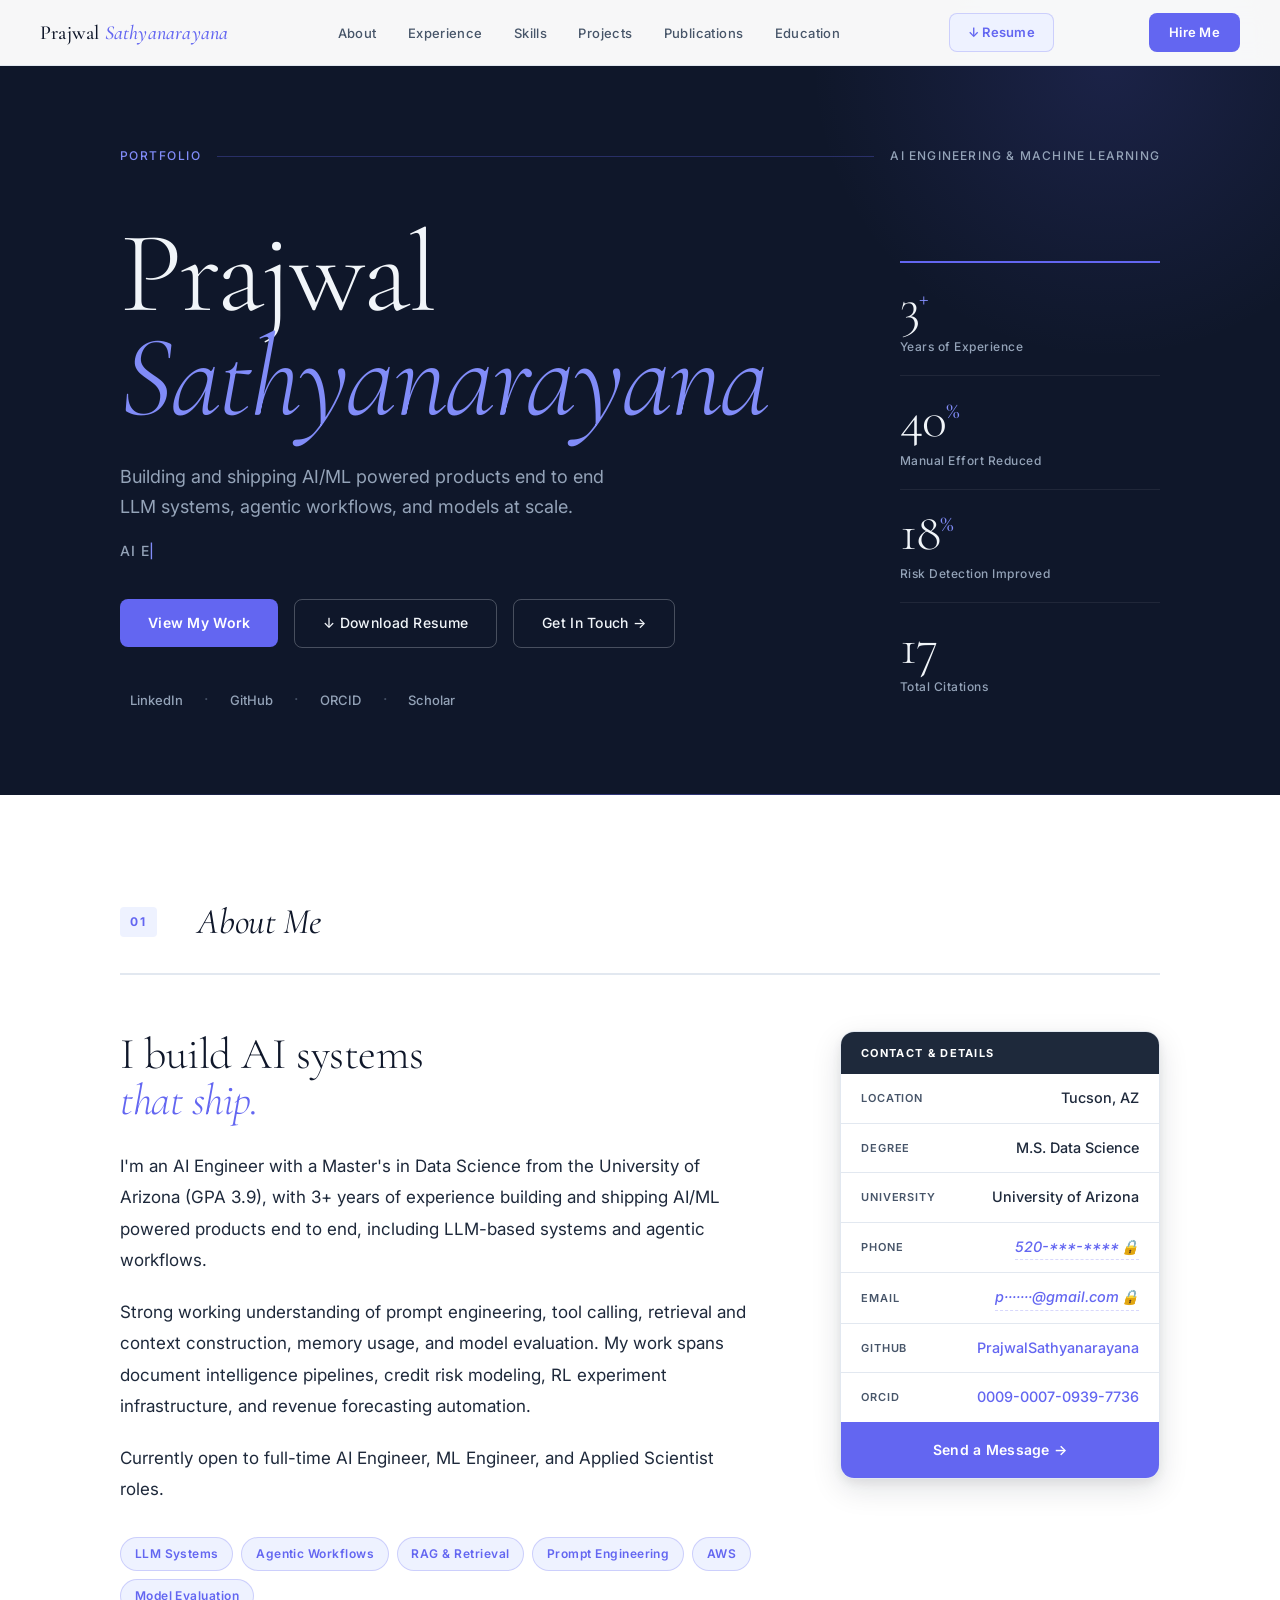
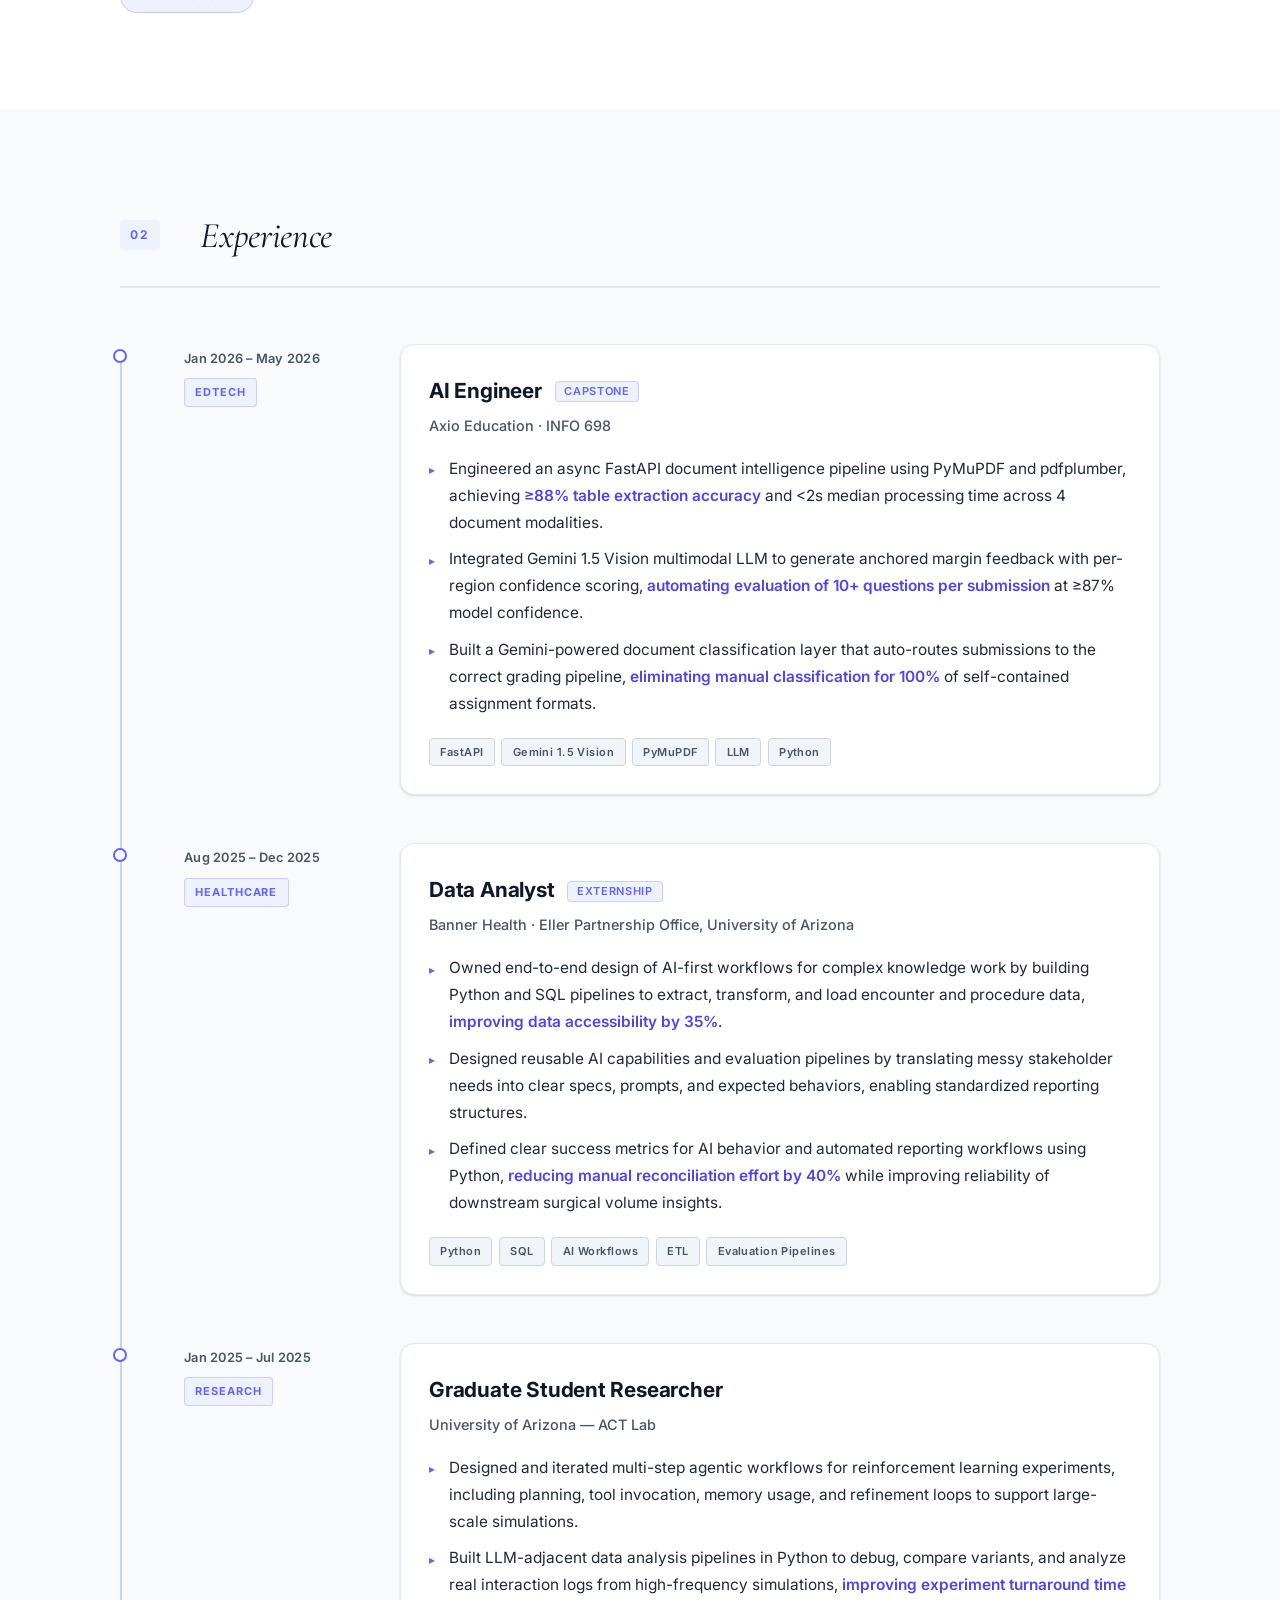
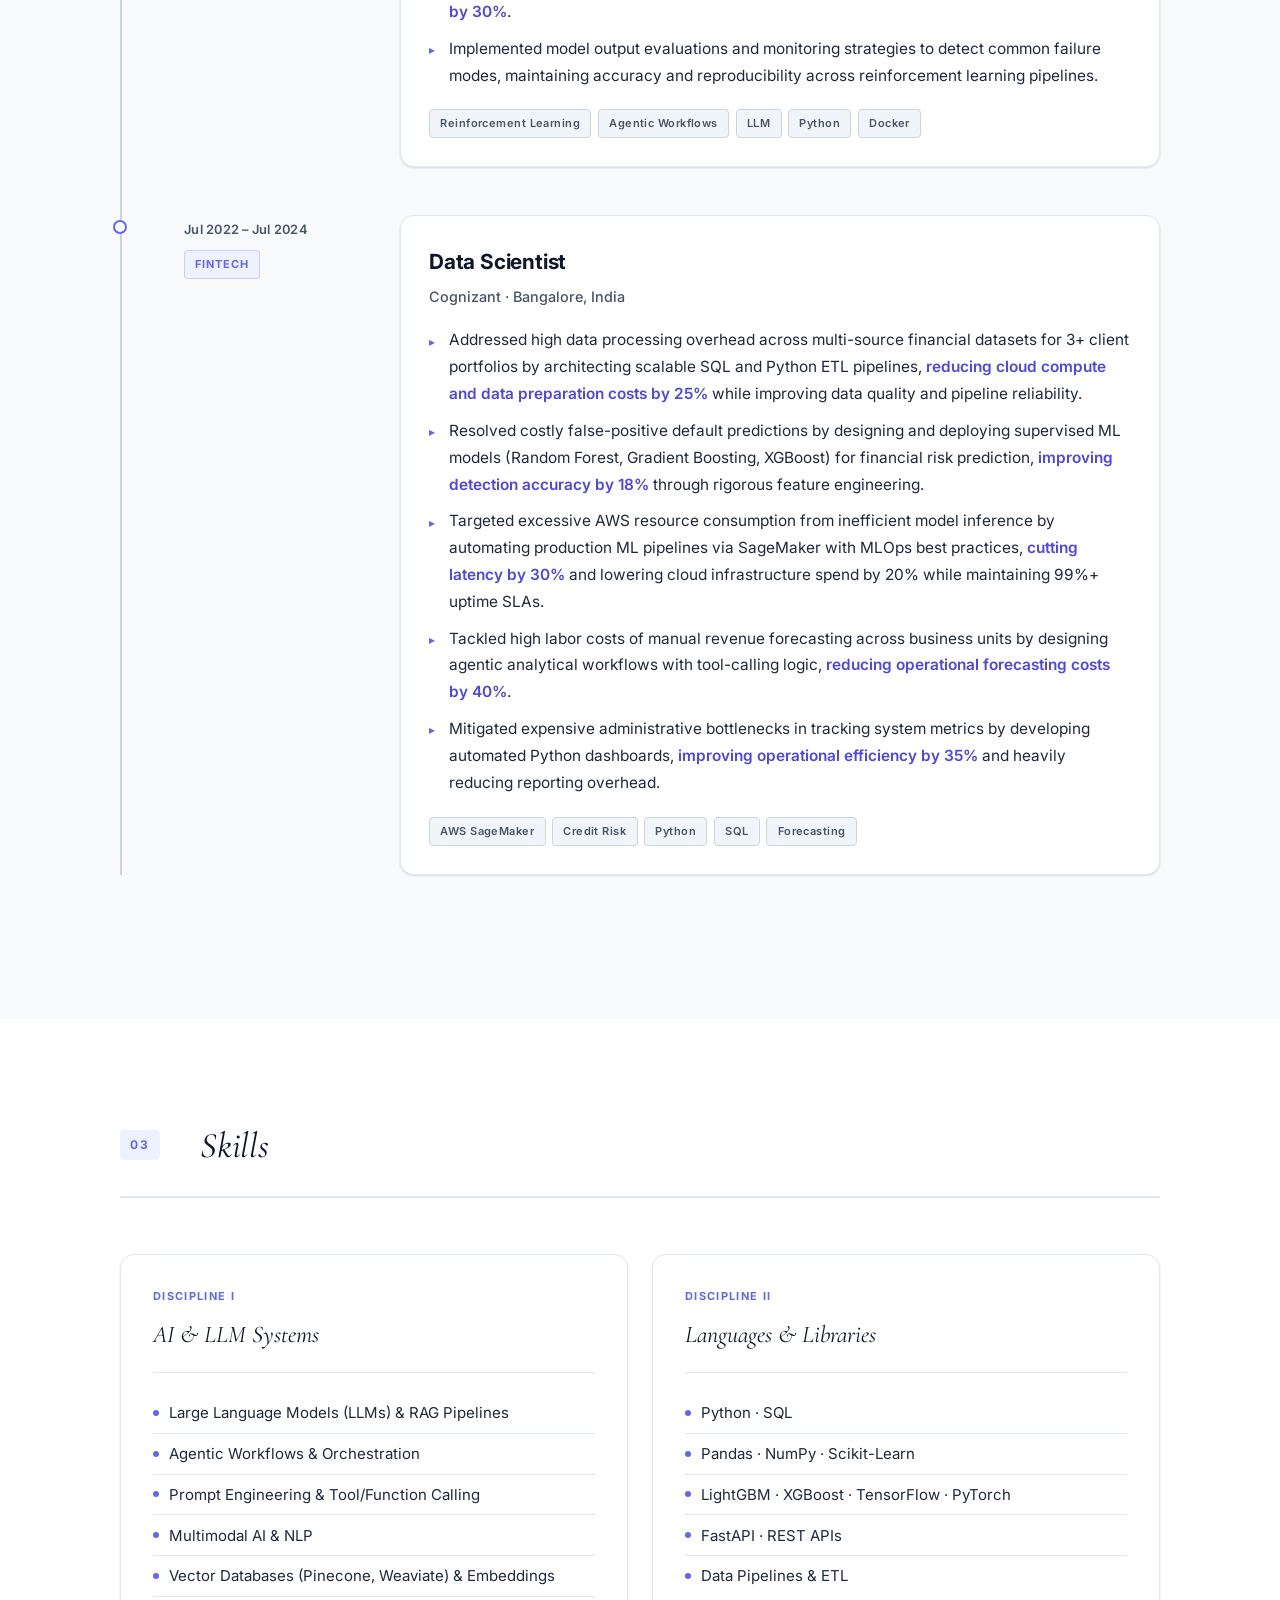
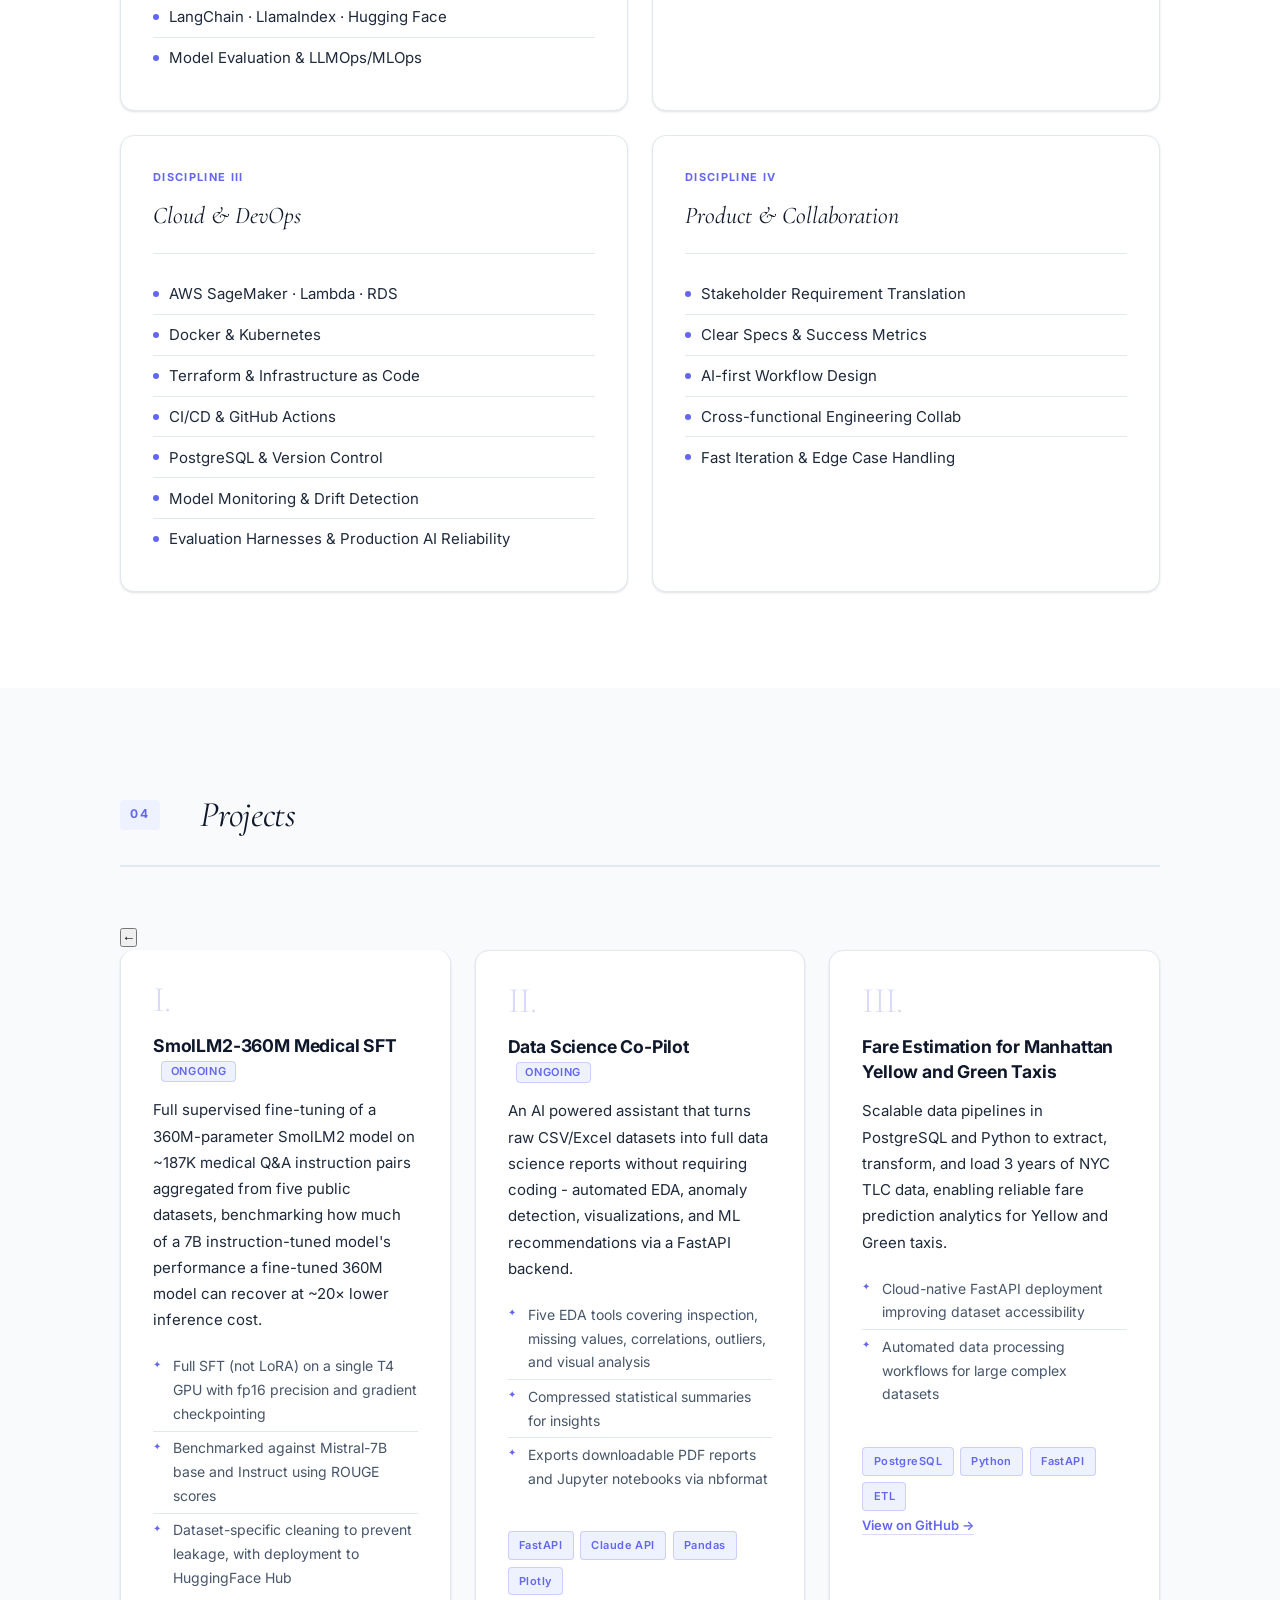
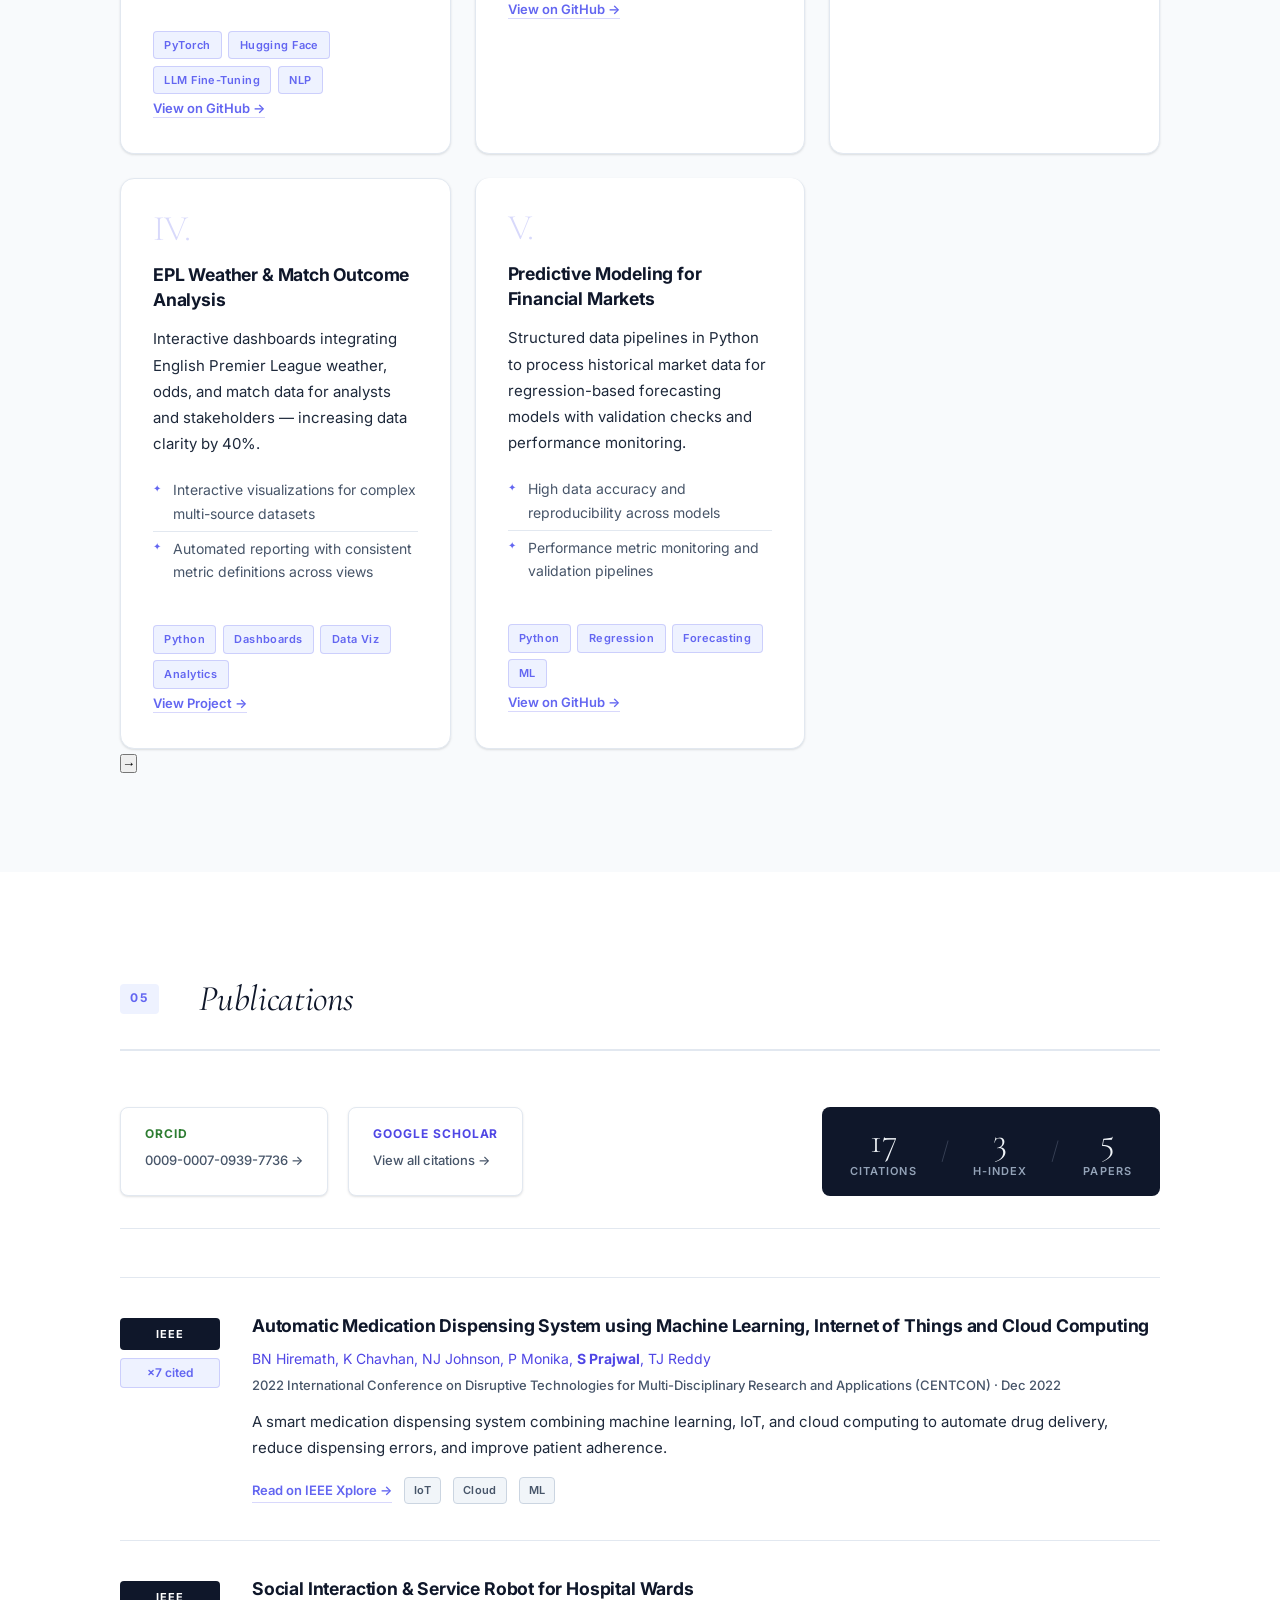
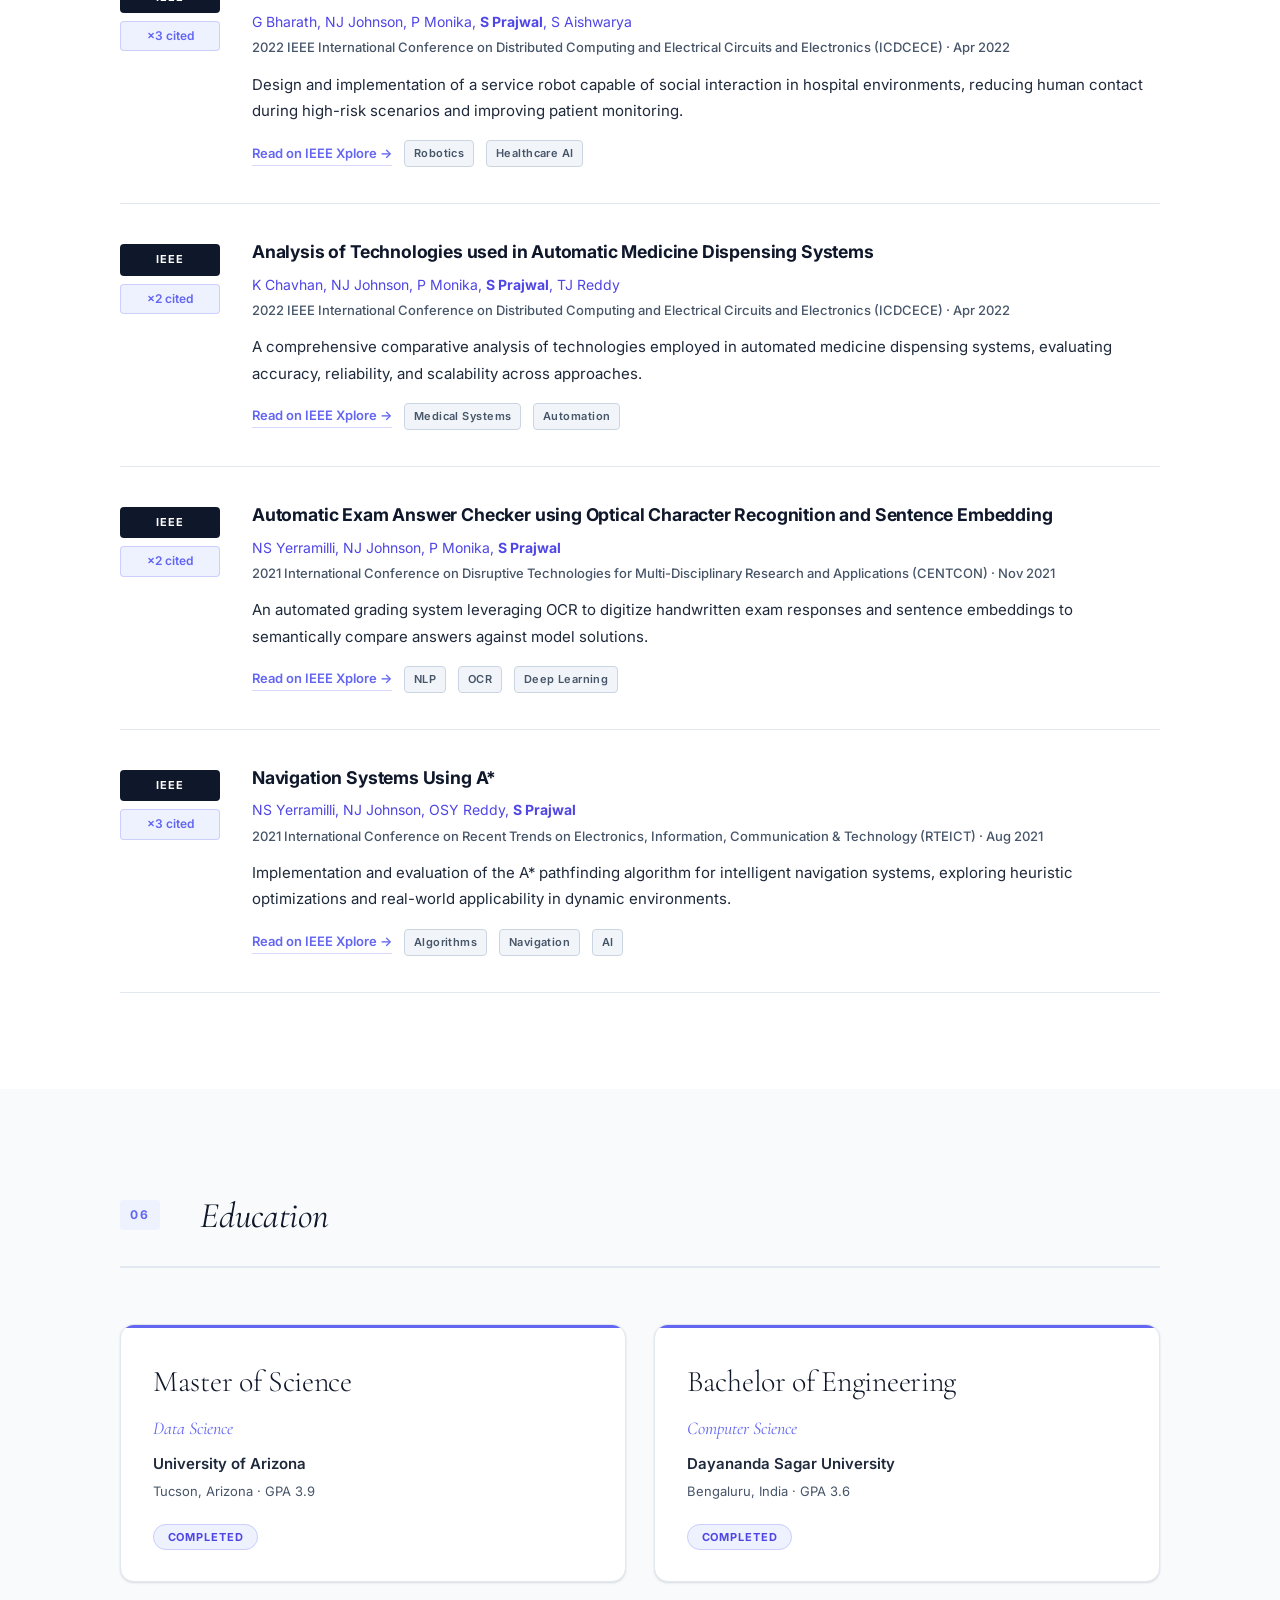
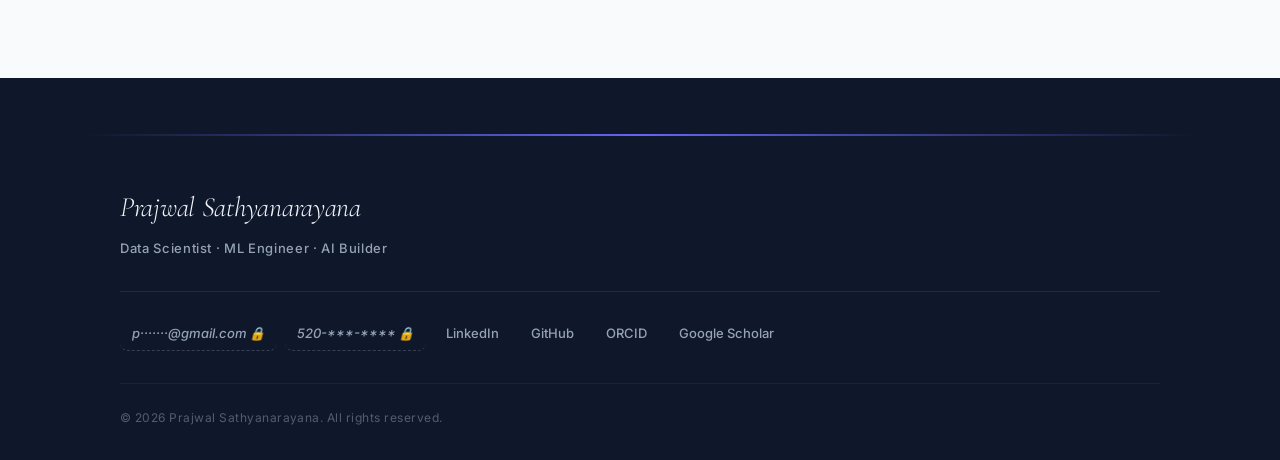
==== index.html @ 0179b4fe "Refactor portfolio details" ====
<!DOCTYPE html>
<html lang="en">
<head>
  <meta charset="UTF-8" />
  <meta name="viewport" content="width=device-width, initial-scale=1.0"/>
  <title>Prajwal Sathyanarayana — AI Engineer</title>
  <link rel="stylesheet" href="style.css" />
  <link href="https://fonts.googleapis.com/css2?family=Inter:wght@400;500;600;700&family=Cormorant+Garamond:ital,wght@0,300;0,400;0,500;0,600;1,300;1,400;1,500;1,600&display=swap" rel="stylesheet"/>
</head>
<body>

  <div class="paper-texture"></div>

  <!-- NAV -->
  <nav id="navbar">
    <div class="nav-logo" onclick="window.scrollTo({top:0,behavior:'smooth'})">
      <span class="nav-wordmark">Prajwal <em>Sathyanarayana</em></span>
    </div>
    <ul class="nav-links">
      <li><a href="#about"        class="nav-link">About</a></li>
      <li><a href="#experience"  class="nav-link">Experience</a></li>
      <li><a href="#skills"      class="nav-link">Skills</a></li>
      <li><a href="#projects"    class="nav-link">Projects</a></li>
      <li><a href="#publications" class="nav-link">Publications</a></li>
      <li><a href="#education"   class="nav-link">Education</a></li>
    </ul>
    <a href="Prajwal Sathyanarayana Resume.pdf" download class="nav-resume" id="navResume">&#8595; Resume</a>
    <a href="mailto:prajwalsathyanarayana21@gmail.com" class="nav-cta">Hire Me</a>
    <button class="hamburger" id="hamburger" aria-label="Toggle menu">
      <span></span><span></span><span></span>
    </button>
  </nav>

  <div class="mobile-menu" id="mobileMenu">
    <ul>
      <li><a href="#about"        class="mob-link">About</a></li>
      <li><a href="#experience"  class="mob-link">Experience</a></li>
      <li><a href="#skills"      class="mob-link">Skills</a></li>
      <li><a href="#projects"    class="mob-link">Projects</a></li>
      <li><a href="#publications" class="mob-link">Publications</a></li>
      <li><a href="#education"   class="mob-link">Education</a></li>
      <li><a href="Prajwal Sathyanarayana Resume.pdf" download class="mob-link mob-resume">&#8595; Download Resume</a></li>
    </ul>
  </div>

  <!-- HERO -->
  <section id="hero">
    <div class="hero-inner">
      <div class="hero-meta reveal">
        <span class="issue-label">Portfolio</span>
        <span class="issue-rule"></span>
        <span class="issue-tag">AI Engineering &amp; Machine Learning</span>
      </div>
      <div class="hero-grid">
        <div class="hero-main">
          <h1 class="hero-name reveal">
            <span class="name-first">Prajwal</span>
            <em class="name-last">Sathyanarayana</em>
          </h1>
          <p class="hero-deck reveal">
            Building and shipping AI/ML powered products end to end<br/>
            LLM systems, agentic workflows, and models at scale.
          </p>
          <div class="hero-byline reveal">
            <span class="typed-text"></span><span class="cursor">|</span>
          </div>
          <div class="hero-actions reveal">
            <a href="#experience" class="btn-primary">View My Work</a>
            <a href="Prajwal Sathyanarayana Resume.pdf" download class="btn-ghost">&#8595; Download Resume</a>
            <a href="mailto:prajwalsathyanarayana21@gmail.com" class="btn-ghost">Get In Touch &rarr;</a>
          </div>
          <div class="hero-socials reveal">
            <a href="https://linkedin.com/in/prajwalsathyanarayana" target="_blank" class="social-link">LinkedIn</a>
            <span class="social-sep">&middot;</span>
            <a href="https://github.com/PrajwalSathyanarayana" target="_blank" class="social-link">GitHub</a>
            <span class="social-sep">&middot;</span>
            <a href="https://orcid.org/0009-0007-0939-7736" target="_blank" class="social-link">ORCID</a>
            <span class="social-sep">&middot;</span>
            <a href="https://scholar.google.com/citations?user=8vROA_4AAAAJ&hl=en" target="_blank" class="social-link">Scholar</a>
          </div>
        </div>
        <aside class="hero-aside reveal">
          <div class="aside-stat">
            <span class="aside-num">3<sup>+</sup></span>
            <span class="aside-label">Years of Experience</span>
          </div>
          <div class="aside-rule"></div>
          <div class="aside-stat">
            <span class="aside-num">40<sup>%</sup></span>
            <span class="aside-label">Manual Effort Reduced</span>
          </div>
          <div class="aside-rule"></div>
          <div class="aside-stat">
            <span class="aside-num">18<sup>%</sup></span>
            <span class="aside-label">Risk Detection Improved</span>
          </div>
          <div class="aside-rule"></div>
          <div class="aside-stat">
            <span class="aside-num">17</span>
            <span class="aside-label">Total Citations</span>
          </div>
        </aside>
      </div>
    </div>
    <div class="hero-footer-rule"></div>
  </section>

  <!-- ABOUT -->
  <section id="about">
    <div class="container">
      <div class="section-header reveal">
        <span class="section-num">01</span>
        <span class="section-rule"></span>
        <h2 class="section-title">About Me</h2>
      </div>
      <div class="about-grid">
        <div class="about-text reveal">
          <h3 class="about-lede">I build AI systems<br/><em>that ship.</em></h3>
          <p>I'm an AI Engineer with a Master's in Data Science from the University of Arizona (GPA 3.9), with 3+ years of experience building and shipping AI/ML powered products end to end, including LLM-based systems and agentic workflows.</p>
          <p>Strong working understanding of prompt engineering, tool calling, retrieval and context construction, memory usage, and model evaluation. My work spans document intelligence pipelines, credit risk modeling, RL experiment infrastructure, and revenue forecasting automation.</p>
          <p>Currently open to full-time AI Engineer, ML Engineer, and Applied Scientist roles.</p>
          <div class="about-tags">
            <span class="tag-item">LLM Systems</span>
            <span class="tag-item">Agentic Workflows</span>
            <span class="tag-item">RAG &amp; Retrieval</span>
            <span class="tag-item">Prompt Engineering</span>
            <span class="tag-item">AWS</span>
            <span class="tag-item">Model Evaluation</span>
          </div>
        </div>
        <div class="about-card reveal">
          <div class="card-masthead">Contact &amp; Details</div>
          <div class="card-body">
            <div class="card-row"><span class="card-label">Location</span><span class="card-val">Tucson, AZ</span></div>
            <div class="card-row"><span class="card-label">Degree</span><span class="card-val">M.S. Data Science</span></div>
            <div class="card-row"><span class="card-label">University</span><span class="card-val">University of Arizona</span></div>
            <div class="card-row"><span class="card-label">Phone</span><span class="card-val masked-contact" data-value="520-609-6114" data-type="tel" title="Click to reveal">520-***-****&thinsp;&#128274;</span></div>
            <div class="card-row"><span class="card-label">Email</span><span class="card-val masked-contact" data-value="prajwalsathyanarayana21@gmail.com" data-type="email" title="Click to reveal">p·······@gmail.com&thinsp;&#128274;</span></div>
            <div class="card-row"><span class="card-label">GitHub</span><span class="card-val"><a href="https://github.com/PrajwalSathyanarayana" target="_blank">PrajwalSathyanarayana</a></span></div>
            <div class="card-row"><span class="card-label">ORCID</span><span class="card-val"><a href="https://orcid.org/0009-0007-0939-7736" target="_blank">0009-0007-0939-7736</a></span></div>
          </div>
          <a href="mailto:prajwalsathyanarayana21@gmail.com" class="card-cta">Send a Message &rarr;</a>
        </div>
      </div>
    </div>
  </section>

  <!-- EXPERIENCE -->
  <section id="experience" class="section-tinted">
    <div class="container">
      <div class="section-header reveal">
        <span class="section-num">02</span>
        <span class="section-rule"></span>
        <h2 class="section-title">Experience</h2>
      </div>
      <div class="timeline">

        <div class="tl-item reveal">
          <div class="tl-meta">
            <span class="tl-date">Jan 2026 &ndash; May 2026</span>
            <span class="tl-category">EdTech</span>
          </div>
          <div class="tl-card">
            <div class="tl-card-top">
              <div>
                <h3 class="tl-role">AI Engineer <span class="tl-badge">Capstone</span></h3>
                <p class="tl-org"><a href="https://axio.ai/" target="_blank">Axio Education</a> &middot; INFO 698</p>
              </div>
            </div>
            <ul class="tl-bullets">
              <li>Engineered an async FastAPI document intelligence pipeline using PyMuPDF and pdfplumber, achieving <strong>&ge;88% table extraction accuracy</strong> and &lt;2s median processing time across 4 document modalities.</li>
              <li>Integrated Gemini 1.5 Vision multimodal LLM to generate anchored margin feedback with per-region confidence scoring, <strong>automating evaluation of 10+ questions per submission</strong> at &ge;87% model confidence.</li>
              <li>Built a Gemini-powered document classification layer that auto-routes submissions to the correct grading pipeline, <strong>eliminating manual classification for 100%</strong> of self-contained assignment formats.</li>
            </ul>
            <div class="tl-tags"><span>FastAPI</span><span>Gemini 1.5 Vision</span><span>PyMuPDF</span><span>LLM</span><span>Python</span></div>
          </div>
        </div>

        <div class="tl-item reveal">
          <div class="tl-meta">
            <span class="tl-date">Aug 2025 &ndash; Dec 2025</span>
            <span class="tl-category">Healthcare</span>
          </div>
          <div class="tl-card">
            <div class="tl-card-top">
              <div>
                <h3 class="tl-role">Data Analyst <span class="tl-badge">Externship</span></h3>
                <p class="tl-org"><a href="https://www.bannerhealth.com/" target="_blank">Banner Health</a> &middot; Eller Partnership Office, University of Arizona</p>
              </div>
            </div>
            <ul class="tl-bullets">
              <li>Owned end-to-end design of AI-first workflows for complex knowledge work by building Python and SQL pipelines to extract, transform, and load encounter and procedure data, <strong>improving data accessibility by 35%</strong>.</li>
              <li>Designed reusable AI capabilities and evaluation pipelines by translating messy stakeholder needs into clear specs, prompts, and expected behaviors, enabling standardized reporting structures.</li>
              <li>Defined clear success metrics for AI behavior and automated reporting workflows using Python, <strong>reducing manual reconciliation effort by 40%</strong> while improving reliability of downstream surgical volume insights.</li>
            </ul>
            <div class="tl-tags"><span>Python</span><span>SQL</span><span>AI Workflows</span><span>ETL</span><span>Evaluation Pipelines</span></div>
          </div>
        </div>

        <div class="tl-item reveal">
          <div class="tl-meta">
            <span class="tl-date">Jan 2025 &ndash; Jul 2025</span>
            <span class="tl-category">Research</span>
          </div>
          <div class="tl-card">
            <div class="tl-card-top">
              <div>
                <h3 class="tl-role">Graduate Student Researcher</h3>
                <p class="tl-org">University of Arizona &mdash; ACT Lab</p>
              </div>
            </div>
            <ul class="tl-bullets">
              <li>Designed and iterated multi-step agentic workflows for reinforcement learning experiments, including planning, tool invocation, memory usage, and refinement loops to support large-scale simulations.</li>
              <li>Built LLM-adjacent data analysis pipelines in Python to debug, compare variants, and analyze real interaction logs from high-frequency simulations, <strong>improving experiment turnaround time by 30%</strong>.</li>
              <li>Implemented model output evaluations and monitoring strategies to detect common failure modes, maintaining accuracy and reproducibility across reinforcement learning pipelines.</li>
            </ul>
            <div class="tl-tags"><span>Reinforcement Learning</span><span>Agentic Workflows</span><span>LLM</span><span>Python</span><span>Docker</span></div>
          </div>
        </div>

        <div class="tl-item reveal">
          <div class="tl-meta">
            <span class="tl-date">Jul 2022 &ndash; Jul 2024</span>
            <span class="tl-category">FinTech</span>
          </div>
          <div class="tl-card">
            <div class="tl-card-top">
              <div>
                <h3 class="tl-role">Data Scientist</h3>
                <p class="tl-org"><a href="https://www.cognizant.com/us/en" target="_blank">Cognizant</a> &middot; Bangalore, India</p>
              </div>
            </div>
            <ul class="tl-bullets">
              <li>Addressed high data processing overhead across multi-source financial datasets for 3+ client portfolios by architecting scalable SQL and Python ETL pipelines, <strong>reducing cloud compute and data preparation costs by 25%</strong> while improving data quality and pipeline reliability.</li>
              <li>Resolved costly false-positive default predictions by designing and deploying supervised ML models (Random Forest, Gradient Boosting, XGBoost) for financial risk prediction, <strong>improving detection accuracy by 18%</strong> through rigorous feature engineering.</li>
              <li>Targeted excessive AWS resource consumption from inefficient model inference by automating production ML pipelines via SageMaker with MLOps best practices, <strong>cutting latency by 30%</strong> and lowering cloud infrastructure spend by 20% while maintaining 99%+ uptime SLAs.</li>
              <li>Tackled high labor costs of manual revenue forecasting across business units by designing agentic analytical workflows with tool-calling logic, <strong>reducing operational forecasting costs by 40%</strong>.</li>
              <li>Mitigated expensive administrative bottlenecks in tracking system metrics by developing automated Python dashboards, <strong>improving operational efficiency by 35%</strong> and heavily reducing reporting overhead.</li>
            </ul>
            <div class="tl-tags"><span>AWS SageMaker</span><span>Credit Risk</span><span>Python</span><span>SQL</span><span>Forecasting</span></div>
          </div>
        </div>

      </div>
    </div>
  </section>

  <!-- SKILLS -->
  <section id="skills">
    <div class="container">
      <div class="section-header reveal">
        <span class="section-num">03</span>
        <span class="section-rule"></span>
        <h2 class="section-title">Skills</h2>
      </div>
      <div class="skills-grid">

        <div class="skill-card reveal">
          <div class="skill-kicker">Discipline I</div>
          <h3>AI &amp; LLM Systems</h3>
          <ul>
            <li>Large Language Models (LLMs) &amp; RAG Pipelines</li>
            <li>Agentic Workflows &amp; Orchestration</li>
            <li>Prompt Engineering &amp; Tool/Function Calling</li>
            <li>Multimodal AI &amp; NLP</li>
            <li>Vector Databases (Pinecone, Weaviate) &amp; Embeddings</li>
            <li>LangChain &middot; LlamaIndex &middot; Hugging Face</li>
            <li>Model Evaluation &amp; LLMOps/MLOps</li>
          </ul>
        </div>

        <div class="skill-card reveal">
          <div class="skill-kicker">Discipline II</div>
          <h3>Languages &amp; Libraries</h3>
          <ul>
            <li>Python &middot; SQL</li>
            <li>Pandas &middot; NumPy &middot; Scikit-Learn</li>
            <li>LightGBM &middot; XGBoost &middot; TensorFlow &middot; PyTorch</li>
            <li>FastAPI &middot; REST APIs</li>
            <li>Data Pipelines &amp; ETL</li>
          </ul>
        </div>

        <div class="skill-card reveal">
          <div class="skill-kicker">Discipline III</div>
          <h3>Cloud &amp; DevOps</h3>
          <ul>
            <li>AWS SageMaker &middot; Lambda &middot; RDS</li>
            <li>Docker &amp; Kubernetes</li>
            <li>Terraform &amp; Infrastructure as Code</li>
            <li>CI/CD &amp; GitHub Actions</li>
            <li>PostgreSQL &amp; Version Control</li>
            <li>Model Monitoring &amp; Drift Detection</li>
            <li>Evaluation Harnesses &amp; Production AI Reliability</li>
          </ul>
        </div>

        <div class="skill-card reveal">
          <div class="skill-kicker">Discipline IV</div>
          <h3>Product &amp; Collaboration</h3>
          <ul>
            <li>Stakeholder Requirement Translation</li>
            <li>Clear Specs &amp; Success Metrics</li>
            <li>AI-first Workflow Design</li>
            <li>Cross-functional Engineering Collab</li>
            <li>Fast Iteration &amp; Edge Case Handling</li>
          </ul>
        </div>

      </div>
    </div>
  </section>

  <!-- PROJECTS -->
  <section id="projects" class="section-tinted">
    <div class="container">
      <div class="section-header reveal">
        <span class="section-num">04</span>
        <span class="section-rule"></span>
        <h2 class="section-title">Projects</h2>
      </div>
      <div class="projects-scroller">
        <button type="button" class="proj-arrow proj-arrow-left" aria-label="Scroll projects left">&larr;</button>
        <div class="projects-list">

        <div class="project-item reveal">
          <div class="project-num">I.</div>
          <div class="project-body">
            <h3>SmolLM2-360M Medical SFT <span class="tl-badge">Ongoing</span></h3>
            <p>Full supervised fine-tuning of a 360M-parameter SmolLM2 model on ~187K medical Q&amp;A instruction pairs aggregated from five public datasets, benchmarking how much of a 7B instruction-tuned model's performance a fine-tuned 360M model can recover at ~20&times; lower inference cost.</p>
            <ul class="project-points">
              <li>Full SFT (not LoRA) on a single T4 GPU with fp16 precision and gradient checkpointing</li>
              <li>Benchmarked against Mistral-7B base and Instruct using ROUGE scores</li>
              <li>Dataset-specific cleaning to prevent leakage, with deployment to HuggingFace Hub</li>
            </ul>
            <div class="project-tags"><span>PyTorch</span><span>Hugging Face</span><span>LLM Fine-Tuning</span><span>NLP</span></div>
            <a href="https://github.com/PrajwalSathyanarayana/smollm2-medical-sft" target="_blank" class="pub-link">View on GitHub &rarr;</a>
          </div>
        </div>

        <div class="project-item reveal">
          <div class="project-num">II.</div>
          <div class="project-body">
            <h3>Data Science Co-Pilot <span class="tl-badge">Ongoing</span></h3>
            <p>An AI powered assistant that turns raw CSV/Excel datasets into full data science reports without requiring coding - automated EDA, anomaly detection, visualizations, and ML recommendations via a FastAPI backend.</p>
            <ul class="project-points">
              <li>Five EDA tools covering inspection, missing values, correlations, outliers, and visual analysis</li>
              <li>Compressed statistical summaries for insights</li>
              <li>Exports downloadable PDF reports and Jupyter notebooks via nbformat</li>
            </ul>
            <div class="project-tags"><span>FastAPI</span><span>Claude API</span><span>Pandas</span><span>Plotly</span></div>
            <a href="https://github.com/PrajwalSathyanarayana/Data-Science-CoPilot" target="_blank" class="pub-link">View on GitHub &rarr;</a>
          </div>
        </div>

        <div class="project-item reveal">
          <div class="project-num">III.</div>
          <div class="project-body">
            <h3>Fare Estimation for Manhattan Yellow and Green Taxis</h3>
            <p>Scalable data pipelines in PostgreSQL and Python to extract, transform, and load 3 years of NYC TLC data, enabling reliable fare prediction analytics for Yellow and Green taxis.</p>
            <ul class="project-points">
              <li>Cloud-native FastAPI deployment improving dataset accessibility</li>
              <li>Automated data processing workflows for large complex datasets</li>
            </ul>
            <div class="project-tags"><span>PostgreSQL</span><span>Python</span><span>FastAPI</span><span>ETL</span></div>
            <a href="https://github.com/PrajwalSathyanarayana/Fare-Estimation-Pipeline-Manhattan-NYC-TLC-Data" target="_blank" class="pub-link">View on GitHub &rarr;</a>
          </div>
        </div>

        <div class="project-item reveal">
          <div class="project-num">IV.</div>
          <div class="project-body">
            <h3>EPL Weather &amp; Match Outcome Analysis</h3>
            <p>Interactive dashboards integrating English Premier League weather, odds, and match data for analysts and stakeholders &mdash; increasing data clarity by 40%.</p>
            <ul class="project-points">
              <li>Interactive visualizations for complex multi-source datasets</li>
              <li>Automated reporting with consistent metric definitions across views</li>
            </ul>
            <div class="project-tags"><span>Python</span><span>Dashboards</span><span>Data Viz</span><span>Analytics</span></div>
            <a href="https://info-526-f24.github.io/project-01-MildCats/" target="_blank" class="pub-link">View Project &rarr;</a>
          </div>
        </div>

        <div class="project-item reveal">
          <div class="project-num">V.</div>
          <div class="project-body">
            <h3>Predictive Modeling for Financial Markets</h3>
            <p>Structured data pipelines in Python to process historical market data for regression-based forecasting models with validation checks and performance monitoring.</p>
            <ul class="project-points">
              <li>High data accuracy and reproducibility across models</li>
              <li>Performance metric monitoring and validation pipelines</li>
            </ul>
            <div class="project-tags"><span>Python</span><span>Regression</span><span>Forecasting</span><span>ML</span></div>
            <a href="https://github.com/PrajwalSathyanarayana/Predictive-Modeling-for-Financial-Markets" target="_blank" class="pub-link">View on GitHub &rarr;</a>
          </div>
        </div>

        </div>
        <button type="button" class="proj-arrow proj-arrow-right" aria-label="Scroll projects right">&rarr;</button>
      </div>
    </div>
  </section>

  <!-- PUBLICATIONS -->
  <section id="publications">
    <div class="container">
      <div class="section-header reveal">
        <span class="section-num">05</span>
        <span class="section-rule"></span>
        <h2 class="section-title">Publications</h2>
      </div>

      <div class="pub-profiles reveal">
        <a href="https://orcid.org/0009-0007-0939-7736" target="_blank" class="pub-profile-link orcid">
          <span class="ppl-label">ORCID</span>
          <span class="ppl-id">0009-0007-0939-7736 &rarr;</span>
        </a>
        <a href="https://scholar.google.com/citations?user=8vROA_4AAAAJ&hl=en" target="_blank" class="pub-profile-link scholar">
          <span class="ppl-label">Google Scholar</span>
          <span class="ppl-id">View all citations &rarr;</span>
        </a>
        <div class="pub-metrics">
          <div class="pm-item"><span class="pm-val">17</span><span class="pm-label">Citations</span></div>
          <span class="pm-sep">/</span>
          <div class="pm-item"><span class="pm-val">3</span><span class="pm-label">h-index</span></div>
          <span class="pm-sep">/</span>
          <div class="pm-item"><span class="pm-val">5</span><span class="pm-label">Papers</span></div>
        </div>
      </div>

      <div class="pub-list">

        <div class="pub-entry reveal">
          <div class="pub-left">
            <div class="pub-badge">IEEE</div>
            <div class="pub-cited">&times;7 cited</div>
          </div>
          <div class="pub-right">
            <h3 class="pub-title">Automatic Medication Dispensing System using Machine Learning, Internet of Things and Cloud Computing</h3>
            <p class="pub-authors">BN Hiremath, K Chavhan, NJ Johnson, P Monika, <em>S Prajwal</em>, TJ Reddy</p>
            <p class="pub-venue">2022 International Conference on Disruptive Technologies for Multi-Disciplinary Research and Applications (CENTCON) &middot; Dec 2022</p>
            <p class="pub-abstract">A smart medication dispensing system combining machine learning, IoT, and cloud computing to automate drug delivery, reduce dispensing errors, and improve patient adherence.</p>
            <div class="pub-footer">
              <a href="https://doi.org/10.1109/CENTCON56610.2022.10051452" target="_blank" class="pub-link">Read on IEEE Xplore &rarr;</a>
              <span class="pub-kw">IoT</span><span class="pub-kw">Cloud</span><span class="pub-kw">ML</span>
            </div>
          </div>
        </div>

        <div class="pub-entry reveal">
          <div class="pub-left">
            <div class="pub-badge">IEEE</div>
            <div class="pub-cited">&times;3 cited</div>
          </div>
          <div class="pub-right">
            <h3 class="pub-title">Social Interaction &amp; Service Robot for Hospital Wards</h3>
            <p class="pub-authors">G Bharath, NJ Johnson, P Monika, <em>S Prajwal</em>, S Aishwarya</p>
            <p class="pub-venue">2022 IEEE International Conference on Distributed Computing and Electrical Circuits and Electronics (ICDCECE) &middot; Apr 2022</p>
            <p class="pub-abstract">Design and implementation of a service robot capable of social interaction in hospital environments, reducing human contact during high-risk scenarios and improving patient monitoring.</p>
            <div class="pub-footer">
              <a href="https://doi.org/10.1109/ICDCECE53908.2022.9792798" target="_blank" class="pub-link">Read on IEEE Xplore &rarr;</a>
              <span class="pub-kw">Robotics</span><span class="pub-kw">Healthcare AI</span>
            </div>
          </div>
        </div>

        <div class="pub-entry reveal">
          <div class="pub-left">
            <div class="pub-badge">IEEE</div>
            <div class="pub-cited">&times;2 cited</div>
          </div>
          <div class="pub-right">
            <h3 class="pub-title">Analysis of Technologies used in Automatic Medicine Dispensing Systems</h3>
            <p class="pub-authors">K Chavhan, NJ Johnson, P Monika, <em>S Prajwal</em>, TJ Reddy</p>
            <p class="pub-venue">2022 IEEE International Conference on Distributed Computing and Electrical Circuits and Electronics (ICDCECE) &middot; Apr 2022</p>
            <p class="pub-abstract">A comprehensive comparative analysis of technologies employed in automated medicine dispensing systems, evaluating accuracy, reliability, and scalability across approaches.</p>
            <div class="pub-footer">
              <a href="https://doi.org/10.1109/ICDCECE53908.2022.9792921" target="_blank" class="pub-link">Read on IEEE Xplore &rarr;</a>
              <span class="pub-kw">Medical Systems</span><span class="pub-kw">Automation</span>
            </div>
          </div>
        </div>

        <div class="pub-entry reveal">
          <div class="pub-left">
            <div class="pub-badge">IEEE</div>
            <div class="pub-cited">&times;2 cited</div>
          </div>
          <div class="pub-right">
            <h3 class="pub-title">Automatic Exam Answer Checker using Optical Character Recognition and Sentence Embedding</h3>
            <p class="pub-authors">NS Yerramilli, NJ Johnson, P Monika, <em>S Prajwal</em></p>
            <p class="pub-venue">2021 International Conference on Disruptive Technologies for Multi-Disciplinary Research and Applications (CENTCON) &middot; Nov 2021</p>
            <p class="pub-abstract">An automated grading system leveraging OCR to digitize handwritten exam responses and sentence embeddings to semantically compare answers against model solutions.</p>
            <div class="pub-footer">
              <a href="https://doi.org/10.1109/CENTCON52345.2021.9688008" target="_blank" class="pub-link">Read on IEEE Xplore &rarr;</a>
              <span class="pub-kw">NLP</span><span class="pub-kw">OCR</span><span class="pub-kw">Deep Learning</span>
            </div>
          </div>
        </div>

        <div class="pub-entry reveal">
          <div class="pub-left">
            <div class="pub-badge">IEEE</div>
            <div class="pub-cited">&times;3 cited</div>
          </div>
          <div class="pub-right">
            <h3 class="pub-title">Navigation Systems Using A*</h3>
            <p class="pub-authors">NS Yerramilli, NJ Johnson, OSY Reddy, <em>S Prajwal</em></p>
            <p class="pub-venue">2021 International Conference on Recent Trends on Electronics, Information, Communication &amp; Technology (RTEICT) &middot; Aug 2021</p>
            <p class="pub-abstract">Implementation and evaluation of the A* pathfinding algorithm for intelligent navigation systems, exploring heuristic optimizations and real-world applicability in dynamic environments.</p>
            <div class="pub-footer">
              <a href="https://doi.org/10.1109/RTEICT52294.2021.9573801" target="_blank" class="pub-link">Read on IEEE Xplore &rarr;</a>
              <span class="pub-kw">Algorithms</span><span class="pub-kw">Navigation</span><span class="pub-kw">AI</span>
            </div>
          </div>
        </div>

      </div>
    </div>
  </section>

  <!-- EDUCATION -->
  <section id="education" class="section-tinted">
    <div class="container">
      <div class="section-header reveal">
        <span class="section-num">06</span>
        <span class="section-rule"></span>
        <h2 class="section-title">Education</h2>
      </div>
      <div class="edu-grid">

        <div class="edu-card reveal">
          <div class="edu-top-rule"></div>
          <h3>Master of Science</h3>
          <p class="edu-major">Data Science</p>
          <p class="edu-school">University of Arizona</p>
          <p class="edu-location">Tucson, Arizona &middot; GPA 3.9</p>
          <span class="edu-status done">Completed</span>
        </div>

        <div class="edu-card reveal">
          <div class="edu-top-rule"></div>
          <h3>Bachelor of Engineering</h3>
          <p class="edu-major">Computer Science</p>
          <p class="edu-school">Dayananda Sagar University</p>
          <p class="edu-location">Bengaluru, India &middot; GPA 3.6</p>
          <span class="edu-status done">Completed</span>
        </div>

      </div>
    </div>
  </section>

  <!-- FOOTER -->
  <footer id="footer">
    <div class="footer-rule"></div>
    <div class="footer-inner">
      <div class="footer-brand">
        <p class="footer-name">Prajwal Sathyanarayana</p>
        <p class="footer-tagline">Data Scientist &middot; ML Engineer &middot; AI Builder</p>
      </div>
      <div class="footer-links">
        <a href="#" class="masked-contact" data-value="prajwalsathyanarayana21@gmail.com" data-href="mailto:prajwalsathyanarayana21@gmail.com" data-type="email" title="Click to reveal">p·······@gmail.com&thinsp;&#128274;</a>
        <a href="#" class="masked-contact" data-value="520-609-6114" data-href="tel:5206096114" data-type="tel" title="Click to reveal">520-***-****&thinsp;&#128274;</a>
        <a href="https://linkedin.com/in/prajwalsathyanarayana" target="_blank">LinkedIn</a>
        <a href="https://github.com/PrajwalSathyanarayana" target="_blank">GitHub</a>
        <a href="https://orcid.org/0009-0007-0939-7736" target="_blank">ORCID</a>
        <a href="https://scholar.google.com/citations?user=8vROA_4AAAAJ&hl=en" target="_blank">Google Scholar</a>
      </div>
      <p class="footer-copy">&copy; 2026 Prajwal Sathyanarayana. All rights reserved.</p>
    </div>
  </footer>

  <script src="script.js"></script>
</body>
</html>
---- style.css ----
/* ═══════════════════════════════════════════════════
   PRAJWAL SATHYANARAYANA — Modern Portfolio
   Fonts:   Inter · Cormorant Garamond
   Palette: Navy · Indigo accent · Clean white/slate
════════════════════════════════════════════════════ */

:root {
  /* Backgrounds */
  --white:       #ffffff;
  --bg:          #f8fafc;
  --bg-alt:      #f1f5f9;

  /* Dark surfaces */
  --dark:        #0f172a;
  --dark-2:      #1e293b;
  --dark-3:      #334155;

  /* Text — all WCAG AA+ on their respective backgrounds */
  --text:        #0f172a;   /* 19.6:1 on white */
  --text-2:      #1e293b;   /* 15.9:1 on white */
  --text-3:      #475569;   /*  5.9:1 on white ✓ */
  --text-inv:    #f1f5f9;   /* on dark bg */
  --text-inv-2:  #94a3b8;   /*  4.7:1 on dark ✓ */

  /* Accent — indigo */
  --accent:      #6366f1;
  --accent-dark: #4f46e5;
  --accent-dim:  #818cf8;
  --accent-bg:   #eef2ff;
  --accent-border: rgba(99,102,241,0.25);

  /* UI */
  --border:      #e2e8f0;
  --border-2:    #cbd5e1;
  --success:     #059669;
  --success-bg:  #ecfdf5;
  --shadow-sm:   0 1px 3px rgba(15,23,42,0.08), 0 1px 2px rgba(15,23,42,0.06);
  --shadow:      0 4px 12px rgba(15,23,42,0.08), 0 2px 6px rgba(15,23,42,0.05);
  --shadow-lg:   0 10px 30px rgba(15,23,42,0.12), 0 4px 12px rgba(15,23,42,0.07);

  --font-display: 'Cormorant Garamond', Georgia, serif;
  --font-body:    'Inter', -apple-system, BlinkMacSystemFont, 'Segoe UI', sans-serif;

  --radius:     8px;
  --radius-lg:  14px;
  --nav-h:      66px;
  --transition: 0.22s ease;
}

/* ── Reset ── */
*, *::before, *::after { box-sizing: border-box; margin: 0; padding: 0; }
html { scroll-behavior: smooth; font-size: 16px; }
body {
  background: var(--white);
  color: var(--text);
  font-family: var(--font-body);
  font-weight: 400;
  line-height: 1.7;
  overflow-x: hidden;
}
a { text-decoration: none; color: inherit; }
ul { list-style: none; }

.paper-texture { display: none; }

.container {
  max-width: 1120px;
  margin: 0 auto;
  padding: 0 2.5rem;
  position: relative;
  z-index: 1;
}

/* ══════════════ NAVIGATION ══════════════ */
#navbar {
  position: fixed; top: 0; left: 0; right: 0; z-index: 100;
  height: var(--nav-h);
  display: flex; align-items: center; justify-content: space-between;
  padding: 0 2.5rem;
  background: rgba(255,255,255,0.97);
  backdrop-filter: blur(12px);
  border-bottom: 1px solid var(--border);
  transition: box-shadow var(--transition);
}
#navbar.scrolled {
  box-shadow: var(--shadow);
}
.nav-logo { cursor: pointer; }
.nav-wordmark {
  font-family: var(--font-display);
  font-size: 1.25rem;
  font-weight: 500;
  color: var(--text);
  letter-spacing: 0.01em;
}
.nav-wordmark em {
  font-style: italic;
  color: var(--accent);
}
.nav-links {
  display: flex;
  align-items: center;
  gap: 0.25rem;
}
.nav-link {
  font-size: 0.8125rem;
  font-weight: 500;
  letter-spacing: 0.03em;
  color: var(--text-3);
  padding: 0.4rem 0.85rem;
  border-radius: var(--radius);
  transition: color var(--transition), background var(--transition);
}
.nav-link:hover {
  color: var(--accent);
  background: var(--accent-bg);
}
.nav-link.active {
  color: var(--accent);
  background: var(--accent-bg);
}
.nav-resume {
  font-size: 0.8125rem;
  font-weight: 600;
  letter-spacing: 0.02em;
  color: var(--accent);
  background: var(--accent-bg);
  border: 1.5px solid var(--accent-border);
  padding: 0.45rem 1.1rem;
  border-radius: var(--radius);
  transition: background var(--transition), border-color var(--transition), color var(--transition);
}
.nav-resume:hover {
  background: var(--accent);
  border-color: var(--accent);
  color: var(--white);
}
.nav-cta {
  font-size: 0.8125rem;
  font-weight: 600;
  letter-spacing: 0.02em;
  color: var(--white);
  background: var(--accent);
  padding: 0.5rem 1.25rem;
  border-radius: var(--radius);
  transition: background var(--transition), box-shadow var(--transition);
}
.nav-cta:hover {
  background: var(--accent-dark);
  box-shadow: 0 4px 12px rgba(99,102,241,0.35);
}
.mob-resume {
  color: var(--accent) !important;
  font-weight: 600;
}
.hamburger {
  display: none;
  flex-direction: column;
  gap: 5px;
  background: none;
  border: none;
  cursor: pointer;
  padding: 6px;
  border-radius: var(--radius);
}
.hamburger span {
  display: block;
  width: 22px;
  height: 2px;
  background: var(--text);
  border-radius: 2px;
  transition: all var(--transition);
}
.hamburger.open span:nth-child(1) { transform: translateY(7px) rotate(45deg); }
.hamburger.open span:nth-child(2) { opacity: 0; }
.hamburger.open span:nth-child(3) { transform: translateY(-7px) rotate(-45deg); }

.mobile-menu {
  display: none;
  position: fixed;
  top: var(--nav-h);
  left: 0; right: 0;
  background: var(--white);
  border-bottom: 1px solid var(--border);
  z-index: 99;
  padding: 1.25rem 1.5rem;
  opacity: 0;
  transform: translateY(-8px);
  pointer-events: none;
  transition: all var(--transition);
  box-shadow: var(--shadow);
}
.mobile-menu.open {
  opacity: 1;
  transform: translateY(0);
  pointer-events: all;
}
.mob-link {
  display: block;
  font-size: 0.9375rem;
  font-weight: 500;
  color: var(--text-2);
  padding: 0.75rem 0;
  border-bottom: 1px solid var(--border);
  transition: color var(--transition);
}
.mob-link:hover { color: var(--accent); }

/* ══════════════ HERO ══════════════ */
#hero {
  background: var(--dark);
  padding-top: calc(var(--nav-h) + 5rem);
  padding-bottom: 5rem;
  position: relative;
  overflow: hidden;
}
#hero::before {
  content: '';
  position: absolute;
  top: -30%;
  right: -10%;
  width: 600px;
  height: 600px;
  background: radial-gradient(circle, rgba(99,102,241,0.15) 0%, transparent 70%);
  pointer-events: none;
}
#hero::after {
  content: '';
  position: absolute;
  bottom: 0;
  left: 0;
  right: 0;
  height: 1px;
  background: linear-gradient(90deg, transparent, rgba(99,102,241,0.4), transparent);
}
.hero-inner {
  max-width: 1120px;
  margin: 0 auto;
  padding: 0 2.5rem;
  position: relative;
  z-index: 1;
}
.hero-meta {
  display: flex;
  align-items: center;
  gap: 1rem;
  margin-bottom: 3.5rem;
}
.issue-label {
  font-size: 0.75rem;
  font-weight: 500;
  letter-spacing: 0.12em;
  text-transform: uppercase;
  color: var(--accent-dim);
}
.issue-rule {
  flex: 1;
  height: 1px;
  background: rgba(99,102,241,0.3);
}
.issue-tag {
  font-size: 0.75rem;
  font-weight: 500;
  letter-spacing: 0.1em;
  text-transform: uppercase;
  color: var(--text-inv-2);
}
.hero-grid {
  display: grid;
  grid-template-columns: 1fr 260px;
  gap: 5rem;
  align-items: end;
}
.hero-name {
  font-family: var(--font-display);
  font-size: clamp(3.75rem, 9vw, 7.5rem);
  font-weight: 300;
  line-height: 0.9;
  letter-spacing: -0.02em;
  color: var(--text-inv);
  margin-bottom: 2rem;
}
.name-first { display: block; }
.name-last {
  display: block;
  font-style: italic;
  color: var(--accent-dim);
}
.hero-deck {
  font-size: 1.125rem;
  font-weight: 400;
  color: var(--text-inv-2);
  line-height: 1.7;
  margin-bottom: 1rem;
  max-width: 540px;
}
.hero-byline {
  font-size: 0.875rem;
  font-weight: 500;
  letter-spacing: 0.06em;
  text-transform: uppercase;
  color: var(--text-inv-2);
  margin-bottom: 2.25rem;
  min-height: 1.5rem;
}
.cursor {
  color: var(--accent-dim);
  animation: blink 1s infinite;
}
@keyframes blink {
  0%,50%  { opacity: 1; }
  51%,100%{ opacity: 0; }
}
.hero-actions {
  display: flex;
  gap: 1rem;
  flex-wrap: wrap;
  margin-bottom: 2.25rem;
  align-items: center;
}
.btn-primary {
  font-size: 0.875rem;
  font-weight: 600;
  letter-spacing: 0.02em;
  background: var(--accent);
  color: var(--white);
  padding: 0.75rem 1.75rem;
  border-radius: var(--radius);
  transition: background var(--transition), box-shadow var(--transition), transform var(--transition);
}
.btn-primary:hover {
  background: var(--accent-dark);
  box-shadow: 0 6px 20px rgba(99,102,241,0.4);
  transform: translateY(-1px);
}
.btn-ghost {
  font-size: 0.875rem;
  font-weight: 500;
  letter-spacing: 0.02em;
  color: var(--text-inv);
  border: 1.5px solid rgba(241,245,249,0.25);
  padding: 0.72rem 1.75rem;
  border-radius: var(--radius);
  transition: border-color var(--transition), color var(--transition), background var(--transition);
}
.btn-ghost:hover {
  border-color: var(--accent-dim);
  color: var(--accent-dim);
  background: rgba(99,102,241,0.08);
}
.hero-socials {
  display: flex;
  align-items: center;
  gap: 0.75rem;
  flex-wrap: wrap;
}
.social-link {
  font-size: 0.8125rem;
  font-weight: 500;
  color: var(--text-inv-2);
  padding: 0.3rem 0.6rem;
  border-radius: var(--radius);
  transition: color var(--transition), background var(--transition);
}
.social-link:hover {
  color: var(--accent-dim);
  background: rgba(99,102,241,0.1);
}
.social-sep { color: rgba(148,163,184,0.4); }

/* Hero aside stats */
.hero-aside {
  border-top: 2px solid var(--accent);
}
.aside-stat {
  padding: 1.1rem 0;
  border-bottom: 1px solid rgba(255,255,255,0.07);
}
.aside-stat:last-child { border-bottom: none; }
.aside-num {
  display: block;
  font-family: var(--font-display);
  font-size: 3.25rem;
  font-weight: 300;
  color: var(--text-inv);
  line-height: 1;
  letter-spacing: -0.02em;
}
.aside-num sup {
  font-size: 1.5rem;
  font-weight: 400;
  vertical-align: super;
  color: var(--accent-dim);
}
.aside-label {
  display: block;
  font-size: 0.75rem;
  font-weight: 500;
  letter-spacing: 0.04em;
  color: var(--text-inv-2);
  margin-top: 0.3rem;
}
.aside-rule {}

.hero-footer-rule {
  max-width: 1120px;
  margin: 0 auto;
  height: 0;
}

/* ══════════════ SECTIONS ══════════════ */
section { padding: 6rem 0; position: relative; z-index: 1; }
.section-tinted { background: var(--bg); }

.section-header {
  display: flex;
  align-items: center;
  gap: 1.25rem;
  margin-bottom: 3.5rem;
  padding-bottom: 1.25rem;
  border-bottom: 2px solid var(--border);
}
.section-num {
  font-size: 0.75rem;
  font-weight: 700;
  letter-spacing: 0.15em;
  text-transform: uppercase;
  color: var(--accent);
  background: var(--accent-bg);
  padding: 0.3rem 0.65rem;
  border-radius: 4px;
}
.section-rule { flex: 0; width: 0; }
.section-title {
  font-family: var(--font-display);
  font-size: 2.25rem;
  font-weight: 400;
  font-style: italic;
  letter-spacing: -0.01em;
  color: var(--text);
}

/* ══════════════ ABOUT ══════════════ */
.about-grid {
  display: grid;
  grid-template-columns: 1fr 320px;
  gap: 5rem;
  align-items: start;
}
.about-lede {
  font-family: var(--font-display);
  font-size: 2.75rem;
  font-weight: 300;
  line-height: 1.05;
  letter-spacing: -0.01em;
  color: var(--text);
  margin-bottom: 1.75rem;
}
.about-lede em { font-style: italic; color: var(--accent); }
.about-text p {
  font-size: 1.0625rem;
  color: var(--text-2);
  line-height: 1.85;
  margin-bottom: 1.25rem;
}
.about-tags {
  display: flex;
  flex-wrap: wrap;
  gap: 0.5rem;
  margin-top: 2rem;
}
.tag-item {
  font-size: 0.75rem;
  font-weight: 600;
  letter-spacing: 0.04em;
  color: var(--accent);
  background: var(--accent-bg);
  border: 1px solid var(--accent-border);
  padding: 0.35rem 0.85rem;
  border-radius: 20px;
}

/* About card */
.about-card {
  position: sticky;
  top: calc(var(--nav-h) + 2rem);
  background: var(--white);
  border-radius: var(--radius-lg);
  box-shadow: var(--shadow-lg);
  overflow: hidden;
  border: 1px solid var(--border);
}
.card-masthead {
  font-size: 0.6875rem;
  font-weight: 700;
  letter-spacing: 0.12em;
  text-transform: uppercase;
  color: var(--white);
  background: var(--dark-2);
  padding: 0.75rem 1.25rem;
}
.card-body {}
.card-row {
  display: flex;
  justify-content: space-between;
  align-items: center;
  padding: 0.75rem 1.25rem;
  border-bottom: 1px solid var(--border);
  gap: 1rem;
}
.card-row:last-child { border-bottom: none; }
.card-label {
  font-size: 0.6875rem;
  font-weight: 600;
  letter-spacing: 0.08em;
  text-transform: uppercase;
  color: var(--text-3);
  flex-shrink: 0;
}
.card-val {
  font-size: 0.9rem;
  color: var(--text-2);
  font-weight: 500;
  text-align: right;
}
.card-val a { color: var(--accent); }
.card-val a:hover { text-decoration: underline; }
.card-val.available {
  color: var(--success);
  font-weight: 600;
  background: var(--success-bg);
  padding: 0.2rem 0.65rem;
  border-radius: 20px;
  font-size: 0.75rem;
  letter-spacing: 0.04em;
}
.card-cta {
  display: block;
  text-align: center;
  font-size: 0.875rem;
  font-weight: 600;
  letter-spacing: 0.02em;
  background: var(--accent);
  color: var(--white);
  padding: 1rem;
  transition: background var(--transition);
}
.card-cta:hover { background: var(--accent-dark); }

/* ══════════════ EXPERIENCE ══════════════ */
.timeline {
  display: flex;
  flex-direction: column;
  gap: 0;
  padding-left: 2.5rem;
  position: relative;
}
.timeline::before {
  content: '';
  position: absolute;
  left: 0;
  top: 8px;
  bottom: 3rem;
  width: 2px;
  background: var(--border-2);
}
.tl-item {
  display: grid;
  grid-template-columns: 200px 1fr;
  gap: 2.5rem;
  padding: 0 0 3rem 0;
  position: relative;
}
.tl-item::before {
  content: '';
  position: absolute;
  left: -2.5rem;
  top: 5px;
  width: 14px;
  height: 14px;
  border-radius: 50%;
  background: var(--white);
  border: 2.5px solid var(--accent);
  transform: translateX(-50%);
  z-index: 1;
}
.tl-meta {
  padding-top: 0.25rem;
  padding-left: 1.5rem;
}
.tl-date {
  display: block;
  font-size: 0.8rem;
  font-weight: 600;
  color: var(--text-3);
  margin-bottom: 0.5rem;
  letter-spacing: 0.02em;
}
.tl-category {
  display: inline-block;
  font-size: 0.6875rem;
  font-weight: 700;
  letter-spacing: 0.08em;
  text-transform: uppercase;
  color: var(--accent);
  background: var(--accent-bg);
  border: 1px solid var(--accent-border);
  padding: 0.25rem 0.65rem;
  border-radius: 4px;
}
.tl-card {
  background: var(--white);
  border: 1px solid var(--border);
  border-radius: var(--radius-lg);
  padding: 1.75rem;
  box-shadow: var(--shadow-sm);
  transition: box-shadow var(--transition), transform var(--transition);
}
.tl-card:hover {
  box-shadow: var(--shadow-lg);
  transform: translateY(-2px);
}
.tl-card-top { margin-bottom: 1.1rem; }
.tl-role {
  font-size: 1.3rem;
  font-weight: 700;
  color: var(--text);
  margin-bottom: 0.35rem;
  letter-spacing: -0.01em;
  font-family: var(--font-body);
}
.tl-badge {
  font-size: 0.6875rem;
  font-weight: 600;
  letter-spacing: 0.06em;
  text-transform: uppercase;
  color: var(--accent);
  background: var(--accent-bg);
  border: 1px solid var(--accent-border);
  padding: 0.15rem 0.55rem;
  border-radius: 4px;
  vertical-align: middle;
  margin-left: 0.5rem;
  font-style: normal;
}
.tl-org {
  font-size: 0.9rem;
  font-weight: 500;
  color: var(--text-3);
}
.tl-bullets { margin-bottom: 1.25rem; }
.tl-bullets li {
  font-size: 0.9625rem;
  color: var(--text-2);
  line-height: 1.75;
  padding-left: 1.25rem;
  position: relative;
  margin-bottom: 0.6rem;
}
.tl-bullets li::before {
  content: '▸';
  position: absolute;
  left: 0;
  color: var(--accent);
  font-size: 0.75rem;
  top: 0.22rem;
}
.tl-bullets strong { color: var(--accent-dark); font-weight: 600; }
.tl-tags { display: flex; flex-wrap: wrap; gap: 0.4rem; }
.tl-tags span {
  font-size: 0.6875rem;
  font-weight: 600;
  letter-spacing: 0.04em;
  color: var(--text-3);
  background: var(--bg-alt);
  border: 1px solid var(--border-2);
  padding: 0.25rem 0.65rem;
  border-radius: 4px;
}

/* ══════════════ SKILLS ══════════════ */
.skills-grid {
  display: grid;
  grid-template-columns: repeat(2, 1fr);
  gap: 1.5rem;
}
.skill-card {
  background: var(--white);
  border: 1px solid var(--border);
  border-radius: var(--radius-lg);
  padding: 2rem;
  box-shadow: var(--shadow-sm);
  transition: box-shadow var(--transition), transform var(--transition), border-color var(--transition);
}
.skill-card:hover {
  box-shadow: var(--shadow-lg);
  transform: translateY(-2px);
  border-color: var(--accent-border);
}
.skill-kicker {
  font-size: 0.6875rem;
  font-weight: 700;
  letter-spacing: 0.12em;
  text-transform: uppercase;
  color: var(--accent);
  margin-bottom: 0.6rem;
  display: block;
}
.skill-card h3 {
  font-family: var(--font-display);
  font-size: 1.5rem;
  font-weight: 400;
  font-style: italic;
  color: var(--text);
  margin-bottom: 1.25rem;
  padding-bottom: 1rem;
  border-bottom: 1.5px solid var(--border);
}
.skill-card ul li {
  font-size: 0.9375rem;
  font-weight: 400;
  color: var(--text-2);
  padding: 0.45rem 0;
  border-bottom: 1px solid var(--border);
  display: flex;
  align-items: center;
  gap: 0.65rem;
}
.skill-card ul li:last-child { border-bottom: none; }
.skill-card ul li::before {
  content: '';
  width: 6px;
  height: 6px;
  border-radius: 50%;
  background: var(--accent);
  flex-shrink: 0;
}

/* ══════════════ PROJECTS ══════════════ */
.projects-list {
  display: grid;
  grid-template-columns: repeat(3, 1fr);
  gap: 1.5rem;
}
.project-item {
  background: var(--white);
  border: 1px solid var(--border);
  border-radius: var(--radius-lg);
  padding: 2rem;
  box-shadow: var(--shadow-sm);
  display: flex;
  flex-direction: column;
  gap: 0;
  transition: box-shadow var(--transition), transform var(--transition), border-color var(--transition);
}
.project-item:hover {
  box-shadow: var(--shadow-lg);
  transform: translateY(-3px);
  border-color: var(--accent-border);
}
.project-item:first-child,
.project-item:last-child { border-top: none; }
.project-num {
  font-family: var(--font-display);
  font-size: 2.25rem;
  font-weight: 300;
  color: var(--accent-border);
  letter-spacing: -0.02em;
  line-height: 1;
  margin-bottom: 1rem;
}
.project-body h3 {
  font-size: 1.1rem;
  font-weight: 700;
  color: var(--text);
  margin-bottom: 0.85rem;
  letter-spacing: -0.01em;
  line-height: 1.4;
}
.project-body > p {
  font-size: 0.9375rem;
  color: var(--text-2);
  line-height: 1.75;
  margin-bottom: 1rem;
}
.project-points { margin-bottom: 1.25rem; }
.project-points li {
  font-size: 0.875rem;
  color: var(--text-3);
  padding: 0.3rem 0 0.3rem 1.25rem;
  position: relative;
  border-bottom: 1px solid var(--border);
}
.project-points li:last-child { border-bottom: none; }
.project-points li::before {
  content: '✦';
  position: absolute;
  left: 0;
  color: var(--accent);
  font-size: 0.6rem;
  top: 0.45rem;
}
.project-tags {
  display: flex;
  flex-wrap: wrap;
  gap: 0.4rem;
  margin-top: auto;
  padding-top: 1rem;
}
.project-tags span {
  font-size: 0.6875rem;
  font-weight: 600;
  letter-spacing: 0.04em;
  color: var(--accent);
  background: var(--accent-bg);
  border: 1px solid var(--accent-border);
  padding: 0.25rem 0.65rem;
  border-radius: 4px;
}

/* ══════════════ PUBLICATIONS ══════════════ */
.pub-profiles {
  display: flex;
  align-items: stretch;
  gap: 1.25rem;
  flex-wrap: wrap;
  margin-bottom: 3rem;
  padding-bottom: 2rem;
  border-bottom: 1px solid var(--border);
}
.pub-profile-link {
  display: flex;
  flex-direction: column;
  gap: 0.25rem;
  padding: 1rem 1.5rem;
  background: var(--white);
  border: 1px solid var(--border);
  border-radius: var(--radius);
  box-shadow: var(--shadow-sm);
  transition: border-color var(--transition), box-shadow var(--transition);
}
.pub-profile-link:hover {
  border-color: var(--accent);
  box-shadow: var(--shadow);
}
.pub-profile-link.orcid .ppl-label { color: #2e7d32; }
.pub-profile-link.scholar .ppl-label { color: var(--accent-dark); }
.ppl-label {
  font-size: 0.75rem;
  font-weight: 700;
  letter-spacing: 0.08em;
  text-transform: uppercase;
}
.ppl-id {
  font-size: 0.8125rem;
  font-weight: 500;
  color: var(--text-3);
}
.pub-metrics {
  margin-left: auto;
  display: flex;
  align-items: center;
  gap: 1.5rem;
  background: var(--dark);
  padding: 1rem 1.75rem;
  border-radius: var(--radius);
}
.pm-item {
  display: flex;
  flex-direction: column;
  align-items: center;
  gap: 0.15rem;
}
.pm-val {
  font-family: var(--font-display);
  font-size: 2.25rem;
  font-weight: 300;
  color: var(--text-inv);
  line-height: 1;
}
.pm-label {
  font-size: 0.6875rem;
  font-weight: 600;
  letter-spacing: 0.1em;
  text-transform: uppercase;
  color: var(--text-inv-2);
}
.pm-sep {
  font-family: var(--font-display);
  font-size: 1.5rem;
  color: rgba(148,163,184,0.3);
  font-weight: 300;
  align-self: center;
}
.pub-list { display: flex; flex-direction: column; gap: 0; }
.pub-entry {
  display: grid;
  grid-template-columns: 100px 1fr;
  gap: 2rem;
  padding: 2.25rem 0;
  border-bottom: 1px solid var(--border);
}
.pub-entry:first-child { border-top: 1px solid var(--border); }
.pub-left {
  display: flex;
  flex-direction: column;
  align-items: center;
  gap: 0.5rem;
  padding-top: 0.25rem;
}
.pub-badge {
  font-size: 0.6875rem;
  font-weight: 700;
  letter-spacing: 0.1em;
  text-transform: uppercase;
  background: var(--dark);
  color: var(--white);
  padding: 0.4rem 0.75rem;
  border-radius: 4px;
  text-align: center;
  width: 100%;
}
.pub-cited {
  font-size: 0.75rem;
  font-weight: 600;
  color: var(--accent);
  text-align: center;
  background: var(--accent-bg);
  border: 1px solid var(--accent-border);
  padding: 0.25rem 0.5rem;
  border-radius: 4px;
  width: 100%;
}
.pub-title {
  font-size: 1.1rem;
  font-weight: 700;
  color: var(--text);
  margin-bottom: 0.5rem;
  line-height: 1.4;
  letter-spacing: -0.01em;
}
.pub-authors {
  font-size: 0.875rem;
  font-weight: 400;
  color: var(--accent-dark);
  margin-bottom: 0.3rem;
}
.pub-authors em { font-style: normal; font-weight: 700; }
.pub-venue {
  font-size: 0.8125rem;
  font-weight: 500;
  color: var(--text-3);
  margin-bottom: 0.85rem;
  line-height: 1.5;
}
.pub-abstract {
  font-size: 0.9375rem;
  color: var(--text-2);
  line-height: 1.75;
  margin-bottom: 1rem;
}
.pub-footer {
  display: flex;
  align-items: center;
  gap: 0.75rem;
  flex-wrap: wrap;
}
.pub-link {
  font-size: 0.8125rem;
  font-weight: 600;
  color: var(--accent);
  border-bottom: 1.5px solid var(--accent-border);
  padding-bottom: 1px;
  transition: color var(--transition), border-color var(--transition);
}
.pub-link:hover {
  color: var(--accent-dark);
  border-color: var(--accent-dark);
}
.pub-kw {
  font-size: 0.6875rem;
  font-weight: 600;
  letter-spacing: 0.04em;
  color: var(--text-3);
  background: var(--bg-alt);
  border: 1px solid var(--border-2);
  padding: 0.2rem 0.55rem;
  border-radius: 4px;
}

/* ══════════════ EDUCATION ══════════════ */
.edu-grid {
  display: grid;
  grid-template-columns: repeat(2, 1fr);
  gap: 1.75rem;
}
.edu-card {
  background: var(--white);
  border: 1px solid var(--border);
  border-radius: var(--radius-lg);
  padding: 2rem;
  box-shadow: var(--shadow-sm);
  position: relative;
  overflow: hidden;
  transition: box-shadow var(--transition), transform var(--transition);
}
.edu-card:hover {
  box-shadow: var(--shadow-lg);
  transform: translateY(-2px);
}
.edu-top-rule {
  height: 3px;
  background: var(--accent);
  margin: -2rem -2rem 1.75rem;
  transition: background var(--transition);
}
.edu-card:hover .edu-top-rule { background: var(--accent-dark); }
.edu-period {
  display: block;
  font-size: 0.8rem;
  font-weight: 600;
  letter-spacing: 0.04em;
  color: var(--text-3);
  margin-bottom: 0.85rem;
}
.edu-card h3 {
  font-family: var(--font-display);
  font-size: 1.875rem;
  font-weight: 300;
  color: var(--text);
  letter-spacing: -0.01em;
  margin-bottom: 0.35rem;
}
.edu-major {
  font-family: var(--font-display);
  font-size: 1.125rem;
  font-style: italic;
  color: var(--accent);
  margin-bottom: 0.5rem;
}
.edu-school {
  font-size: 0.9375rem;
  font-weight: 600;
  color: var(--text-2);
  margin-bottom: 0.2rem;
}
.edu-location {
  font-size: 0.8125rem;
  font-weight: 400;
  color: var(--text-3);
  margin-bottom: 1.25rem;
}
.edu-status {
  font-size: 0.6875rem;
  font-weight: 700;
  letter-spacing: 0.08em;
  text-transform: uppercase;
  padding: 0.3rem 0.85rem;
  border-radius: 20px;
}
.edu-status.current {
  background: var(--success-bg);
  color: var(--success);
  border: 1px solid rgba(5,150,105,0.2);
}
.edu-status.done {
  background: var(--accent-bg);
  color: var(--accent-dark);
  border: 1px solid var(--accent-border);
}

/* ══════════════ FOOTER ══════════════ */
#footer {
  background: var(--dark);
  padding: 3.5rem 0 2rem;
  position: relative;
  z-index: 1;
}
.footer-rule {
  height: 2px;
  background: linear-gradient(90deg, transparent, var(--accent), transparent);
  max-width: 1120px;
  margin: 0 auto 3rem;
}
.footer-inner {
  max-width: 1120px;
  margin: 0 auto;
  padding: 0 2.5rem;
  display: flex;
  flex-direction: column;
  gap: 2rem;
}
.footer-brand {}
.footer-name {
  font-family: var(--font-display);
  font-size: 1.75rem;
  font-weight: 300;
  font-style: italic;
  color: var(--text-inv);
  letter-spacing: -0.01em;
  margin-bottom: 0.35rem;
}
.footer-tagline {
  font-size: 0.8125rem;
  font-weight: 500;
  letter-spacing: 0.05em;
  color: var(--text-inv-2);
}
.footer-links {
  display: flex;
  gap: 0.5rem;
  flex-wrap: wrap;
  padding-top: 1.5rem;
  border-top: 1px solid rgba(255,255,255,0.08);
}
.footer-links a {
  font-size: 0.8125rem;
  font-weight: 500;
  color: var(--text-inv-2);
  padding: 0.35rem 0.75rem;
  border-radius: var(--radius);
  transition: color var(--transition), background var(--transition);
}
.footer-links a:hover {
  color: var(--text-inv);
  background: rgba(255,255,255,0.07);
}
.footer-copy {
  font-size: 0.75rem;
  font-weight: 400;
  letter-spacing: 0.04em;
  color: rgba(148,163,184,0.5);
  border-top: 1px solid rgba(255,255,255,0.05);
  padding-top: 1.5rem;
}

/* ══════════════ SCROLL REVEAL ══════════════ */
.reveal {
  opacity: 0;
  transform: translateY(20px);
  transition: opacity 0.6s ease, transform 0.6s ease;
}
.reveal.visible {
  opacity: 1;
  transform: translateY(0);
}

/* ══════════════ RESPONSIVE ══════════════ */
@media (max-width: 1024px) {
  .projects-list { grid-template-columns: 1fr; }
  .project-item { flex-direction: row; gap: 1.5rem; align-items: flex-start; }
  .project-num { min-width: 3rem; }
}
@media (max-width: 960px) {
  .hero-grid { grid-template-columns: 1fr; gap: 3rem; }
  .hero-aside {
    display: flex;
    flex-direction: row;
    flex-wrap: wrap;
    gap: 0;
    border-top: 1px solid rgba(99,102,241,0.3);
  }
  .aside-stat {
    flex: 1;
    min-width: 120px;
    padding: 1rem;
    border-right: 1px solid rgba(255,255,255,0.07);
    border-bottom: none;
  }
  .aside-stat:last-child { border-right: none; }
  .about-grid { grid-template-columns: 1fr; }
  .about-card { position: relative; top: 0; }
  .tl-item { grid-template-columns: 1fr; gap: 0.75rem; }
  .tl-meta { display: flex; gap: 1rem; align-items: center; }
  .skills-grid { grid-template-columns: 1fr; }
  .edu-grid { grid-template-columns: 1fr; gap: 1.25rem; }
  .pub-entry { grid-template-columns: 80px 1fr; gap: 1.5rem; }
}
@media (max-width: 768px) {
  #navbar { padding: 0 1.25rem; }
  .nav-links, .nav-cta, .nav-resume { display: none; }
  .hamburger { display: flex; }
  .mobile-menu { display: block; }
  .hero-inner { padding: 0 1.25rem; }
  .hero-name { font-size: clamp(3rem, 12vw, 4.5rem); }
  section { padding: 4rem 0; }
  .container { padding: 0 1.25rem; }
  .pub-metrics { margin-left: 0; width: 100%; justify-content: center; }
  .pub-profiles { flex-direction: column; align-items: stretch; }
  .footer-rule { margin: 0 1.25rem 2.5rem; }
  .footer-inner { padding: 0 1.25rem; }
}
@media (max-width: 580px) {
  .hero-name { font-size: 2.75rem; }
  .aside-stat { min-width: 100%; border-right: none; border-bottom: 1px solid rgba(255,255,255,0.07); }
  .pub-entry { grid-template-columns: 1fr; }
  .pub-left { flex-direction: row; }
  .projects-list { grid-template-columns: 1fr; }
  .project-item { flex-direction: column; }
  .timeline { padding-left: 0; }
  .timeline::before { display: none; }
  .tl-item::before { display: none; }
}

/* ══════════════ MASKED CONTACT ══════════════ */
.masked-contact {
  cursor: pointer;
  color: var(--accent);
  border-bottom: 1.5px dashed var(--accent-border);
  transition: color var(--transition), border-color var(--transition);
  user-select: none;
  font-style: italic;
}
.masked-contact:hover {
  color: var(--accent-dark);
  border-color: var(--accent-dark);
}
.masked-contact.revealed {
  color: var(--text-2);
  border-bottom: none;
  font-style: normal;
  user-select: text;
}
.footer-links .masked-contact {
  color: var(--text-inv-2);
  border-bottom-color: rgba(148,163,184,0.3);
}
.footer-links .masked-contact:hover {
  color: var(--accent-dim);
  border-bottom-color: var(--accent-dim);
}
.footer-links .masked-contact.revealed {
  border-bottom: none;
  color: var(--text-inv-2);
}
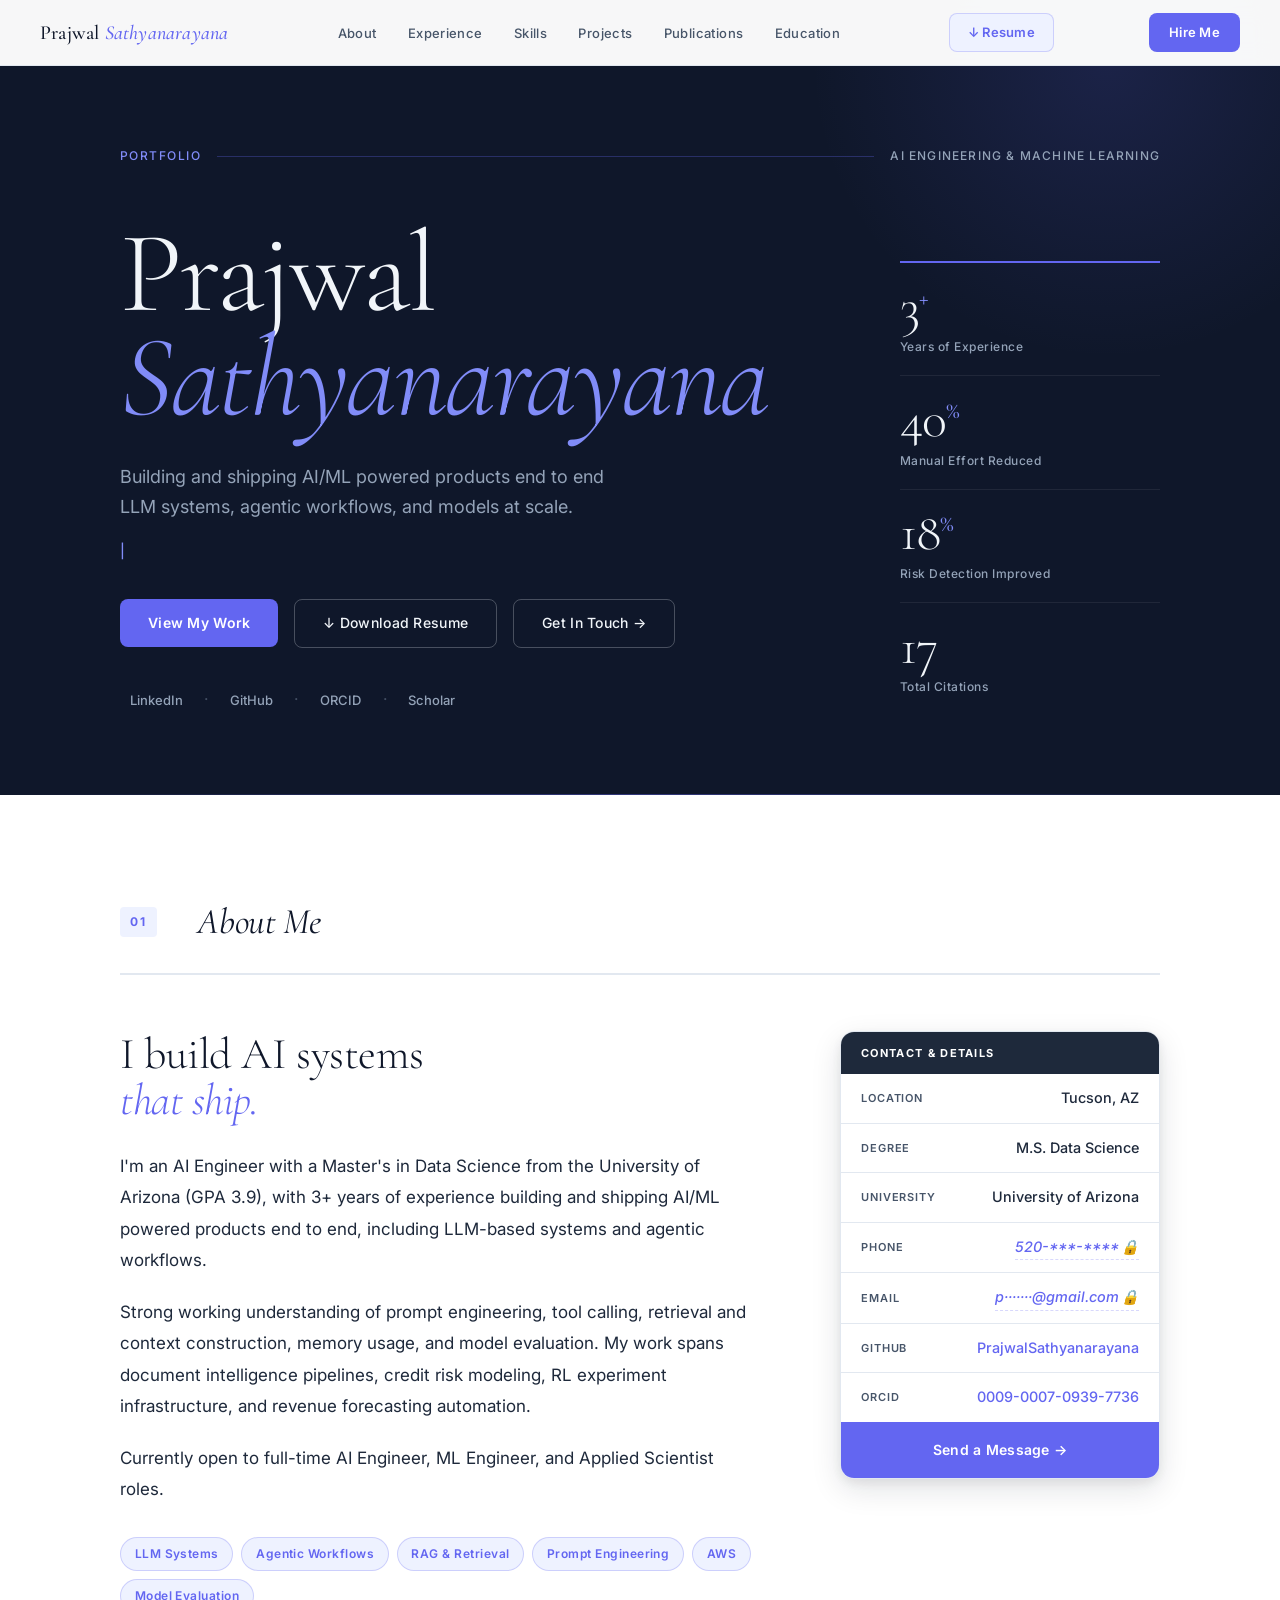
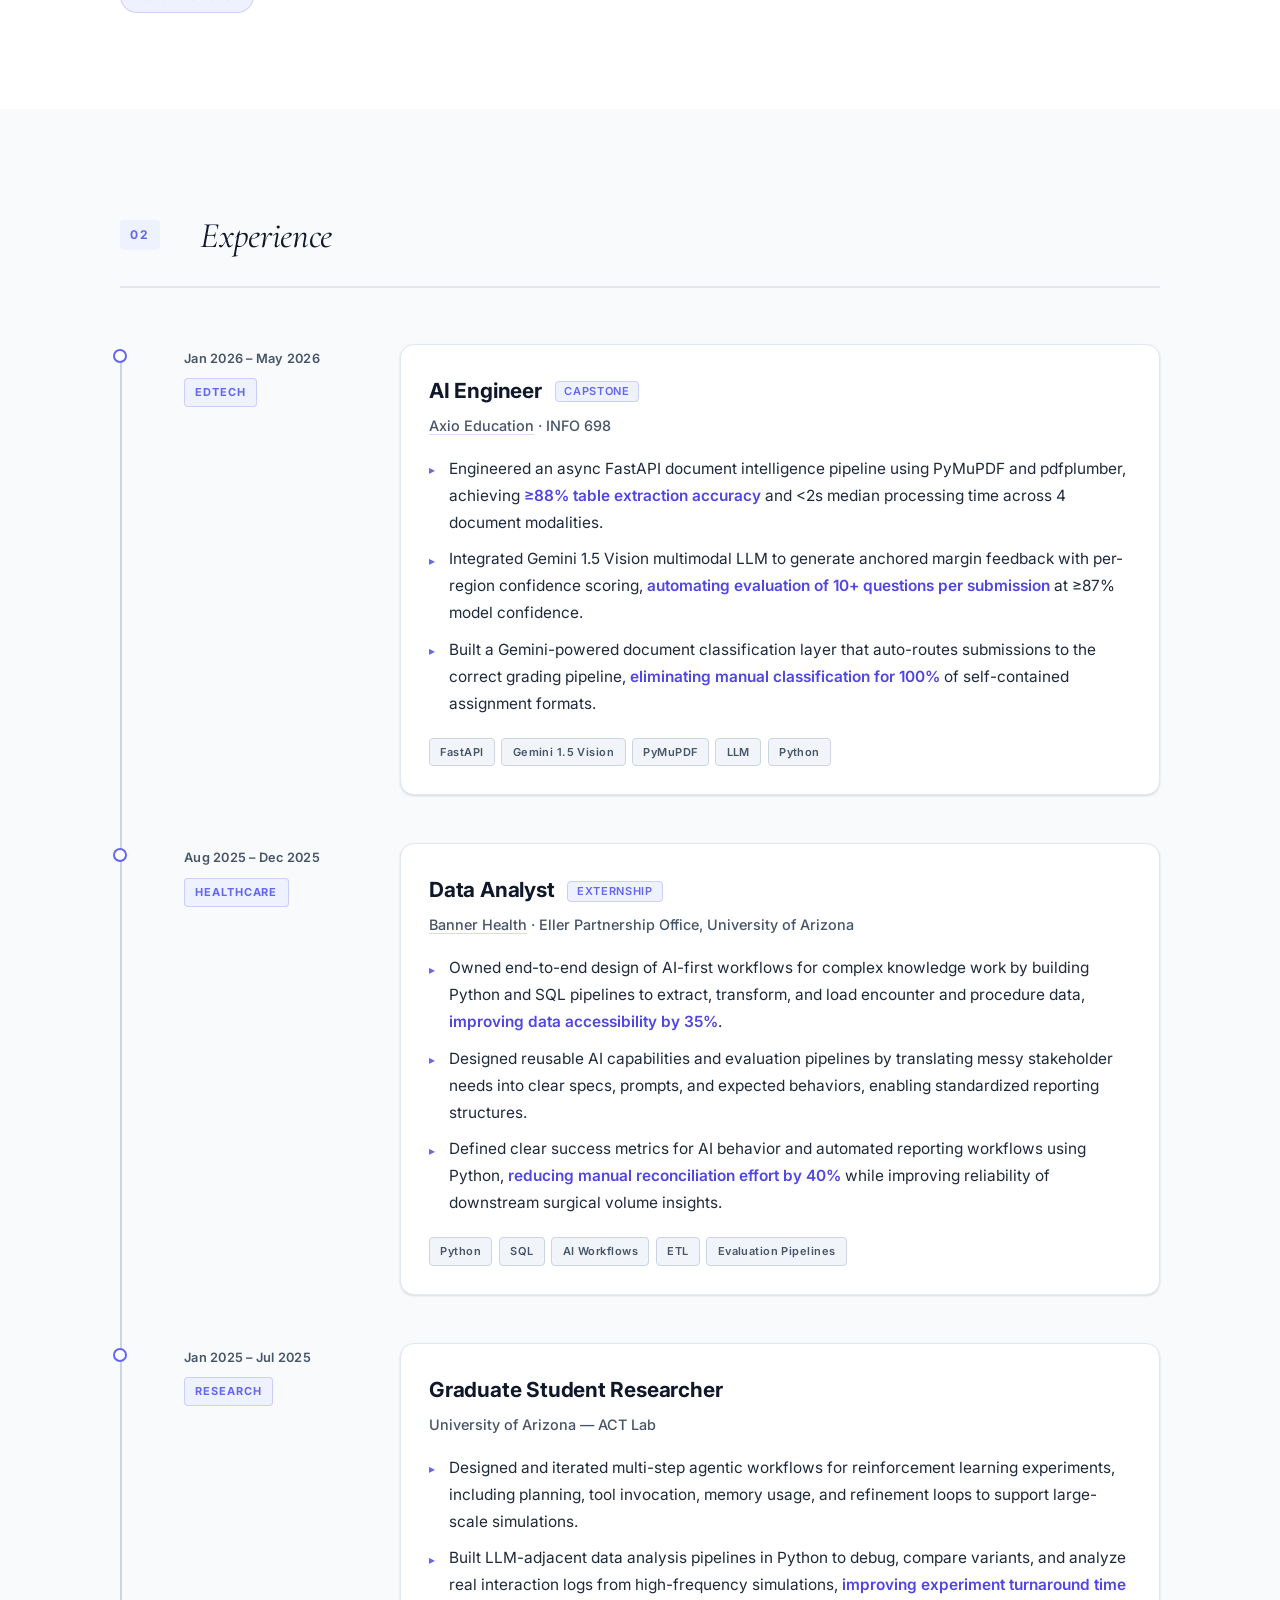
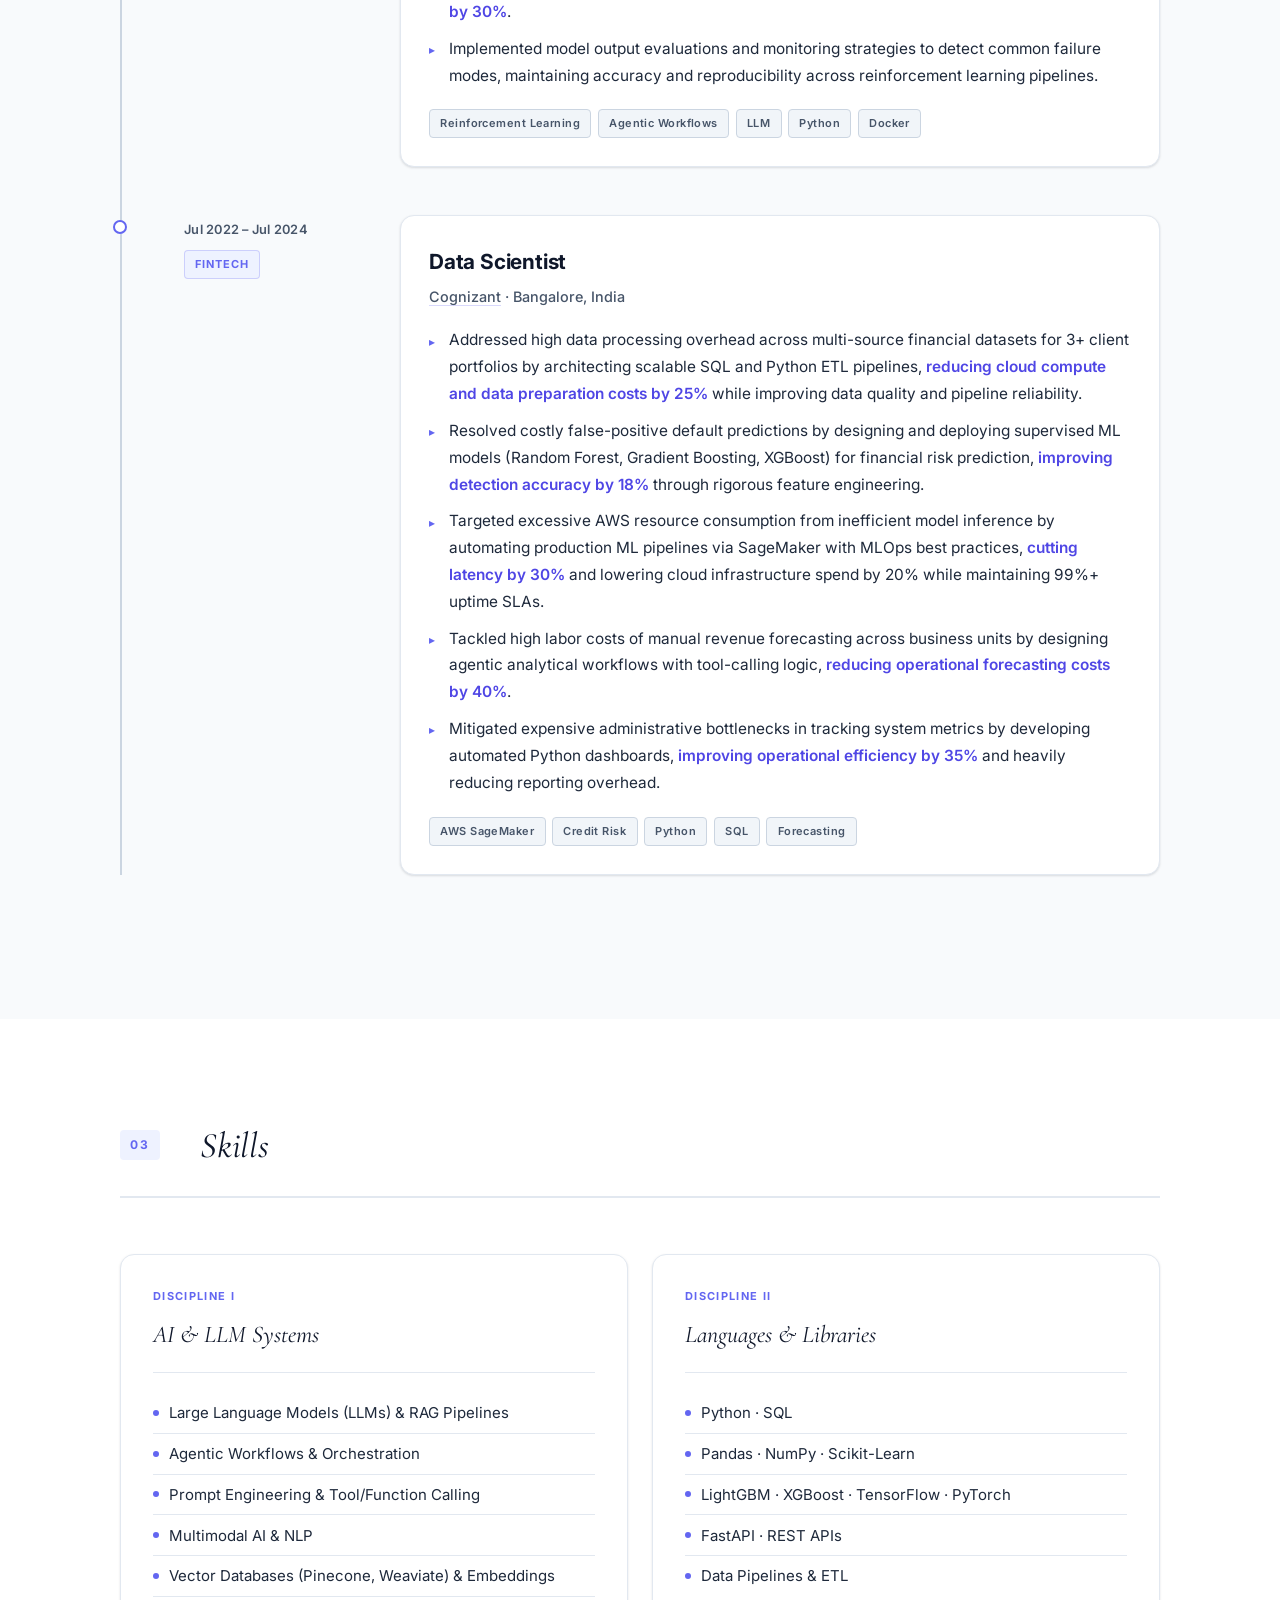
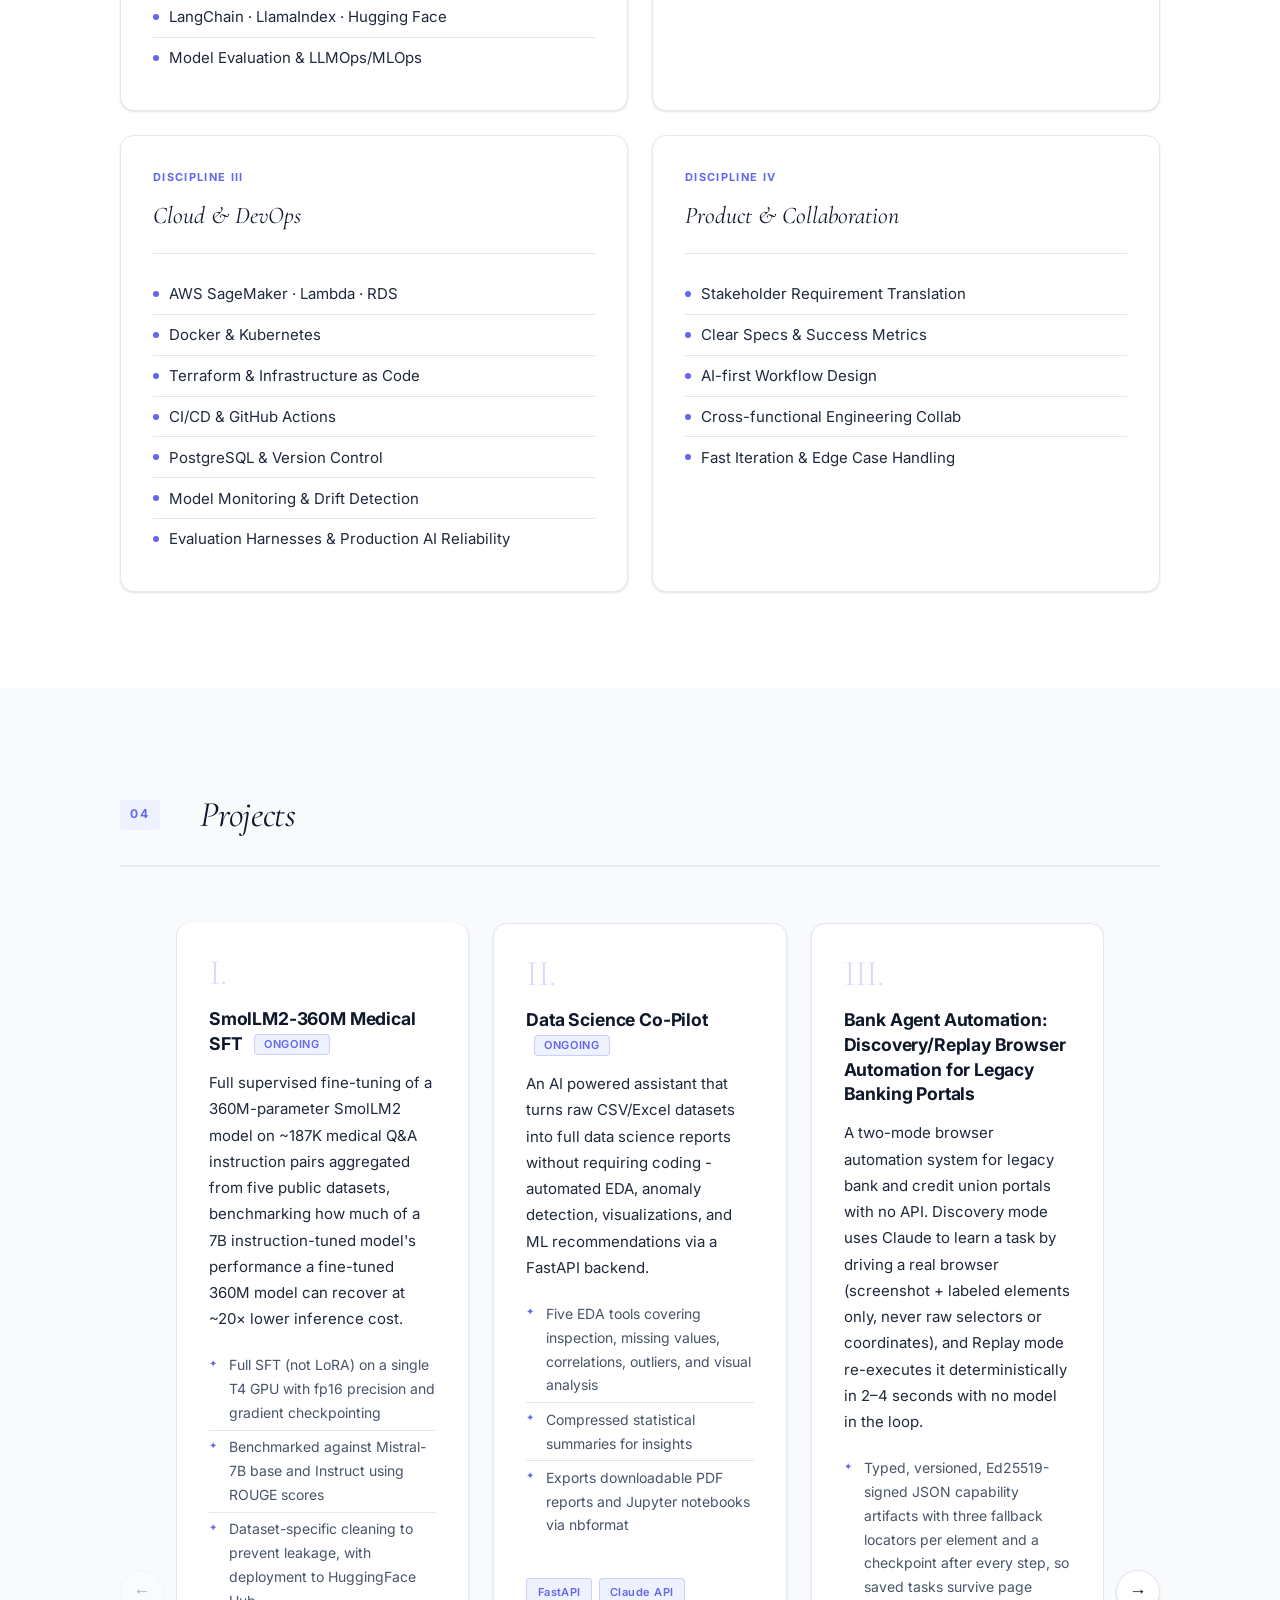
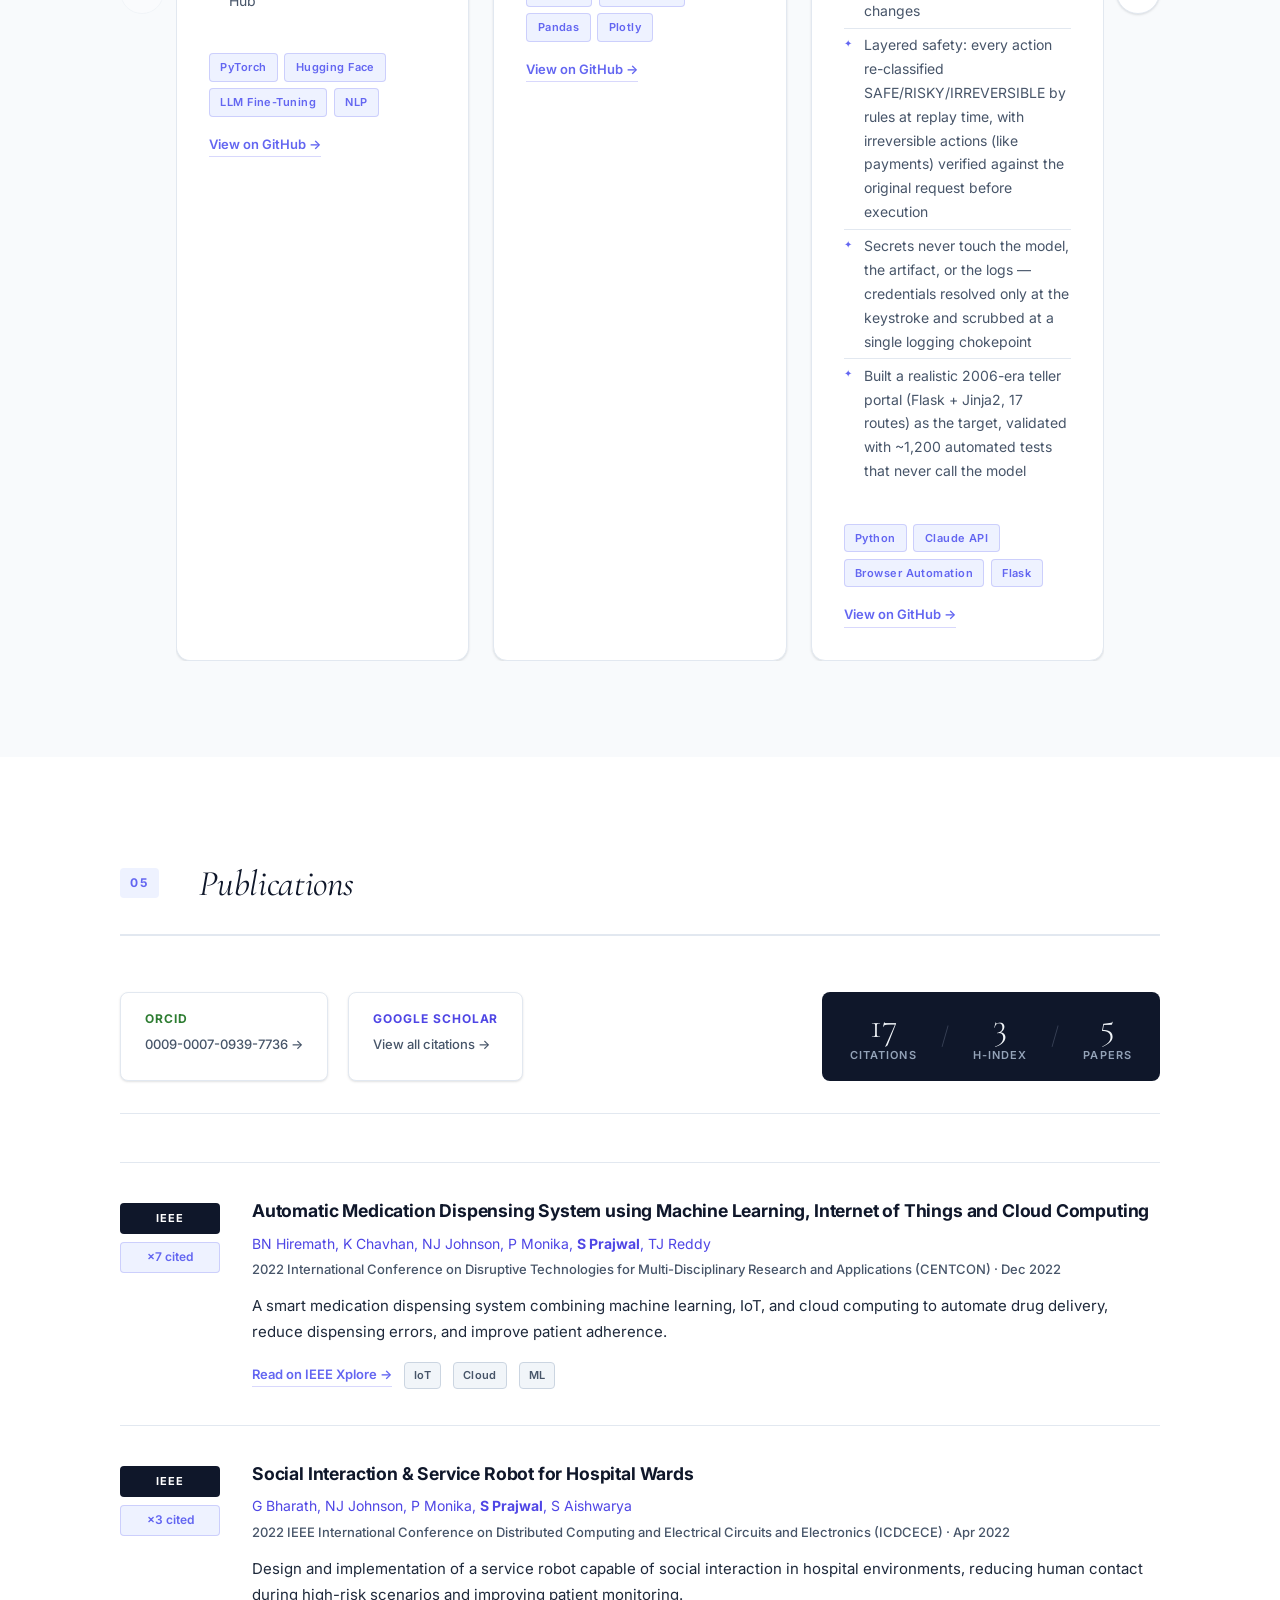
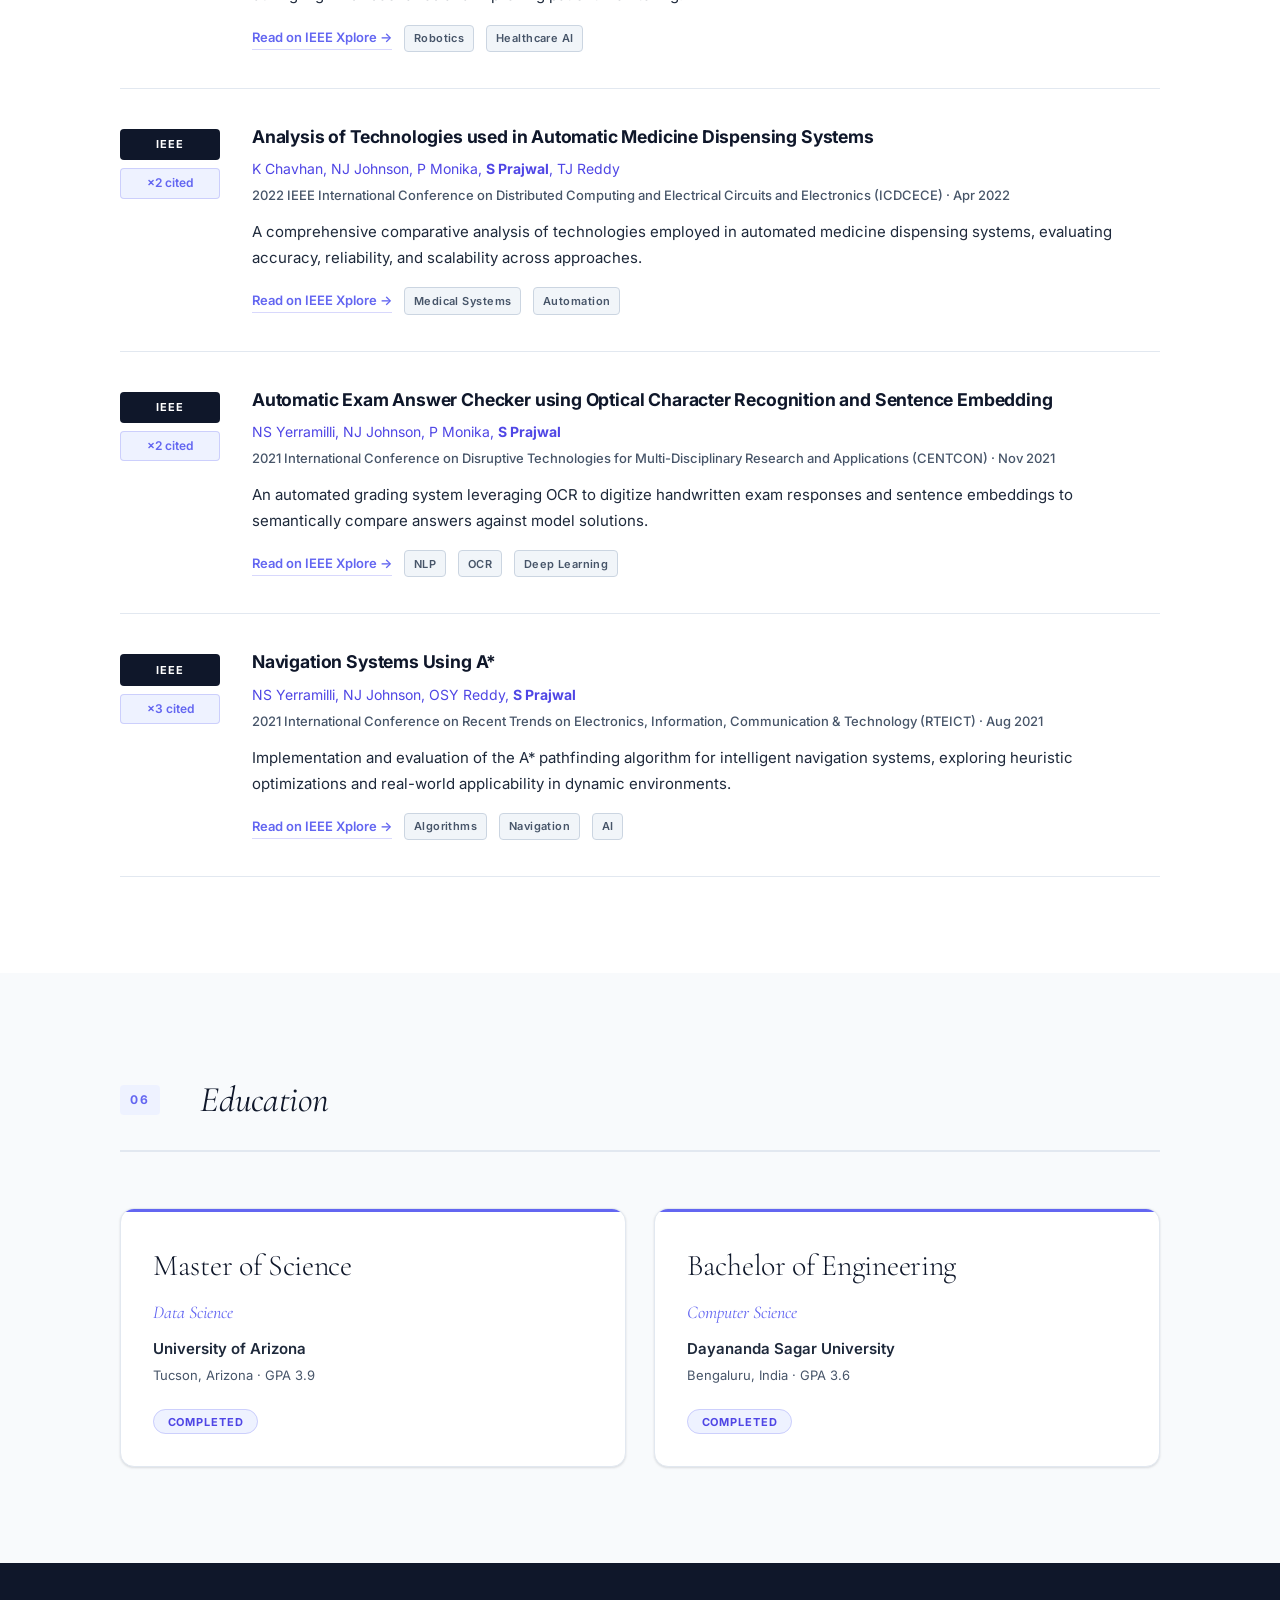
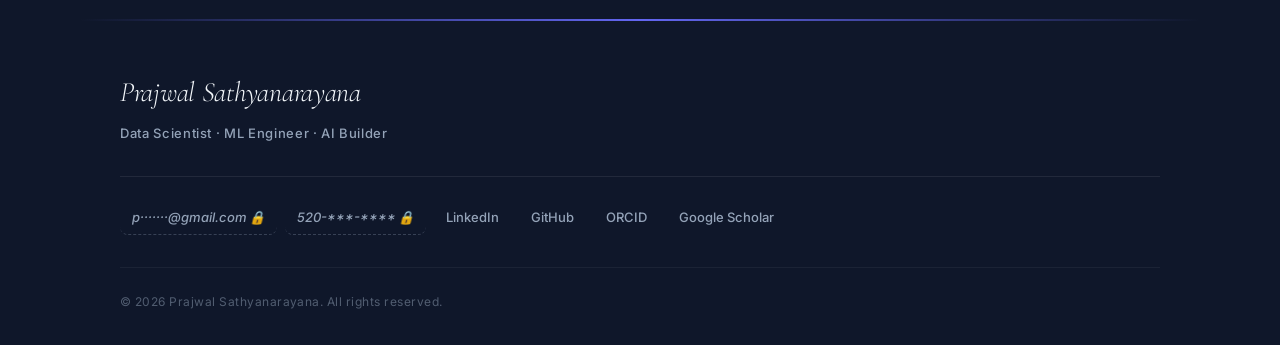
==== commit 762b91a1: "Add new project: Bank Agent Automation and update project numbering" ====
--- a/index.html
+++ b/index.html
@@ -356,6 +356,22 @@
         <div class="project-item reveal">
           <div class="project-num">III.</div>
           <div class="project-body">
+            <h3>Bank Agent Automation: Discovery/Replay Browser Automation for Legacy Banking Portals</h3>
+            <p>A two-mode browser automation system for legacy bank and credit union portals with no API. Discovery mode uses Claude to learn a task by driving a real browser (screenshot + labeled elements only, never raw selectors or coordinates), and Replay mode re-executes it deterministically in 2&ndash;4 seconds with no model in the loop.</p>
+            <ul class="project-points">
+              <li>Typed, versioned, Ed25519-signed JSON capability artifacts with three fallback locators per element and a checkpoint after every step, so saved tasks survive page changes</li>
+              <li>Layered safety: every action re-classified SAFE/RISKY/IRREVERSIBLE by rules at replay time, with irreversible actions (like payments) verified against the original request before execution</li>
+              <li>Secrets never touch the model, the artifact, or the logs &mdash; credentials resolved only at the keystroke and scrubbed at a single logging chokepoint</li>
+              <li>Built a realistic 2006-era teller portal (Flask + Jinja2, 17 routes) as the target, validated with ~1,200 automated tests that never call the model</li>
+            </ul>
+            <div class="project-tags"><span>Python</span><span>Claude API</span><span>Browser Automation</span><span>Flask</span></div>
+            <a href="https://github.com/PrajwalSathyanarayana/bank-agent-automation" target="_blank" class="pub-link">View on GitHub &rarr;</a>
+          </div>
+        </div>
+
+        <div class="project-item reveal">
+          <div class="project-num">IV.</div>
+          <div class="project-body">
             <h3>Fare Estimation for Manhattan Yellow and Green Taxis</h3>
             <p>Scalable data pipelines in PostgreSQL and Python to extract, transform, and load 3 years of NYC TLC data, enabling reliable fare prediction analytics for Yellow and Green taxis.</p>
             <ul class="project-points">
@@ -368,7 +384,7 @@
         </div>
 
         <div class="project-item reveal">
-          <div class="project-num">IV.</div>
+          <div class="project-num">V.</div>
           <div class="project-body">
             <h3>EPL Weather &amp; Match Outcome Analysis</h3>
             <p>Interactive dashboards integrating English Premier League weather, odds, and match data for analysts and stakeholders &mdash; increasing data clarity by 40%.</p>
@@ -382,7 +398,7 @@
         </div>
 
         <div class="project-item reveal">
-          <div class="project-num">V.</div>
+          <div class="project-num">VI.</div>
           <div class="project-body">
             <h3>Predictive Modeling for Financial Markets</h3>
             <p>Structured data pipelines in Python to process historical market data for regression-based forecasting models with validation checks and performance monitoring.</p>
--- a/style.css
+++ b/style.css
@@ -7,8 +7,10 @@
 :root {
   /* Backgrounds */
   --white:       #ffffff;
+  --surface:     #ffffff;
   --bg:          #f8fafc;
   --bg-alt:      #f1f5f9;
+  --nav-bg:      rgba(255,255,255,0.97);
 
   /* Dark surfaces */
   --dark:        #0f172a;
@@ -51,7 +53,7 @@
 *, *::before, *::after { box-sizing: border-box; margin: 0; padding: 0; }
 html { scroll-behavior: smooth; font-size: 16px; }
 body {
-  background: var(--white);
+  background: var(--surface);
   color: var(--text);
   font-family: var(--font-body);
   font-weight: 400;
@@ -77,7 +79,7 @@
   height: var(--nav-h);
   display: flex; align-items: center; justify-content: space-between;
   padding: 0 2.5rem;
-  background: rgba(255,255,255,0.97);
+  background: var(--nav-bg);
   backdrop-filter: blur(12px);
   border-bottom: 1px solid var(--border);
   transition: box-shadow var(--transition);
@@ -180,7 +182,7 @@
   position: fixed;
   top: var(--nav-h);
   left: 0; right: 0;
-  background: var(--white);
+  background: var(--surface);
   border-bottom: 1px solid var(--border);
   z-index: 99;
   padding: 1.25rem 1.5rem;
@@ -484,7 +486,7 @@
 .about-card {
   position: sticky;
   top: calc(var(--nav-h) + 2rem);
-  background: var(--white);
+  background: var(--surface);
   border-radius: var(--radius-lg);
   box-shadow: var(--shadow-lg);
   overflow: hidden;
@@ -579,7 +581,7 @@
   width: 14px;
   height: 14px;
   border-radius: 50%;
-  background: var(--white);
+  background: var(--surface);
   border: 2.5px solid var(--accent);
   transform: translateX(-50%);
   z-index: 1;
@@ -609,7 +611,7 @@
   border-radius: 4px;
 }
 .tl-card {
-  background: var(--white);
+  background: var(--surface);
   border: 1px solid var(--border);
   border-radius: var(--radius-lg);
   padding: 1.75rem;
@@ -648,6 +650,15 @@
   font-weight: 500;
   color: var(--text-3);
 }
+.tl-org a {
+  color: inherit;
+  border-bottom: 1px solid var(--accent-border);
+  transition: color var(--transition), border-color var(--transition);
+}
+.tl-org a:hover {
+  color: var(--accent);
+  border-color: var(--accent);
+}
 .tl-bullets { margin-bottom: 1.25rem; }
 .tl-bullets li {
   font-size: 0.9625rem;
@@ -685,7 +696,7 @@
   gap: 1.5rem;
 }
 .skill-card {
-  background: var(--white);
+  background: var(--surface);
   border: 1px solid var(--border);
   border-radius: var(--radius-lg);
   padding: 2rem;
@@ -737,13 +748,52 @@
 }
 
 /* ══════════════ PROJECTS ══════════════ */
+.projects-scroller {
+  position: relative;
+  display: flex;
+  align-items: center;
+  gap: 0.75rem;
+}
 .projects-list {
-  display: grid;
-  grid-template-columns: repeat(3, 1fr);
+  display: flex;
   gap: 1.5rem;
+  overflow-x: auto;
+  scroll-snap-type: x mandatory;
+  -webkit-overflow-scrolling: touch;
+  scrollbar-width: none;
+  -ms-overflow-style: none;
+  flex: 1 1 auto;
+  min-width: 0;
+}
+.projects-list::-webkit-scrollbar { display: none; }
+.proj-arrow {
+  flex: 0 0 auto;
+  width: 2.75rem;
+  height: 2.75rem;
+  border-radius: 50%;
+  border: 1px solid var(--border);
+  background: var(--surface);
+  color: var(--text);
+  font-size: 1.1rem;
+  cursor: pointer;
+  display: flex;
+  align-items: center;
+  justify-content: center;
+  box-shadow: var(--shadow-sm);
+  transition: box-shadow var(--transition), border-color var(--transition), color var(--transition);
+}
+.proj-arrow:hover {
+  box-shadow: var(--shadow-lg);
+  border-color: var(--accent-border);
+  color: var(--accent);
+}
+.proj-arrow:disabled {
+  opacity: 0.35;
+  cursor: default;
+  box-shadow: none;
 }
 .project-item {
-  background: var(--white);
+  background: var(--surface);
   border: 1px solid var(--border);
   border-radius: var(--radius-lg);
   padding: 2rem;
@@ -751,6 +801,8 @@
   display: flex;
   flex-direction: column;
   gap: 0;
+  flex: 0 0 calc((100% - 2 * 1.5rem) / 3);
+  scroll-snap-align: start;
   transition: box-shadow var(--transition), transform var(--transition), border-color var(--transition);
 }
 .project-item:hover {
@@ -817,6 +869,10 @@
   padding: 0.25rem 0.65rem;
   border-radius: 4px;
 }
+.project-body > .pub-link {
+  display: inline-block;
+  margin-top: 1rem;
+}
 
 /* ══════════════ PUBLICATIONS ══════════════ */
 .pub-profiles {
@@ -833,7 +889,7 @@
   flex-direction: column;
   gap: 0.25rem;
   padding: 1rem 1.5rem;
-  background: var(--white);
+  background: var(--surface);
   border: 1px solid var(--border);
   border-radius: var(--radius);
   box-shadow: var(--shadow-sm);
@@ -995,7 +1051,7 @@
   gap: 1.75rem;
 }
 .edu-card {
-  background: var(--white);
+  background: var(--surface);
   border: 1px solid var(--border);
   border-radius: var(--radius-lg);
   padding: 2rem;
@@ -1147,7 +1203,7 @@
 
 /* ══════════════ RESPONSIVE ══════════════ */
 @media (max-width: 1024px) {
-  .projects-list { grid-template-columns: 1fr; }
+  .project-item { flex-basis: calc((100% - 1.5rem) / 2); }
   .project-item { flex-direction: row; gap: 1.5rem; align-items: flex-start; }
   .project-num { min-width: 3rem; }
 }
@@ -1195,8 +1251,7 @@
   .aside-stat { min-width: 100%; border-right: none; border-bottom: 1px solid rgba(255,255,255,0.07); }
   .pub-entry { grid-template-columns: 1fr; }
   .pub-left { flex-direction: row; }
-  .projects-list { grid-template-columns: 1fr; }
-  .project-item { flex-direction: column; }
+  .project-item { flex-basis: 85%; flex-direction: column; }
   .timeline { padding-left: 0; }
   .timeline::before { display: none; }
   .tl-item::before { display: none; }
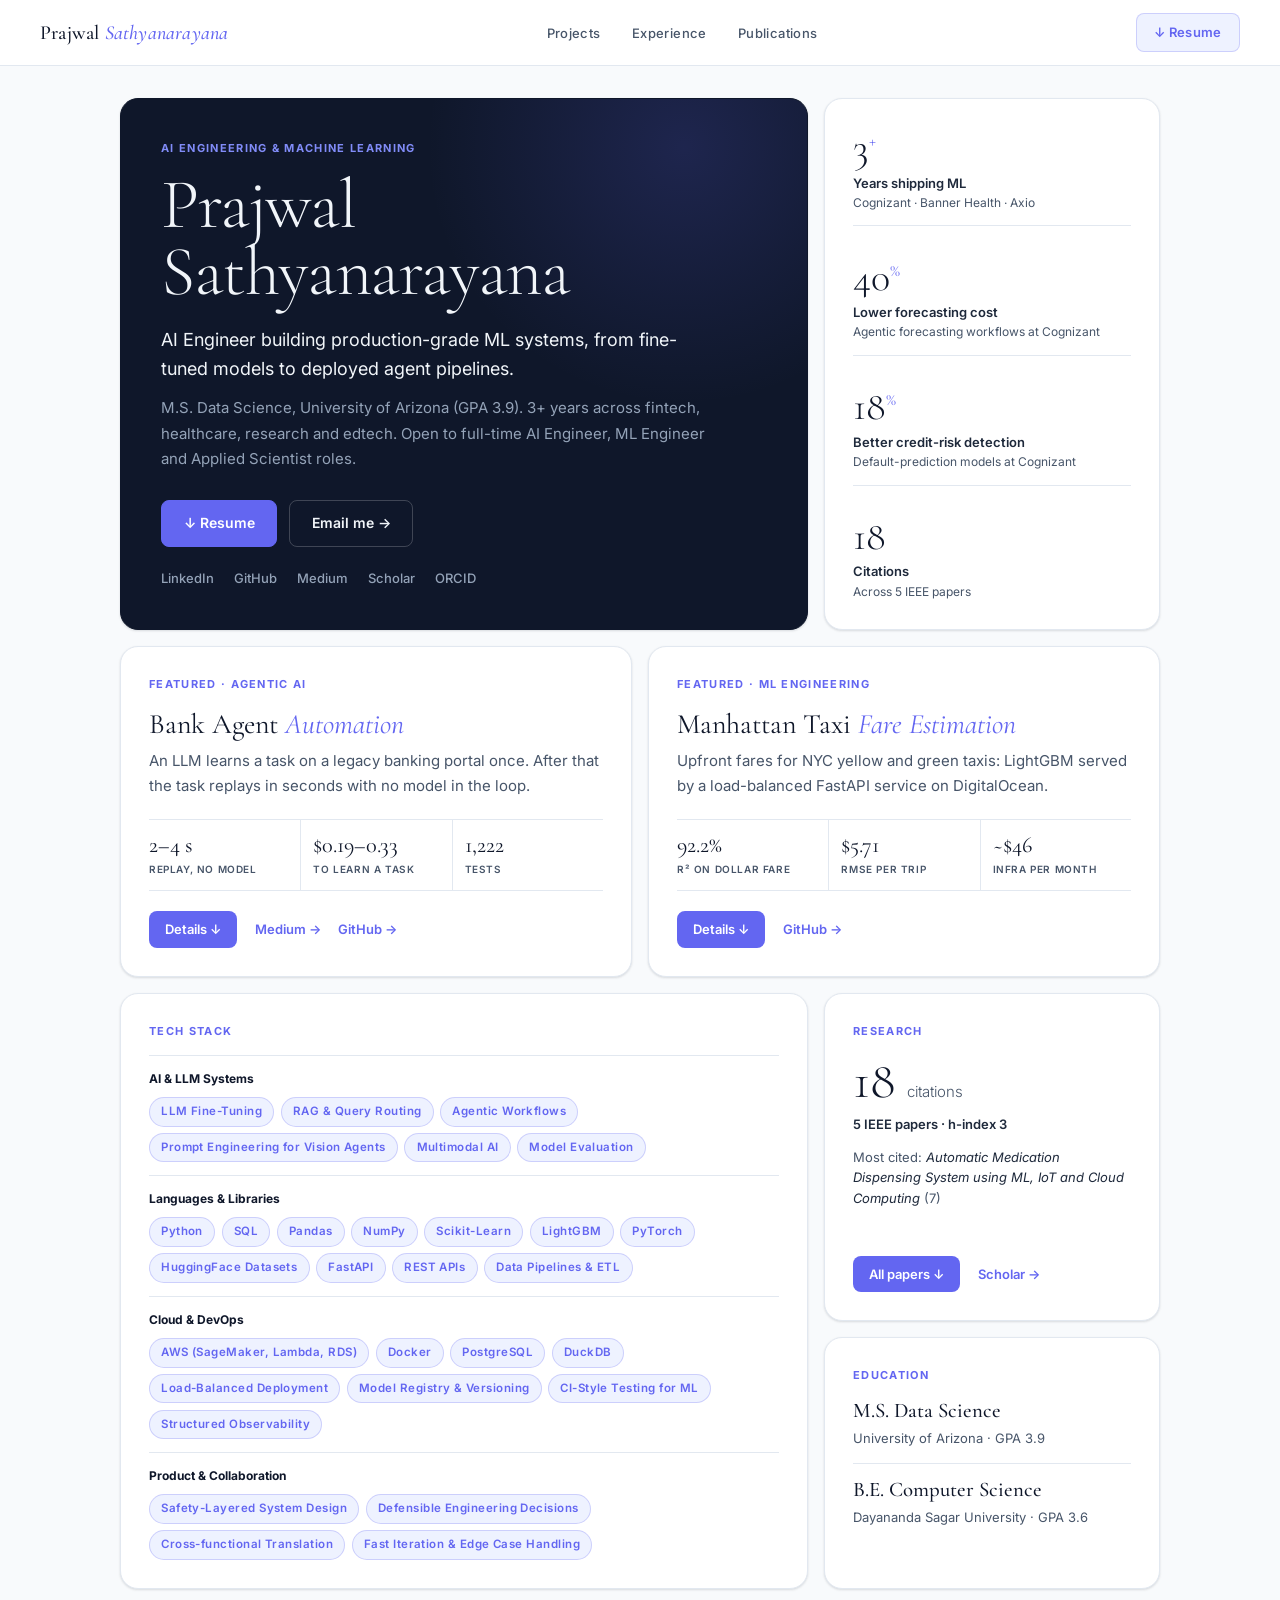
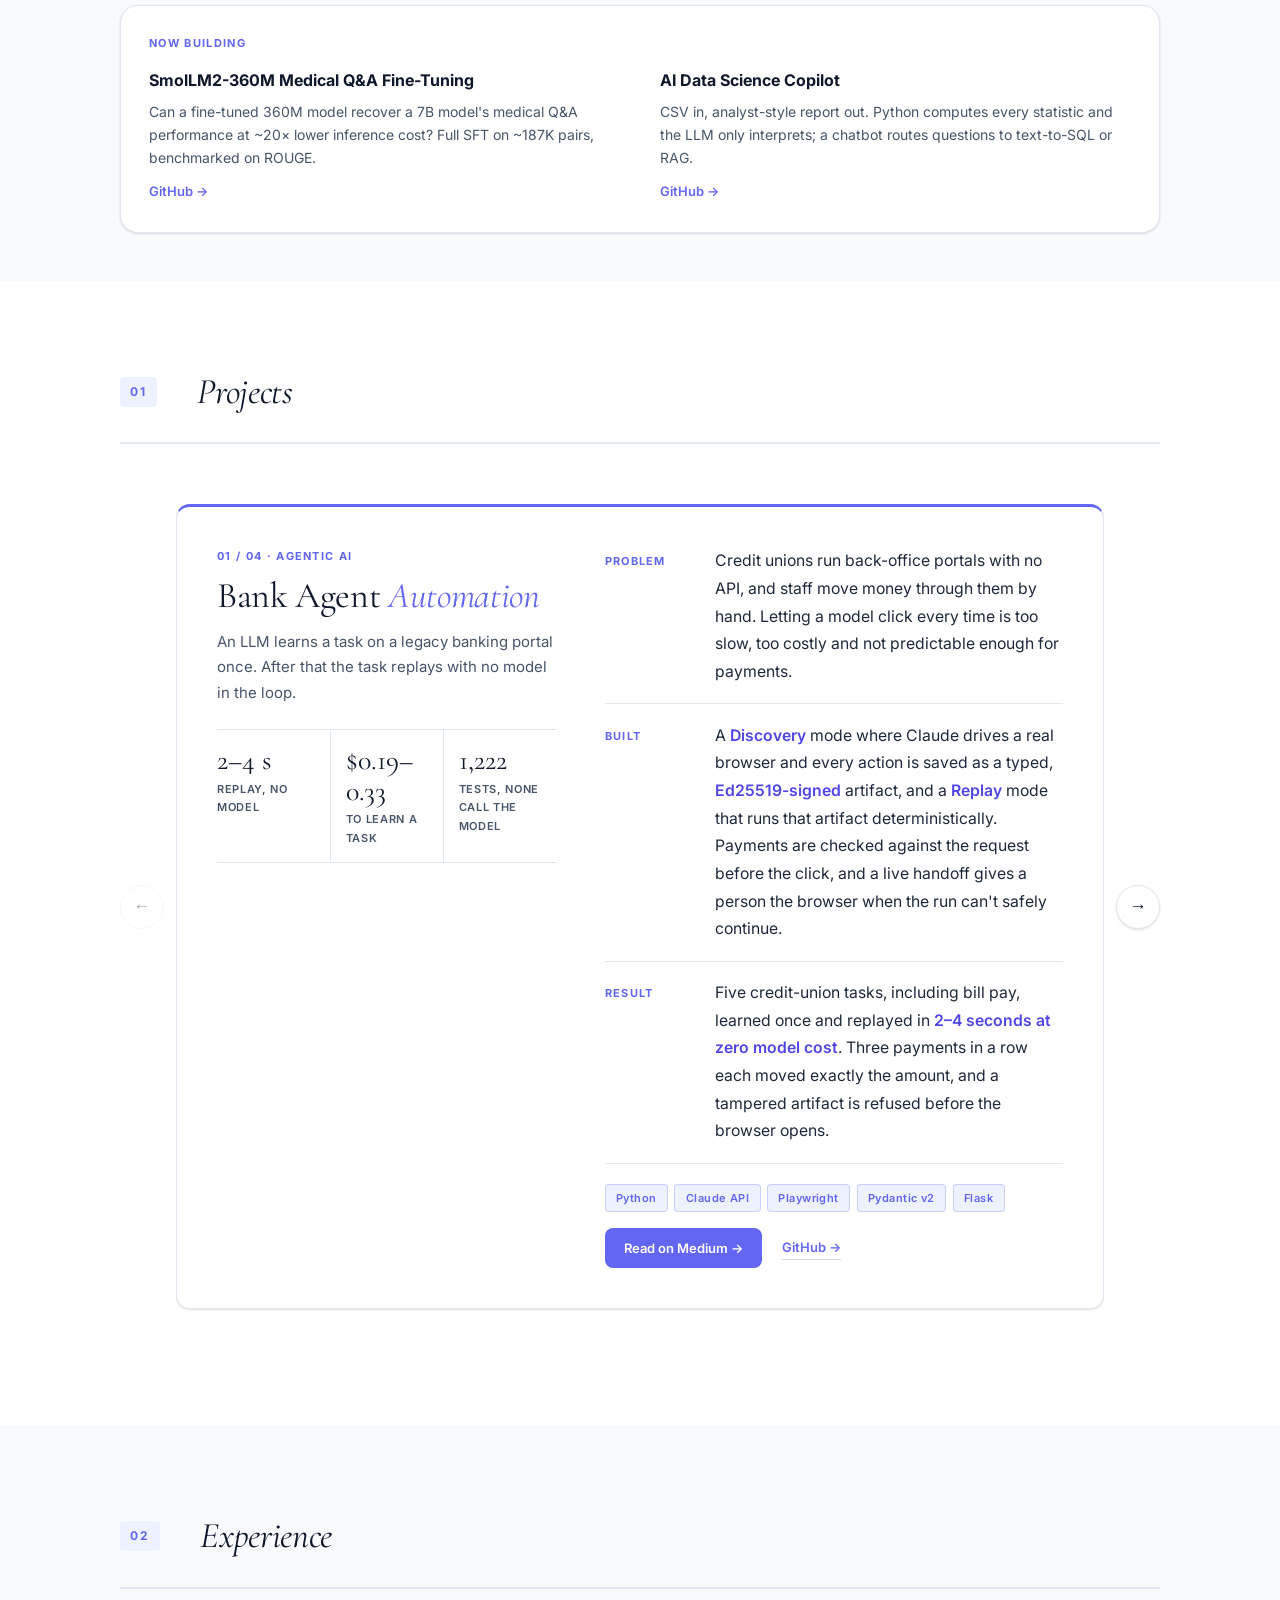
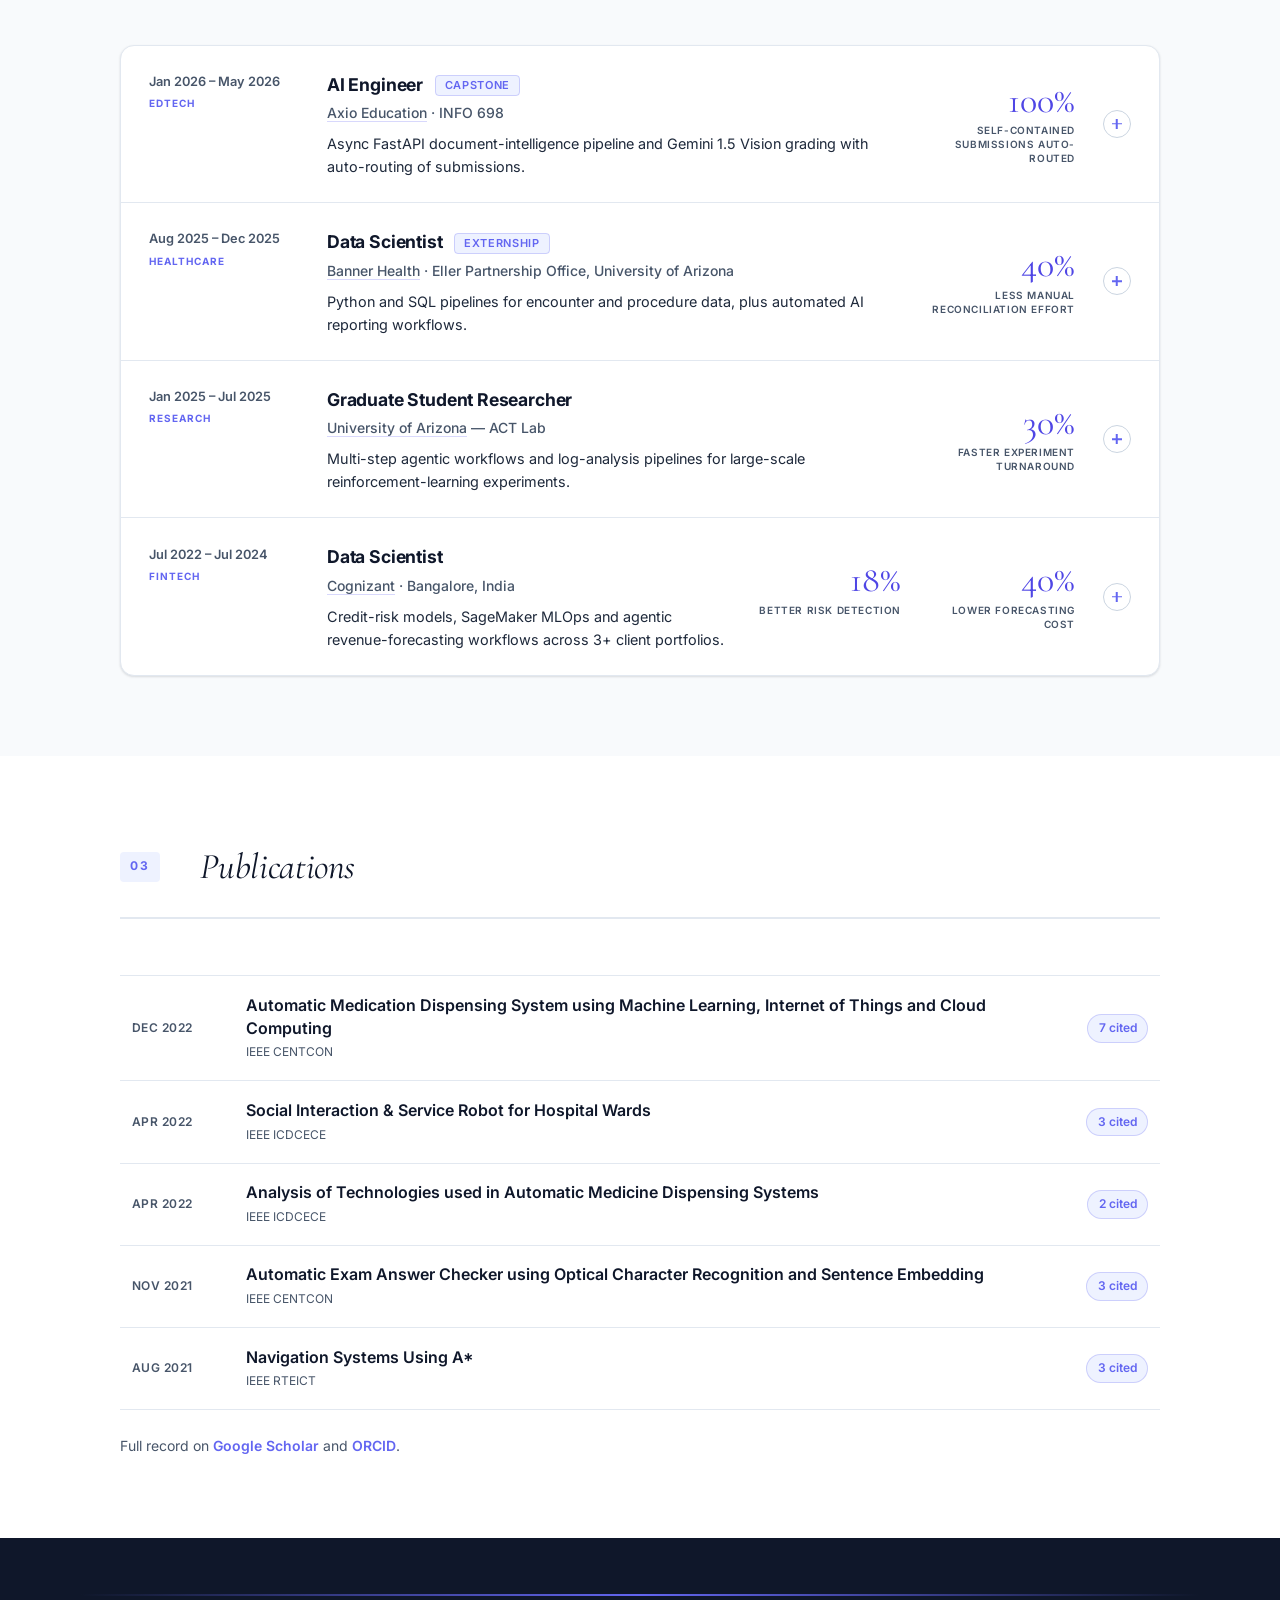
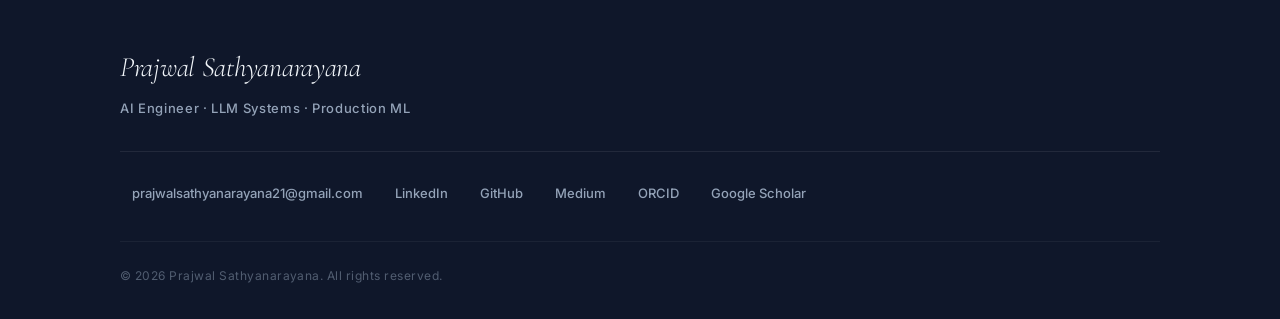
==== commit 43d61c97: "Refactor the entire homepage" ====
--- a/index.html
+++ b/index.html
@@ -4,6 +4,19 @@
   <meta charset="UTF-8" />
   <meta name="viewport" content="width=device-width, initial-scale=1.0"/>
   <title>Prajwal Sathyanarayana — AI Engineer</title>
+  <meta name="description" content="AI Engineer building production-grade ML systems, from fine-tuned models to deployed agent pipelines. Projects, experience and publications." />
+  <meta name="author" content="Prajwal Sathyanarayana" />
+  <link rel="canonical" href="https://prajwalsathyanarayana.github.io/" />
+  <meta property="og:type" content="website" />
+  <meta property="og:url" content="https://prajwalsathyanarayana.github.io/" />
+  <meta property="og:title" content="Prajwal Sathyanarayana — AI Engineer" />
+  <meta property="og:description" content="AI Engineer building production-grade ML systems, from fine-tuned models to deployed agent pipelines. Projects, experience and publications." />
+  <meta name="twitter:card" content="summary" />
+  <meta name="twitter:title" content="Prajwal Sathyanarayana — AI Engineer" />
+  <meta name="twitter:description" content="AI Engineer building production-grade ML systems, from fine-tuned models to deployed agent pipelines. Projects, experience and publications." />
+  <meta name="theme-color" content="#0f172a" />
+  <link rel="icon" href="data:image/svg+xml,%3Csvg xmlns='http://www.w3.org/2000/svg' viewBox='0 0 64 64'%3E%3Crect width='64' height='64' rx='14' fill='%230f172a'/%3E%3Ctext x='50%25' y='54%25' text-anchor='middle' dominant-baseline='middle' font-family='Georgia,serif' font-style='italic' font-size='34' fill='%23818cf8'%3EPS%3C/text%3E%3C/svg%3E" />
+  <script>document.documentElement.classList.add('js');</script>
   <link rel="stylesheet" href="style.css" />
   <link href="https://fonts.googleapis.com/css2?family=Inter:wght@400;500;600;700&family=Cormorant+Garamond:ital,wght@0,300;0,400;0,500;0,600;1,300;1,400;1,500;1,600&display=swap" rel="stylesheet"/>
 </head>
@@ -17,15 +30,11 @@
       <span class="nav-wordmark">Prajwal <em>Sathyanarayana</em></span>
     </div>
     <ul class="nav-links">
-      <li><a href="#about"        class="nav-link">About</a></li>
-      <li><a href="#experience"  class="nav-link">Experience</a></li>
-      <li><a href="#skills"      class="nav-link">Skills</a></li>
-      <li><a href="#projects"    class="nav-link">Projects</a></li>
+      <li><a href="#projects" class="nav-link">Projects</a></li>
+      <li><a href="#experience" class="nav-link">Experience</a></li>
       <li><a href="#publications" class="nav-link">Publications</a></li>
-      <li><a href="#education"   class="nav-link">Education</a></li>
     </ul>
     <a href="Prajwal Sathyanarayana Resume.pdf" download class="nav-resume" id="navResume">&#8595; Resume</a>
-    <a href="mailto:prajwalsathyanarayana21@gmail.com" class="nav-cta">Hire Me</a>
     <button class="hamburger" id="hamburger" aria-label="Toggle menu">
       <span></span><span></span><span></span>
     </button>
@@ -33,114 +42,333 @@
 
   <div class="mobile-menu" id="mobileMenu">
     <ul>
-      <li><a href="#about"        class="mob-link">About</a></li>
-      <li><a href="#experience"  class="mob-link">Experience</a></li>
-      <li><a href="#skills"      class="mob-link">Skills</a></li>
-      <li><a href="#projects"    class="mob-link">Projects</a></li>
+      <li><a href="#projects" class="mob-link">Projects</a></li>
+      <li><a href="#experience" class="mob-link">Experience</a></li>
       <li><a href="#publications" class="mob-link">Publications</a></li>
-      <li><a href="#education"   class="mob-link">Education</a></li>
       <li><a href="Prajwal Sathyanarayana Resume.pdf" download class="mob-link mob-resume">&#8595; Download Resume</a></li>
     </ul>
   </div>
 
-  <!-- HERO -->
-  <section id="hero">
-    <div class="hero-inner">
-      <div class="hero-meta reveal">
-        <span class="issue-label">Portfolio</span>
-        <span class="issue-rule"></span>
-        <span class="issue-tag">AI Engineering &amp; Machine Learning</span>
-      </div>
-      <div class="hero-grid">
-        <div class="hero-main">
-          <h1 class="hero-name reveal">
-            <span class="name-first">Prajwal</span>
-            <em class="name-last">Sathyanarayana</em>
-          </h1>
-          <p class="hero-deck reveal">
-            Building and shipping AI/ML powered products end to end<br/>
-            LLM systems, agentic workflows, and models at scale.
-          </p>
-          <div class="hero-byline reveal">
-            <span class="typed-text"></span><span class="cursor">|</span>
-          </div>
-          <div class="hero-actions reveal">
-            <a href="#experience" class="btn-primary">View My Work</a>
-            <a href="Prajwal Sathyanarayana Resume.pdf" download class="btn-ghost">&#8595; Download Resume</a>
-            <a href="mailto:prajwalsathyanarayana21@gmail.com" class="btn-ghost">Get In Touch &rarr;</a>
-          </div>
-          <div class="hero-socials reveal">
-            <a href="https://linkedin.com/in/prajwalsathyanarayana" target="_blank" class="social-link">LinkedIn</a>
-            <span class="social-sep">&middot;</span>
-            <a href="https://github.com/PrajwalSathyanarayana" target="_blank" class="social-link">GitHub</a>
-            <span class="social-sep">&middot;</span>
-            <a href="https://orcid.org/0009-0007-0939-7736" target="_blank" class="social-link">ORCID</a>
-            <span class="social-sep">&middot;</span>
-            <a href="https://scholar.google.com/citations?user=8vROA_4AAAAJ&hl=en" target="_blank" class="social-link">Scholar</a>
-          </div>
-        </div>
-        <aside class="hero-aside reveal">
-          <div class="aside-stat">
-            <span class="aside-num">3<sup>+</sup></span>
-            <span class="aside-label">Years of Experience</span>
-          </div>
-          <div class="aside-rule"></div>
-          <div class="aside-stat">
-            <span class="aside-num">40<sup>%</sup></span>
-            <span class="aside-label">Manual Effort Reduced</span>
-          </div>
-          <div class="aside-rule"></div>
-          <div class="aside-stat">
-            <span class="aside-num">18<sup>%</sup></span>
-            <span class="aside-label">Risk Detection Improved</span>
-          </div>
-          <div class="aside-rule"></div>
-          <div class="aside-stat">
-            <span class="aside-num">17</span>
-            <span class="aside-label">Total Citations</span>
-          </div>
-        </aside>
+  <!-- OVERVIEW (bento) -->
+  <section id="top" class="bento-section">
+    <div class="container">
+      <div class="bento">
+
+        <div class="tile tile-hero reveal">
+          <span class="tile-kicker">AI Engineering &amp; Machine Learning</span>
+          <h1 class="bento-name">Prajwal Sathyanarayana</em></h1>
+          <p class="bento-headline">AI Engineer building production-grade ML systems, from fine-tuned models to deployed agent pipelines.</p>
+          <p class="bento-bio">M.S. Data Science, University of Arizona (GPA 3.9). 3+ years across fintech, healthcare, research and edtech. Open to full-time AI Engineer, ML Engineer and Applied Scientist roles.</p>
+          <div class="bento-actions">
+            <a href="Prajwal Sathyanarayana Resume.pdf" download class="bento-btn">&#8595; Resume</a>
+            <a href="mailto:prajwalsathyanarayana21@gmail.com" class="bento-btn is-ghost">Email me &rarr;</a>
+          </div>
+          <div class="bento-links">
+            <a href="https://linkedin.com/in/prajwalsathyanarayana" target="_blank">LinkedIn</a>
+            <a href="https://github.com/PrajwalSathyanarayana" target="_blank">GitHub</a>
+            <a href="https://medium.com/@prajwalsathyanarayana21" target="_blank">Medium</a>
+            <a href="https://scholar.google.com/citations?user=8vROA_4AAAAJ&hl=en" target="_blank">Scholar</a>
+            <a href="https://orcid.org/0009-0007-0939-7736" target="_blank">ORCID</a>
+          </div>
+        </div>
+
+        <div class="tile tile-metrics reveal">
+          <div class="metric">
+            <span class="metric-num">3<sup>+</sup></span>
+            <span class="metric-label">Years shipping ML</span>
+            <span class="metric-context">Cognizant &middot; Banner Health &middot; Axio</span>
+          </div>
+          <div class="metric">
+            <span class="metric-num">40<sup>%</sup></span>
+            <span class="metric-label">Lower forecasting cost</span>
+            <span class="metric-context">Agentic forecasting workflows at Cognizant</span>
+          </div>
+          <div class="metric">
+            <span class="metric-num">18<sup>%</sup></span>
+            <span class="metric-label">Better credit-risk detection</span>
+            <span class="metric-context">Default-prediction models at Cognizant</span>
+          </div>
+          <div class="metric">
+            <span class="metric-num">18</span>
+            <span class="metric-label">Citations</span>
+            <span class="metric-context">Across 5 IEEE papers</span>
+          </div>
+        </div>
+
+        <div class="tile tile-feature reveal">
+          <span class="tile-kicker">Featured &middot; Agentic AI</span>
+          <h2>Bank Agent <em>Automation</em></h2>
+          <p>An LLM learns a task on a legacy banking portal once. After that the task replays in seconds with no model in the loop.</p>
+          <div class="tile-stats">
+            <div><b>2&ndash;4 s</b><span>Replay, no model</span></div>
+            <div><b>$0.19&ndash;0.33</b><span>To learn a task</span></div>
+            <div><b>1,222</b><span>Tests</span></div>
+          </div>
+          <div class="tile-links">
+            <a href="#projects" data-slide="0" class="tile-cta">Details &darr;</a>
+            <a href="https://medium.com/@prajwalsathyanarayana21/discovery-once-replay-forever-automating-a-bank-portal-without-an-api-e1c49a931782" target="_blank">Medium &rarr;</a>
+            <a href="https://github.com/PrajwalSathyanarayana/bank-agent-automation" target="_blank">GitHub &rarr;</a>
+          </div>
+        </div>
+
+        <div class="tile tile-feature reveal">
+          <span class="tile-kicker">Featured &middot; ML Engineering</span>
+          <h2>Manhattan Taxi <em>Fare Estimation</em></h2>
+          <p>Upfront fares for NYC yellow and green taxis: LightGBM served by a load-balanced FastAPI service on DigitalOcean.</p>
+          <div class="tile-stats">
+            <div><b>92.2%</b><span>R&sup2; on dollar fare</span></div>
+            <div><b>$5.71</b><span>RMSE per trip</span></div>
+            <div><b>~$46</b><span>Infra per month</span></div>
+          </div>
+          <div class="tile-links">
+            <a href="#projects" data-slide="1" class="tile-cta">Details &darr;</a>
+            <a href="https://github.com/PrajwalSathyanarayana/Fare-Estimation-Pipeline-Manhattan-NYC-TLC-Data" target="_blank">GitHub &rarr;</a>
+          </div>
+        </div>
+
+        <div class="tile tile-stack reveal">
+          <span class="tile-kicker">Tech Stack</span>
+          <div class="stack-row">
+            <h3>AI &amp; LLM Systems</h3>
+            <div class="stack-tags"><span class="tag-item" title="full SFT, HuggingFace transformers/trl/peft/accelerate">LLM Fine-Tuning</span><span class="tag-item" title="text-to-SQL + embedding RAG hybrid">RAG &amp; Query Routing</span><span class="tag-item" title="multi-mode orchestration, discovery/replay architectures">Agentic Workflows</span><span class="tag-item">Prompt Engineering for Vision Agents</span><span class="tag-item" title="Gemini Vision, document classification/routing">Multimodal AI</span><span class="tag-item" title="ROUGE, R&sup2;, RMSE, statistical significance testing">Model Evaluation</span></div>
+          </div>
+          <div class="stack-row">
+            <h3>Languages &amp; Libraries</h3>
+            <div class="stack-tags"><span class="tag-item">Python</span><span class="tag-item">SQL</span><span class="tag-item">Pandas</span><span class="tag-item">NumPy</span><span class="tag-item">Scikit-Learn</span><span class="tag-item">LightGBM</span><span class="tag-item">PyTorch</span><span class="tag-item">HuggingFace Datasets</span><span class="tag-item">FastAPI</span><span class="tag-item">REST APIs</span><span class="tag-item" title="schema normalization, feature engineering">Data Pipelines &amp; ETL</span></div>
+          </div>
+          <div class="stack-row">
+            <h3>Cloud &amp; DevOps</h3>
+            <div class="stack-tags"><span class="tag-item">AWS (SageMaker, Lambda, RDS)</span><span class="tag-item" title="containerized model serving">Docker</span><span class="tag-item" title="feature stores, prediction caching">PostgreSQL</span><span class="tag-item">DuckDB</span><span class="tag-item" title="DigitalOcean, high-availability serving">Load-Balanced Deployment</span><span class="tag-item" title="artifact storage, semantic versioning">Model Registry &amp; Versioning</span><span class="tag-item" title="deterministic, model-free test suites">CI-Style Testing for ML</span><span class="tag-item" title="execution tracing, audit logging">Structured Observability</span></div>
+          </div>
+          <div class="stack-row">
+            <h3>Product &amp; Collaboration</h3>
+            <div class="stack-tags"><span class="tag-item" title="rule-based guardrails independent of the model">Safety-Layered System Design</span><span class="tag-item" title="documented trade-offs">Defensible Engineering Decisions</span><span class="tag-item" title="bank operations, healthcare analytics, education workflows">Cross-functional Translation</span><span class="tag-item">Fast Iteration &amp; Edge Case Handling</span></div>
+          </div>
+        </div>
+
+        <div class="tile tile-research reveal">
+          <span class="tile-kicker">Research</span>
+          <p class="research-num">18 <span>citations</span></p>
+          <p class="research-meta">5 IEEE papers &middot; h-index 3</p>
+          <p class="research-top">Most cited: <em>Automatic Medication Dispensing System using ML, IoT and Cloud Computing</em> (7)</p>
+          <div class="tile-links">
+            <a href="#publications" class="tile-cta">All papers &darr;</a>
+            <a href="https://scholar.google.com/citations?user=8vROA_4AAAAJ&hl=en" target="_blank">Scholar &rarr;</a>
+          </div>
+        </div>
+
+        <div class="tile tile-edu reveal">
+          <span class="tile-kicker">Education</span>
+          <div class="edu-item">
+            <h3>M.S. Data Science</h3>
+            <p>University of Arizona &middot; GPA 3.9</p>
+          </div>
+          <div class="edu-item">
+            <h3>B.E. Computer Science</h3>
+            <p>Dayananda Sagar University &middot; GPA 3.6</p>
+          </div>
+        </div>
+
+        <div class="tile tile-building reveal">
+          <span class="tile-kicker">Now Building</span>
+          <div class="building-grid">
+            <div class="building-item">
+              <h3>SmolLM2-360M Medical Q&amp;A Fine-Tuning</h3>
+              <p>Can a fine-tuned 360M model recover a 7B model's medical Q&amp;A performance at ~20&times; lower inference cost? Full SFT on ~187K pairs, benchmarked on ROUGE.</p>
+              <a href="https://github.com/PrajwalSathyanarayana/smollm2-medical-sft" target="_blank">GitHub &rarr;</a>
+            </div>
+            <div class="building-item">
+              <h3>AI Data Science Copilot</h3>
+              <p>CSV in, analyst-style report out. Python computes every statistic and the LLM only interprets; a chatbot routes questions to text-to-SQL or RAG.</p>
+              <a href="https://github.com/PrajwalSathyanarayana/Data-Science-CoPilot" target="_blank">GitHub &rarr;</a>
+            </div>
+          </div>
+        </div>
+
       </div>
     </div>
-    <div class="hero-footer-rule"></div>
   </section>
 
-  <!-- ABOUT -->
-  <section id="about">
+  <!-- PROJECTS -->
+  <section id="projects">
     <div class="container">
       <div class="section-header reveal">
         <span class="section-num">01</span>
         <span class="section-rule"></span>
-        <h2 class="section-title">About Me</h2>
-      </div>
-      <div class="about-grid">
-        <div class="about-text reveal">
-          <h3 class="about-lede">I build AI systems<br/><em>that ship.</em></h3>
-          <p>I'm an AI Engineer with a Master's in Data Science from the University of Arizona (GPA 3.9), with 3+ years of experience building and shipping AI/ML powered products end to end, including LLM-based systems and agentic workflows.</p>
-          <p>Strong working understanding of prompt engineering, tool calling, retrieval and context construction, memory usage, and model evaluation. My work spans document intelligence pipelines, credit risk modeling, RL experiment infrastructure, and revenue forecasting automation.</p>
-          <p>Currently open to full-time AI Engineer, ML Engineer, and Applied Scientist roles.</p>
-          <div class="about-tags">
-            <span class="tag-item">LLM Systems</span>
-            <span class="tag-item">Agentic Workflows</span>
-            <span class="tag-item">RAG &amp; Retrieval</span>
-            <span class="tag-item">Prompt Engineering</span>
-            <span class="tag-item">AWS</span>
-            <span class="tag-item">Model Evaluation</span>
-          </div>
-        </div>
-        <div class="about-card reveal">
-          <div class="card-masthead">Contact &amp; Details</div>
-          <div class="card-body">
-            <div class="card-row"><span class="card-label">Location</span><span class="card-val">Tucson, AZ</span></div>
-            <div class="card-row"><span class="card-label">Degree</span><span class="card-val">M.S. Data Science</span></div>
-            <div class="card-row"><span class="card-label">University</span><span class="card-val">University of Arizona</span></div>
-            <div class="card-row"><span class="card-label">Phone</span><span class="card-val masked-contact" data-value="520-609-6114" data-type="tel" title="Click to reveal">520-***-****&thinsp;&#128274;</span></div>
-            <div class="card-row"><span class="card-label">Email</span><span class="card-val masked-contact" data-value="prajwalsathyanarayana21@gmail.com" data-type="email" title="Click to reveal">p·······@gmail.com&thinsp;&#128274;</span></div>
-            <div class="card-row"><span class="card-label">GitHub</span><span class="card-val"><a href="https://github.com/PrajwalSathyanarayana" target="_blank">PrajwalSathyanarayana</a></span></div>
-            <div class="card-row"><span class="card-label">ORCID</span><span class="card-val"><a href="https://orcid.org/0009-0007-0939-7736" target="_blank">0009-0007-0939-7736</a></span></div>
-          </div>
-          <a href="mailto:prajwalsathyanarayana21@gmail.com" class="card-cta">Send a Message &rarr;</a>
-        </div>
+        <h2 class="section-title">Projects</h2>
+      </div>
+
+      <div class="projects-scroller feature-scroller reveal">
+        <button type="button" class="proj-arrow proj-arrow-left" aria-label="Previous featured project">&larr;</button>
+        <div class="projects-list feature-list">
+
+      <article class="project-feature">
+        <div class="feature-head">
+          <span class="skill-kicker">01 / 04 &middot; Agentic AI</span>
+          <h3>Bank Agent <em>Automation</em></h3>
+          <p class="feature-sub">An LLM learns a task on a legacy banking portal once. After that the task replays with no model in the loop.</p>
+          <div class="feature-stats">
+            <div class="feature-stat"><span class="feature-stat-val">2&ndash;4 s</span><span class="feature-stat-label">Replay, no model</span></div>
+            <div class="feature-stat"><span class="feature-stat-val">$0.19&ndash;0.33</span><span class="feature-stat-label">To learn a task</span></div>
+            <div class="feature-stat"><span class="feature-stat-val">1,222</span><span class="feature-stat-label">Tests, none call the model</span></div>
+          </div>
+        </div>
+        <div class="feature-body">
+          <dl class="feature-story">
+            <div class="feature-row">
+              <dt>Problem</dt>
+              <dd>Credit unions run back-office portals with no API, and staff move money through them by hand. Letting a model click every time is too slow, too costly and not predictable enough for payments.</dd>
+            </div>
+            <div class="feature-row">
+              <dt>Built</dt>
+              <dd>A <strong>Discovery</strong> mode where Claude drives a real browser and every action is saved as a typed, <strong>Ed25519-signed</strong> artifact, and a <strong>Replay</strong> mode that runs that artifact deterministically. Payments are checked against the request before the click, and a live handoff gives a person the browser when the run can't safely continue.</dd>
+            </div>
+            <div class="feature-row">
+              <dt>Result</dt>
+              <dd>Five credit-union tasks, including bill pay, learned once and replayed in <strong>2&ndash;4 seconds at zero model cost</strong>. Three payments in a row each moved exactly the amount, and a tampered artifact is refused before the browser opens.</dd>
+            </div>
+          </dl>
+          <div class="feature-foot">
+            <div class="project-tags"><span>Python</span><span>Claude API</span><span>Playwright</span><span>Pydantic v2</span><span>Flask</span></div>
+            <div class="feature-links">
+              <a href="https://medium.com/@prajwalsathyanarayana21/discovery-once-replay-forever-automating-a-bank-portal-without-an-api-e1c49a931782" target="_blank" class="feature-cta">Read on Medium &rarr;</a>
+              <a href="https://github.com/PrajwalSathyanarayana/bank-agent-automation" target="_blank" class="pub-link">GitHub &rarr;</a>
+            </div>
+          </div>
+        </div>
+      </article>
+
+      <article class="project-feature">
+        <div class="feature-head">
+          <span class="skill-kicker">02 / 04 &middot; ML Engineering</span>
+          <h3>Manhattan Taxi <em>Fare Estimation</em></h3>
+          <p class="feature-sub">A cloud-native estimator that gives NYC yellow and green taxi riders an upfront fare before the ride, from pickup and dropoff zone, time and passenger count.</p>
+          <div class="feature-stats">
+            <div class="feature-stat"><span class="feature-stat-val">92.2%</span><span class="feature-stat-label">R&sup2; on dollar fare</span></div>
+            <div class="feature-stat"><span class="feature-stat-val">$5.71</span><span class="feature-stat-label">Avg. error per trip (RMSE)</span></div>
+            <div class="feature-stat"><span class="feature-stat-val">~$46</span><span class="feature-stat-label">Infra cost per month</span></div>
+          </div>
+          <ol class="feature-flow" aria-label="System architecture">
+            <li><span>Ingest</span>TLC parquet &rarr; Postgres</li>
+            <li><span>Train</span>LightGBM + metrics</li>
+            <li><span>Registry</span>Versioned models in Spaces</li>
+            <li><span>Serve</span>FastAPI &times;2 behind a load balancer</li>
+            <li><span>Infer</span>Mapbox distance + Postgres cache</li>
+          </ol>
+        </div>
+        <div class="feature-body">
+          <dl class="feature-story">
+            <div class="feature-row">
+              <dt>Problem</dt>
+              <dd>Ride-sharing apps show a fare before booking; traditional NYC taxis don't, so riders can't compare yellow and green taxi costs upfront. This closes that gap for Manhattan trips.</dd>
+            </div>
+            <div class="feature-row">
+              <dt>Data</dt>
+              <dd>NYC TLC yellow and green trip records for the trailing 36 months. The full set was 3.2&nbsp;GB and exceeded available compute, so the model trains on a <strong>5% sample</strong>. Zone IDs stand in for addresses, so there is no passenger PII.</dd>
+            </div>
+            <div class="feature-row">
+              <dt>Model</dt>
+              <dd><strong>LightGBM</strong> regression on log-transformed total fare, chosen for non-linear tabular relationships and fast inference. Features: trip distance, passenger count, pickup and dropoff zone, hour, day of week, month and week of year. The 80/20 split is <strong>chronological</strong>, not random, to respect the time-series nature of the data.</dd>
+            </div>
+            <div class="feature-row">
+              <dt>Built</dt>
+              <dd>A dockerized FastAPI service (python:3.11-slim, uvicorn) on two DigitalOcean droplets in a private VPC behind a load balancer, with managed PostgreSQL for features, metrics and a prediction cache. Mapbox Directions supplies real driving distance. Secrets live in environment variables, and inputs are validated for zone, passenger count and date/time.</dd>
+            </div>
+            <div class="feature-row">
+              <dt>Result</dt>
+              <dd><strong>R&sup2; 92.2%</strong> and <strong>RMSE $5.71</strong> on dollar fare; R&sup2; 89.2% and RMSE 0.169 on log fare. Dropoff zone, pickup zone and trip distance are the top features by importance.</dd>
+            </div>
+          </dl>
+          <div class="feature-foot">
+            <div class="project-tags"><span>LightGBM</span><span>FastAPI</span><span>PostgreSQL</span><span>Docker</span><span>DigitalOcean</span></div>
+            <div class="feature-links">
+              <a href="https://github.com/PrajwalSathyanarayana/Fare-Estimation-Pipeline-Manhattan-NYC-TLC-Data" target="_blank" class="feature-cta">View on GitHub &rarr;</a>
+            </div>
+          </div>
+        </div>
+      </article>
+
+
+      <article class="project-feature">
+        <div class="feature-head">
+          <span class="skill-kicker">03 / 04 &middot; Data Visualization</span>
+          <h3>Analyzing English Premier League <em>Match Data</em></h3>
+          <p class="feature-sub">An exploratory visualization project, built as an interactive Shiny dashboard, testing whether weather and betting odds predict EPL match outcomes.</p>
+          <div class="feature-stats">
+            <div class="feature-stat"><span class="feature-stat-val">~85%</span><span class="feature-stat-label">Winners picked by betting odds</span></div>
+            <div class="feature-stat"><span class="feature-stat-val">3</span><span class="feature-stat-label">Sources merged</span></div>
+            <div class="feature-stat"><span class="feature-stat-val">2021&ndash;23</span><span class="feature-stat-label">EPL seasons</span></div>
+          </div>
+        </div>
+        <div class="feature-body">
+          <dl class="feature-story">
+            <div class="feature-row">
+              <dt>Question</dt>
+              <dd>Do weather and betting odds predict how English Premier League matches turn out, and do referees treat home and away teams differently?</dd>
+            </div>
+            <div class="feature-row">
+              <dt>Data</dt>
+              <dd>Match results, weather and betting odds for the 2021&ndash;2023 seasons, each with different time frames and formats. The core engineering work was <strong>normalizing dates</strong> across formats, joining weather to matches on date and location, and joining odds on date, home team and away team.</dd>
+            </div>
+            <div class="feature-row">
+              <dt>Built</dt>
+              <dd>An interactive <strong>Shiny app</strong>: select one team to see its season trend (odds vs. date, opponent on hover, extreme-weather dates highlighted), or two teams for a head-to-head comparison. Visuals include a lollipop chart of odds vs. outcomes, a referee-decision pie chart and a stacked bar chart of results across temperature ranges.</dd>
+            </div>
+            <div class="feature-row">
+              <dt>Result</dt>
+              <dd>Betting odds picked the winner in <strong>about 85%</strong> of matches. Upsets were more likely in extreme weather, especially rain, and draws rose at both temperature extremes, plausibly because extreme weather slows play. There was no conclusive referee bias between home and away teams, though some referees were harsher on away teams overall.</dd>
+            </div>
+          </dl>
+          <div class="feature-foot">
+            <div class="project-tags"><span>R</span><span>Shiny</span><span>Data Viz</span><span>Data Wrangling</span></div>
+            <div class="feature-links">
+              <a href="https://info-526-f24.github.io/project-01-MildCats/" target="_blank" class="feature-cta">View Project &rarr;</a>
+            </div>
+          </div>
+        </div>
+      </article>
+
+      <article class="project-feature">
+        <div class="feature-head">
+          <span class="skill-kicker">04 / 04 &middot; Forecasting</span>
+          <h3>Predicting the Future: <em>Where Will Stocks, Cryptos, and Commodities Stand by 2026?</em></h3>
+          <p class="feature-sub">Forecasting stock, cryptocurrency and commodity prices through 2026 with linear regression on four years of daily prices, with Apple as the worked example.</p>
+          <div class="feature-stats">
+            <div class="feature-stat"><span class="feature-stat-val">0.765</span><span class="feature-stat-label">R&sup2; on Apple</span></div>
+            <div class="feature-stat"><span class="feature-stat-val">1,011</span><span class="feature-stat-label">Trading days</span></div>
+            <div class="feature-stat"><span class="feature-stat-val">$240.74</span><span class="feature-stat-label">Apple forecast, Jan 2026</span></div>
+          </div>
+        </div>
+        <div class="feature-body">
+          <dl class="feature-story">
+            <div class="feature-row">
+              <dt>Question</dt>
+              <dd>Where will stocks, cryptocurrencies and commodities stand by 2026 if their 2020&ndash;2024 trend continues, and how much of each price does time alone explain?</dd>
+            </div>
+            <div class="feature-row">
+              <dt>Data</dt>
+              <dd>Kaggle's <em>US Stock Market and Commodities Data (2020&ndash;2024)</em>: daily price and volume from Jan 2, 2020 to Jan 31, 2024. Stocks (Apple, Nvidia, Google, Meta, the S&amp;P&nbsp;500), crypto (Bitcoin, Ethereum) and commodities (natural gas, crude oil, gold, silver, platinum, copper). Mixed and malformed date formats were <strong>standardized</strong>, a <strong>date-ordinal</strong> column turned dates into a numeric regression input, and the last two days were trimmed for a clean range.</dd>
+            </div>
+            <div class="feature-row">
+              <dt>Model</dt>
+              <dd>Simple <strong>linear regression</strong> of price on time for each asset, plus an <strong>OLS</strong> regression for inference (coefficients, p-values, confidence intervals). Five custom analysis functions: summary statistics, monthly average price, monthly average plot, monthly percent-change plot and price-distribution histogram.</dd>
+            </div>
+            <div class="feature-row">
+              <dt>Result</dt>
+              <dd>For Apple, <strong>R&sup2; = 0.765</strong> (time alone explains 76.5% of price variance), MSE = 266.98. Price rises <strong>~$0.068/day</strong> (p&nbsp;&lt;&nbsp;0.05, 95% CI $0.066&ndash;$0.071) from an intercept of $90.84 on Jan 2, 2020 (95% CI $88.85&ndash;$92.87). Validation: $125.17 predicted vs. $124.85 actual for May 18, 2021, and $200.25 vs. $191.04 for May 20, 2024. Extrapolated forecast: <strong>$240.74</strong> on Jan 2, 2026.</dd>
+            </div>
+          </dl>
+          <div class="feature-foot">
+            <div class="project-tags"><span>Python</span><span>Linear Regression</span><span>OLS</span><span>Forecasting</span></div>
+            <div class="feature-links">
+              <a href="https://github.com/PrajwalSathyanarayana/Predictive-Modeling-for-Financial-Markets" target="_blank" class="feature-cta">View on GitHub &rarr;</a>
+            </div>
+          </div>
+        </div>
+      </article>
+
+        </div>
+        <button type="button" class="proj-arrow proj-arrow-right" aria-label="Next featured project">&rarr;</button>
       </div>
     </div>
   </section>
@@ -153,20 +381,19 @@
         <span class="section-rule"></span>
         <h2 class="section-title">Experience</h2>
       </div>
-      <div class="timeline">
-
-        <div class="tl-item reveal">
-          <div class="tl-meta">
-            <span class="tl-date">Jan 2026 &ndash; May 2026</span>
-            <span class="tl-category">EdTech</span>
-          </div>
-          <div class="tl-card">
-            <div class="tl-card-top">
-              <div>
-                <h3 class="tl-role">AI Engineer <span class="tl-badge">Capstone</span></h3>
-                <p class="tl-org"><a href="https://axio.ai/" target="_blank">Axio Education</a> &middot; INFO 698</p>
-              </div>
-            </div>
+      <div class="xp-list">
+        <details class="xp-row reveal">
+          <summary>
+            <span class="xp-when">Jan 2026 &ndash; May 2026<small>EdTech</small></span>
+            <span class="xp-main">
+              <span class="xp-role">AI Engineer <span class="tl-badge">Capstone</span></span>
+              <span class="xp-org"><a href="https://axio.ai/" target="_blank">Axio Education</a> &middot; INFO 698</span>
+              <span class="xp-sum">Async FastAPI document-intelligence pipeline and Gemini 1.5 Vision grading with auto-routing of submissions.</span>
+            </span>
+            <span class="xp-impact"><span class="xp-metric"><b>100%</b><small>Self-contained submissions auto-routed</small></span></span>
+            <span class="xp-toggle" aria-hidden="true"></span>
+          </summary>
+          <div class="xp-detail">
             <ul class="tl-bullets">
               <li>Engineered an async FastAPI document intelligence pipeline using PyMuPDF and pdfplumber, achieving <strong>&ge;88% table extraction accuracy</strong> and &lt;2s median processing time across 4 document modalities.</li>
               <li>Integrated Gemini 1.5 Vision multimodal LLM to generate anchored margin feedback with per-region confidence scoring, <strong>automating evaluation of 10+ questions per submission</strong> at &ge;87% model confidence.</li>
@@ -174,20 +401,20 @@
             </ul>
             <div class="tl-tags"><span>FastAPI</span><span>Gemini 1.5 Vision</span><span>PyMuPDF</span><span>LLM</span><span>Python</span></div>
           </div>
-        </div>
-
-        <div class="tl-item reveal">
-          <div class="tl-meta">
-            <span class="tl-date">Aug 2025 &ndash; Dec 2025</span>
-            <span class="tl-category">Healthcare</span>
-          </div>
-          <div class="tl-card">
-            <div class="tl-card-top">
-              <div>
-                <h3 class="tl-role">Data Analyst <span class="tl-badge">Externship</span></h3>
-                <p class="tl-org"><a href="https://www.bannerhealth.com/" target="_blank">Banner Health</a> &middot; Eller Partnership Office, University of Arizona</p>
-              </div>
-            </div>
+        </details>
+
+        <details class="xp-row reveal">
+          <summary>
+            <span class="xp-when">Aug 2025 &ndash; Dec 2025<small>Healthcare</small></span>
+            <span class="xp-main">
+              <span class="xp-role">Data Scientist <span class="tl-badge">Externship</span></span>
+              <span class="xp-org"><a href="https://www.bannerhealth.com/" target="_blank">Banner Health</a> &middot; Eller Partnership Office, University of Arizona</span>
+              <span class="xp-sum">Python and SQL pipelines for encounter and procedure data, plus automated AI reporting workflows.</span>
+            </span>
+            <span class="xp-impact"><span class="xp-metric"><b>40%</b><small>Less manual reconciliation effort</small></span></span>
+            <span class="xp-toggle" aria-hidden="true"></span>
+          </summary>
+          <div class="xp-detail">
             <ul class="tl-bullets">
               <li>Owned end-to-end design of AI-first workflows for complex knowledge work by building Python and SQL pipelines to extract, transform, and load encounter and procedure data, <strong>improving data accessibility by 35%</strong>.</li>
               <li>Designed reusable AI capabilities and evaluation pipelines by translating messy stakeholder needs into clear specs, prompts, and expected behaviors, enabling standardized reporting structures.</li>
@@ -195,20 +422,20 @@
             </ul>
             <div class="tl-tags"><span>Python</span><span>SQL</span><span>AI Workflows</span><span>ETL</span><span>Evaluation Pipelines</span></div>
           </div>
-        </div>
-
-        <div class="tl-item reveal">
-          <div class="tl-meta">
-            <span class="tl-date">Jan 2025 &ndash; Jul 2025</span>
-            <span class="tl-category">Research</span>
-          </div>
-          <div class="tl-card">
-            <div class="tl-card-top">
-              <div>
-                <h3 class="tl-role">Graduate Student Researcher</h3>
-                <p class="tl-org">University of Arizona &mdash; ACT Lab</p>
-              </div>
-            </div>
+        </details>
+
+        <details class="xp-row reveal">
+          <summary>
+            <span class="xp-when">Jan 2025 &ndash; Jul 2025<small>Research</small></span>
+            <span class="xp-main">
+              <span class="xp-role">Graduate Student Researcher</span>
+              <span class="xp-org"><a href="https://www.arizona.edu/" target="_blank">University of Arizona</a> &mdash; ACT Lab</span>
+              <span class="xp-sum">Multi-step agentic workflows and log-analysis pipelines for large-scale reinforcement-learning experiments.</span>
+            </span>
+            <span class="xp-impact"><span class="xp-metric"><b>30%</b><small>Faster experiment turnaround</small></span></span>
+            <span class="xp-toggle" aria-hidden="true"></span>
+          </summary>
+          <div class="xp-detail">
             <ul class="tl-bullets">
               <li>Designed and iterated multi-step agentic workflows for reinforcement learning experiments, including planning, tool invocation, memory usage, and refinement loops to support large-scale simulations.</li>
               <li>Built LLM-adjacent data analysis pipelines in Python to debug, compare variants, and analyze real interaction logs from high-frequency simulations, <strong>improving experiment turnaround time by 30%</strong>.</li>
@@ -216,354 +443,86 @@
             </ul>
             <div class="tl-tags"><span>Reinforcement Learning</span><span>Agentic Workflows</span><span>LLM</span><span>Python</span><span>Docker</span></div>
           </div>
-        </div>
-
-        <div class="tl-item reveal">
-          <div class="tl-meta">
-            <span class="tl-date">Jul 2022 &ndash; Jul 2024</span>
-            <span class="tl-category">FinTech</span>
-          </div>
-          <div class="tl-card">
-            <div class="tl-card-top">
-              <div>
-                <h3 class="tl-role">Data Scientist</h3>
-                <p class="tl-org"><a href="https://www.cognizant.com/us/en" target="_blank">Cognizant</a> &middot; Bangalore, India</p>
-              </div>
-            </div>
+        </details>
+
+        <details class="xp-row reveal">
+          <summary>
+            <span class="xp-when">Jul 2022 &ndash; Jul 2024<small>FinTech</small></span>
+            <span class="xp-main">
+              <span class="xp-role">Data Scientist</span>
+              <span class="xp-org"><a href="https://www.cognizant.com/us/en" target="_blank">Cognizant</a> &middot; Bangalore, India</span>
+              <span class="xp-sum">Credit-risk models, SageMaker MLOps and agentic revenue-forecasting workflows across 3+ client portfolios.</span>
+            </span>
+            <span class="xp-impact"><span class="xp-metric"><b>18%</b><small>Better risk detection</small></span><span class="xp-metric"><b>40%</b><small>Lower forecasting cost</small></span></span>
+            <span class="xp-toggle" aria-hidden="true"></span>
+          </summary>
+          <div class="xp-detail">
             <ul class="tl-bullets">
+              <li>Resolved costly false-positive default predictions by designing and deploying supervised ML models (Random Forest, Gradient Boosting, XGBoost) for financial risk prediction, <strong>improving detection accuracy by 18%</strong> through rigorous feature engineering.</li>
+              <li>Tackled high labor costs of manual revenue forecasting across business units by designing agentic analytical workflows with tool-calling logic, <strong>reducing operational forecasting costs by 40%</strong>.</li>
               <li>Addressed high data processing overhead across multi-source financial datasets for 3+ client portfolios by architecting scalable SQL and Python ETL pipelines, <strong>reducing cloud compute and data preparation costs by 25%</strong> while improving data quality and pipeline reliability.</li>
-              <li>Resolved costly false-positive default predictions by designing and deploying supervised ML models (Random Forest, Gradient Boosting, XGBoost) for financial risk prediction, <strong>improving detection accuracy by 18%</strong> through rigorous feature engineering.</li>
               <li>Targeted excessive AWS resource consumption from inefficient model inference by automating production ML pipelines via SageMaker with MLOps best practices, <strong>cutting latency by 30%</strong> and lowering cloud infrastructure spend by 20% while maintaining 99%+ uptime SLAs.</li>
-              <li>Tackled high labor costs of manual revenue forecasting across business units by designing agentic analytical workflows with tool-calling logic, <strong>reducing operational forecasting costs by 40%</strong>.</li>
               <li>Mitigated expensive administrative bottlenecks in tracking system metrics by developing automated Python dashboards, <strong>improving operational efficiency by 35%</strong> and heavily reducing reporting overhead.</li>
             </ul>
             <div class="tl-tags"><span>AWS SageMaker</span><span>Credit Risk</span><span>Python</span><span>SQL</span><span>Forecasting</span></div>
           </div>
-        </div>
-
+        </details>
       </div>
     </div>
   </section>
 
-  <!-- SKILLS -->
-  <section id="skills">
+  <!-- PUBLICATIONS -->
+  <section id="publications">
     <div class="container">
       <div class="section-header reveal">
         <span class="section-num">03</span>
         <span class="section-rule"></span>
-        <h2 class="section-title">Skills</h2>
-      </div>
-      <div class="skills-grid">
-
-        <div class="skill-card reveal">
-          <div class="skill-kicker">Discipline I</div>
-          <h3>AI &amp; LLM Systems</h3>
-          <ul>
-            <li>Large Language Models (LLMs) &amp; RAG Pipelines</li>
-            <li>Agentic Workflows &amp; Orchestration</li>
-            <li>Prompt Engineering &amp; Tool/Function Calling</li>
-            <li>Multimodal AI &amp; NLP</li>
-            <li>Vector Databases (Pinecone, Weaviate) &amp; Embeddings</li>
-            <li>LangChain &middot; LlamaIndex &middot; Hugging Face</li>
-            <li>Model Evaluation &amp; LLMOps/MLOps</li>
-          </ul>
-        </div>
-
-        <div class="skill-card reveal">
-          <div class="skill-kicker">Discipline II</div>
-          <h3>Languages &amp; Libraries</h3>
-          <ul>
-            <li>Python &middot; SQL</li>
-            <li>Pandas &middot; NumPy &middot; Scikit-Learn</li>
-            <li>LightGBM &middot; XGBoost &middot; TensorFlow &middot; PyTorch</li>
-            <li>FastAPI &middot; REST APIs</li>
-            <li>Data Pipelines &amp; ETL</li>
-          </ul>
-        </div>
-
-        <div class="skill-card reveal">
-          <div class="skill-kicker">Discipline III</div>
-          <h3>Cloud &amp; DevOps</h3>
-          <ul>
-            <li>AWS SageMaker &middot; Lambda &middot; RDS</li>
-            <li>Docker &amp; Kubernetes</li>
-            <li>Terraform &amp; Infrastructure as Code</li>
-            <li>CI/CD &amp; GitHub Actions</li>
-            <li>PostgreSQL &amp; Version Control</li>
-            <li>Model Monitoring &amp; Drift Detection</li>
-            <li>Evaluation Harnesses &amp; Production AI Reliability</li>
-          </ul>
-        </div>
-
-        <div class="skill-card reveal">
-          <div class="skill-kicker">Discipline IV</div>
-          <h3>Product &amp; Collaboration</h3>
-          <ul>
-            <li>Stakeholder Requirement Translation</li>
-            <li>Clear Specs &amp; Success Metrics</li>
-            <li>AI-first Workflow Design</li>
-            <li>Cross-functional Engineering Collab</li>
-            <li>Fast Iteration &amp; Edge Case Handling</li>
-          </ul>
-        </div>
-
-      </div>
-    </div>
-  </section>
-
-  <!-- PROJECTS -->
-  <section id="projects" class="section-tinted">
-    <div class="container">
-      <div class="section-header reveal">
-        <span class="section-num">04</span>
-        <span class="section-rule"></span>
-        <h2 class="section-title">Projects</h2>
-      </div>
-      <div class="projects-scroller">
-        <button type="button" class="proj-arrow proj-arrow-left" aria-label="Scroll projects left">&larr;</button>
-        <div class="projects-list">
-
-        <div class="project-item reveal">
-          <div class="project-num">I.</div>
-          <div class="project-body">
-            <h3>SmolLM2-360M Medical SFT <span class="tl-badge">Ongoing</span></h3>
-            <p>Full supervised fine-tuning of a 360M-parameter SmolLM2 model on ~187K medical Q&amp;A instruction pairs aggregated from five public datasets, benchmarking how much of a 7B instruction-tuned model's performance a fine-tuned 360M model can recover at ~20&times; lower inference cost.</p>
-            <ul class="project-points">
-              <li>Full SFT (not LoRA) on a single T4 GPU with fp16 precision and gradient checkpointing</li>
-              <li>Benchmarked against Mistral-7B base and Instruct using ROUGE scores</li>
-              <li>Dataset-specific cleaning to prevent leakage, with deployment to HuggingFace Hub</li>
-            </ul>
-            <div class="project-tags"><span>PyTorch</span><span>Hugging Face</span><span>LLM Fine-Tuning</span><span>NLP</span></div>
-            <a href="https://github.com/PrajwalSathyanarayana/smollm2-medical-sft" target="_blank" class="pub-link">View on GitHub &rarr;</a>
-          </div>
-        </div>
-
-        <div class="project-item reveal">
-          <div class="project-num">II.</div>
-          <div class="project-body">
-            <h3>Data Science Co-Pilot <span class="tl-badge">Ongoing</span></h3>
-            <p>An AI powered assistant that turns raw CSV/Excel datasets into full data science reports without requiring coding - automated EDA, anomaly detection, visualizations, and ML recommendations via a FastAPI backend.</p>
-            <ul class="project-points">
-              <li>Five EDA tools covering inspection, missing values, correlations, outliers, and visual analysis</li>
-              <li>Compressed statistical summaries for insights</li>
-              <li>Exports downloadable PDF reports and Jupyter notebooks via nbformat</li>
-            </ul>
-            <div class="project-tags"><span>FastAPI</span><span>Claude API</span><span>Pandas</span><span>Plotly</span></div>
-            <a href="https://github.com/PrajwalSathyanarayana/Data-Science-CoPilot" target="_blank" class="pub-link">View on GitHub &rarr;</a>
-          </div>
-        </div>
-
-        <div class="project-item reveal">
-          <div class="project-num">III.</div>
-          <div class="project-body">
-            <h3>Bank Agent Automation: Discovery/Replay Browser Automation for Legacy Banking Portals</h3>
-            <p>A two-mode browser automation system for legacy bank and credit union portals with no API. Discovery mode uses Claude to learn a task by driving a real browser (screenshot + labeled elements only, never raw selectors or coordinates), and Replay mode re-executes it deterministically in 2&ndash;4 seconds with no model in the loop.</p>
-            <ul class="project-points">
-              <li>Typed, versioned, Ed25519-signed JSON capability artifacts with three fallback locators per element and a checkpoint after every step, so saved tasks survive page changes</li>
-              <li>Layered safety: every action re-classified SAFE/RISKY/IRREVERSIBLE by rules at replay time, with irreversible actions (like payments) verified against the original request before execution</li>
-              <li>Secrets never touch the model, the artifact, or the logs &mdash; credentials resolved only at the keystroke and scrubbed at a single logging chokepoint</li>
-              <li>Built a realistic 2006-era teller portal (Flask + Jinja2, 17 routes) as the target, validated with ~1,200 automated tests that never call the model</li>
-            </ul>
-            <div class="project-tags"><span>Python</span><span>Claude API</span><span>Browser Automation</span><span>Flask</span></div>
-            <a href="https://github.com/PrajwalSathyanarayana/bank-agent-automation" target="_blank" class="pub-link">View on GitHub &rarr;</a>
-          </div>
-        </div>
-
-        <div class="project-item reveal">
-          <div class="project-num">IV.</div>
-          <div class="project-body">
-            <h3>Fare Estimation for Manhattan Yellow and Green Taxis</h3>
-            <p>Scalable data pipelines in PostgreSQL and Python to extract, transform, and load 3 years of NYC TLC data, enabling reliable fare prediction analytics for Yellow and Green taxis.</p>
-            <ul class="project-points">
-              <li>Cloud-native FastAPI deployment improving dataset accessibility</li>
-              <li>Automated data processing workflows for large complex datasets</li>
-            </ul>
-            <div class="project-tags"><span>PostgreSQL</span><span>Python</span><span>FastAPI</span><span>ETL</span></div>
-            <a href="https://github.com/PrajwalSathyanarayana/Fare-Estimation-Pipeline-Manhattan-NYC-TLC-Data" target="_blank" class="pub-link">View on GitHub &rarr;</a>
-          </div>
-        </div>
-
-        <div class="project-item reveal">
-          <div class="project-num">V.</div>
-          <div class="project-body">
-            <h3>EPL Weather &amp; Match Outcome Analysis</h3>
-            <p>Interactive dashboards integrating English Premier League weather, odds, and match data for analysts and stakeholders &mdash; increasing data clarity by 40%.</p>
-            <ul class="project-points">
-              <li>Interactive visualizations for complex multi-source datasets</li>
-              <li>Automated reporting with consistent metric definitions across views</li>
-            </ul>
-            <div class="project-tags"><span>Python</span><span>Dashboards</span><span>Data Viz</span><span>Analytics</span></div>
-            <a href="https://info-526-f24.github.io/project-01-MildCats/" target="_blank" class="pub-link">View Project &rarr;</a>
-          </div>
-        </div>
-
-        <div class="project-item reveal">
-          <div class="project-num">VI.</div>
-          <div class="project-body">
-            <h3>Predictive Modeling for Financial Markets</h3>
-            <p>Structured data pipelines in Python to process historical market data for regression-based forecasting models with validation checks and performance monitoring.</p>
-            <ul class="project-points">
-              <li>High data accuracy and reproducibility across models</li>
-              <li>Performance metric monitoring and validation pipelines</li>
-            </ul>
-            <div class="project-tags"><span>Python</span><span>Regression</span><span>Forecasting</span><span>ML</span></div>
-            <a href="https://github.com/PrajwalSathyanarayana/Predictive-Modeling-for-Financial-Markets" target="_blank" class="pub-link">View on GitHub &rarr;</a>
-          </div>
-        </div>
-
-        </div>
-        <button type="button" class="proj-arrow proj-arrow-right" aria-label="Scroll projects right">&rarr;</button>
-      </div>
-    </div>
-  </section>
-
-  <!-- PUBLICATIONS -->
-  <section id="publications">
-    <div class="container">
-      <div class="section-header reveal">
-        <span class="section-num">05</span>
-        <span class="section-rule"></span>
         <h2 class="section-title">Publications</h2>
       </div>
 
-      <div class="pub-profiles reveal">
-        <a href="https://orcid.org/0009-0007-0939-7736" target="_blank" class="pub-profile-link orcid">
-          <span class="ppl-label">ORCID</span>
-          <span class="ppl-id">0009-0007-0939-7736 &rarr;</span>
+      <div class="pub-list">
+        <a class="pub-row reveal" href="https://doi.org/10.1109/CENTCON56610.2022.10051452" target="_blank">
+          <span class="pub-when">Dec 2022</span>
+          <span class="pub-main">
+            <span class="pub-title">Automatic Medication Dispensing System using Machine Learning, Internet of Things and Cloud Computing</span>
+            <span class="pub-venue">IEEE CENTCON</span>
+          </span>
+          <span class="pub-cites">7 cited</span>
         </a>
-        <a href="https://scholar.google.com/citations?user=8vROA_4AAAAJ&hl=en" target="_blank" class="pub-profile-link scholar">
-          <span class="ppl-label">Google Scholar</span>
-          <span class="ppl-id">View all citations &rarr;</span>
+        <a class="pub-row reveal" href="https://doi.org/10.1109/ICDCECE53908.2022.9792798" target="_blank">
+          <span class="pub-when">Apr 2022</span>
+          <span class="pub-main">
+            <span class="pub-title">Social Interaction &amp; Service Robot for Hospital Wards</span>
+            <span class="pub-venue">IEEE ICDCECE</span>
+          </span>
+          <span class="pub-cites">3 cited</span>
         </a>
-        <div class="pub-metrics">
-          <div class="pm-item"><span class="pm-val">17</span><span class="pm-label">Citations</span></div>
-          <span class="pm-sep">/</span>
-          <div class="pm-item"><span class="pm-val">3</span><span class="pm-label">h-index</span></div>
-          <span class="pm-sep">/</span>
-          <div class="pm-item"><span class="pm-val">5</span><span class="pm-label">Papers</span></div>
-        </div>
-      </div>
-
-      <div class="pub-list">
-
-        <div class="pub-entry reveal">
-          <div class="pub-left">
-            <div class="pub-badge">IEEE</div>
-            <div class="pub-cited">&times;7 cited</div>
-          </div>
-          <div class="pub-right">
-            <h3 class="pub-title">Automatic Medication Dispensing System using Machine Learning, Internet of Things and Cloud Computing</h3>
-            <p class="pub-authors">BN Hiremath, K Chavhan, NJ Johnson, P Monika, <em>S Prajwal</em>, TJ Reddy</p>
-            <p class="pub-venue">2022 International Conference on Disruptive Technologies for Multi-Disciplinary Research and Applications (CENTCON) &middot; Dec 2022</p>
-            <p class="pub-abstract">A smart medication dispensing system combining machine learning, IoT, and cloud computing to automate drug delivery, reduce dispensing errors, and improve patient adherence.</p>
-            <div class="pub-footer">
-              <a href="https://doi.org/10.1109/CENTCON56610.2022.10051452" target="_blank" class="pub-link">Read on IEEE Xplore &rarr;</a>
-              <span class="pub-kw">IoT</span><span class="pub-kw">Cloud</span><span class="pub-kw">ML</span>
-            </div>
-          </div>
-        </div>
-
-        <div class="pub-entry reveal">
-          <div class="pub-left">
-            <div class="pub-badge">IEEE</div>
-            <div class="pub-cited">&times;3 cited</div>
-          </div>
-          <div class="pub-right">
-            <h3 class="pub-title">Social Interaction &amp; Service Robot for Hospital Wards</h3>
-            <p class="pub-authors">G Bharath, NJ Johnson, P Monika, <em>S Prajwal</em>, S Aishwarya</p>
-            <p class="pub-venue">2022 IEEE International Conference on Distributed Computing and Electrical Circuits and Electronics (ICDCECE) &middot; Apr 2022</p>
-            <p class="pub-abstract">Design and implementation of a service robot capable of social interaction in hospital environments, reducing human contact during high-risk scenarios and improving patient monitoring.</p>
-            <div class="pub-footer">
-              <a href="https://doi.org/10.1109/ICDCECE53908.2022.9792798" target="_blank" class="pub-link">Read on IEEE Xplore &rarr;</a>
-              <span class="pub-kw">Robotics</span><span class="pub-kw">Healthcare AI</span>
-            </div>
-          </div>
-        </div>
-
-        <div class="pub-entry reveal">
-          <div class="pub-left">
-            <div class="pub-badge">IEEE</div>
-            <div class="pub-cited">&times;2 cited</div>
-          </div>
-          <div class="pub-right">
-            <h3 class="pub-title">Analysis of Technologies used in Automatic Medicine Dispensing Systems</h3>
-            <p class="pub-authors">K Chavhan, NJ Johnson, P Monika, <em>S Prajwal</em>, TJ Reddy</p>
-            <p class="pub-venue">2022 IEEE International Conference on Distributed Computing and Electrical Circuits and Electronics (ICDCECE) &middot; Apr 2022</p>
-            <p class="pub-abstract">A comprehensive comparative analysis of technologies employed in automated medicine dispensing systems, evaluating accuracy, reliability, and scalability across approaches.</p>
-            <div class="pub-footer">
-              <a href="https://doi.org/10.1109/ICDCECE53908.2022.9792921" target="_blank" class="pub-link">Read on IEEE Xplore &rarr;</a>
-              <span class="pub-kw">Medical Systems</span><span class="pub-kw">Automation</span>
-            </div>
-          </div>
-        </div>
-
-        <div class="pub-entry reveal">
-          <div class="pub-left">
-            <div class="pub-badge">IEEE</div>
-            <div class="pub-cited">&times;2 cited</div>
-          </div>
-          <div class="pub-right">
-            <h3 class="pub-title">Automatic Exam Answer Checker using Optical Character Recognition and Sentence Embedding</h3>
-            <p class="pub-authors">NS Yerramilli, NJ Johnson, P Monika, <em>S Prajwal</em></p>
-            <p class="pub-venue">2021 International Conference on Disruptive Technologies for Multi-Disciplinary Research and Applications (CENTCON) &middot; Nov 2021</p>
-            <p class="pub-abstract">An automated grading system leveraging OCR to digitize handwritten exam responses and sentence embeddings to semantically compare answers against model solutions.</p>
-            <div class="pub-footer">
-              <a href="https://doi.org/10.1109/CENTCON52345.2021.9688008" target="_blank" class="pub-link">Read on IEEE Xplore &rarr;</a>
-              <span class="pub-kw">NLP</span><span class="pub-kw">OCR</span><span class="pub-kw">Deep Learning</span>
-            </div>
-          </div>
-        </div>
-
-        <div class="pub-entry reveal">
-          <div class="pub-left">
-            <div class="pub-badge">IEEE</div>
-            <div class="pub-cited">&times;3 cited</div>
-          </div>
-          <div class="pub-right">
-            <h3 class="pub-title">Navigation Systems Using A*</h3>
-            <p class="pub-authors">NS Yerramilli, NJ Johnson, OSY Reddy, <em>S Prajwal</em></p>
-            <p class="pub-venue">2021 International Conference on Recent Trends on Electronics, Information, Communication &amp; Technology (RTEICT) &middot; Aug 2021</p>
-            <p class="pub-abstract">Implementation and evaluation of the A* pathfinding algorithm for intelligent navigation systems, exploring heuristic optimizations and real-world applicability in dynamic environments.</p>
-            <div class="pub-footer">
-              <a href="https://doi.org/10.1109/RTEICT52294.2021.9573801" target="_blank" class="pub-link">Read on IEEE Xplore &rarr;</a>
-              <span class="pub-kw">Algorithms</span><span class="pub-kw">Navigation</span><span class="pub-kw">AI</span>
-            </div>
-          </div>
-        </div>
-
-      </div>
-    </div>
-  </section>
-
-  <!-- EDUCATION -->
-  <section id="education" class="section-tinted">
-    <div class="container">
-      <div class="section-header reveal">
-        <span class="section-num">06</span>
-        <span class="section-rule"></span>
-        <h2 class="section-title">Education</h2>
-      </div>
-      <div class="edu-grid">
-
-        <div class="edu-card reveal">
-          <div class="edu-top-rule"></div>
-          <h3>Master of Science</h3>
-          <p class="edu-major">Data Science</p>
-          <p class="edu-school">University of Arizona</p>
-          <p class="edu-location">Tucson, Arizona &middot; GPA 3.9</p>
-          <span class="edu-status done">Completed</span>
-        </div>
-
-        <div class="edu-card reveal">
-          <div class="edu-top-rule"></div>
-          <h3>Bachelor of Engineering</h3>
-          <p class="edu-major">Computer Science</p>
-          <p class="edu-school">Dayananda Sagar University</p>
-          <p class="edu-location">Bengaluru, India &middot; GPA 3.6</p>
-          <span class="edu-status done">Completed</span>
-        </div>
-
-      </div>
+        <a class="pub-row reveal" href="https://doi.org/10.1109/ICDCECE53908.2022.9792921" target="_blank">
+          <span class="pub-when">Apr 2022</span>
+          <span class="pub-main">
+            <span class="pub-title">Analysis of Technologies used in Automatic Medicine Dispensing Systems</span>
+            <span class="pub-venue">IEEE ICDCECE</span>
+          </span>
+          <span class="pub-cites">2 cited</span>
+        </a>
+        <a class="pub-row reveal" href="https://doi.org/10.1109/CENTCON52345.2021.9688008" target="_blank">
+          <span class="pub-when">Nov 2021</span>
+          <span class="pub-main">
+            <span class="pub-title">Automatic Exam Answer Checker using Optical Character Recognition and Sentence Embedding</span>
+            <span class="pub-venue">IEEE CENTCON</span>
+          </span>
+          <span class="pub-cites">3 cited</span>
+        </a>
+        <a class="pub-row reveal" href="https://doi.org/10.1109/RTEICT52294.2021.9573801" target="_blank">
+          <span class="pub-when">Aug 2021</span>
+          <span class="pub-main">
+            <span class="pub-title">Navigation Systems Using A*</span>
+            <span class="pub-venue">IEEE RTEICT</span>
+          </span>
+          <span class="pub-cites">3 cited</span>
+        </a>
+      </div>
+      <p class="pub-more reveal">Full record on <a href="https://scholar.google.com/citations?user=8vROA_4AAAAJ&hl=en" target="_blank">Google Scholar</a> and <a href="https://orcid.org/0009-0007-0939-7736" target="_blank">ORCID</a>.</p>
     </div>
   </section>
 
@@ -573,13 +532,13 @@
     <div class="footer-inner">
       <div class="footer-brand">
         <p class="footer-name">Prajwal Sathyanarayana</p>
-        <p class="footer-tagline">Data Scientist &middot; ML Engineer &middot; AI Builder</p>
+        <p class="footer-tagline">AI Engineer &middot; LLM Systems &middot; Production ML</p>
       </div>
       <div class="footer-links">
-        <a href="#" class="masked-contact" data-value="prajwalsathyanarayana21@gmail.com" data-href="mailto:prajwalsathyanarayana21@gmail.com" data-type="email" title="Click to reveal">p·······@gmail.com&thinsp;&#128274;</a>
-        <a href="#" class="masked-contact" data-value="520-609-6114" data-href="tel:5206096114" data-type="tel" title="Click to reveal">520-***-****&thinsp;&#128274;</a>
+        <a href="mailto:prajwalsathyanarayana21@gmail.com">prajwalsathyanarayana21@gmail.com</a>
         <a href="https://linkedin.com/in/prajwalsathyanarayana" target="_blank">LinkedIn</a>
         <a href="https://github.com/PrajwalSathyanarayana" target="_blank">GitHub</a>
+        <a href="https://medium.com/@prajwalsathyanarayana21" target="_blank">Medium</a>
         <a href="https://orcid.org/0009-0007-0939-7736" target="_blank">ORCID</a>
         <a href="https://scholar.google.com/citations?user=8vROA_4AAAAJ&hl=en" target="_blank">Google Scholar</a>
       </div>
--- a/style.css
+++ b/style.css
@@ -136,20 +136,6 @@
   background: var(--accent);
   border-color: var(--accent);
   color: var(--white);
-}
-.nav-cta {
-  font-size: 0.8125rem;
-  font-weight: 600;
-  letter-spacing: 0.02em;
-  color: var(--white);
-  background: var(--accent);
-  padding: 0.5rem 1.25rem;
-  border-radius: var(--radius);
-  transition: background var(--transition), box-shadow var(--transition);
-}
-.nav-cta:hover {
-  background: var(--accent-dark);
-  box-shadow: 0 4px 12px rgba(99,102,241,0.35);
 }
 .mob-resume {
   color: var(--accent) !important;
@@ -208,210 +194,10 @@
 }
 .mob-link:hover { color: var(--accent); }
 
-/* ══════════════ HERO ══════════════ */
-#hero {
-  background: var(--dark);
-  padding-top: calc(var(--nav-h) + 5rem);
-  padding-bottom: 5rem;
-  position: relative;
-  overflow: hidden;
-}
-#hero::before {
-  content: '';
-  position: absolute;
-  top: -30%;
-  right: -10%;
-  width: 600px;
-  height: 600px;
-  background: radial-gradient(circle, rgba(99,102,241,0.15) 0%, transparent 70%);
-  pointer-events: none;
-}
-#hero::after {
-  content: '';
-  position: absolute;
-  bottom: 0;
-  left: 0;
-  right: 0;
-  height: 1px;
-  background: linear-gradient(90deg, transparent, rgba(99,102,241,0.4), transparent);
-}
-.hero-inner {
-  max-width: 1120px;
-  margin: 0 auto;
-  padding: 0 2.5rem;
-  position: relative;
-  z-index: 1;
-}
-.hero-meta {
-  display: flex;
-  align-items: center;
-  gap: 1rem;
-  margin-bottom: 3.5rem;
-}
-.issue-label {
-  font-size: 0.75rem;
-  font-weight: 500;
-  letter-spacing: 0.12em;
-  text-transform: uppercase;
-  color: var(--accent-dim);
-}
-.issue-rule {
-  flex: 1;
-  height: 1px;
-  background: rgba(99,102,241,0.3);
-}
-.issue-tag {
-  font-size: 0.75rem;
-  font-weight: 500;
-  letter-spacing: 0.1em;
-  text-transform: uppercase;
-  color: var(--text-inv-2);
-}
-.hero-grid {
-  display: grid;
-  grid-template-columns: 1fr 260px;
-  gap: 5rem;
-  align-items: end;
-}
-.hero-name {
-  font-family: var(--font-display);
-  font-size: clamp(3.75rem, 9vw, 7.5rem);
-  font-weight: 300;
-  line-height: 0.9;
-  letter-spacing: -0.02em;
-  color: var(--text-inv);
-  margin-bottom: 2rem;
-}
-.name-first { display: block; }
-.name-last {
-  display: block;
-  font-style: italic;
-  color: var(--accent-dim);
-}
-.hero-deck {
-  font-size: 1.125rem;
-  font-weight: 400;
-  color: var(--text-inv-2);
-  line-height: 1.7;
-  margin-bottom: 1rem;
-  max-width: 540px;
-}
-.hero-byline {
-  font-size: 0.875rem;
-  font-weight: 500;
-  letter-spacing: 0.06em;
-  text-transform: uppercase;
-  color: var(--text-inv-2);
-  margin-bottom: 2.25rem;
-  min-height: 1.5rem;
-}
-.cursor {
-  color: var(--accent-dim);
-  animation: blink 1s infinite;
-}
-@keyframes blink {
-  0%,50%  { opacity: 1; }
-  51%,100%{ opacity: 0; }
-}
-.hero-actions {
-  display: flex;
-  gap: 1rem;
-  flex-wrap: wrap;
-  margin-bottom: 2.25rem;
-  align-items: center;
-}
-.btn-primary {
-  font-size: 0.875rem;
-  font-weight: 600;
-  letter-spacing: 0.02em;
-  background: var(--accent);
-  color: var(--white);
-  padding: 0.75rem 1.75rem;
-  border-radius: var(--radius);
-  transition: background var(--transition), box-shadow var(--transition), transform var(--transition);
-}
-.btn-primary:hover {
-  background: var(--accent-dark);
-  box-shadow: 0 6px 20px rgba(99,102,241,0.4);
-  transform: translateY(-1px);
-}
-.btn-ghost {
-  font-size: 0.875rem;
-  font-weight: 500;
-  letter-spacing: 0.02em;
-  color: var(--text-inv);
-  border: 1.5px solid rgba(241,245,249,0.25);
-  padding: 0.72rem 1.75rem;
-  border-radius: var(--radius);
-  transition: border-color var(--transition), color var(--transition), background var(--transition);
-}
-.btn-ghost:hover {
-  border-color: var(--accent-dim);
-  color: var(--accent-dim);
-  background: rgba(99,102,241,0.08);
-}
-.hero-socials {
-  display: flex;
-  align-items: center;
-  gap: 0.75rem;
-  flex-wrap: wrap;
-}
-.social-link {
-  font-size: 0.8125rem;
-  font-weight: 500;
-  color: var(--text-inv-2);
-  padding: 0.3rem 0.6rem;
-  border-radius: var(--radius);
-  transition: color var(--transition), background var(--transition);
-}
-.social-link:hover {
-  color: var(--accent-dim);
-  background: rgba(99,102,241,0.1);
-}
-.social-sep { color: rgba(148,163,184,0.4); }
-
 /* Hero aside stats */
-.hero-aside {
-  border-top: 2px solid var(--accent);
-}
-.aside-stat {
-  padding: 1.1rem 0;
-  border-bottom: 1px solid rgba(255,255,255,0.07);
-}
-.aside-stat:last-child { border-bottom: none; }
-.aside-num {
-  display: block;
-  font-family: var(--font-display);
-  font-size: 3.25rem;
-  font-weight: 300;
-  color: var(--text-inv);
-  line-height: 1;
-  letter-spacing: -0.02em;
-}
-.aside-num sup {
-  font-size: 1.5rem;
-  font-weight: 400;
-  vertical-align: super;
-  color: var(--accent-dim);
-}
-.aside-label {
-  display: block;
-  font-size: 0.75rem;
-  font-weight: 500;
-  letter-spacing: 0.04em;
-  color: var(--text-inv-2);
-  margin-top: 0.3rem;
-}
-.aside-rule {}
-
-.hero-footer-rule {
-  max-width: 1120px;
-  margin: 0 auto;
-  height: 0;
-}
 
 /* ══════════════ SECTIONS ══════════════ */
-section { padding: 6rem 0; position: relative; z-index: 1; }
+section { padding: 5rem 0; position: relative; z-index: 1; }
 .section-tinted { background: var(--bg); }
 
 .section-header {
@@ -442,35 +228,7 @@
   color: var(--text);
 }
 
-/* ══════════════ ABOUT ══════════════ */
-.about-grid {
-  display: grid;
-  grid-template-columns: 1fr 320px;
-  gap: 5rem;
-  align-items: start;
-}
-.about-lede {
-  font-family: var(--font-display);
-  font-size: 2.75rem;
-  font-weight: 300;
-  line-height: 1.05;
-  letter-spacing: -0.01em;
-  color: var(--text);
-  margin-bottom: 1.75rem;
-}
-.about-lede em { font-style: italic; color: var(--accent); }
-.about-text p {
-  font-size: 1.0625rem;
-  color: var(--text-2);
-  line-height: 1.85;
-  margin-bottom: 1.25rem;
-}
-.about-tags {
-  display: flex;
-  flex-wrap: wrap;
-  gap: 0.5rem;
-  margin-top: 2rem;
-}
+/* ══════════════ TAGS ══════════════ */
 .tag-item {
   font-size: 0.75rem;
   font-weight: 600;
@@ -482,155 +240,7 @@
   border-radius: 20px;
 }
 
-/* About card */
-.about-card {
-  position: sticky;
-  top: calc(var(--nav-h) + 2rem);
-  background: var(--surface);
-  border-radius: var(--radius-lg);
-  box-shadow: var(--shadow-lg);
-  overflow: hidden;
-  border: 1px solid var(--border);
-}
-.card-masthead {
-  font-size: 0.6875rem;
-  font-weight: 700;
-  letter-spacing: 0.12em;
-  text-transform: uppercase;
-  color: var(--white);
-  background: var(--dark-2);
-  padding: 0.75rem 1.25rem;
-}
-.card-body {}
-.card-row {
-  display: flex;
-  justify-content: space-between;
-  align-items: center;
-  padding: 0.75rem 1.25rem;
-  border-bottom: 1px solid var(--border);
-  gap: 1rem;
-}
-.card-row:last-child { border-bottom: none; }
-.card-label {
-  font-size: 0.6875rem;
-  font-weight: 600;
-  letter-spacing: 0.08em;
-  text-transform: uppercase;
-  color: var(--text-3);
-  flex-shrink: 0;
-}
-.card-val {
-  font-size: 0.9rem;
-  color: var(--text-2);
-  font-weight: 500;
-  text-align: right;
-}
-.card-val a { color: var(--accent); }
-.card-val a:hover { text-decoration: underline; }
-.card-val.available {
-  color: var(--success);
-  font-weight: 600;
-  background: var(--success-bg);
-  padding: 0.2rem 0.65rem;
-  border-radius: 20px;
-  font-size: 0.75rem;
-  letter-spacing: 0.04em;
-}
-.card-cta {
-  display: block;
-  text-align: center;
-  font-size: 0.875rem;
-  font-weight: 600;
-  letter-spacing: 0.02em;
-  background: var(--accent);
-  color: var(--white);
-  padding: 1rem;
-  transition: background var(--transition);
-}
-.card-cta:hover { background: var(--accent-dark); }
-
 /* ══════════════ EXPERIENCE ══════════════ */
-.timeline {
-  display: flex;
-  flex-direction: column;
-  gap: 0;
-  padding-left: 2.5rem;
-  position: relative;
-}
-.timeline::before {
-  content: '';
-  position: absolute;
-  left: 0;
-  top: 8px;
-  bottom: 3rem;
-  width: 2px;
-  background: var(--border-2);
-}
-.tl-item {
-  display: grid;
-  grid-template-columns: 200px 1fr;
-  gap: 2.5rem;
-  padding: 0 0 3rem 0;
-  position: relative;
-}
-.tl-item::before {
-  content: '';
-  position: absolute;
-  left: -2.5rem;
-  top: 5px;
-  width: 14px;
-  height: 14px;
-  border-radius: 50%;
-  background: var(--surface);
-  border: 2.5px solid var(--accent);
-  transform: translateX(-50%);
-  z-index: 1;
-}
-.tl-meta {
-  padding-top: 0.25rem;
-  padding-left: 1.5rem;
-}
-.tl-date {
-  display: block;
-  font-size: 0.8rem;
-  font-weight: 600;
-  color: var(--text-3);
-  margin-bottom: 0.5rem;
-  letter-spacing: 0.02em;
-}
-.tl-category {
-  display: inline-block;
-  font-size: 0.6875rem;
-  font-weight: 700;
-  letter-spacing: 0.08em;
-  text-transform: uppercase;
-  color: var(--accent);
-  background: var(--accent-bg);
-  border: 1px solid var(--accent-border);
-  padding: 0.25rem 0.65rem;
-  border-radius: 4px;
-}
-.tl-card {
-  background: var(--surface);
-  border: 1px solid var(--border);
-  border-radius: var(--radius-lg);
-  padding: 1.75rem;
-  box-shadow: var(--shadow-sm);
-  transition: box-shadow var(--transition), transform var(--transition);
-}
-.tl-card:hover {
-  box-shadow: var(--shadow-lg);
-  transform: translateY(-2px);
-}
-.tl-card-top { margin-bottom: 1.1rem; }
-.tl-role {
-  font-size: 1.3rem;
-  font-weight: 700;
-  color: var(--text);
-  margin-bottom: 0.35rem;
-  letter-spacing: -0.01em;
-  font-family: var(--font-body);
-}
 .tl-badge {
   font-size: 0.6875rem;
   font-weight: 600;
@@ -644,20 +254,6 @@
   vertical-align: middle;
   margin-left: 0.5rem;
   font-style: normal;
-}
-.tl-org {
-  font-size: 0.9rem;
-  font-weight: 500;
-  color: var(--text-3);
-}
-.tl-org a {
-  color: inherit;
-  border-bottom: 1px solid var(--accent-border);
-  transition: color var(--transition), border-color var(--transition);
-}
-.tl-org a:hover {
-  color: var(--accent);
-  border-color: var(--accent);
 }
 .tl-bullets { margin-bottom: 1.25rem; }
 .tl-bullets li {
@@ -689,25 +285,7 @@
   border-radius: 4px;
 }
 
-/* ══════════════ SKILLS ══════════════ */
-.skills-grid {
-  display: grid;
-  grid-template-columns: repeat(2, 1fr);
-  gap: 1.5rem;
-}
-.skill-card {
-  background: var(--surface);
-  border: 1px solid var(--border);
-  border-radius: var(--radius-lg);
-  padding: 2rem;
-  box-shadow: var(--shadow-sm);
-  transition: box-shadow var(--transition), transform var(--transition), border-color var(--transition);
-}
-.skill-card:hover {
-  box-shadow: var(--shadow-lg);
-  transform: translateY(-2px);
-  border-color: var(--accent-border);
-}
+/* ══════════════ KICKER LABEL ══════════════ */
 .skill-kicker {
   font-size: 0.6875rem;
   font-weight: 700;
@@ -716,35 +294,6 @@
   color: var(--accent);
   margin-bottom: 0.6rem;
   display: block;
-}
-.skill-card h3 {
-  font-family: var(--font-display);
-  font-size: 1.5rem;
-  font-weight: 400;
-  font-style: italic;
-  color: var(--text);
-  margin-bottom: 1.25rem;
-  padding-bottom: 1rem;
-  border-bottom: 1.5px solid var(--border);
-}
-.skill-card ul li {
-  font-size: 0.9375rem;
-  font-weight: 400;
-  color: var(--text-2);
-  padding: 0.45rem 0;
-  border-bottom: 1px solid var(--border);
-  display: flex;
-  align-items: center;
-  gap: 0.65rem;
-}
-.skill-card ul li:last-child { border-bottom: none; }
-.skill-card ul li::before {
-  content: '';
-  width: 6px;
-  height: 6px;
-  border-radius: 50%;
-  background: var(--accent);
-  flex-shrink: 0;
 }
 
 /* ══════════════ PROJECTS ══════════════ */
@@ -792,66 +341,7 @@
   cursor: default;
   box-shadow: none;
 }
-.project-item {
-  background: var(--surface);
-  border: 1px solid var(--border);
-  border-radius: var(--radius-lg);
-  padding: 2rem;
-  box-shadow: var(--shadow-sm);
-  display: flex;
-  flex-direction: column;
-  gap: 0;
-  flex: 0 0 calc((100% - 2 * 1.5rem) / 3);
-  scroll-snap-align: start;
-  transition: box-shadow var(--transition), transform var(--transition), border-color var(--transition);
-}
-.project-item:hover {
-  box-shadow: var(--shadow-lg);
-  transform: translateY(-3px);
-  border-color: var(--accent-border);
-}
-.project-item:first-child,
-.project-item:last-child { border-top: none; }
-.project-num {
-  font-family: var(--font-display);
-  font-size: 2.25rem;
-  font-weight: 300;
-  color: var(--accent-border);
-  letter-spacing: -0.02em;
-  line-height: 1;
-  margin-bottom: 1rem;
-}
-.project-body h3 {
-  font-size: 1.1rem;
-  font-weight: 700;
-  color: var(--text);
-  margin-bottom: 0.85rem;
-  letter-spacing: -0.01em;
-  line-height: 1.4;
-}
-.project-body > p {
-  font-size: 0.9375rem;
-  color: var(--text-2);
-  line-height: 1.75;
-  margin-bottom: 1rem;
-}
-.project-points { margin-bottom: 1.25rem; }
-.project-points li {
-  font-size: 0.875rem;
-  color: var(--text-3);
-  padding: 0.3rem 0 0.3rem 1.25rem;
-  position: relative;
-  border-bottom: 1px solid var(--border);
-}
-.project-points li:last-child { border-bottom: none; }
-.project-points li::before {
-  content: '✦';
-  position: absolute;
-  left: 0;
-  color: var(--accent);
-  font-size: 0.6rem;
-  top: 0.45rem;
-}
+
 .project-tags {
   display: flex;
   flex-wrap: wrap;
@@ -869,158 +359,8 @@
   padding: 0.25rem 0.65rem;
   border-radius: 4px;
 }
-.project-body > .pub-link {
-  display: inline-block;
-  margin-top: 1rem;
-}
 
 /* ══════════════ PUBLICATIONS ══════════════ */
-.pub-profiles {
-  display: flex;
-  align-items: stretch;
-  gap: 1.25rem;
-  flex-wrap: wrap;
-  margin-bottom: 3rem;
-  padding-bottom: 2rem;
-  border-bottom: 1px solid var(--border);
-}
-.pub-profile-link {
-  display: flex;
-  flex-direction: column;
-  gap: 0.25rem;
-  padding: 1rem 1.5rem;
-  background: var(--surface);
-  border: 1px solid var(--border);
-  border-radius: var(--radius);
-  box-shadow: var(--shadow-sm);
-  transition: border-color var(--transition), box-shadow var(--transition);
-}
-.pub-profile-link:hover {
-  border-color: var(--accent);
-  box-shadow: var(--shadow);
-}
-.pub-profile-link.orcid .ppl-label { color: #2e7d32; }
-.pub-profile-link.scholar .ppl-label { color: var(--accent-dark); }
-.ppl-label {
-  font-size: 0.75rem;
-  font-weight: 700;
-  letter-spacing: 0.08em;
-  text-transform: uppercase;
-}
-.ppl-id {
-  font-size: 0.8125rem;
-  font-weight: 500;
-  color: var(--text-3);
-}
-.pub-metrics {
-  margin-left: auto;
-  display: flex;
-  align-items: center;
-  gap: 1.5rem;
-  background: var(--dark);
-  padding: 1rem 1.75rem;
-  border-radius: var(--radius);
-}
-.pm-item {
-  display: flex;
-  flex-direction: column;
-  align-items: center;
-  gap: 0.15rem;
-}
-.pm-val {
-  font-family: var(--font-display);
-  font-size: 2.25rem;
-  font-weight: 300;
-  color: var(--text-inv);
-  line-height: 1;
-}
-.pm-label {
-  font-size: 0.6875rem;
-  font-weight: 600;
-  letter-spacing: 0.1em;
-  text-transform: uppercase;
-  color: var(--text-inv-2);
-}
-.pm-sep {
-  font-family: var(--font-display);
-  font-size: 1.5rem;
-  color: rgba(148,163,184,0.3);
-  font-weight: 300;
-  align-self: center;
-}
-.pub-list { display: flex; flex-direction: column; gap: 0; }
-.pub-entry {
-  display: grid;
-  grid-template-columns: 100px 1fr;
-  gap: 2rem;
-  padding: 2.25rem 0;
-  border-bottom: 1px solid var(--border);
-}
-.pub-entry:first-child { border-top: 1px solid var(--border); }
-.pub-left {
-  display: flex;
-  flex-direction: column;
-  align-items: center;
-  gap: 0.5rem;
-  padding-top: 0.25rem;
-}
-.pub-badge {
-  font-size: 0.6875rem;
-  font-weight: 700;
-  letter-spacing: 0.1em;
-  text-transform: uppercase;
-  background: var(--dark);
-  color: var(--white);
-  padding: 0.4rem 0.75rem;
-  border-radius: 4px;
-  text-align: center;
-  width: 100%;
-}
-.pub-cited {
-  font-size: 0.75rem;
-  font-weight: 600;
-  color: var(--accent);
-  text-align: center;
-  background: var(--accent-bg);
-  border: 1px solid var(--accent-border);
-  padding: 0.25rem 0.5rem;
-  border-radius: 4px;
-  width: 100%;
-}
-.pub-title {
-  font-size: 1.1rem;
-  font-weight: 700;
-  color: var(--text);
-  margin-bottom: 0.5rem;
-  line-height: 1.4;
-  letter-spacing: -0.01em;
-}
-.pub-authors {
-  font-size: 0.875rem;
-  font-weight: 400;
-  color: var(--accent-dark);
-  margin-bottom: 0.3rem;
-}
-.pub-authors em { font-style: normal; font-weight: 700; }
-.pub-venue {
-  font-size: 0.8125rem;
-  font-weight: 500;
-  color: var(--text-3);
-  margin-bottom: 0.85rem;
-  line-height: 1.5;
-}
-.pub-abstract {
-  font-size: 0.9375rem;
-  color: var(--text-2);
-  line-height: 1.75;
-  margin-bottom: 1rem;
-}
-.pub-footer {
-  display: flex;
-  align-items: center;
-  gap: 0.75rem;
-  flex-wrap: wrap;
-}
 .pub-link {
   font-size: 0.8125rem;
   font-weight: 600;
@@ -1032,97 +372,6 @@
 .pub-link:hover {
   color: var(--accent-dark);
   border-color: var(--accent-dark);
-}
-.pub-kw {
-  font-size: 0.6875rem;
-  font-weight: 600;
-  letter-spacing: 0.04em;
-  color: var(--text-3);
-  background: var(--bg-alt);
-  border: 1px solid var(--border-2);
-  padding: 0.2rem 0.55rem;
-  border-radius: 4px;
-}
-
-/* ══════════════ EDUCATION ══════════════ */
-.edu-grid {
-  display: grid;
-  grid-template-columns: repeat(2, 1fr);
-  gap: 1.75rem;
-}
-.edu-card {
-  background: var(--surface);
-  border: 1px solid var(--border);
-  border-radius: var(--radius-lg);
-  padding: 2rem;
-  box-shadow: var(--shadow-sm);
-  position: relative;
-  overflow: hidden;
-  transition: box-shadow var(--transition), transform var(--transition);
-}
-.edu-card:hover {
-  box-shadow: var(--shadow-lg);
-  transform: translateY(-2px);
-}
-.edu-top-rule {
-  height: 3px;
-  background: var(--accent);
-  margin: -2rem -2rem 1.75rem;
-  transition: background var(--transition);
-}
-.edu-card:hover .edu-top-rule { background: var(--accent-dark); }
-.edu-period {
-  display: block;
-  font-size: 0.8rem;
-  font-weight: 600;
-  letter-spacing: 0.04em;
-  color: var(--text-3);
-  margin-bottom: 0.85rem;
-}
-.edu-card h3 {
-  font-family: var(--font-display);
-  font-size: 1.875rem;
-  font-weight: 300;
-  color: var(--text);
-  letter-spacing: -0.01em;
-  margin-bottom: 0.35rem;
-}
-.edu-major {
-  font-family: var(--font-display);
-  font-size: 1.125rem;
-  font-style: italic;
-  color: var(--accent);
-  margin-bottom: 0.5rem;
-}
-.edu-school {
-  font-size: 0.9375rem;
-  font-weight: 600;
-  color: var(--text-2);
-  margin-bottom: 0.2rem;
-}
-.edu-location {
-  font-size: 0.8125rem;
-  font-weight: 400;
-  color: var(--text-3);
-  margin-bottom: 1.25rem;
-}
-.edu-status {
-  font-size: 0.6875rem;
-  font-weight: 700;
-  letter-spacing: 0.08em;
-  text-transform: uppercase;
-  padding: 0.3rem 0.85rem;
-  border-radius: 20px;
-}
-.edu-status.current {
-  background: var(--success-bg);
-  color: var(--success);
-  border: 1px solid rgba(5,150,105,0.2);
-}
-.edu-status.done {
-  background: var(--accent-bg);
-  color: var(--accent-dark);
-  border: 1px solid var(--accent-border);
 }
 
 /* ══════════════ FOOTER ══════════════ */
@@ -1191,100 +440,579 @@
 }
 
 /* ══════════════ SCROLL REVEAL ══════════════ */
-.reveal {
+.js .reveal {
   opacity: 0;
   transform: translateY(20px);
   transition: opacity 0.6s ease, transform 0.6s ease;
 }
-.reveal.visible {
+.js .reveal.visible {
   opacity: 1;
   transform: translateY(0);
 }
+@media (prefers-reduced-motion: reduce) {
+  html { scroll-behavior: auto; }
+  .js .reveal { opacity: 1; transform: none; transition: none; }
+  .feature-list { transition: none; }
+}
 
 /* ══════════════ RESPONSIVE ══════════════ */
-@media (max-width: 1024px) {
-  .project-item { flex-basis: calc((100% - 1.5rem) / 2); }
-  .project-item { flex-direction: row; gap: 1.5rem; align-items: flex-start; }
-  .project-num { min-width: 3rem; }
-}
-@media (max-width: 960px) {
-  .hero-grid { grid-template-columns: 1fr; gap: 3rem; }
-  .hero-aside {
-    display: flex;
-    flex-direction: row;
-    flex-wrap: wrap;
-    gap: 0;
-    border-top: 1px solid rgba(99,102,241,0.3);
-  }
-  .aside-stat {
-    flex: 1;
-    min-width: 120px;
-    padding: 1rem;
-    border-right: 1px solid rgba(255,255,255,0.07);
-    border-bottom: none;
-  }
-  .aside-stat:last-child { border-right: none; }
-  .about-grid { grid-template-columns: 1fr; }
-  .about-card { position: relative; top: 0; }
-  .tl-item { grid-template-columns: 1fr; gap: 0.75rem; }
-  .tl-meta { display: flex; gap: 1rem; align-items: center; }
-  .skills-grid { grid-template-columns: 1fr; }
-  .edu-grid { grid-template-columns: 1fr; gap: 1.25rem; }
-  .pub-entry { grid-template-columns: 80px 1fr; gap: 1.5rem; }
-}
 @media (max-width: 768px) {
   #navbar { padding: 0 1.25rem; }
-  .nav-links, .nav-cta, .nav-resume { display: none; }
+  .nav-links, .nav-resume { display: none; }
   .hamburger { display: flex; }
   .mobile-menu { display: block; }
-  .hero-inner { padding: 0 1.25rem; }
-  .hero-name { font-size: clamp(3rem, 12vw, 4.5rem); }
   section { padding: 4rem 0; }
   .container { padding: 0 1.25rem; }
-  .pub-metrics { margin-left: 0; width: 100%; justify-content: center; }
-  .pub-profiles { flex-direction: column; align-items: stretch; }
   .footer-rule { margin: 0 1.25rem 2.5rem; }
   .footer-inner { padding: 0 1.25rem; }
 }
+
+/* ══════════════ FEATURED PROJECT (full-width card) ══════════════ */
+.project-feature {
+  display: grid;
+  grid-template-columns: 1fr 1.35fr;
+  gap: 3rem;
+  background: var(--surface);
+  border: 1px solid var(--border);
+  border-top: 3px solid var(--accent);
+  border-radius: var(--radius-lg);
+  padding: 2.5rem;
+  box-shadow: var(--shadow-sm);
+  margin-bottom: 2rem;
+  transition: box-shadow var(--transition), transform var(--transition);
+}
+.project-feature:hover {
+  box-shadow: var(--shadow-lg);
+  transform: translateY(-2px);
+}
+.feature-head { display: flex; flex-direction: column; }
+.feature-head h3 {
+  font-family: var(--font-display);
+  font-size: 2.25rem;
+  font-weight: 400;
+  line-height: 1.1;
+  letter-spacing: -0.01em;
+  color: var(--text);
+  margin-bottom: 0.85rem;
+}
+.feature-head h3 em { font-style: italic; color: var(--accent); }
+.feature-sub {
+  font-size: 0.9375rem;
+  color: var(--text-3);
+  line-height: 1.7;
+  margin-bottom: 1.5rem;
+}
+.feature-stats {
+  display: grid;
+  grid-template-columns: repeat(3, 1fr);
+  border-top: 1px solid var(--border);
+  border-bottom: 1px solid var(--border);
+  margin-bottom: 1.5rem;
+}
+.feature-stat { padding: 0.9rem 0.75rem 0.9rem 0; }
+.feature-stat + .feature-stat { padding-left: 0.9rem; border-left: 1px solid var(--border); }
+.feature-stat-val {
+  display: block;
+  font-family: var(--font-display);
+  font-size: 1.75rem;
+  font-weight: 400;
+  line-height: 1.1;
+  color: var(--text);
+}
+.feature-stat-label {
+  display: block;
+  font-size: 0.6875rem;
+  font-weight: 600;
+  letter-spacing: 0.06em;
+  text-transform: uppercase;
+  color: var(--text-3);
+  margin-top: 0.25rem;
+}
+.feature-story { display: flex; flex-direction: column; }
+.feature-row {
+  display: grid;
+  grid-template-columns: 90px 1fr;
+  gap: 1.25rem;
+  padding: 1.1rem 0;
+  border-bottom: 1px solid var(--border);
+}
+.feature-row:first-child { padding-top: 0; }
+.feature-row dt {
+  font-size: 0.6875rem;
+  font-weight: 700;
+  letter-spacing: 0.12em;
+  text-transform: uppercase;
+  color: var(--accent);
+  padding-top: 0.3rem;
+}
+.feature-row dd {
+  font-size: 0.9875rem;
+  color: var(--text-2);
+  line-height: 1.75;
+}
+.feature-row dd strong { color: var(--accent-dark); font-weight: 600; }
+.feature-foot {
+  display: flex;
+  align-items: center;
+  justify-content: space-between;
+  flex-wrap: wrap;
+  gap: 1rem;
+  padding-top: 1.25rem;
+}
+.feature-foot .project-tags { margin-top: 0; padding-top: 0; }
+.feature-links { display: flex; gap: 1.25rem; flex-wrap: wrap; align-items: center; }
+.feature-cta {
+  font-size: 0.8125rem;
+  font-weight: 600;
+  color: var(--white);
+  background: var(--accent);
+  padding: 0.55rem 1.2rem;
+  border-radius: var(--radius);
+  transition: background var(--transition), box-shadow var(--transition);
+}
+.feature-cta:hover {
+  background: var(--accent-dark);
+  box-shadow: 0 4px 12px rgba(99,102,241,0.35);
+}
+
+/* Featured slider — one full-width card per slide */
+.feature-scroller { margin-bottom: 2rem; }
+.feature-list {
+  align-items: flex-start;
+  padding: 4px 0;
+  overflow-y: hidden;
+  transition: height 0.3s ease;
+}
+.feature-list .project-feature {
+  flex: 0 0 100%;
+  scroll-snap-align: start;
+  margin-bottom: 0;
+}
+.feature-list .project-feature:hover { transform: none; }
+
+/* Equal-height slides: longer stories clamp behind "…More" (sized in script.js) */
+.feature-body { display: flex; flex-direction: column; min-width: 0; min-height: 0; }
+.project-feature.is-clamped { grid-template-rows: minmax(0, 1fr); overflow: hidden; }
+.project-feature.is-clamped .feature-story {
+  flex: 1 1 auto;
+  min-height: 0;
+  overflow: hidden;
+  -webkit-mask-image: linear-gradient(to bottom, #000 75%, transparent);
+          mask-image: linear-gradient(to bottom, #000 75%, transparent);
+}
+.feature-more {
+  display: none;
+  align-self: flex-start;
+  background: none;
+  border: none;
+  padding: 0.75rem 0 0;
+  font-family: var(--font-body);
+  font-size: 0.8125rem;
+  font-weight: 600;
+  color: var(--accent);
+  cursor: pointer;
+}
+.feature-more:hover { color: var(--accent-dark); text-decoration: underline; }
+.project-feature.has-more .feature-more { display: inline-block; }
+
+/* In-progress projects — short two-up cards */
+
+/* Architecture strip inside a featured card */
+.feature-flow {
+  list-style: none;
+  display: flex;
+  flex-direction: column;
+  counter-reset: flow;
+}
+.feature-flow li {
+  position: relative;
+  font-size: 0.8125rem;
+  color: var(--text-3);
+  line-height: 1.5;
+  padding: 0 0 0.85rem 1.4rem;
+}
+.feature-flow li::before {
+  content: '';
+  position: absolute;
+  left: 0.2rem; top: 0.4rem;
+  width: 7px; height: 7px;
+  border-radius: 50%;
+  background: var(--accent);
+}
+.feature-flow li:not(:last-child)::after {
+  content: '';
+  position: absolute;
+  left: calc(0.2rem + 3px); top: 0.95rem; bottom: 0.1rem;
+  width: 1px;
+  background: var(--accent-border);
+}
+.feature-flow li span {
+  display: block;
+  font-size: 0.6875rem;
+  font-weight: 700;
+  letter-spacing: 0.12em;
+  text-transform: uppercase;
+  color: var(--text);
+}
+
+@media (max-width: 960px) {
+  .project-feature { grid-template-columns: 1fr; gap: 2rem; padding: 2rem; }
+  .project-feature.is-clamped { grid-template-rows: auto minmax(0, 1fr); }
+}
 @media (max-width: 580px) {
-  .hero-name { font-size: 2.75rem; }
-  .aside-stat { min-width: 100%; border-right: none; border-bottom: 1px solid rgba(255,255,255,0.07); }
-  .pub-entry { grid-template-columns: 1fr; }
-  .pub-left { flex-direction: row; }
-  .project-item { flex-basis: 85%; flex-direction: column; }
-  .timeline { padding-left: 0; }
-  .timeline::before { display: none; }
-  .tl-item::before { display: none; }
-}
-
-/* ══════════════ MASKED CONTACT ══════════════ */
-.masked-contact {
+  .project-feature { padding: 1.5rem; }
+  .feature-scroller .proj-arrow { display: none; }
+  .feature-list .project-feature { flex-basis: 92%; }
+  .feature-head h3 { font-size: 1.85rem; }
+  .feature-stats { grid-template-columns: 1fr; }
+  .feature-stat + .feature-stat { padding-left: 0; border-left: none; border-top: 1px solid var(--border); }
+  .feature-row { grid-template-columns: 1fr; gap: 0.35rem; }
+}
+
+/* ══════════════ OVERVIEW (BENTO GRID) ══════════════ */
+.bento-section {
+  background: var(--bg);
+  padding: calc(var(--nav-h) + 2rem) 0 3rem;
+}
+.bento {
+  display: grid;
+  grid-template-columns: repeat(6, 1fr);
+  gap: 1rem;
+}
+.tile {
+  background: var(--surface);
+  border: 1px solid var(--border);
+  border-radius: 18px;
+  padding: 1.75rem;
+  box-shadow: var(--shadow-sm);
+  display: flex;
+  flex-direction: column;
+  min-width: 0;
+  transition: border-color var(--transition), box-shadow var(--transition);
+}
+.tile:hover { border-color: var(--accent-border); box-shadow: var(--shadow); }
+.tile-kicker {
+  font-size: 0.6875rem;
+  font-weight: 700;
+  letter-spacing: 0.12em;
+  text-transform: uppercase;
+  color: var(--accent);
+  margin-bottom: 0.9rem;
+}
+
+/* Hero tile */
+.tile-hero {
+  grid-column: span 4;
+  grid-row: span 2;
+  background: var(--dark);
+  border-color: var(--dark);
+  padding: 2.5rem;
+  position: relative;
+  overflow: hidden;
+}
+.tile-hero:hover { border-color: var(--dark); }
+.tile-hero::before {
+  content: "";
+  position: absolute;
+  top: -40%; right: -20%;
+  width: 520px; height: 520px;
+  background: radial-gradient(circle, rgba(99,102,241,0.18) 0%, transparent 70%);
+  pointer-events: none;
+}
+.tile-hero > * { position: relative; }
+.tile-hero .tile-kicker { color: var(--accent-dim); }
+.bento-name {
+  font-family: var(--font-display);
+  font-size: clamp(2.75rem, 5.5vw, 4.5rem);
+  font-weight: 300;
+  line-height: 0.95;
+  letter-spacing: -0.02em;
+  color: var(--text-inv);
+  margin-bottom: 1.25rem;
+}
+.bento-name em { display: block; font-style: italic; color: var(--accent-dim); }
+.bento-headline {
+  font-size: 1.125rem;
+  color: var(--text-inv);
+  line-height: 1.6;
+  max-width: 560px;
+  margin-bottom: 0.75rem;
+}
+.bento-bio {
+  font-size: 0.9375rem;
+  color: var(--text-inv-2);
+  line-height: 1.7;
+  max-width: 560px;
+  margin-bottom: 1.75rem;
+}
+.bento-actions {
+  display: flex;
+  gap: 0.75rem;
+  flex-wrap: wrap;
+  margin-top: auto;
+  margin-bottom: 1.25rem;
+}
+.bento-btn {
+  font-size: 0.875rem;
+  font-weight: 600;
+  color: var(--white);
+  background: var(--accent);
+  border: 1.5px solid var(--accent);
+  padding: 0.65rem 1.35rem;
+  border-radius: var(--radius);
+  transition: background var(--transition), border-color var(--transition), color var(--transition);
+}
+.bento-btn:hover { background: var(--accent-dark); border-color: var(--accent-dark); }
+.bento-btn.is-ghost { background: transparent; color: var(--text-inv); border-color: rgba(255,255,255,0.2); }
+.bento-btn.is-ghost:hover { color: var(--accent-dim); border-color: var(--accent-dim); }
+.bento-links { display: flex; flex-wrap: wrap; gap: 0.35rem 1.25rem; }
+.bento-links a {
+  font-size: 0.8125rem;
+  font-weight: 500;
+  color: var(--text-inv-2);
+  transition: color var(--transition);
+}
+.bento-links a:hover { color: var(--accent-dim); }
+
+/* Metrics tile */
+.tile-metrics { grid-column: span 2; grid-row: span 2; justify-content: space-between; }
+.metric { padding: 0.85rem 0; border-bottom: 1px solid var(--border); }
+.metric:first-child { padding-top: 0; }
+.metric:last-child { border-bottom: none; padding-bottom: 0; }
+.metric-num {
+  display: block;
+  font-family: var(--font-display);
+  font-size: 2.5rem;
+  font-weight: 300;
+  line-height: 1;
+  color: var(--text);
+}
+.metric-num sup { font-size: 1.1rem; color: var(--accent); vertical-align: super; }
+.metric-label { display: block; font-size: 0.8125rem; font-weight: 600; color: var(--text-2); margin-top: 0.3rem; }
+.metric-context { display: block; font-size: 0.75rem; color: var(--text-3); line-height: 1.5; }
+
+/* Featured project tiles */
+.tile-feature { grid-column: span 3; }
+.tile-feature h2 {
+  font-family: var(--font-display);
+  font-size: 1.75rem;
+  font-weight: 400;
+  line-height: 1.15;
+  color: var(--text);
+  margin-bottom: 0.6rem;
+}
+.tile-feature h2 em { font-style: italic; color: var(--accent); }
+.tile-feature p { font-size: 0.9375rem; color: var(--text-3); line-height: 1.65; margin-bottom: 1.25rem; }
+.tile-stats {
+  display: grid;
+  grid-template-columns: repeat(3, 1fr);
+  border-top: 1px solid var(--border);
+  border-bottom: 1px solid var(--border);
+  margin-bottom: 1.25rem;
+}
+.tile-stats div { padding: 0.75rem 0.5rem 0.75rem 0; }
+.tile-stats div + div { padding-left: 0.75rem; border-left: 1px solid var(--border); }
+.tile-stats b {
+  display: block;
+  font-family: var(--font-display);
+  font-size: 1.4rem;
+  font-weight: 400;
+  color: var(--text);
+  line-height: 1.2;
+}
+.tile-stats span {
+  display: block;
+  font-size: 0.625rem;
+  font-weight: 600;
+  letter-spacing: 0.06em;
+  text-transform: uppercase;
+  color: var(--text-3);
+  margin-top: 0.15rem;
+}
+.tile-links { display: flex; flex-wrap: wrap; gap: 0.75rem 1.1rem; align-items: center; margin-top: auto; }
+.tile-links a { font-size: 0.8125rem; font-weight: 600; color: var(--accent); transition: color var(--transition), background var(--transition); }
+.tile-links a:hover { color: var(--accent-dark); }
+.tile-links .tile-cta { color: var(--white); background: var(--accent); padding: 0.45rem 1rem; border-radius: var(--radius); }
+.tile-links .tile-cta:hover { color: var(--white); background: var(--accent-dark); }
+
+/* Tech stack tile */
+.tile-stack { grid-column: span 4; grid-row: span 2; }
+.stack-row { padding: 0.8rem 0; border-top: 1px solid var(--border); }
+.stack-row:last-child { padding-bottom: 0; }
+.stack-row h3 { font-size: 0.75rem; font-weight: 700; color: var(--text); margin-bottom: 0.5rem; }
+.stack-tags { display: flex; flex-wrap: wrap; gap: 0.4rem; }
+.stack-tags .tag-item { font-size: 0.72rem; padding: 0.25rem 0.7rem; }
+.stack-tags .tag-item[title] { cursor: help; }
+
+/* Research + education tiles */
+.tile-research, .tile-edu { grid-column: span 2; }
+.research-num {
+  font-family: var(--font-display);
+  font-size: 3.25rem;
+  font-weight: 300;
+  line-height: 1;
+  color: var(--text);
+}
+.research-num span { font-family: var(--font-body); font-size: 0.9375rem; color: var(--text-3); }
+.research-meta { font-size: 0.8125rem; font-weight: 600; color: var(--text-2); margin: 0.4rem 0 0.75rem; }
+.research-top { font-size: 0.8125rem; color: var(--text-3); line-height: 1.55; margin-bottom: 1rem; }
+.research-top em { color: var(--text-2); }
+.edu-item + .edu-item { margin-top: 0.9rem; padding-top: 0.9rem; border-top: 1px solid var(--border); }
+.edu-item h3 { font-family: var(--font-display); font-size: 1.3rem; font-weight: 500; color: var(--text); line-height: 1.2; }
+.edu-item p { font-size: 0.8125rem; color: var(--text-3); margin-top: 0.15rem; }
+
+/* Now-building tile */
+.tile-building { grid-column: span 6; }
+.building-grid { display: grid; grid-template-columns: 1fr 1fr; gap: 1.25rem 2.5rem; }
+.building-item h3 { font-size: 1rem; font-weight: 700; color: var(--text); margin-bottom: 0.35rem; }
+.building-item p { font-size: 0.875rem; color: var(--text-3); line-height: 1.65; margin-bottom: 0.5rem; }
+.building-item a { font-size: 0.8125rem; font-weight: 600; color: var(--accent); }
+.building-item a:hover { color: var(--accent-dark); }
+
+@media (max-width: 960px) {
+  .bento { grid-template-columns: repeat(2, 1fr); }
+  .tile-hero, .tile-metrics, .tile-stack, .tile-building { grid-column: span 2; grid-row: auto; }
+  .tile-feature, .tile-research, .tile-edu { grid-column: span 1; }
+  .tile-metrics { display: grid; grid-template-columns: repeat(2, 1fr); gap: 0 1.5rem; }
+  .metric, .metric:first-child, .metric:last-child { padding: 0.85rem 0; border-bottom: 1px solid var(--border); }
+}
+@media (max-width: 640px) {
+  .bento { grid-template-columns: 1fr; }
+  .tile-hero, .tile-metrics, .tile-stack, .tile-building,
+  .tile-feature, .tile-research, .tile-edu { grid-column: auto; }
+  .tile { padding: 1.5rem; }
+  .tile-hero { padding: 1.75rem; }
+  .building-grid { grid-template-columns: 1fr; }
+}
+
+/* ══════════════ COMPACT PUBLICATIONS ══════════════ */
+.pub-list { display: flex; flex-direction: column; border-top: 1px solid var(--border); }
+.pub-row {
+  display: grid;
+  grid-template-columns: 90px 1fr auto;
+  gap: 1.5rem;
+  align-items: center;
+  padding: 1.1rem 0.75rem;
+  border-bottom: 1px solid var(--border);
+  transition: background var(--transition);
+}
+.pub-row:hover { background: var(--accent-bg); }
+.pub-when { font-size: 0.75rem; font-weight: 600; letter-spacing: 0.04em; text-transform: uppercase; color: var(--text-3); }
+.pub-title { display: block; font-size: 1rem; font-weight: 600; color: var(--text); line-height: 1.45; }
+.pub-row:hover .pub-title { color: var(--accent-dark); }
+.pub-venue { display: block; font-size: 0.75rem; color: var(--text-3); margin-top: 0.15rem; }
+.pub-cites {
+  font-size: 0.75rem;
+  font-weight: 600;
+  color: var(--accent);
+  background: var(--accent-bg);
+  border: 1px solid var(--accent-border);
+  padding: 0.2rem 0.65rem;
+  border-radius: 20px;
+  white-space: nowrap;
+}
+.pub-more { font-size: 0.875rem; color: var(--text-3); margin-top: 1.5rem; }
+.pub-more a { color: var(--accent); font-weight: 600; }
+.pub-more a:hover { color: var(--accent-dark); }
+@media (max-width: 580px) {
+  .pub-row { grid-template-columns: 1fr auto; gap: 0.25rem 1rem; padding: 1rem 0.25rem; }
+  .pub-when { grid-column: 1 / -1; }
+}
+
+/* ══════════════ EXPERIENCE: impact rows ══════════════ */
+.xp-list {
+  background: var(--surface);
+  border: 1px solid var(--border);
+  border-radius: var(--radius-lg);
+  box-shadow: var(--shadow-sm);
+  overflow: hidden;
+}
+.xp-row + .xp-row { border-top: 1px solid var(--border); }
+.xp-row summary {
+  display: grid;
+  grid-template-columns: 150px 1fr auto 28px;
+  gap: 1.75rem;
+  align-items: center;
+  padding: 1.5rem 1.75rem;
   cursor: pointer;
-  color: var(--accent);
-  border-bottom: 1.5px dashed var(--accent-border);
-  transition: color var(--transition), border-color var(--transition);
-  user-select: none;
-  font-style: italic;
-}
-.masked-contact:hover {
+  list-style: none;
+  transition: background var(--transition);
+}
+.xp-row summary::-webkit-details-marker { display: none; }
+.xp-row summary:hover { background: var(--bg); }
+.xp-row summary:focus-visible { outline: 2px solid var(--accent); outline-offset: -2px; }
+.xp-when {
+  font-size: 0.8rem;
+  font-weight: 600;
+  color: var(--text-3);
+  line-height: 1.4;
+  align-self: start;
+  padding-top: 0.2rem;
+}
+.xp-when small {
+  display: block;
+  margin-top: 0.35rem;
+  font-size: 0.625rem;
+  font-weight: 700;
+  letter-spacing: 0.1em;
+  text-transform: uppercase;
+  color: var(--accent);
+}
+.xp-main { display: block; min-width: 0; }
+.xp-role { display: block; font-size: 1.1rem; font-weight: 700; color: var(--text); letter-spacing: -0.01em; }
+.xp-org { display: block; font-size: 0.875rem; font-weight: 500; color: var(--text-3); margin-top: 0.1rem; }
+.xp-org a { color: inherit; border-bottom: 1px solid var(--accent-border); transition: color var(--transition), border-color var(--transition); }
+.xp-org a:hover { color: var(--accent); border-color: var(--accent); }
+.xp-sum { display: block; font-size: 0.9rem; color: var(--text-2); line-height: 1.6; margin-top: 0.45rem; }
+.xp-impact { display: flex; gap: 1.5rem; }
+.xp-metric { display: block; text-align: right; max-width: 150px; }
+.xp-metric b {
+  display: block;
+  font-family: var(--font-display);
+  font-size: 2.25rem;
+  font-weight: 400;
+  line-height: 1;
   color: var(--accent-dark);
-  border-color: var(--accent-dark);
-}
-.masked-contact.revealed {
-  color: var(--text-2);
-  border-bottom: none;
-  font-style: normal;
-  user-select: text;
-}
-.footer-links .masked-contact {
-  color: var(--text-inv-2);
-  border-bottom-color: rgba(148,163,184,0.3);
-}
-.footer-links .masked-contact:hover {
-  color: var(--accent-dim);
-  border-bottom-color: var(--accent-dim);
-}
-.footer-links .masked-contact.revealed {
-  border-bottom: none;
-  color: var(--text-inv-2);
-}
+}
+.xp-metric small {
+  display: block;
+  margin-top: 0.3rem;
+  font-size: 0.625rem;
+  font-weight: 600;
+  letter-spacing: 0.06em;
+  text-transform: uppercase;
+  color: var(--text-3);
+  line-height: 1.4;
+}
+.xp-toggle {
+  position: relative;
+  width: 28px;
+  height: 28px;
+  border-radius: 50%;
+  border: 1px solid var(--border-2);
+  transition: transform var(--transition), border-color var(--transition);
+}
+.xp-toggle::before,
+.xp-toggle::after {
+  content: "";
+  position: absolute;
+  top: 50%; left: 50%;
+  width: 10px; height: 1.5px;
+  background: var(--accent);
+  transform: translate(-50%, -50%);
+}
+.xp-toggle::after { transform: translate(-50%, -50%) rotate(90deg); transition: opacity var(--transition); }
+.xp-row summary:hover .xp-toggle { border-color: var(--accent); }
+.xp-row[open] .xp-toggle { transform: rotate(180deg); border-color: var(--accent); }
+.xp-row[open] .xp-toggle::after { opacity: 0; }
+.xp-detail { padding: 0 calc(28px + 3.5rem) 1.75rem calc(150px + 3.5rem); }
+.xp-detail .tl-bullets { margin-bottom: 1rem; }
+
+@media (max-width: 768px) {
+  .xp-row summary { grid-template-columns: 1fr 28px; gap: 0.9rem 1rem; padding: 1.25rem; }
+  .xp-when, .xp-main, .xp-impact { grid-column: 1; }
+  .xp-toggle { grid-column: 2; grid-row: 1; }
+  .xp-when small { display: inline; margin: 0 0 0 0.5rem; }
+  .xp-metric { text-align: left; }
+  .xp-detail { padding: 0 1.25rem 1.25rem; }
+}
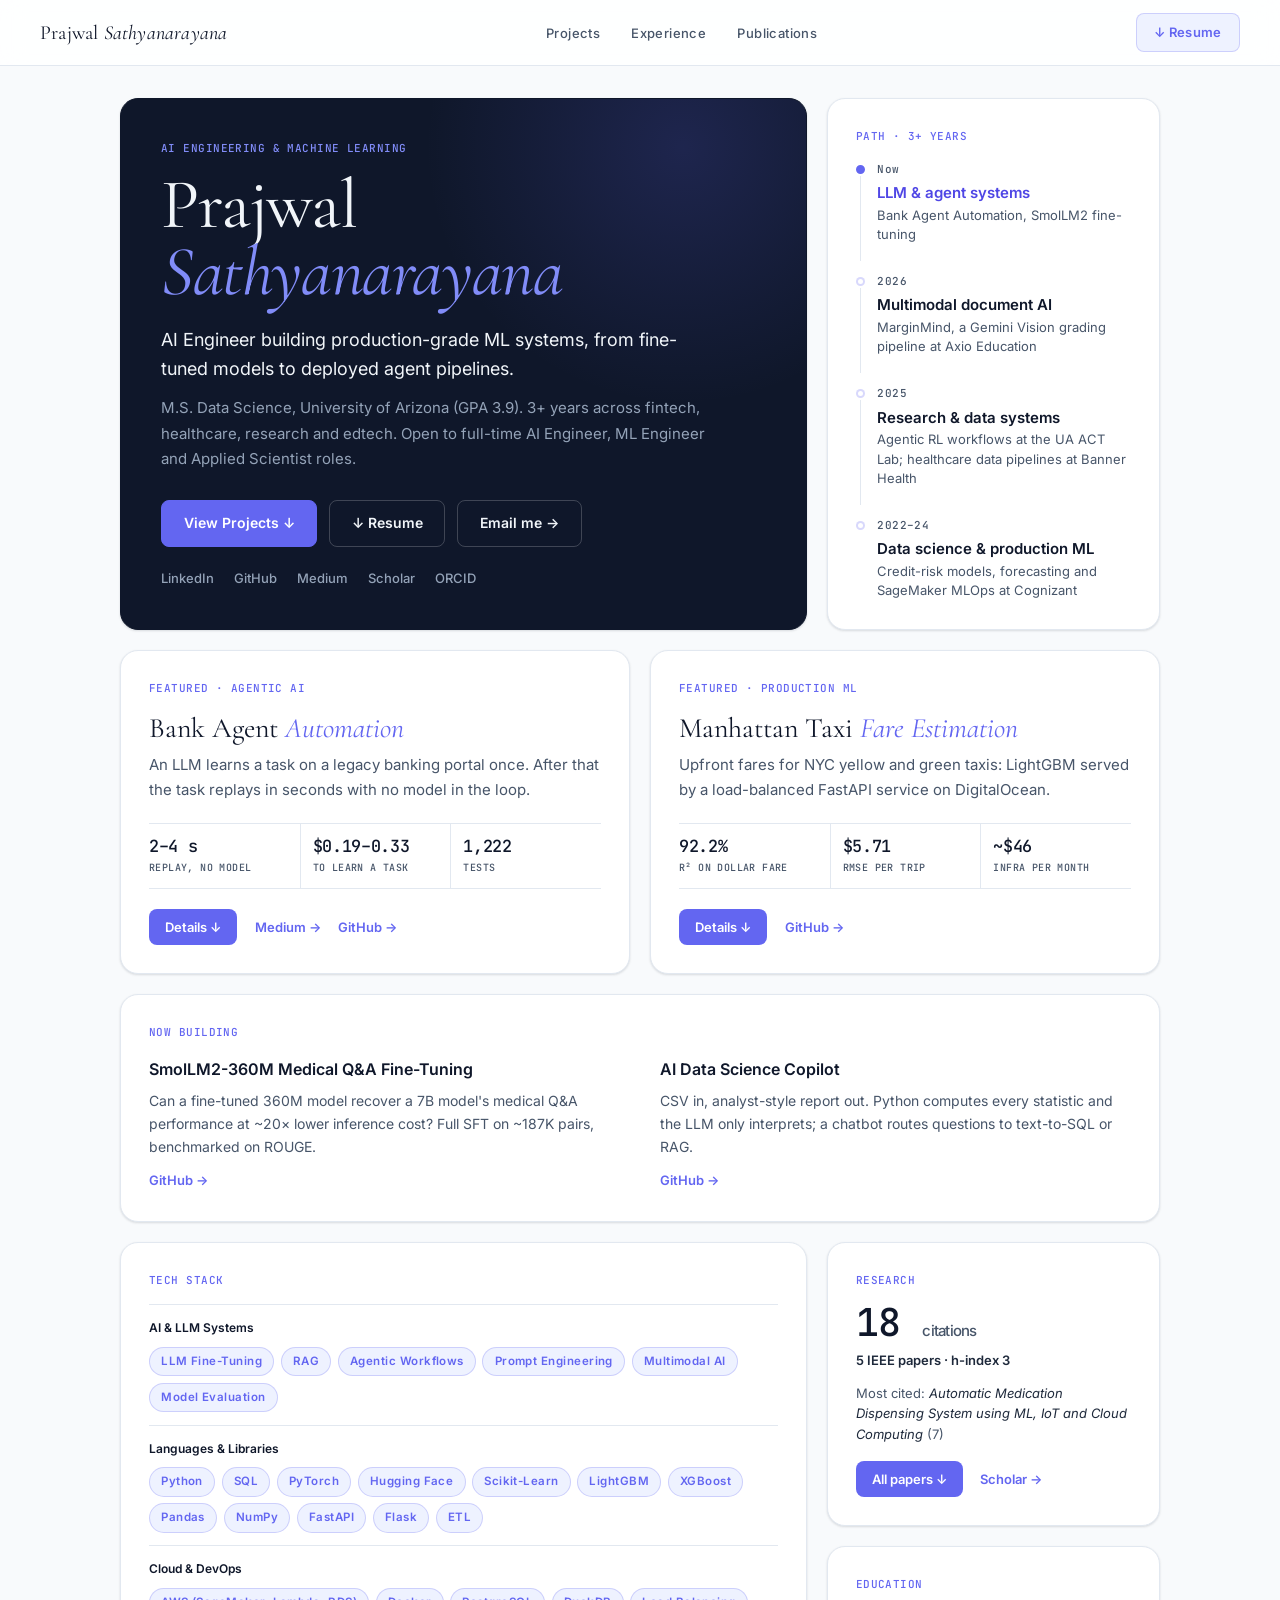
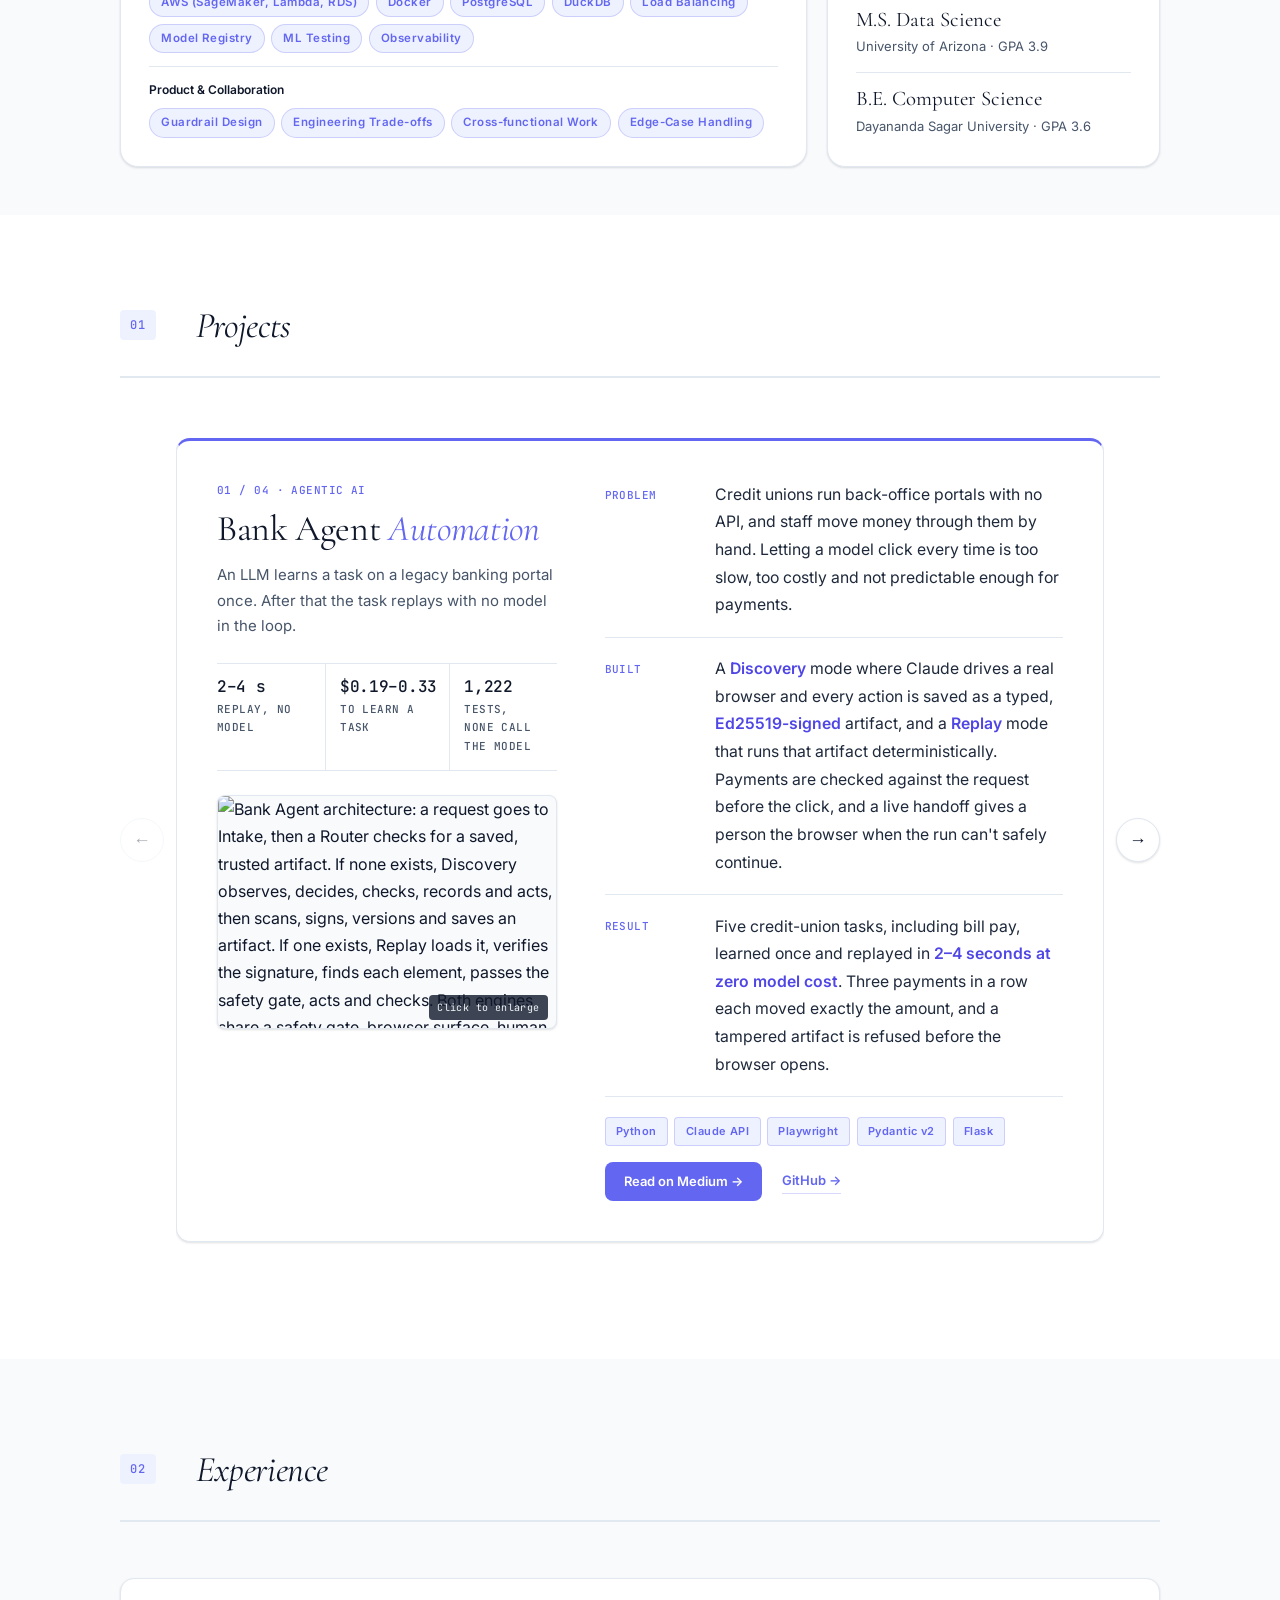
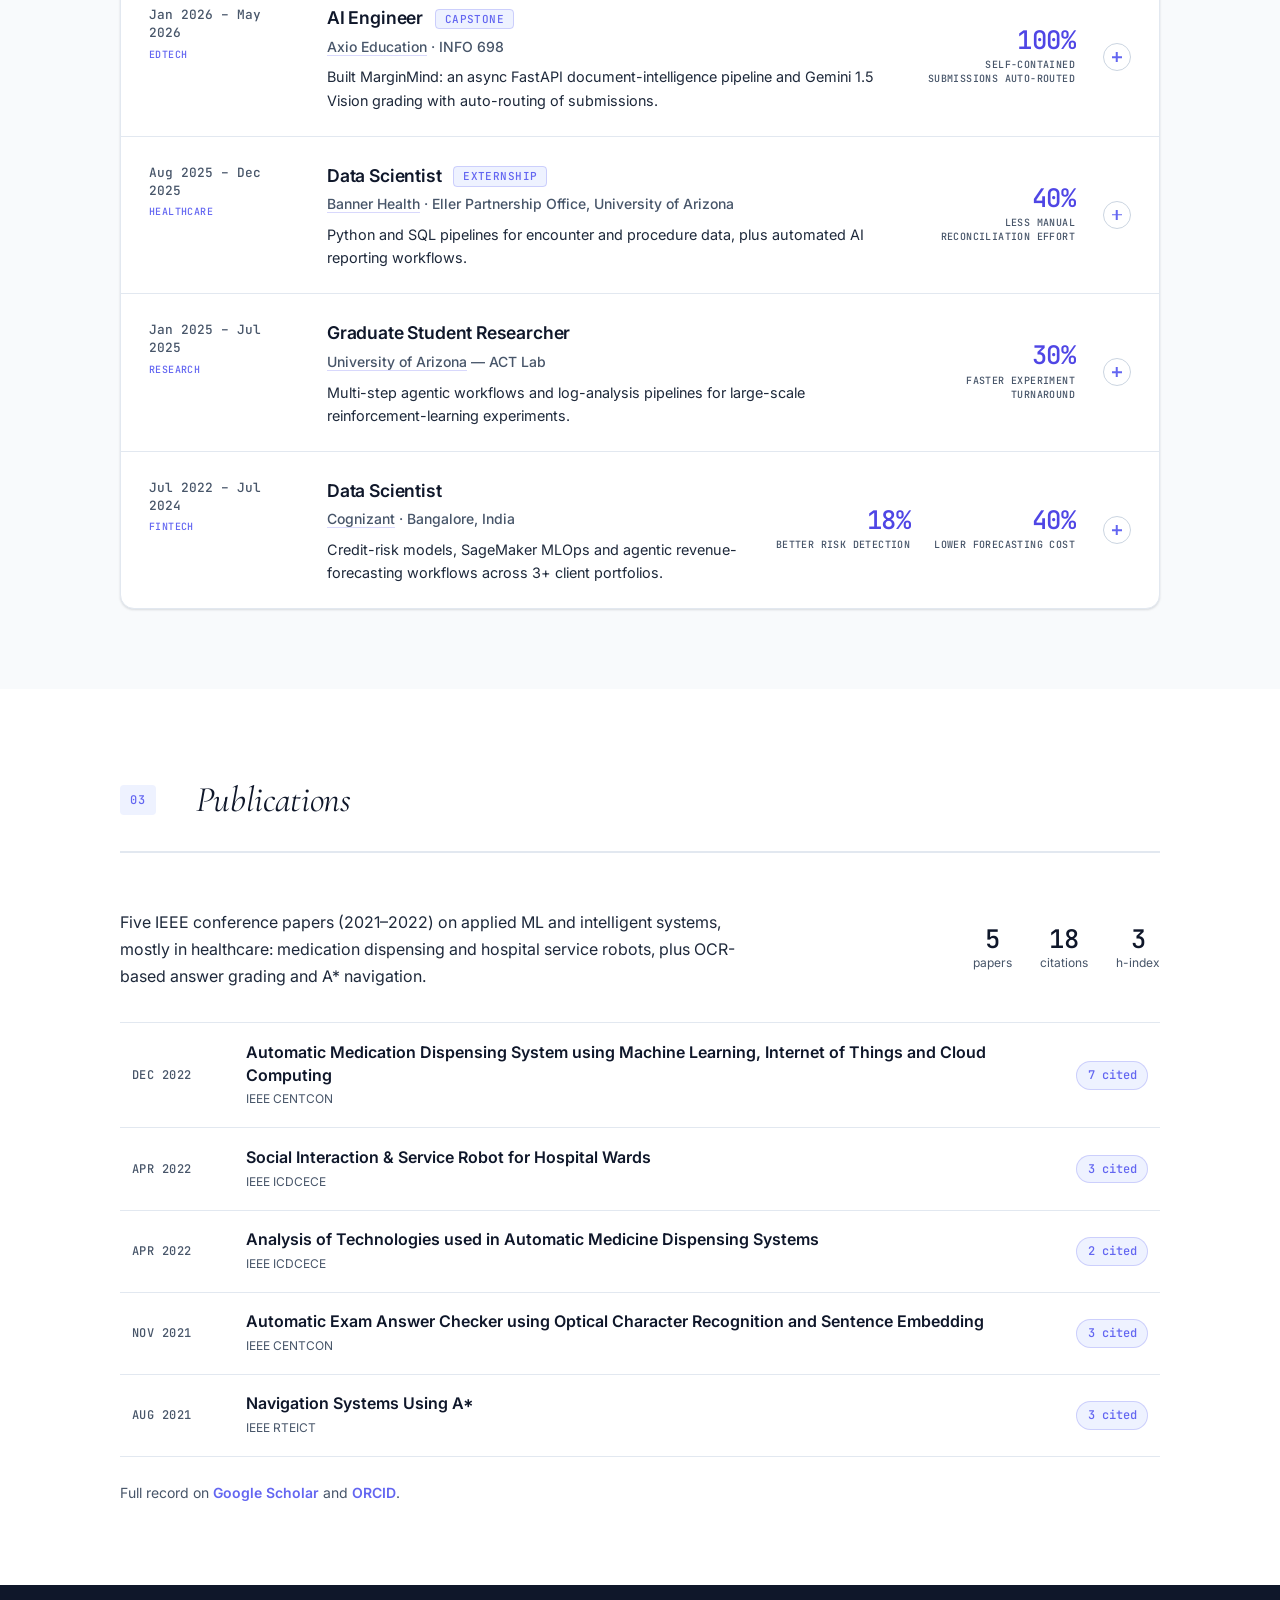
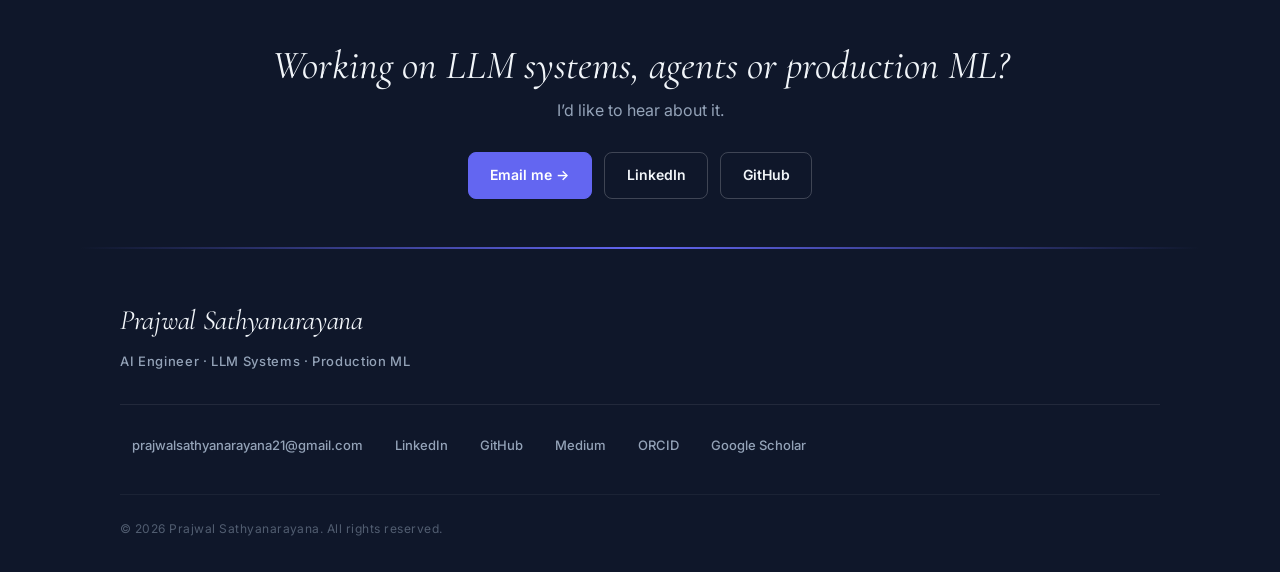
==== commit 94261e7b: "feat: add lightbox functionality for diagrams and enhance styling" ====
--- a/index.html
+++ b/index.html
@@ -18,7 +18,9 @@
   <link rel="icon" href="data:image/svg+xml,%3Csvg xmlns='http://www.w3.org/2000/svg' viewBox='0 0 64 64'%3E%3Crect width='64' height='64' rx='14' fill='%230f172a'/%3E%3Ctext x='50%25' y='54%25' text-anchor='middle' dominant-baseline='middle' font-family='Georgia,serif' font-style='italic' font-size='34' fill='%23818cf8'%3EPS%3C/text%3E%3C/svg%3E" />
   <script>document.documentElement.classList.add('js');</script>
   <link rel="stylesheet" href="style.css" />
-  <link href="https://fonts.googleapis.com/css2?family=Inter:wght@400;500;600;700&family=Cormorant+Garamond:ital,wght@0,300;0,400;0,500;0,600;1,300;1,400;1,500;1,600&display=swap" rel="stylesheet"/>
+  <link rel="preconnect" href="https://fonts.googleapis.com" />
+  <link rel="preconnect" href="https://fonts.gstatic.com" crossorigin />
+  <link href="https://fonts.googleapis.com/css2?family=Inter:wght@400;500;600&family=JetBrains+Mono:wght@400;500&family=Cormorant+Garamond:ital,wght@0,400;1,400&display=swap" rel="stylesheet"/>
 </head>
 <body>
 
@@ -56,11 +58,12 @@
 
         <div class="tile tile-hero reveal">
           <span class="tile-kicker">AI Engineering &amp; Machine Learning</span>
-          <h1 class="bento-name">Prajwal Sathyanarayana</em></h1>
+          <h1 class="bento-name">Prajwal <em>Sathyanarayana</em></h1>
           <p class="bento-headline">AI Engineer building production-grade ML systems, from fine-tuned models to deployed agent pipelines.</p>
           <p class="bento-bio">M.S. Data Science, University of Arizona (GPA 3.9). 3+ years across fintech, healthcare, research and edtech. Open to full-time AI Engineer, ML Engineer and Applied Scientist roles.</p>
           <div class="bento-actions">
-            <a href="Prajwal Sathyanarayana Resume.pdf" download class="bento-btn">&#8595; Resume</a>
+            <a href="#projects" class="bento-btn">View Projects &darr;</a>
+            <a href="Prajwal Sathyanarayana Resume.pdf" download class="bento-btn is-ghost">&#8595; Resume</a>
             <a href="mailto:prajwalsathyanarayana21@gmail.com" class="bento-btn is-ghost">Email me &rarr;</a>
           </div>
           <div class="bento-links">
@@ -72,27 +75,14 @@
           </div>
         </div>
 
-        <div class="tile tile-metrics reveal">
-          <div class="metric">
-            <span class="metric-num">3<sup>+</sup></span>
-            <span class="metric-label">Years shipping ML</span>
-            <span class="metric-context">Cognizant &middot; Banner Health &middot; Axio</span>
-          </div>
-          <div class="metric">
-            <span class="metric-num">40<sup>%</sup></span>
-            <span class="metric-label">Lower forecasting cost</span>
-            <span class="metric-context">Agentic forecasting workflows at Cognizant</span>
-          </div>
-          <div class="metric">
-            <span class="metric-num">18<sup>%</sup></span>
-            <span class="metric-label">Better credit-risk detection</span>
-            <span class="metric-context">Default-prediction models at Cognizant</span>
-          </div>
-          <div class="metric">
-            <span class="metric-num">18</span>
-            <span class="metric-label">Citations</span>
-            <span class="metric-context">Across 5 IEEE papers</span>
-          </div>
+        <div class="tile tile-path reveal">
+          <span class="tile-kicker">Path &middot; 3+ years</span>
+          <ol class="path">
+            <li class="is-now"><span class="path-when">Now</span><b>LLM &amp; agent systems</b><span>Bank Agent Automation, SmolLM2 fine-tuning</span></li>
+            <li><span class="path-when">2026</span><b>Multimodal document AI</b><span>MarginMind, a Gemini Vision grading pipeline at Axio Education</span></li>
+            <li><span class="path-when">2025</span><b>Research &amp; data systems</b><span>Agentic RL workflows at the UA ACT Lab; healthcare data pipelines at Banner Health</span></li>
+            <li><span class="path-when">2022&ndash;24</span><b>Data science &amp; production ML</b><span>Credit-risk models, forecasting and SageMaker MLOps at Cognizant</span></li>
+          </ol>
         </div>
 
         <div class="tile tile-feature reveal">
@@ -112,17 +102,33 @@
         </div>
 
         <div class="tile tile-feature reveal">
-          <span class="tile-kicker">Featured &middot; ML Engineering</span>
+          <span class="tile-kicker">Featured &middot; Production ML</span>
           <h2>Manhattan Taxi <em>Fare Estimation</em></h2>
           <p>Upfront fares for NYC yellow and green taxis: LightGBM served by a load-balanced FastAPI service on DigitalOcean.</p>
           <div class="tile-stats">
             <div><b>92.2%</b><span>R&sup2; on dollar fare</span></div>
             <div><b>$5.71</b><span>RMSE per trip</span></div>
-            <div><b>~$46</b><span>Infra per month</span></div>
+            <div class="has-tip" tabindex="0" data-tip="Load balancer $12 + 2 droplets $14 + managed Postgres $15 + Spaces $5; VPC and Mapbox free tier $0 = $46/month"><b>~$46</b><span>Infra per month</span><span class="sr-only"> (Load balancer $12 + 2 droplets $14 + managed Postgres $15 + Spaces $5; VPC and Mapbox free tier $0 = $46/month)</span></div>
           </div>
           <div class="tile-links">
             <a href="#projects" data-slide="1" class="tile-cta">Details &darr;</a>
             <a href="https://github.com/PrajwalSathyanarayana/Fare-Estimation-Pipeline-Manhattan-NYC-TLC-Data" target="_blank">GitHub &rarr;</a>
+          </div>
+        </div>
+
+        <div class="tile tile-building reveal">
+          <span class="tile-kicker">Now Building</span>
+          <div class="building-grid">
+            <div class="building-item">
+              <h3>SmolLM2-360M Medical Q&amp;A Fine-Tuning</h3>
+              <p>Can a fine-tuned 360M model recover a 7B model's medical Q&amp;A performance at ~20&times; lower inference cost? Full SFT on ~187K pairs, benchmarked on ROUGE.</p>
+              <a href="https://github.com/PrajwalSathyanarayana/smollm2-medical-sft" target="_blank">GitHub &rarr;</a>
+            </div>
+            <div class="building-item">
+              <h3>AI Data Science Copilot</h3>
+              <p>CSV in, analyst-style report out. Python computes every statistic and the LLM only interprets; a chatbot routes questions to text-to-SQL or RAG.</p>
+              <a href="https://github.com/PrajwalSathyanarayana/Data-Science-CoPilot" target="_blank">GitHub &rarr;</a>
+            </div>
           </div>
         </div>
 
@@ -130,19 +136,19 @@
           <span class="tile-kicker">Tech Stack</span>
           <div class="stack-row">
             <h3>AI &amp; LLM Systems</h3>
-            <div class="stack-tags"><span class="tag-item" title="full SFT, HuggingFace transformers/trl/peft/accelerate">LLM Fine-Tuning</span><span class="tag-item" title="text-to-SQL + embedding RAG hybrid">RAG &amp; Query Routing</span><span class="tag-item" title="multi-mode orchestration, discovery/replay architectures">Agentic Workflows</span><span class="tag-item">Prompt Engineering for Vision Agents</span><span class="tag-item" title="Gemini Vision, document classification/routing">Multimodal AI</span><span class="tag-item" title="ROUGE, R&sup2;, RMSE, statistical significance testing">Model Evaluation</span></div>
+            <div class="stack-tags"><span class="tag-item has-tip" tabindex="0" data-tip="full SFT, HuggingFace transformers/trl/peft/accelerate">LLM Fine-Tuning<span class="sr-only"> (full SFT, HuggingFace transformers/trl/peft/accelerate)</span></span><span class="tag-item has-tip" tabindex="0" data-tip="text-to-SQL + embedding RAG hybrid, query routing">RAG<span class="sr-only"> (text-to-SQL + embedding RAG hybrid, query routing)</span></span><span class="tag-item has-tip" tabindex="0" data-tip="multi-mode orchestration, discovery/replay architectures">Agentic Workflows<span class="sr-only"> (multi-mode orchestration, discovery/replay architectures)</span></span><span class="tag-item has-tip" tabindex="0" data-tip="for vision-driven agents">Prompt Engineering<span class="sr-only"> (for vision-driven agents)</span></span><span class="tag-item has-tip" tabindex="0" data-tip="Gemini Vision, document classification/routing">Multimodal AI<span class="sr-only"> (Gemini Vision, document classification/routing)</span></span><span class="tag-item has-tip" tabindex="0" data-tip="ROUGE, R&sup2;, RMSE, statistical significance testing">Model Evaluation<span class="sr-only"> (ROUGE, R&sup2;, RMSE, statistical significance testing)</span></span></div>
           </div>
           <div class="stack-row">
             <h3>Languages &amp; Libraries</h3>
-            <div class="stack-tags"><span class="tag-item">Python</span><span class="tag-item">SQL</span><span class="tag-item">Pandas</span><span class="tag-item">NumPy</span><span class="tag-item">Scikit-Learn</span><span class="tag-item">LightGBM</span><span class="tag-item">PyTorch</span><span class="tag-item">HuggingFace Datasets</span><span class="tag-item">FastAPI</span><span class="tag-item">REST APIs</span><span class="tag-item" title="schema normalization, feature engineering">Data Pipelines &amp; ETL</span></div>
+            <div class="stack-tags"><span class="tag-item">Python</span><span class="tag-item">SQL</span><span class="tag-item">PyTorch</span><span class="tag-item has-tip" tabindex="0" data-tip="transformers, datasets">Hugging Face<span class="sr-only"> (transformers, datasets)</span></span><span class="tag-item">Scikit-Learn</span><span class="tag-item">LightGBM</span><span class="tag-item">XGBoost</span><span class="tag-item">Pandas</span><span class="tag-item">NumPy</span><span class="tag-item">FastAPI</span><span class="tag-item">Flask</span><span class="tag-item has-tip" tabindex="0" data-tip="schema normalization, feature engineering">ETL<span class="sr-only"> (schema normalization, feature engineering)</span></span></div>
           </div>
           <div class="stack-row">
             <h3>Cloud &amp; DevOps</h3>
-            <div class="stack-tags"><span class="tag-item">AWS (SageMaker, Lambda, RDS)</span><span class="tag-item" title="containerized model serving">Docker</span><span class="tag-item" title="feature stores, prediction caching">PostgreSQL</span><span class="tag-item">DuckDB</span><span class="tag-item" title="DigitalOcean, high-availability serving">Load-Balanced Deployment</span><span class="tag-item" title="artifact storage, semantic versioning">Model Registry &amp; Versioning</span><span class="tag-item" title="deterministic, model-free test suites">CI-Style Testing for ML</span><span class="tag-item" title="execution tracing, audit logging">Structured Observability</span></div>
+            <div class="stack-tags"><span class="tag-item">AWS (SageMaker, Lambda, RDS)</span><span class="tag-item has-tip" tabindex="0" data-tip="containerized model serving">Docker<span class="sr-only"> (containerized model serving)</span></span><span class="tag-item has-tip" tabindex="0" data-tip="feature stores, prediction caching">PostgreSQL<span class="sr-only"> (feature stores, prediction caching)</span></span><span class="tag-item">DuckDB</span><span class="tag-item has-tip" tabindex="0" data-tip="DigitalOcean, high-availability serving">Load Balancing<span class="sr-only"> (DigitalOcean, high-availability serving)</span></span><span class="tag-item has-tip" tabindex="0" data-tip="artifact storage, semantic versioning">Model Registry<span class="sr-only"> (artifact storage, semantic versioning)</span></span><span class="tag-item has-tip" tabindex="0" data-tip="deterministic, model-free test suites">ML Testing<span class="sr-only"> (deterministic, model-free test suites)</span></span><span class="tag-item has-tip" tabindex="0" data-tip="execution tracing, audit logging">Observability<span class="sr-only"> (execution tracing, audit logging)</span></span></div>
           </div>
           <div class="stack-row">
             <h3>Product &amp; Collaboration</h3>
-            <div class="stack-tags"><span class="tag-item" title="rule-based guardrails independent of the model">Safety-Layered System Design</span><span class="tag-item" title="documented trade-offs">Defensible Engineering Decisions</span><span class="tag-item" title="bank operations, healthcare analytics, education workflows">Cross-functional Translation</span><span class="tag-item">Fast Iteration &amp; Edge Case Handling</span></div>
+            <div class="stack-tags"><span class="tag-item has-tip" tabindex="0" data-tip="rule-based safety layers independent of the model">Guardrail Design<span class="sr-only"> (rule-based safety layers independent of the model)</span></span><span class="tag-item has-tip" tabindex="0" data-tip="documented, defensible decisions">Engineering Trade-offs<span class="sr-only"> (documented, defensible decisions)</span></span><span class="tag-item has-tip" tabindex="0" data-tip="bank operations, healthcare analytics, education workflows">Cross-functional Work<span class="sr-only"> (bank operations, healthcare analytics, education workflows)</span></span><span class="tag-item has-tip" tabindex="0" data-tip="fast iteration on failure cases">Edge-Case Handling<span class="sr-only"> (fast iteration on failure cases)</span></span></div>
           </div>
         </div>
 
@@ -166,22 +172,6 @@
           <div class="edu-item">
             <h3>B.E. Computer Science</h3>
             <p>Dayananda Sagar University &middot; GPA 3.6</p>
-          </div>
-        </div>
-
-        <div class="tile tile-building reveal">
-          <span class="tile-kicker">Now Building</span>
-          <div class="building-grid">
-            <div class="building-item">
-              <h3>SmolLM2-360M Medical Q&amp;A Fine-Tuning</h3>
-              <p>Can a fine-tuned 360M model recover a 7B model's medical Q&amp;A performance at ~20&times; lower inference cost? Full SFT on ~187K pairs, benchmarked on ROUGE.</p>
-              <a href="https://github.com/PrajwalSathyanarayana/smollm2-medical-sft" target="_blank">GitHub &rarr;</a>
-            </div>
-            <div class="building-item">
-              <h3>AI Data Science Copilot</h3>
-              <p>CSV in, analyst-style report out. Python computes every statistic and the LLM only interprets; a chatbot routes questions to text-to-SQL or RAG.</p>
-              <a href="https://github.com/PrajwalSathyanarayana/Data-Science-CoPilot" target="_blank">GitHub &rarr;</a>
-            </div>
           </div>
         </div>
 
@@ -212,6 +202,12 @@
             <div class="feature-stat"><span class="feature-stat-val">$0.19&ndash;0.33</span><span class="feature-stat-label">To learn a task</span></div>
             <div class="feature-stat"><span class="feature-stat-val">1,222</span><span class="feature-stat-label">Tests, none call the model</span></div>
           </div>
+          <a href="img/bank-agent.jpg" target="_blank" class="feature-shot" data-lightbox aria-label="Enlarge the Bank Agent architecture diagram">
+            <picture>
+              <source srcset="img/bank-agent.webp" type="image/webp">
+              <img src="img/bank-agent.jpg" width="1233" height="848" loading="lazy" alt="Bank Agent architecture: a request goes to Intake, then a Router checks for a saved, trusted artifact. If none exists, Discovery observes, decides, checks, records and acts, then scans, signs, versions and saves an artifact. If one exists, Replay loads it, verifies the signature, finds each element, passes the safety gate, acts and checks. Both engines share a safety gate, browser surface, human handoff and evidence logger.">
+            </picture>
+          </a>
         </div>
         <div class="feature-body">
           <dl class="feature-story">
@@ -240,21 +236,30 @@
 
       <article class="project-feature">
         <div class="feature-head">
-          <span class="skill-kicker">02 / 04 &middot; ML Engineering</span>
+          <span class="skill-kicker">02 / 04 &middot; Production ML</span>
           <h3>Manhattan Taxi <em>Fare Estimation</em></h3>
           <p class="feature-sub">A cloud-native estimator that gives NYC yellow and green taxi riders an upfront fare before the ride, from pickup and dropoff zone, time and passenger count.</p>
           <div class="feature-stats">
             <div class="feature-stat"><span class="feature-stat-val">92.2%</span><span class="feature-stat-label">R&sup2; on dollar fare</span></div>
             <div class="feature-stat"><span class="feature-stat-val">$5.71</span><span class="feature-stat-label">Avg. error per trip (RMSE)</span></div>
-            <div class="feature-stat"><span class="feature-stat-val">~$46</span><span class="feature-stat-label">Infra cost per month</span></div>
-          </div>
-          <ol class="feature-flow" aria-label="System architecture">
-            <li><span>Ingest</span>TLC parquet &rarr; Postgres</li>
-            <li><span>Train</span>LightGBM + metrics</li>
-            <li><span>Registry</span>Versioned models in Spaces</li>
-            <li><span>Serve</span>FastAPI &times;2 behind a load balancer</li>
-            <li><span>Infer</span>Mapbox distance + Postgres cache</li>
-          </ol>
+            <div class="feature-stat has-tip" tabindex="0" data-tip="Load balancer $12 + 2 droplets $14 + managed Postgres $15 + Spaces $5; VPC and Mapbox free tier $0 = $46/month"><span class="feature-stat-val">~$46</span><span class="feature-stat-label">Infra cost per month</span><span class="sr-only"> (Load balancer $12 + 2 droplets $14 + managed Postgres $15 + Spaces $5; VPC and Mapbox free tier $0 = $46/month)</span></div>
+          </div>
+          <div class="feature-shots">
+            <a href="img/fare-estimation.jpg" target="_blank" class="feature-shot is-small" data-lightbox aria-label="Enlarge the infrastructure diagram">
+              <picture>
+                <source srcset="img/fare-estimation.webp" type="image/webp">
+                <img src="img/fare-estimation.jpg" width="610" height="576" loading="lazy" alt="Infrastructure: users reach a DigitalOcean load balancer inside a VPC, which sends traffic to two droplets running the FastAPI service in Docker; one also runs the training and ingest script. Both read from a managed Postgres database for logs and training data and from DigitalOcean Spaces for model storage, behind a firewall with snapshots and backups.">
+              </picture>
+              <span class="shot-label">Infrastructure</span>
+            </a>
+            <a href="img/fare-estimation-ui.png" target="_blank" class="feature-shot is-small" data-lightbox aria-label="Enlarge the estimator screenshot">
+              <picture>
+                <source srcset="img/fare-estimation-ui.webp" type="image/webp">
+                <img src="img/fare-estimation-ui.png" width="350" height="635" loading="lazy" alt="The NYC Taxi Fare Estimator form with pickup zone, dropoff zone, date, time and passenger count, showing an estimated fare of $16.37.">
+              </picture>
+              <span class="shot-label">Estimator UI</span>
+            </a>
+          </div>
         </div>
         <div class="feature-body">
           <dl class="feature-story">
@@ -288,10 +293,48 @@
         </div>
       </article>
 
-
       <article class="project-feature">
         <div class="feature-head">
-          <span class="skill-kicker">03 / 04 &middot; Data Visualization</span>
+          <span class="skill-kicker">03 / 04 &middot; Classical ML</span>
+          <h3>Predicting the Future: <em>Where Will Stocks, Cryptos, and Commodities Stand by 2026?</em></h3>
+          <p class="feature-sub">Forecasting stock, cryptocurrency and commodity prices through 2026 with linear regression on four years of daily prices, with Apple as the worked example.</p>
+          <div class="feature-stats">
+            <div class="feature-stat"><span class="feature-stat-val">0.765</span><span class="feature-stat-label">R&sup2; on Apple</span></div>
+            <div class="feature-stat"><span class="feature-stat-val">1,011</span><span class="feature-stat-label">Trading days</span></div>
+            <div class="feature-stat"><span class="feature-stat-val">$240.74</span><span class="feature-stat-label">Apple forecast, Jan 2026</span></div>
+          </div>
+        </div>
+        <div class="feature-body">
+          <dl class="feature-story">
+            <div class="feature-row">
+              <dt>Question</dt>
+              <dd>Where will stocks, cryptocurrencies and commodities stand by 2026 if their 2020&ndash;2024 trend continues, and how much of each price does time alone explain?</dd>
+            </div>
+            <div class="feature-row">
+              <dt>Data</dt>
+              <dd>Kaggle's <em>US Stock Market and Commodities Data (2020&ndash;2024)</em>: daily price and volume from Jan 2, 2020 to Jan 31, 2024. Stocks (Apple, Nvidia, Google, Meta, the S&amp;P&nbsp;500), crypto (Bitcoin, Ethereum) and commodities (natural gas, crude oil, gold, silver, platinum, copper). Mixed and malformed date formats were <strong>standardized</strong>, a <strong>date-ordinal</strong> column turned dates into a numeric regression input, and the last two days were trimmed for a clean range.</dd>
+            </div>
+            <div class="feature-row">
+              <dt>Model</dt>
+              <dd>Simple <strong>linear regression</strong> of price on time for each asset, plus an <strong>OLS</strong> regression for inference (coefficients, p-values, confidence intervals). Five custom analysis functions: summary statistics, monthly average price, monthly average plot, monthly percent-change plot and price-distribution histogram.</dd>
+            </div>
+            <div class="feature-row">
+              <dt>Result</dt>
+              <dd>For Apple, <strong>R&sup2; = 0.765</strong> (time alone explains 76.5% of price variance), MSE = 266.98. Price rises <strong>~$0.068/day</strong> (p&nbsp;&lt;&nbsp;0.05, 95% CI $0.066&ndash;$0.071) from an intercept of $90.84 on Jan 2, 2020 (95% CI $88.85&ndash;$92.87). Validation: $125.17 predicted vs. $124.85 actual for May 18, 2021, and $200.25 vs. $191.04 for May 20, 2024. Extrapolated forecast: <strong>$240.74</strong> on Jan 2, 2026.</dd>
+            </div>
+          </dl>
+          <div class="feature-foot">
+            <div class="project-tags"><span>Python</span><span>Linear Regression</span><span>OLS</span><span>Forecasting</span></div>
+            <div class="feature-links">
+              <a href="https://github.com/PrajwalSathyanarayana/Predictive-Modeling-for-Financial-Markets" target="_blank" class="feature-cta">View on GitHub &rarr;</a>
+            </div>
+          </div>
+        </div>
+      </article>
+
+      <article class="project-feature">
+        <div class="feature-head">
+          <span class="skill-kicker">04 / 04 &middot; Data Science</span>
           <h3>Analyzing English Premier League <em>Match Data</em></h3>
           <p class="feature-sub">An exploratory visualization project, built as an interactive Shiny dashboard, testing whether weather and betting odds predict EPL match outcomes.</p>
           <div class="feature-stats">
@@ -299,6 +342,22 @@
             <div class="feature-stat"><span class="feature-stat-val">3</span><span class="feature-stat-label">Sources merged</span></div>
             <div class="feature-stat"><span class="feature-stat-val">2021&ndash;23</span><span class="feature-stat-label">EPL seasons</span></div>
           </div>
+          <div class="feature-shots is-stacked">
+            <a href="img/epl-app.png" target="_blank" class="feature-shot is-small" data-lightbox aria-label="Enlarge the Shiny app screenshot">
+              <picture>
+                <source srcset="img/epl-app.webp" type="image/webp">
+                <img src="img/epl-app.png" width="1200" height="530" loading="lazy" alt="The Shiny app with Arsenal and temperature extremes selected: a lollipop chart of betting odds by match date, each match marked with the opponent's crest, green for wins and red for losses, with extreme-weather days shaded.">
+              </picture>
+              <span class="shot-label">Shiny app &middot; odds vs. outcomes</span>
+            </a>
+            <a href="img/epl-draws.png" target="_blank" class="feature-shot is-small" data-lightbox aria-label="Enlarge the draws-by-temperature chart">
+              <picture>
+                <source srcset="img/epl-draws.webp" type="image/webp">
+                <img src="img/epl-draws.png" width="1200" height="322" loading="lazy" alt="Match outcomes and draw probability by temperature: stacked home win, draw and away win shares, with the observed and smoothed draw rate rising at both cold and hot extremes.">
+              </picture>
+              <span class="shot-label">Draws vs. temperature</span>
+            </a>
+          </div>
         </div>
         <div class="feature-body">
           <dl class="feature-story">
@@ -323,45 +382,6 @@
             <div class="project-tags"><span>R</span><span>Shiny</span><span>Data Viz</span><span>Data Wrangling</span></div>
             <div class="feature-links">
               <a href="https://info-526-f24.github.io/project-01-MildCats/" target="_blank" class="feature-cta">View Project &rarr;</a>
-            </div>
-          </div>
-        </div>
-      </article>
-
-      <article class="project-feature">
-        <div class="feature-head">
-          <span class="skill-kicker">04 / 04 &middot; Forecasting</span>
-          <h3>Predicting the Future: <em>Where Will Stocks, Cryptos, and Commodities Stand by 2026?</em></h3>
-          <p class="feature-sub">Forecasting stock, cryptocurrency and commodity prices through 2026 with linear regression on four years of daily prices, with Apple as the worked example.</p>
-          <div class="feature-stats">
-            <div class="feature-stat"><span class="feature-stat-val">0.765</span><span class="feature-stat-label">R&sup2; on Apple</span></div>
-            <div class="feature-stat"><span class="feature-stat-val">1,011</span><span class="feature-stat-label">Trading days</span></div>
-            <div class="feature-stat"><span class="feature-stat-val">$240.74</span><span class="feature-stat-label">Apple forecast, Jan 2026</span></div>
-          </div>
-        </div>
-        <div class="feature-body">
-          <dl class="feature-story">
-            <div class="feature-row">
-              <dt>Question</dt>
-              <dd>Where will stocks, cryptocurrencies and commodities stand by 2026 if their 2020&ndash;2024 trend continues, and how much of each price does time alone explain?</dd>
-            </div>
-            <div class="feature-row">
-              <dt>Data</dt>
-              <dd>Kaggle's <em>US Stock Market and Commodities Data (2020&ndash;2024)</em>: daily price and volume from Jan 2, 2020 to Jan 31, 2024. Stocks (Apple, Nvidia, Google, Meta, the S&amp;P&nbsp;500), crypto (Bitcoin, Ethereum) and commodities (natural gas, crude oil, gold, silver, platinum, copper). Mixed and malformed date formats were <strong>standardized</strong>, a <strong>date-ordinal</strong> column turned dates into a numeric regression input, and the last two days were trimmed for a clean range.</dd>
-            </div>
-            <div class="feature-row">
-              <dt>Model</dt>
-              <dd>Simple <strong>linear regression</strong> of price on time for each asset, plus an <strong>OLS</strong> regression for inference (coefficients, p-values, confidence intervals). Five custom analysis functions: summary statistics, monthly average price, monthly average plot, monthly percent-change plot and price-distribution histogram.</dd>
-            </div>
-            <div class="feature-row">
-              <dt>Result</dt>
-              <dd>For Apple, <strong>R&sup2; = 0.765</strong> (time alone explains 76.5% of price variance), MSE = 266.98. Price rises <strong>~$0.068/day</strong> (p&nbsp;&lt;&nbsp;0.05, 95% CI $0.066&ndash;$0.071) from an intercept of $90.84 on Jan 2, 2020 (95% CI $88.85&ndash;$92.87). Validation: $125.17 predicted vs. $124.85 actual for May 18, 2021, and $200.25 vs. $191.04 for May 20, 2024. Extrapolated forecast: <strong>$240.74</strong> on Jan 2, 2026.</dd>
-            </div>
-          </dl>
-          <div class="feature-foot">
-            <div class="project-tags"><span>Python</span><span>Linear Regression</span><span>OLS</span><span>Forecasting</span></div>
-            <div class="feature-links">
-              <a href="https://github.com/PrajwalSathyanarayana/Predictive-Modeling-for-Financial-Markets" target="_blank" class="feature-cta">View on GitHub &rarr;</a>
             </div>
           </div>
         </div>
@@ -388,7 +408,7 @@
             <span class="xp-main">
               <span class="xp-role">AI Engineer <span class="tl-badge">Capstone</span></span>
               <span class="xp-org"><a href="https://axio.ai/" target="_blank">Axio Education</a> &middot; INFO 698</span>
-              <span class="xp-sum">Async FastAPI document-intelligence pipeline and Gemini 1.5 Vision grading with auto-routing of submissions.</span>
+              <span class="xp-sum">Built MarginMind: an async FastAPI document-intelligence pipeline and Gemini 1.5 Vision grading with auto-routing of submissions.</span>
             </span>
             <span class="xp-impact"><span class="xp-metric"><b>100%</b><small>Self-contained submissions auto-routed</small></span></span>
             <span class="xp-toggle" aria-hidden="true"></span>
@@ -478,6 +498,10 @@
         <span class="section-num">03</span>
         <span class="section-rule"></span>
         <h2 class="section-title">Publications</h2>
+      </div>
+      <div class="pub-intro reveal">
+        <p>Five IEEE conference papers (2021&ndash;2022) on applied ML and intelligent systems, mostly in healthcare: medication dispensing and hospital service robots, plus OCR-based answer grading and A* navigation.</p>
+        <div class="pub-stats"><span><b>5</b>papers</span><span><b>18</b>citations</span><span><b>3</b>h-index</span></div>
       </div>
 
       <div class="pub-list">
@@ -528,6 +552,15 @@
 
   <!-- FOOTER -->
   <footer id="footer">
+    <div class="footer-cta reveal">
+      <h2>Working on LLM systems, agents or production ML?</h2>
+      <p>I&rsquo;d like to hear about it.</p>
+      <div class="footer-cta-links">
+        <a href="mailto:prajwalsathyanarayana21@gmail.com" class="bento-btn">Email me &rarr;</a>
+        <a href="https://linkedin.com/in/prajwalsathyanarayana" target="_blank" class="bento-btn is-ghost">LinkedIn</a>
+        <a href="https://github.com/PrajwalSathyanarayana" target="_blank" class="bento-btn is-ghost">GitHub</a>
+      </div>
+    </div>
     <div class="footer-rule"></div>
     <div class="footer-inner">
       <div class="footer-brand">
--- a/style.css
+++ b/style.css
@@ -1,6 +1,6 @@
 /* ═══════════════════════════════════════════════════
    PRAJWAL SATHYANARAYANA — Modern Portfolio
-   Fonts:   Inter · Cormorant Garamond
+   Fonts:   Inter · JetBrains Mono · Cormorant Garamond (name & headings)
    Palette: Navy · Indigo accent · Clean white/slate
 ════════════════════════════════════════════════════ */
 
@@ -10,7 +10,7 @@
   --surface:     #ffffff;
   --bg:          #f8fafc;
   --bg-alt:      #f1f5f9;
-  --nav-bg:      rgba(255,255,255,0.97);
+  --nav-bg:      rgba(255,255,255,0.85);
 
   /* Dark surfaces */
   --dark:        #0f172a;
@@ -42,6 +42,7 @@
 
   --font-display: 'Cormorant Garamond', Georgia, serif;
   --font-body:    'Inter', -apple-system, BlinkMacSystemFont, 'Segoe UI', sans-serif;
+  --font-mono:    'JetBrains Mono', ui-monospace, SFMono-Regular, Consolas, monospace;
 
   --radius:     8px;
   --radius-lg:  14px;
@@ -91,13 +92,13 @@
 .nav-wordmark {
   font-family: var(--font-display);
   font-size: 1.25rem;
-  font-weight: 500;
+  font-weight: 400;
   color: var(--text);
   letter-spacing: 0.01em;
 }
 .nav-wordmark em {
   font-style: italic;
-  color: var(--accent);
+  color: var(--text);
 }
 .nav-links {
   display: flex;
@@ -194,8 +195,6 @@
 }
 .mob-link:hover { color: var(--accent); }
 
-/* Hero aside stats */
-
 /* ══════════════ SECTIONS ══════════════ */
 section { padding: 5rem 0; position: relative; z-index: 1; }
 .section-tinted { background: var(--bg); }
@@ -210,13 +209,14 @@
 }
 .section-num {
   font-size: 0.75rem;
-  font-weight: 700;
-  letter-spacing: 0.15em;
+  font-weight: 500;
+  letter-spacing: 0.04em;
   text-transform: uppercase;
   color: var(--accent);
   background: var(--accent-bg);
   padding: 0.3rem 0.65rem;
   border-radius: 4px;
+  font-family: var(--font-mono);
 }
 .section-rule { flex: 0; width: 0; }
 .section-title {
@@ -243,8 +243,8 @@
 /* ══════════════ EXPERIENCE ══════════════ */
 .tl-badge {
   font-size: 0.6875rem;
-  font-weight: 600;
-  letter-spacing: 0.06em;
+  font-weight: 500;
+  letter-spacing: 0.04em;
   text-transform: uppercase;
   color: var(--accent);
   background: var(--accent-bg);
@@ -254,6 +254,7 @@
   vertical-align: middle;
   margin-left: 0.5rem;
   font-style: normal;
+  font-family: var(--font-mono);
 }
 .tl-bullets { margin-bottom: 1.25rem; }
 .tl-bullets li {
@@ -288,12 +289,13 @@
 /* ══════════════ KICKER LABEL ══════════════ */
 .skill-kicker {
   font-size: 0.6875rem;
-  font-weight: 700;
-  letter-spacing: 0.12em;
+  font-weight: 500;
+  letter-spacing: 0.04em;
   text-transform: uppercase;
   color: var(--accent);
   margin-bottom: 0.6rem;
   display: block;
+  font-family: var(--font-mono);
 }
 
 /* ══════════════ PROJECTS ══════════════ */
@@ -399,7 +401,7 @@
 .footer-name {
   font-family: var(--font-display);
   font-size: 1.75rem;
-  font-weight: 300;
+  font-weight: 400;
   font-style: italic;
   color: var(--text-inv);
   letter-spacing: -0.01em;
@@ -513,20 +515,24 @@
 .feature-stat + .feature-stat { padding-left: 0.9rem; border-left: 1px solid var(--border); }
 .feature-stat-val {
   display: block;
-  font-family: var(--font-display);
-  font-size: 1.75rem;
-  font-weight: 400;
+  font-family: var(--font-mono);
+  font-size: 1rem;
+  font-weight: 500;
   line-height: 1.1;
   color: var(--text);
+  letter-spacing: -0.02em;
+  font-variant-numeric: tabular-nums;
+  white-space: nowrap;
 }
 .feature-stat-label {
   display: block;
   font-size: 0.6875rem;
-  font-weight: 600;
-  letter-spacing: 0.06em;
+  font-weight: 500;
+  letter-spacing: 0.04em;
   text-transform: uppercase;
   color: var(--text-3);
   margin-top: 0.25rem;
+  font-family: var(--font-mono);
 }
 .feature-story { display: flex; flex-direction: column; }
 .feature-row {
@@ -539,11 +545,12 @@
 .feature-row:first-child { padding-top: 0; }
 .feature-row dt {
   font-size: 0.6875rem;
-  font-weight: 700;
-  letter-spacing: 0.12em;
+  font-weight: 500;
+  letter-spacing: 0.04em;
   text-transform: uppercase;
   color: var(--accent);
   padding-top: 0.3rem;
+  font-family: var(--font-mono);
 }
 .feature-row dd {
   font-size: 0.9875rem;
@@ -617,43 +624,86 @@
 
 /* In-progress projects — short two-up cards */
 
-/* Architecture strip inside a featured card */
-.feature-flow {
-  list-style: none;
-  display: flex;
-  flex-direction: column;
-  counter-reset: flow;
-}
-.feature-flow li {
+/* Diagram / screenshot thumbnail inside a featured card */
+.feature-shot {
   position: relative;
-  font-size: 0.8125rem;
+  display: block;
+  border: 1px solid var(--border);
+  border-radius: var(--radius);
+  overflow: hidden;
+  background: var(--bg);
+  box-shadow: var(--shadow-sm);
+  transition: box-shadow var(--transition), border-color var(--transition);
+}
+.feature-shot:hover { box-shadow: var(--shadow); border-color: var(--accent-border); }
+.feature-shot img { display: block; width: 100%; height: auto; }
+.feature-shot::after {
+  content: "Click to enlarge";
+  position: absolute;
+  right: 0.5rem; bottom: 0.5rem;
+  font-family: var(--font-mono);
+  font-size: 0.625rem;
+  letter-spacing: 0.04em;
+  color: var(--text-inv);
+  background: rgba(15,23,42,0.8);
+  padding: 0.25rem 0.5rem;
+  border-radius: 4px;
+}
+
+.feature-shots { display: grid; grid-template-columns: 1fr 1fr; gap: 0.75rem; }
+.feature-shots.is-stacked { grid-template-columns: 1fr; }
+.feature-shots.is-stacked .feature-shot.is-small img { height: auto; max-height: 170px; }
+.feature-shot.is-small { background: var(--white); }
+.feature-shot.is-small img { height: 190px; object-fit: contain; padding: 0.5rem; }
+.feature-shot.is-small::after { content: none; }
+.shot-label {
+  display: block;
+  padding: 0.45rem 0.6rem;
+  border-top: 1px solid var(--border);
+  background: var(--bg);
+  font-family: var(--font-mono);
+  font-size: 0.625rem;
+  font-weight: 500;
+  letter-spacing: 0.04em;
+  text-transform: uppercase;
   color: var(--text-3);
-  line-height: 1.5;
-  padding: 0 0 0.85rem 1.4rem;
-}
-.feature-flow li::before {
-  content: '';
+}
+.feature-shot.is-small:hover .shot-label { color: var(--accent-dark); }
+
+/* Full-size view */
+.lightbox {
+  margin: auto;
+  padding: 0;
+  border: none;
+  background: transparent;
+  max-width: min(1240px, 95vw);
+  max-height: 95vh;
+  overflow: visible;
+}
+.lightbox::backdrop { background: rgba(15,23,42,0.82); backdrop-filter: blur(4px); }
+.lightbox img {
+  display: block;
+  width: 100%;
+  height: auto;
+  max-height: 90vh;
+  object-fit: contain;
+  border-radius: 12px;
+  background: var(--white);
+  box-shadow: var(--shadow-lg);
+}
+.lightbox-close {
   position: absolute;
-  left: 0.2rem; top: 0.4rem;
-  width: 7px; height: 7px;
+  top: -0.9rem; right: -0.9rem;
+  width: 36px; height: 36px;
   border-radius: 50%;
-  background: var(--accent);
-}
-.feature-flow li:not(:last-child)::after {
-  content: '';
-  position: absolute;
-  left: calc(0.2rem + 3px); top: 0.95rem; bottom: 0.1rem;
-  width: 1px;
-  background: var(--accent-border);
-}
-.feature-flow li span {
-  display: block;
-  font-size: 0.6875rem;
-  font-weight: 700;
-  letter-spacing: 0.12em;
-  text-transform: uppercase;
-  color: var(--text);
-}
+  border: 1px solid rgba(255,255,255,0.2);
+  background: var(--dark);
+  color: var(--white);
+  font-size: 1.25rem;
+  line-height: 1;
+  cursor: pointer;
+}
+.lightbox-close:hover { background: var(--accent); }
 
 @media (max-width: 960px) {
   .project-feature { grid-template-columns: 1fr; gap: 2rem; padding: 2rem; }
@@ -677,7 +727,7 @@
 .bento {
   display: grid;
   grid-template-columns: repeat(6, 1fr);
-  gap: 1rem;
+  gap: 1.25rem;
 }
 .tile {
   background: var(--surface);
@@ -688,16 +738,20 @@
   display: flex;
   flex-direction: column;
   min-width: 0;
-  transition: border-color var(--transition), box-shadow var(--transition);
+  transition: border-color var(--transition), box-shadow var(--transition),
+              transform 0.2s cubic-bezier(0.16, 1, 0.3, 1);
 }
 .tile:hover { border-color: var(--accent-border); box-shadow: var(--shadow); }
+.bento .tile:hover { transform: translateY(-2px); }
+.bento .tile-hero:hover { transform: none; }
 .tile-kicker {
   font-size: 0.6875rem;
-  font-weight: 700;
-  letter-spacing: 0.12em;
+  font-weight: 500;
+  letter-spacing: 0.04em;
   text-transform: uppercase;
   color: var(--accent);
   margin-bottom: 0.9rem;
+  font-family: var(--font-mono);
 }
 
 /* Hero tile */
@@ -724,7 +778,7 @@
 .bento-name {
   font-family: var(--font-display);
   font-size: clamp(2.75rem, 5.5vw, 4.5rem);
-  font-weight: 300;
+  font-weight: 400;
   line-height: 0.95;
   letter-spacing: -0.02em;
   color: var(--text-inv);
@@ -774,23 +828,6 @@
 }
 .bento-links a:hover { color: var(--accent-dim); }
 
-/* Metrics tile */
-.tile-metrics { grid-column: span 2; grid-row: span 2; justify-content: space-between; }
-.metric { padding: 0.85rem 0; border-bottom: 1px solid var(--border); }
-.metric:first-child { padding-top: 0; }
-.metric:last-child { border-bottom: none; padding-bottom: 0; }
-.metric-num {
-  display: block;
-  font-family: var(--font-display);
-  font-size: 2.5rem;
-  font-weight: 300;
-  line-height: 1;
-  color: var(--text);
-}
-.metric-num sup { font-size: 1.1rem; color: var(--accent); vertical-align: super; }
-.metric-label { display: block; font-size: 0.8125rem; font-weight: 600; color: var(--text-2); margin-top: 0.3rem; }
-.metric-context { display: block; font-size: 0.75rem; color: var(--text-3); line-height: 1.5; }
-
 /* Featured project tiles */
 .tile-feature { grid-column: span 3; }
 .tile-feature h2 {
@@ -814,20 +851,23 @@
 .tile-stats div + div { padding-left: 0.75rem; border-left: 1px solid var(--border); }
 .tile-stats b {
   display: block;
-  font-family: var(--font-display);
-  font-size: 1.4rem;
-  font-weight: 400;
+  font-family: var(--font-mono);
+  font-size: 1.05rem;
+  font-weight: 500;
   color: var(--text);
   line-height: 1.2;
+  letter-spacing: -0.02em;
+  font-variant-numeric: tabular-nums;
 }
 .tile-stats span {
   display: block;
   font-size: 0.625rem;
-  font-weight: 600;
-  letter-spacing: 0.06em;
+  font-weight: 500;
+  letter-spacing: 0.04em;
   text-transform: uppercase;
   color: var(--text-3);
   margin-top: 0.15rem;
+  font-family: var(--font-mono);
 }
 .tile-links { display: flex; flex-wrap: wrap; gap: 0.75rem 1.1rem; align-items: center; margin-top: auto; }
 .tile-links a { font-size: 0.8125rem; font-weight: 600; color: var(--accent); transition: color var(--transition), background var(--transition); }
@@ -839,46 +879,130 @@
 .tile-stack { grid-column: span 4; grid-row: span 2; }
 .stack-row { padding: 0.8rem 0; border-top: 1px solid var(--border); }
 .stack-row:last-child { padding-bottom: 0; }
-.stack-row h3 { font-size: 0.75rem; font-weight: 700; color: var(--text); margin-bottom: 0.5rem; }
+.stack-row h3 { font-size: 0.75rem; font-weight: 600; color: var(--text); margin-bottom: 0.5rem; }
 .stack-tags { display: flex; flex-wrap: wrap; gap: 0.4rem; }
 .stack-tags .tag-item { font-size: 0.72rem; padding: 0.25rem 0.7rem; }
-.stack-tags .tag-item[title] { cursor: help; }
+.stack-tags .tag-item {
+  transition: background var(--transition), border-color var(--transition), color var(--transition),
+              transform 0.2s cubic-bezier(0.16, 1, 0.3, 1);
+}
+.stack-tags .tag-item:hover { background: var(--white); border-color: var(--accent); transform: translateY(-1px); }
+
+/* Pill tooltips — hover, keyboard focus, or tap on touch screens */
+.has-tip { position: relative; cursor: help; outline: none; }
+.has-tip:focus-visible { box-shadow: 0 0 0 2px var(--accent); }
+.has-tip::after {
+  content: attr(data-tip);
+  position: absolute;
+  left: 50%;
+  bottom: calc(100% + 8px);
+  width: max-content;
+  max-width: min(240px, 80vw);
+  padding: 0.45rem 0.65rem;
+  border-radius: 6px;
+  background: var(--dark);
+  color: var(--text-inv);
+  font-family: var(--font-mono);
+  font-size: 0.6875rem;
+  font-weight: 400;
+  letter-spacing: 0;
+  line-height: 1.45;
+  white-space: normal;
+  text-align: left;
+  box-shadow: var(--shadow-lg);
+  opacity: 0;
+  pointer-events: none;
+  transform: translate(-50%, 4px);
+  transition: opacity 0.15s ease, transform 0.15s ease;
+  z-index: 20;
+}
+.has-tip:hover::after,
+.has-tip:focus::after { opacity: 1; transform: translate(-50%, 0); }
+.sr-only {
+  position: absolute;
+  width: 1px; height: 1px;
+  padding: 0; margin: -1px;
+  overflow: hidden;
+  clip: rect(0, 0, 0, 0);
+  white-space: nowrap;
+  border: 0;
+}
 
 /* Research + education tiles */
 .tile-research, .tile-edu { grid-column: span 2; }
 .research-num {
-  font-family: var(--font-display);
-  font-size: 3.25rem;
-  font-weight: 300;
+  font-family: var(--font-mono);
+  font-size: 2.4rem;
+  font-weight: 500;
   line-height: 1;
   color: var(--text);
+  letter-spacing: -0.02em;
+  font-variant-numeric: tabular-nums;
 }
 .research-num span { font-family: var(--font-body); font-size: 0.9375rem; color: var(--text-3); }
 .research-meta { font-size: 0.8125rem; font-weight: 600; color: var(--text-2); margin: 0.4rem 0 0.75rem; }
 .research-top { font-size: 0.8125rem; color: var(--text-3); line-height: 1.55; margin-bottom: 1rem; }
 .research-top em { color: var(--text-2); }
 .edu-item + .edu-item { margin-top: 0.9rem; padding-top: 0.9rem; border-top: 1px solid var(--border); }
-.edu-item h3 { font-family: var(--font-display); font-size: 1.3rem; font-weight: 500; color: var(--text); line-height: 1.2; }
+.edu-item h3 { font-family: var(--font-display); font-size: 1.3rem; font-weight: 400; color: var(--text); line-height: 1.2; }
 .edu-item p { font-size: 0.8125rem; color: var(--text-3); margin-top: 0.15rem; }
 
 /* Now-building tile */
 .tile-building { grid-column: span 6; }
 .building-grid { display: grid; grid-template-columns: 1fr 1fr; gap: 1.25rem 2.5rem; }
-.building-item h3 { font-size: 1rem; font-weight: 700; color: var(--text); margin-bottom: 0.35rem; }
+.building-item h3 { font-size: 1rem; font-weight: 600; color: var(--text); margin-bottom: 0.35rem; }
 .building-item p { font-size: 0.875rem; color: var(--text-3); line-height: 1.65; margin-bottom: 0.5rem; }
 .building-item a { font-size: 0.8125rem; font-weight: 600; color: var(--accent); }
 .building-item a:hover { color: var(--accent-dark); }
 
+/* ══════════════ CAREER PATH TILE ══════════════ */
+.tile-path { grid-column: span 2; grid-row: span 2; }
+.path { list-style: none; display: flex; flex-direction: column; flex: 1; justify-content: space-between; }
+.path li {
+  position: relative;
+  padding: 0 0 1.1rem 1.35rem;
+  display: flex;
+  flex-direction: column;
+}
+.path li:last-child { padding-bottom: 0; }
+.path li::before {
+  content: "";
+  position: absolute;
+  left: 0; top: 0.3rem;
+  width: 9px; height: 9px;
+  border-radius: 50%;
+  background: var(--surface);
+  border: 2px solid var(--accent-border);
+}
+.path li:not(:last-child)::after {
+  content: "";
+  position: absolute;
+  left: 4px; top: 1rem; bottom: 0.1rem;
+  width: 1px;
+  background: var(--border);
+}
+.path li.is-now::before { background: var(--accent); border-color: var(--accent); }
+.path-when {
+  font-family: var(--font-mono);
+  font-size: 0.6875rem;
+  font-weight: 500;
+  letter-spacing: 0.04em;
+  color: var(--text-3);
+  font-variant-numeric: tabular-nums;
+}
+.path li b { font-size: 0.9375rem; font-weight: 600; color: var(--text); margin-top: 0.1rem; }
+.path li span:last-child { font-size: 0.8125rem; color: var(--text-3); line-height: 1.5; }
+.path li.is-now b { color: var(--accent-dark); }
+
 @media (max-width: 960px) {
   .bento { grid-template-columns: repeat(2, 1fr); }
-  .tile-hero, .tile-metrics, .tile-stack, .tile-building { grid-column: span 2; grid-row: auto; }
+  .tile-hero, .tile-path, .tile-stack, .tile-building { grid-column: span 2; grid-row: auto; }
   .tile-feature, .tile-research, .tile-edu { grid-column: span 1; }
-  .tile-metrics { display: grid; grid-template-columns: repeat(2, 1fr); gap: 0 1.5rem; }
-  .metric, .metric:first-child, .metric:last-child { padding: 0.85rem 0; border-bottom: 1px solid var(--border); }
+  .path { display: grid; grid-template-columns: repeat(2, 1fr); gap: 0 1.5rem; }
 }
 @media (max-width: 640px) {
   .bento { grid-template-columns: 1fr; }
-  .tile-hero, .tile-metrics, .tile-stack, .tile-building,
+  .tile-hero, .tile-path, .tile-stack, .tile-building,
   .tile-feature, .tile-research, .tile-edu { grid-column: auto; }
   .tile { padding: 1.5rem; }
   .tile-hero { padding: 1.75rem; }
@@ -897,19 +1021,21 @@
   transition: background var(--transition);
 }
 .pub-row:hover { background: var(--accent-bg); }
-.pub-when { font-size: 0.75rem; font-weight: 600; letter-spacing: 0.04em; text-transform: uppercase; color: var(--text-3); }
+.pub-when { font-size: 0.75rem; font-weight: 500; letter-spacing: 0.04em; text-transform: uppercase; color: var(--text-3); font-family: var(--font-mono); font-variant-numeric: tabular-nums; }
 .pub-title { display: block; font-size: 1rem; font-weight: 600; color: var(--text); line-height: 1.45; }
 .pub-row:hover .pub-title { color: var(--accent-dark); }
 .pub-venue { display: block; font-size: 0.75rem; color: var(--text-3); margin-top: 0.15rem; }
 .pub-cites {
   font-size: 0.75rem;
-  font-weight: 600;
+  font-weight: 500;
   color: var(--accent);
   background: var(--accent-bg);
   border: 1px solid var(--accent-border);
   padding: 0.2rem 0.65rem;
   border-radius: 20px;
   white-space: nowrap;
+  font-family: var(--font-mono);
+  font-variant-numeric: tabular-nums;
 }
 .pub-more { font-size: 0.875rem; color: var(--text-3); margin-top: 1.5rem; }
 .pub-more a { color: var(--accent); font-weight: 600; }
@@ -943,23 +1069,26 @@
 .xp-row summary:focus-visible { outline: 2px solid var(--accent); outline-offset: -2px; }
 .xp-when {
   font-size: 0.8rem;
-  font-weight: 600;
+  font-weight: 500;
   color: var(--text-3);
   line-height: 1.4;
   align-self: start;
   padding-top: 0.2rem;
+  font-family: var(--font-mono);
+  font-variant-numeric: tabular-nums;
 }
 .xp-when small {
   display: block;
   margin-top: 0.35rem;
   font-size: 0.625rem;
-  font-weight: 700;
-  letter-spacing: 0.1em;
+  font-weight: 500;
+  letter-spacing: 0.04em;
   text-transform: uppercase;
   color: var(--accent);
+  font-family: var(--font-mono);
 }
 .xp-main { display: block; min-width: 0; }
-.xp-role { display: block; font-size: 1.1rem; font-weight: 700; color: var(--text); letter-spacing: -0.01em; }
+.xp-role { display: block; font-size: 1.1rem; font-weight: 600; color: var(--text); letter-spacing: -0.01em; }
 .xp-org { display: block; font-size: 0.875rem; font-weight: 500; color: var(--text-3); margin-top: 0.1rem; }
 .xp-org a { color: inherit; border-bottom: 1px solid var(--accent-border); transition: color var(--transition), border-color var(--transition); }
 .xp-org a:hover { color: var(--accent); border-color: var(--accent); }
@@ -968,21 +1097,24 @@
 .xp-metric { display: block; text-align: right; max-width: 150px; }
 .xp-metric b {
   display: block;
-  font-family: var(--font-display);
-  font-size: 2.25rem;
-  font-weight: 400;
+  font-family: var(--font-mono);
+  font-size: 1.6rem;
+  font-weight: 500;
   line-height: 1;
   color: var(--accent-dark);
+  letter-spacing: -0.02em;
+  font-variant-numeric: tabular-nums;
 }
 .xp-metric small {
   display: block;
   margin-top: 0.3rem;
   font-size: 0.625rem;
-  font-weight: 600;
-  letter-spacing: 0.06em;
+  font-weight: 500;
+  letter-spacing: 0.04em;
   text-transform: uppercase;
   color: var(--text-3);
   line-height: 1.4;
+  font-family: var(--font-mono);
 }
 .xp-toggle {
   position: relative;
@@ -1016,3 +1148,51 @@
   .xp-metric { text-align: left; }
   .xp-detail { padding: 0 1.25rem 1.25rem; }
 }
+
+/* ══════════════ PUBLICATIONS INTRO ══════════════ */
+.pub-intro {
+  display: flex;
+  align-items: center;
+  justify-content: space-between;
+  gap: 2rem;
+  margin-bottom: 2rem;
+}
+.pub-intro p { font-size: 1rem; color: var(--text-2); line-height: 1.7; max-width: 640px; }
+.pub-stats { display: flex; gap: 1.75rem; flex-shrink: 0; }
+.pub-stats span { font-size: 0.75rem; color: var(--text-3); text-align: center; }
+.pub-stats b {
+  display: block;
+  font-family: var(--font-mono);
+  font-size: 1.6rem;
+  font-weight: 500;
+  color: var(--text);
+  font-variant-numeric: tabular-nums;
+  line-height: 1.1;
+}
+
+/* ══════════════ FOOTER CALL TO ACTION ══════════════ */
+.footer-cta {
+  max-width: 1120px;
+  margin: 0 auto 3rem;
+  padding: 0 2.5rem;
+  text-align: center;
+}
+.footer-cta h2 {
+  font-family: var(--font-display);
+  font-size: clamp(1.75rem, 3.5vw, 2.5rem);
+  font-weight: 400;
+  font-style: italic;
+  color: var(--text-inv);
+  line-height: 1.2;
+  margin-bottom: 0.5rem;
+}
+.footer-cta p { font-size: 1rem; color: var(--text-inv-2); margin-bottom: 1.75rem; }
+.footer-cta-links { display: flex; justify-content: center; gap: 0.75rem; flex-wrap: wrap; }
+
+@media (max-width: 768px) {
+  .pub-intro { flex-direction: column; align-items: flex-start; gap: 1.25rem; }
+  .footer-cta { padding: 0 1.25rem; }
+}
+@media (max-width: 640px) {
+  .path { grid-template-columns: 1fr; }
+}
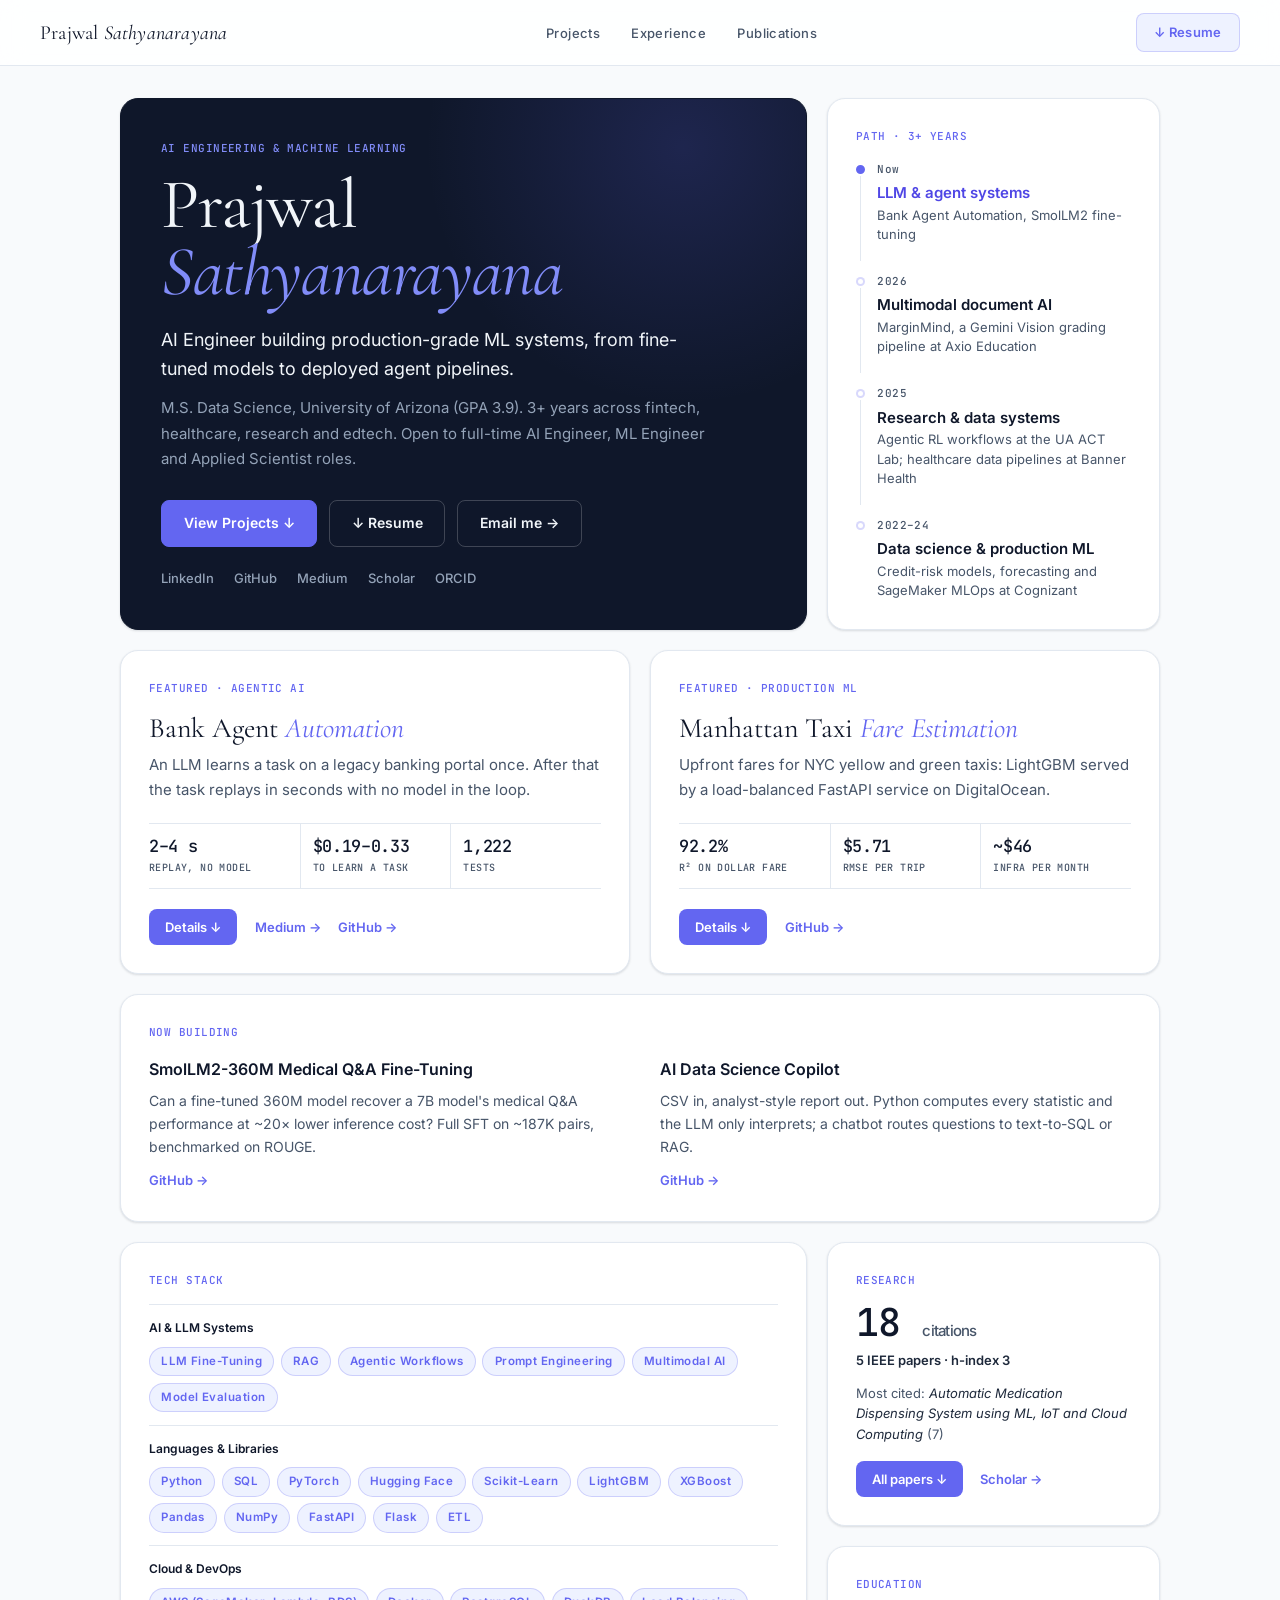
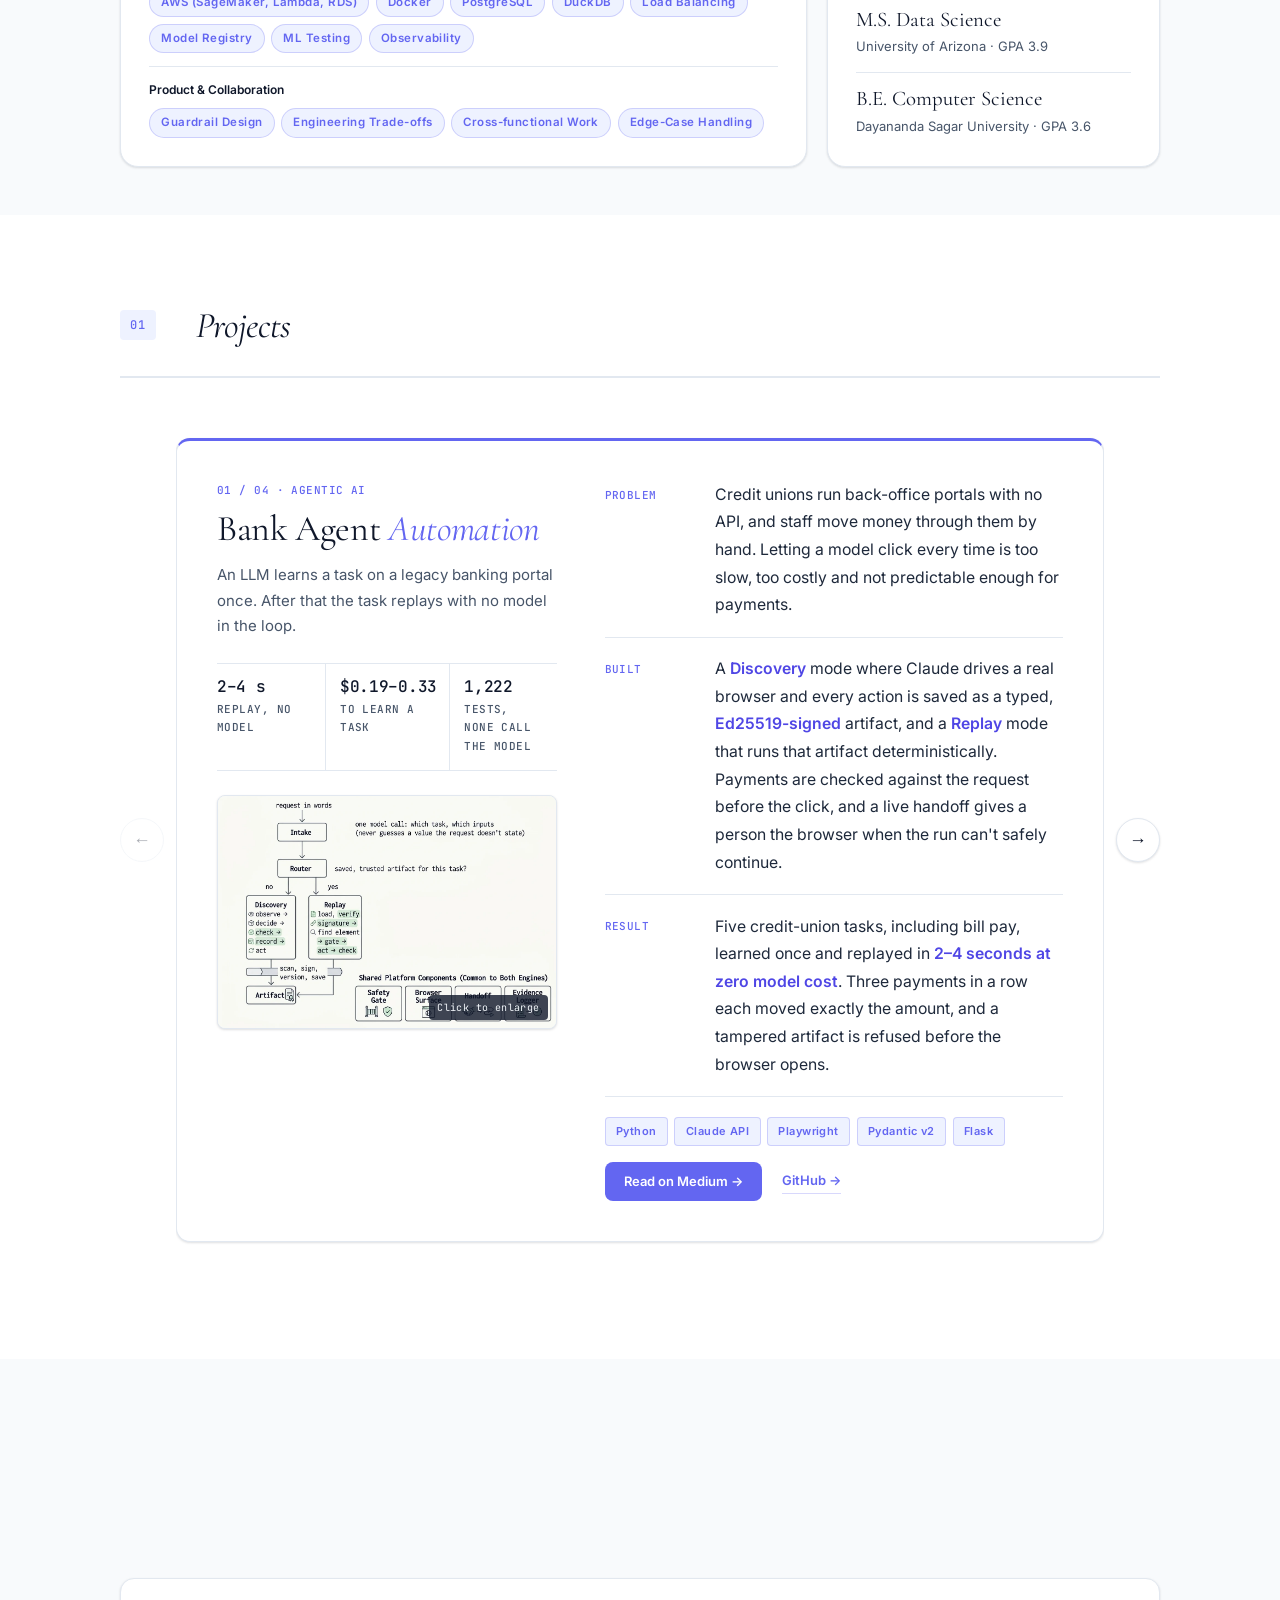
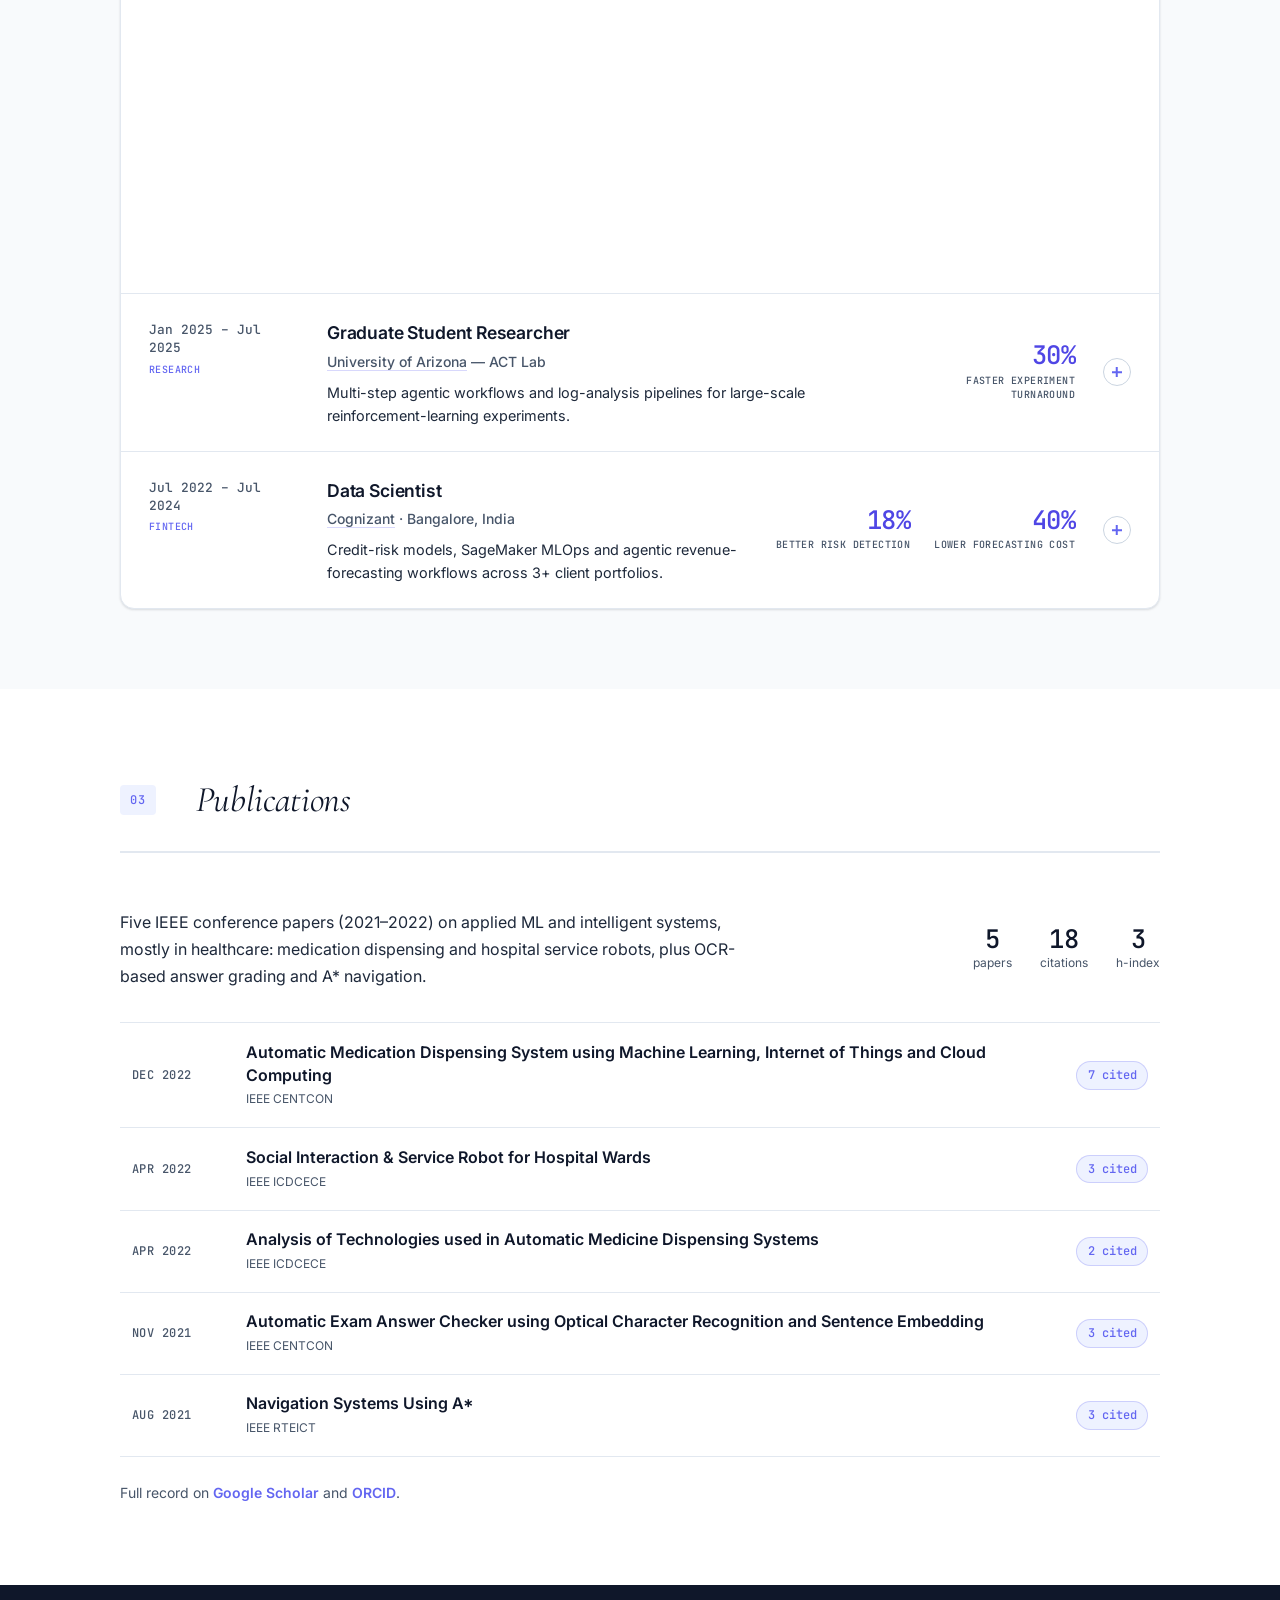
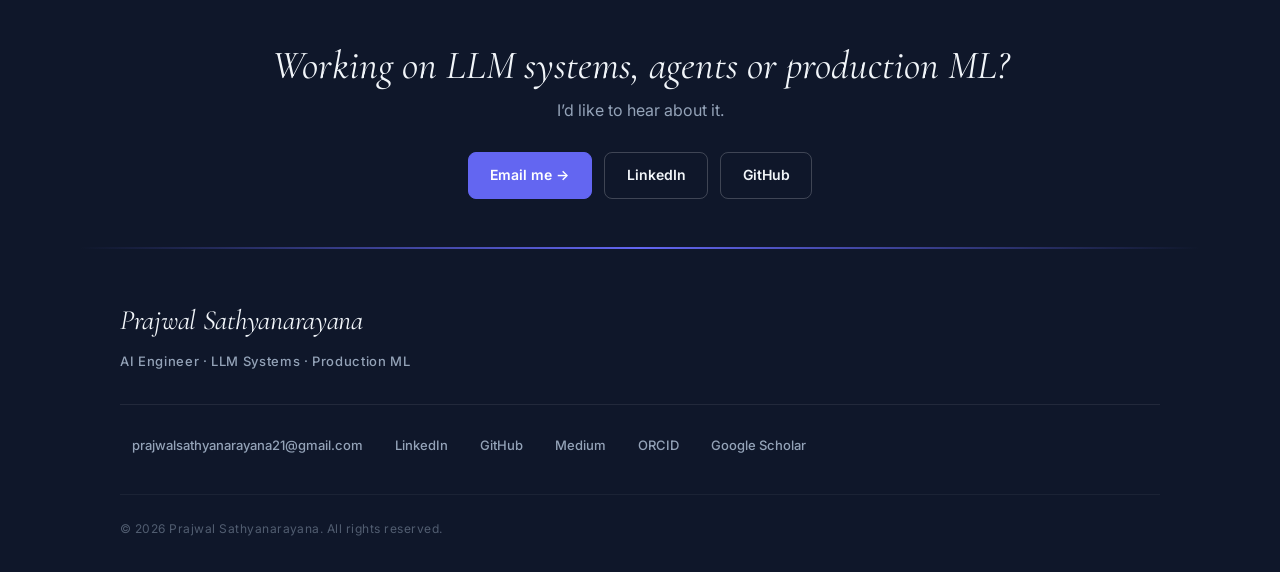
==== commit 7cc684e9: "feat: enhance SEO and accessibility with structured data and improved meta tags" ====
--- a/index.html
+++ b/index.html
@@ -9,18 +9,64 @@
   <link rel="canonical" href="https://prajwalsathyanarayana.github.io/" />
   <meta property="og:type" content="website" />
   <meta property="og:url" content="https://prajwalsathyanarayana.github.io/" />
-  <meta property="og:title" content="Prajwal Sathyanarayana — AI Engineer" />
+  <meta property="og:title" content="Prajwal Sathyanarayana - AI Engineer" />
   <meta property="og:description" content="AI Engineer building production-grade ML systems, from fine-tuned models to deployed agent pipelines. Projects, experience and publications." />
-  <meta name="twitter:card" content="summary" />
+  <meta property="og:image" content="https://prajwalsathyanarayana.github.io/img/og-card.png" />
+  <meta property="og:image:width" content="1200" />
+  <meta property="og:image:height" content="630" />
+  <meta property="og:image:alt" content="Prajwal Sathyanarayana — AI Engineer building production-grade ML systems, from fine-tuned models to deployed agent pipelines." />
+  <meta property="og:site_name" content="Prajwal Sathyanarayana" />
+  <meta name="twitter:card" content="summary_large_image" />
+  <meta name="twitter:image" content="https://prajwalsathyanarayana.github.io/img/og-card.png" />
   <meta name="twitter:title" content="Prajwal Sathyanarayana — AI Engineer" />
   <meta name="twitter:description" content="AI Engineer building production-grade ML systems, from fine-tuned models to deployed agent pipelines. Projects, experience and publications." />
   <meta name="theme-color" content="#0f172a" />
+  <script type="application/ld+json">
+{
+    "@context": "https://schema.org",
+    "@type": "Person",
+    "name": "Prajwal Sathyanarayana",
+    "url": "https://prajwalsathyanarayana.github.io/",
+    "image": "https://prajwalsathyanarayana.github.io/img/og-card.png",
+    "jobTitle": "AI Engineer",
+    "description": "AI Engineer building production-grade ML systems, from fine-tuned models to deployed agent pipelines.",
+    "alumniOf": [
+      {
+        "@type": "CollegeOrUniversity",
+        "name": "University of Arizona"
+      },
+      {
+        "@type": "CollegeOrUniversity",
+        "name": "Dayananda Sagar University"
+      }
+    ],
+    "knowsAbout": [
+      "Large language models",
+      "Agentic AI",
+      "Retrieval-augmented generation",
+      "Multimodal AI",
+      "Machine learning engineering",
+      "MLOps",
+      "AWS SageMaker"
+    ],
+    "sameAs": [
+      "https://linkedin.com/in/prajwalsathyanarayana",
+      "https://github.com/PrajwalSathyanarayana",
+      "https://medium.com/@prajwalsathyanarayana21",
+      "https://scholar.google.com/citations?user=8vROA_4AAAAJ",
+      "https://orcid.org/0009-0007-0939-7736"
+    ]
+  }
+  </script>
   <link rel="icon" href="data:image/svg+xml,%3Csvg xmlns='http://www.w3.org/2000/svg' viewBox='0 0 64 64'%3E%3Crect width='64' height='64' rx='14' fill='%230f172a'/%3E%3Ctext x='50%25' y='54%25' text-anchor='middle' dominant-baseline='middle' font-family='Georgia,serif' font-style='italic' font-size='34' fill='%23818cf8'%3EPS%3C/text%3E%3C/svg%3E" />
   <script>document.documentElement.classList.add('js');</script>
-  <link rel="stylesheet" href="style.css" />
   <link rel="preconnect" href="https://fonts.googleapis.com" />
   <link rel="preconnect" href="https://fonts.gstatic.com" crossorigin />
-  <link href="https://fonts.googleapis.com/css2?family=Inter:wght@400;500;600&family=JetBrains+Mono:wght@400;500&family=Cormorant+Garamond:ital,wght@0,400;1,400&display=swap" rel="stylesheet"/>
+  <link rel="stylesheet" href="style.css" />
+  <!-- fonts load without blocking the first paint -->
+  <link rel="preload" as="style" href="https://fonts.googleapis.com/css2?family=Inter:wght@400;500;600&family=JetBrains+Mono:wght@400;500&family=Cormorant+Garamond:ital,wght@0,400;1,400&display=swap" />
+  <link rel="stylesheet" href="https://fonts.googleapis.com/css2?family=Inter:wght@400;500;600&family=JetBrains+Mono:wght@400;500&family=Cormorant+Garamond:ital,wght@0,400;1,400&display=swap" media="print" onload="this.media='all'" />
+  <noscript><link rel="stylesheet" href="https://fonts.googleapis.com/css2?family=Inter:wght@400;500;600&family=JetBrains+Mono:wght@400;500&family=Cormorant+Garamond:ital,wght@0,400;1,400&display=swap" /></noscript>
 </head>
 <body>
 
@@ -36,7 +82,7 @@
       <li><a href="#experience" class="nav-link">Experience</a></li>
       <li><a href="#publications" class="nav-link">Publications</a></li>
     </ul>
-    <a href="Prajwal Sathyanarayana Resume.pdf" download class="nav-resume" id="navResume">&#8595; Resume</a>
+    <a href="Prajwal Sathyanarayana Resume.pdf" download class="nav-resume" id="navResume" data-goatcounter-click="resume-nav">&#8595; Resume</a>
     <button class="hamburger" id="hamburger" aria-label="Toggle menu">
       <span></span><span></span><span></span>
     </button>
@@ -47,7 +93,7 @@
       <li><a href="#projects" class="mob-link">Projects</a></li>
       <li><a href="#experience" class="mob-link">Experience</a></li>
       <li><a href="#publications" class="mob-link">Publications</a></li>
-      <li><a href="Prajwal Sathyanarayana Resume.pdf" download class="mob-link mob-resume">&#8595; Download Resume</a></li>
+      <li><a href="Prajwal Sathyanarayana Resume.pdf" download class="mob-link mob-resume" data-goatcounter-click="resume-mobile">&#8595; Download Resume</a></li>
     </ul>
   </div>
 
@@ -63,7 +109,7 @@
           <p class="bento-bio">M.S. Data Science, University of Arizona (GPA 3.9). 3+ years across fintech, healthcare, research and edtech. Open to full-time AI Engineer, ML Engineer and Applied Scientist roles.</p>
           <div class="bento-actions">
             <a href="#projects" class="bento-btn">View Projects &darr;</a>
-            <a href="Prajwal Sathyanarayana Resume.pdf" download class="bento-btn is-ghost">&#8595; Resume</a>
+            <a href="Prajwal Sathyanarayana Resume.pdf" download class="bento-btn is-ghost" data-goatcounter-click="resume-hero">&#8595; Resume</a>
             <a href="mailto:prajwalsathyanarayana21@gmail.com" class="bento-btn is-ghost">Email me &rarr;</a>
           </div>
           <div class="bento-links">
@@ -302,6 +348,22 @@
             <div class="feature-stat"><span class="feature-stat-val">0.765</span><span class="feature-stat-label">R&sup2; on Apple</span></div>
             <div class="feature-stat"><span class="feature-stat-val">1,011</span><span class="feature-stat-label">Trading days</span></div>
             <div class="feature-stat"><span class="feature-stat-val">$240.74</span><span class="feature-stat-label">Apple forecast, Jan 2026</span></div>
+          </div>
+          <div class="feature-shots">
+            <a href="img/markets-apple.png" target="_blank" class="feature-shot is-small" data-lightbox aria-label="Enlarge the Apple extrapolation chart">
+              <picture>
+                <source srcset="img/markets-apple.webp" type="image/webp">
+                <img src="img/markets-apple.png" width="850" height="563" loading="lazy" alt="Apple stock price, January 2020 to January 2024, as daily points with a fitted regression line, extended as an extrapolated line to about $240 in early 2026.">
+              </picture>
+              <span class="shot-label">Apple &middot; 2026 forecast</span>
+            </a>
+            <a href="img/markets-bitcoin.png" target="_blank" class="feature-shot is-small" data-lightbox aria-label="Enlarge the Bitcoin extrapolation chart">
+              <picture>
+                <source srcset="img/markets-bitcoin.webp" type="image/webp">
+                <img src="img/markets-bitcoin.png" width="868" height="563" loading="lazy" alt="Bitcoin price, 2020 to 2024, as daily points swinging between about $5,000 and $67,000, with a fitted regression line extrapolated to about $43,000 in 2026.">
+              </picture>
+              <span class="shot-label">Bitcoin &middot; same model</span>
+            </a>
           </div>
         </div>
         <div class="feature-body">
@@ -579,6 +641,6 @@
     </div>
   </footer>
 
-  <script src="script.js"></script>
+  <script src="script.js" defer></script>
 </body>
 </html>
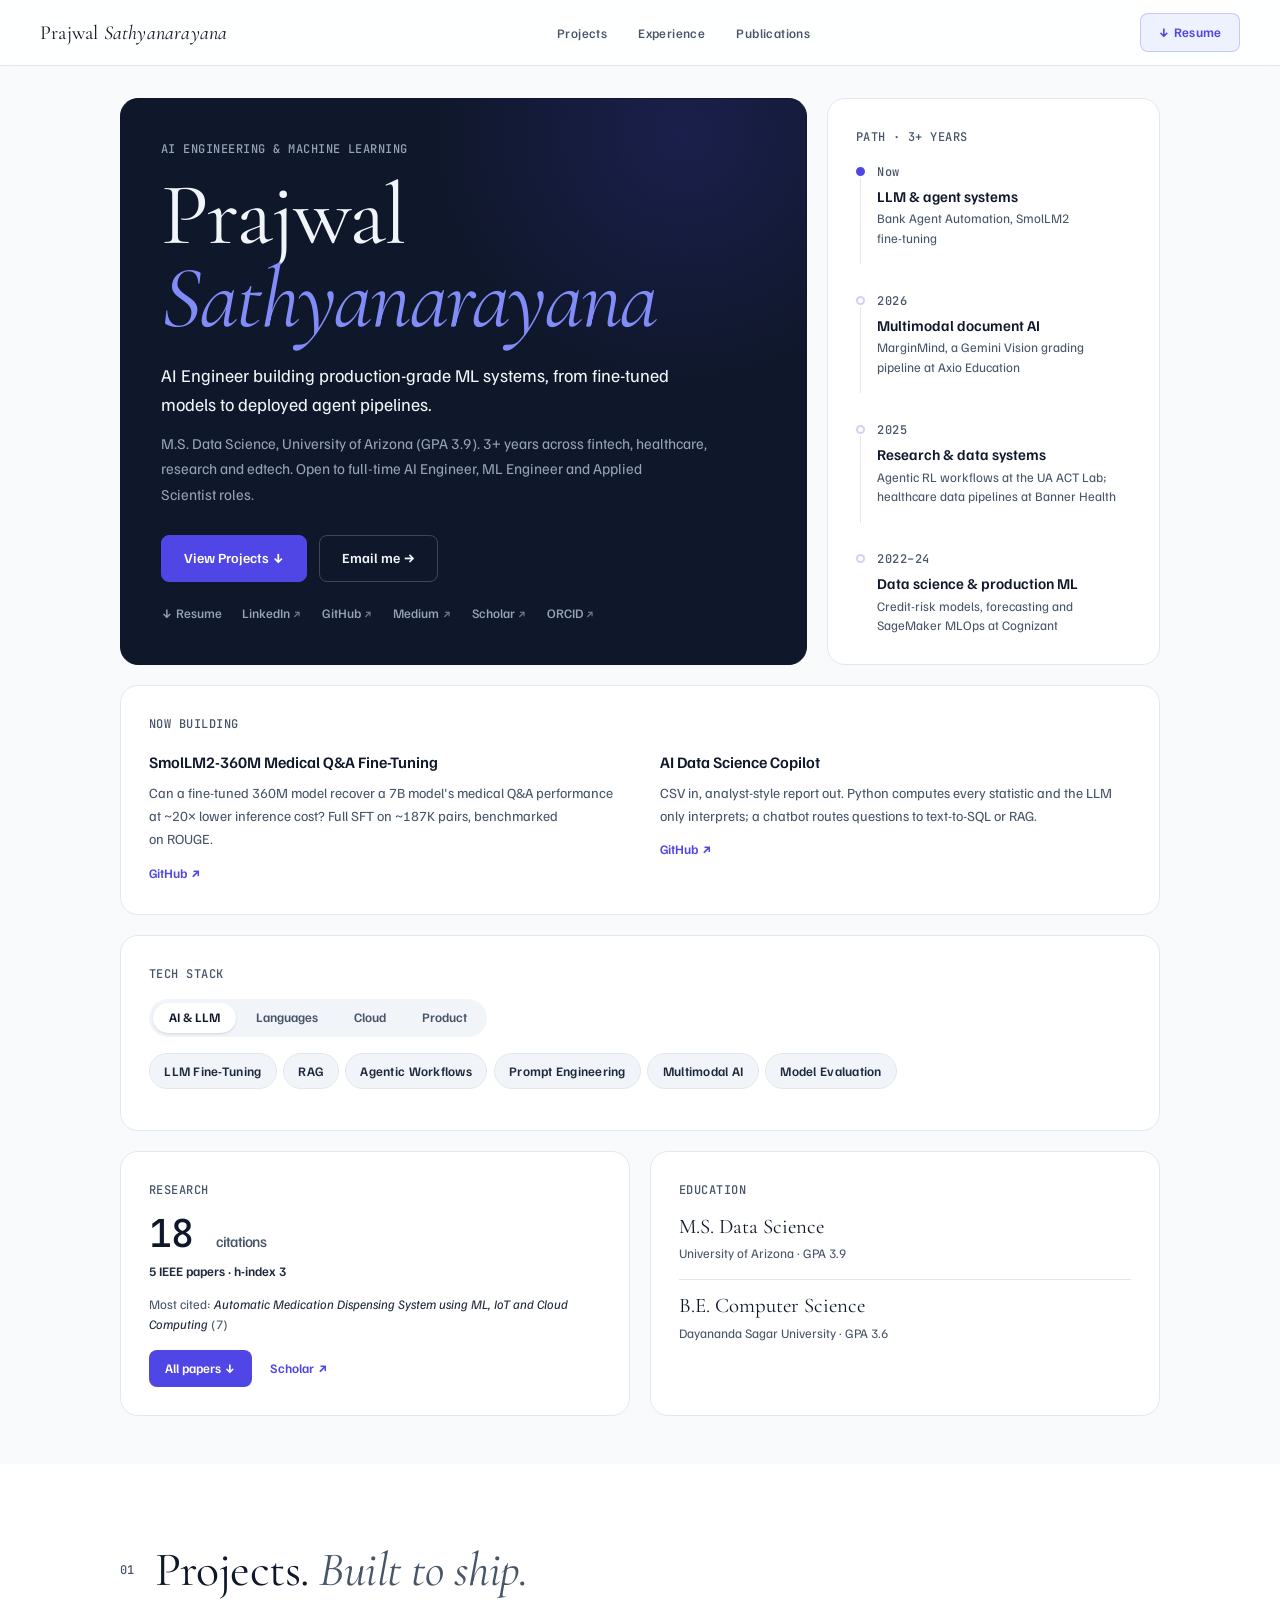
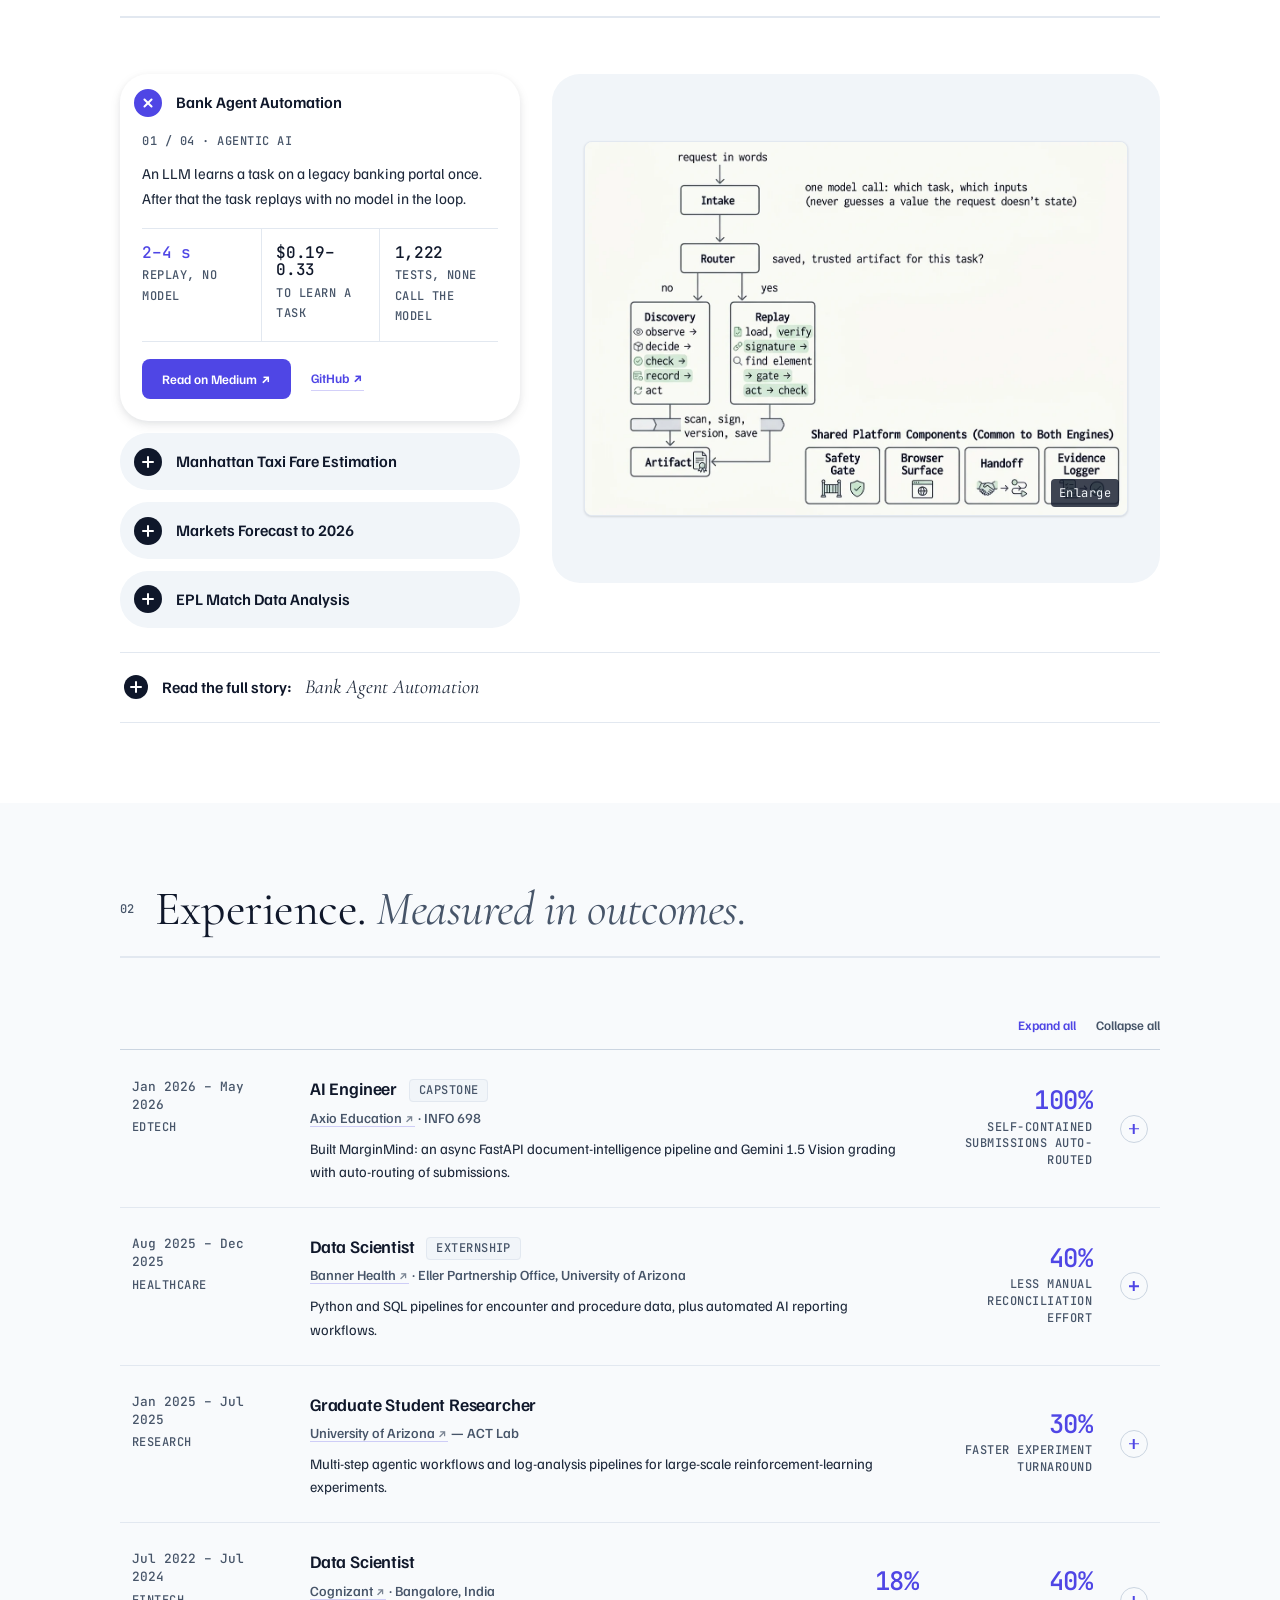
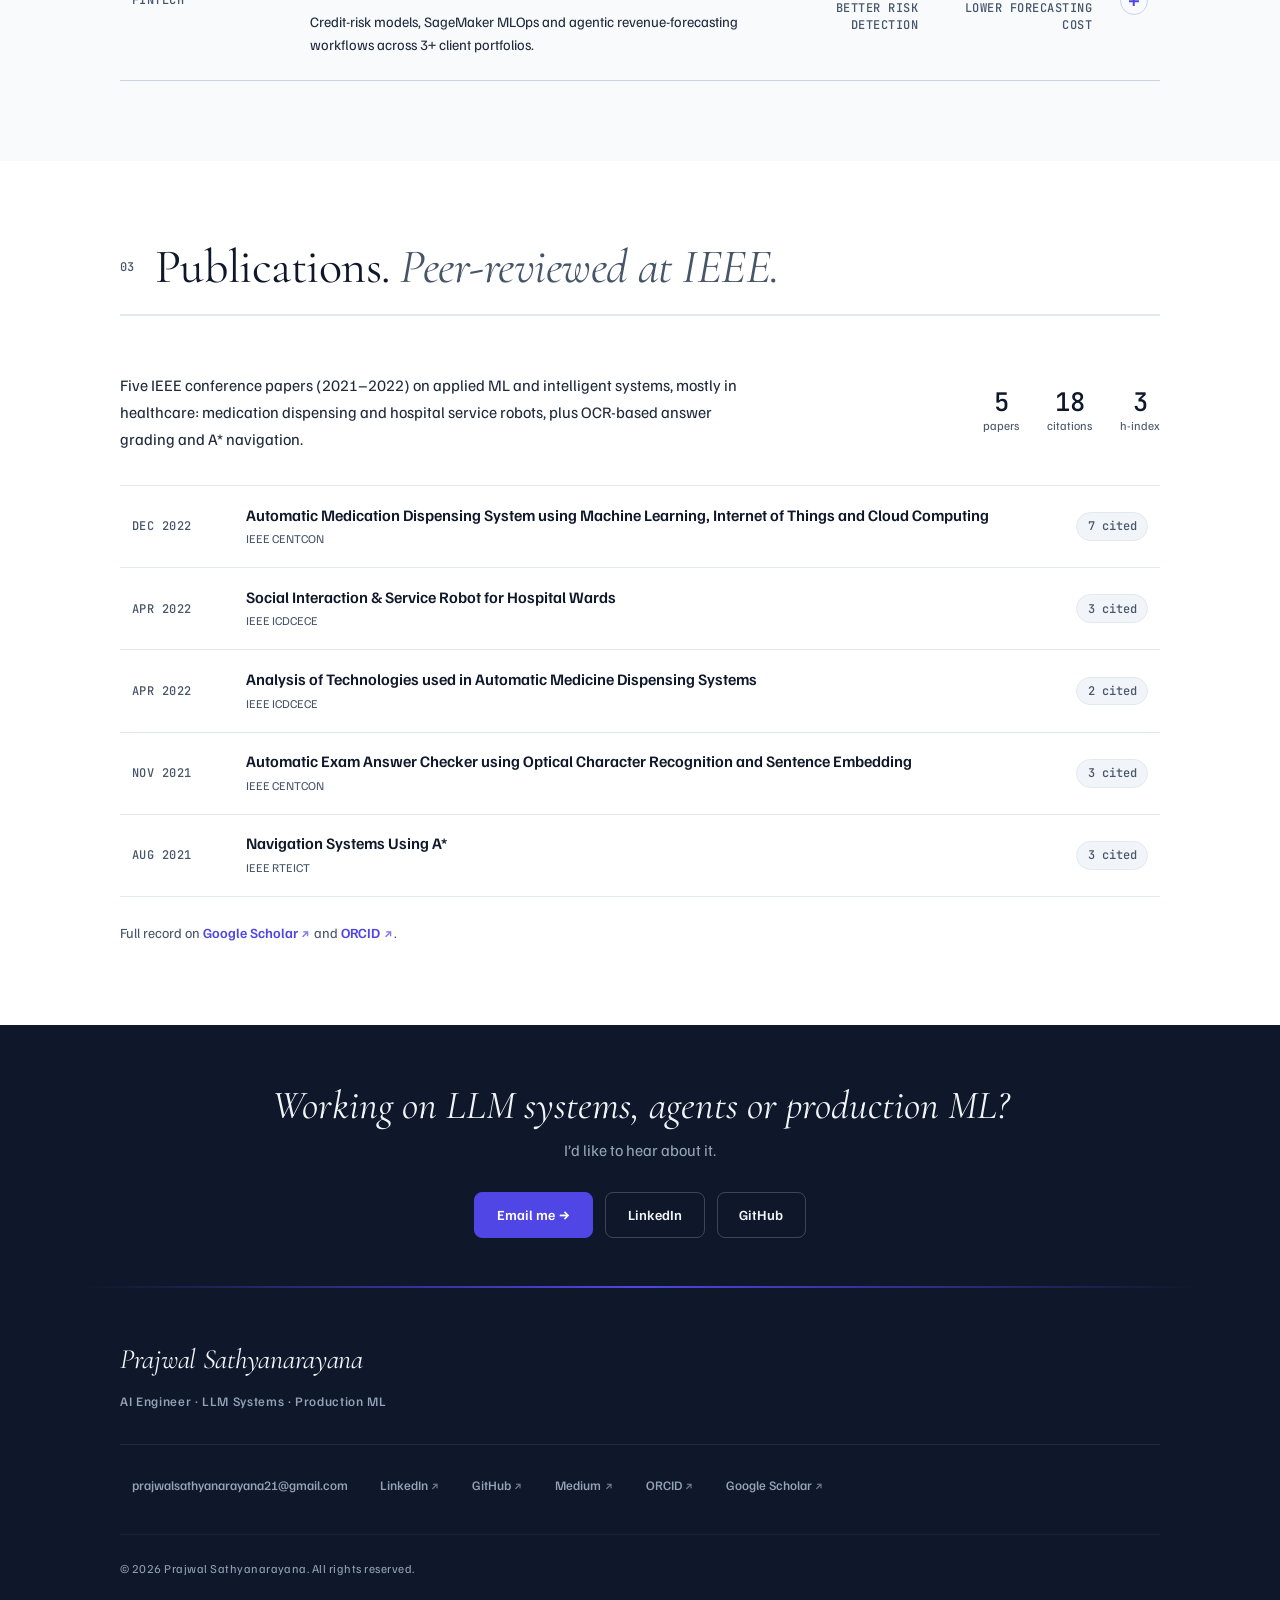
==== commit e7febb8f: "refactor: update font family and improve transition effects in style.css - Changed body font from 'I" ====
--- a/index.html
+++ b/index.html
@@ -64,31 +64,29 @@
   <link rel="preconnect" href="https://fonts.gstatic.com" crossorigin />
   <link rel="stylesheet" href="style.css" />
   <!-- fonts load without blocking the first paint -->
-  <link rel="preload" as="style" href="https://fonts.googleapis.com/css2?family=Inter:wght@400;500;600&family=JetBrains+Mono:wght@400;500&family=Cormorant+Garamond:ital,wght@0,400;1,400&display=swap" />
-  <link rel="stylesheet" href="https://fonts.googleapis.com/css2?family=Inter:wght@400;500;600&family=JetBrains+Mono:wght@400;500&family=Cormorant+Garamond:ital,wght@0,400;1,400&display=swap" media="print" onload="this.media='all'" />
-  <noscript><link rel="stylesheet" href="https://fonts.googleapis.com/css2?family=Inter:wght@400;500;600&family=JetBrains+Mono:wght@400;500&family=Cormorant+Garamond:ital,wght@0,400;1,400&display=swap" /></noscript>
+  <link rel="preload" as="style" href="https://fonts.googleapis.com/css2?family=Familjen+Grotesk:wght@400;500;600&family=JetBrains+Mono:wght@400;500&family=Cormorant+Garamond:ital,wght@0,400;1,400&display=swap" />
+  <link rel="stylesheet" href="https://fonts.googleapis.com/css2?family=Familjen+Grotesk:wght@400;500;600&family=JetBrains+Mono:wght@400;500&family=Cormorant+Garamond:ital,wght@0,400;1,400&display=swap" media="print" onload="this.media='all'" />
+  <noscript><link rel="stylesheet" href="https://fonts.googleapis.com/css2?family=Familjen+Grotesk:wght@400;500;600&family=JetBrains+Mono:wght@400;500&family=Cormorant+Garamond:ital,wght@0,400;1,400&display=swap" /></noscript>
 </head>
 <body>
 
-  <div class="paper-texture"></div>
-
   <!-- NAV -->
   <nav id="navbar">
-    <div class="nav-logo" onclick="window.scrollTo({top:0,behavior:'smooth'})">
+    <a href="#top" class="nav-logo" aria-label="Back to top">
       <span class="nav-wordmark">Prajwal <em>Sathyanarayana</em></span>
-    </div>
+    </a>
     <ul class="nav-links">
       <li><a href="#projects" class="nav-link">Projects</a></li>
       <li><a href="#experience" class="nav-link">Experience</a></li>
       <li><a href="#publications" class="nav-link">Publications</a></li>
     </ul>
     <a href="Prajwal Sathyanarayana Resume.pdf" download class="nav-resume" id="navResume" data-goatcounter-click="resume-nav">&#8595; Resume</a>
-    <button class="hamburger" id="hamburger" aria-label="Toggle menu">
+    <button class="hamburger" id="hamburger" aria-label="Menu" aria-expanded="false" aria-controls="mobileMenu">
       <span></span><span></span><span></span>
     </button>
   </nav>
 
-  <div class="mobile-menu" id="mobileMenu">
+  <div class="mobile-menu" id="mobileMenu" inert>
     <ul>
       <li><a href="#projects" class="mob-link">Projects</a></li>
       <li><a href="#experience" class="mob-link">Experience</a></li>
@@ -102,17 +100,17 @@
     <div class="container">
       <div class="bento">
 
-        <div class="tile tile-hero reveal">
+        <div class="tile tile-hero">
           <span class="tile-kicker">AI Engineering &amp; Machine Learning</span>
           <h1 class="bento-name">Prajwal <em>Sathyanarayana</em></h1>
           <p class="bento-headline">AI Engineer building production-grade ML systems, from fine-tuned models to deployed agent pipelines.</p>
           <p class="bento-bio">M.S. Data Science, University of Arizona (GPA 3.9). 3+ years across fintech, healthcare, research and edtech. Open to full-time AI Engineer, ML Engineer and Applied Scientist roles.</p>
           <div class="bento-actions">
             <a href="#projects" class="bento-btn">View Projects &darr;</a>
-            <a href="Prajwal Sathyanarayana Resume.pdf" download class="bento-btn is-ghost" data-goatcounter-click="resume-hero">&#8595; Resume</a>
             <a href="mailto:prajwalsathyanarayana21@gmail.com" class="bento-btn is-ghost">Email me &rarr;</a>
           </div>
           <div class="bento-links">
+            <a href="Prajwal Sathyanarayana Resume.pdf" download data-goatcounter-click="resume-hero">&#8595; Resume</a>
             <a href="https://linkedin.com/in/prajwalsathyanarayana" target="_blank">LinkedIn</a>
             <a href="https://github.com/PrajwalSathyanarayana" target="_blank">GitHub</a>
             <a href="https://medium.com/@prajwalsathyanarayana21" target="_blank">Medium</a>
@@ -121,7 +119,7 @@
           </div>
         </div>
 
-        <div class="tile tile-path reveal">
+        <div class="tile tile-path">
           <span class="tile-kicker">Path &middot; 3+ years</span>
           <ol class="path">
             <li class="is-now"><span class="path-when">Now</span><b>LLM &amp; agent systems</b><span>Bank Agent Automation, SmolLM2 fine-tuning</span></li>
@@ -131,68 +129,38 @@
           </ol>
         </div>
 
-        <div class="tile tile-feature reveal">
-          <span class="tile-kicker">Featured &middot; Agentic AI</span>
-          <h2>Bank Agent <em>Automation</em></h2>
-          <p>An LLM learns a task on a legacy banking portal once. After that the task replays in seconds with no model in the loop.</p>
-          <div class="tile-stats">
-            <div><b>2&ndash;4 s</b><span>Replay, no model</span></div>
-            <div><b>$0.19&ndash;0.33</b><span>To learn a task</span></div>
-            <div><b>1,222</b><span>Tests</span></div>
-          </div>
-          <div class="tile-links">
-            <a href="#projects" data-slide="0" class="tile-cta">Details &darr;</a>
-            <a href="https://medium.com/@prajwalsathyanarayana21/discovery-once-replay-forever-automating-a-bank-portal-without-an-api-e1c49a931782" target="_blank">Medium &rarr;</a>
-            <a href="https://github.com/PrajwalSathyanarayana/bank-agent-automation" target="_blank">GitHub &rarr;</a>
-          </div>
-        </div>
-
-        <div class="tile tile-feature reveal">
-          <span class="tile-kicker">Featured &middot; Production ML</span>
-          <h2>Manhattan Taxi <em>Fare Estimation</em></h2>
-          <p>Upfront fares for NYC yellow and green taxis: LightGBM served by a load-balanced FastAPI service on DigitalOcean.</p>
-          <div class="tile-stats">
-            <div><b>92.2%</b><span>R&sup2; on dollar fare</span></div>
-            <div><b>$5.71</b><span>RMSE per trip</span></div>
-            <div class="has-tip" tabindex="0" data-tip="Load balancer $12 + 2 droplets $14 + managed Postgres $15 + Spaces $5; VPC and Mapbox free tier $0 = $46/month"><b>~$46</b><span>Infra per month</span><span class="sr-only"> (Load balancer $12 + 2 droplets $14 + managed Postgres $15 + Spaces $5; VPC and Mapbox free tier $0 = $46/month)</span></div>
-          </div>
-          <div class="tile-links">
-            <a href="#projects" data-slide="1" class="tile-cta">Details &darr;</a>
-            <a href="https://github.com/PrajwalSathyanarayana/Fare-Estimation-Pipeline-Manhattan-NYC-TLC-Data" target="_blank">GitHub &rarr;</a>
-          </div>
-        </div>
-
         <div class="tile tile-building reveal">
           <span class="tile-kicker">Now Building</span>
           <div class="building-grid">
             <div class="building-item">
               <h3>SmolLM2-360M Medical Q&amp;A Fine-Tuning</h3>
               <p>Can a fine-tuned 360M model recover a 7B model's medical Q&amp;A performance at ~20&times; lower inference cost? Full SFT on ~187K pairs, benchmarked on ROUGE.</p>
-              <a href="https://github.com/PrajwalSathyanarayana/smollm2-medical-sft" target="_blank">GitHub &rarr;</a>
+              <a href="https://github.com/PrajwalSathyanarayana/smollm2-medical-sft" target="_blank">GitHub &nearr;</a>
             </div>
             <div class="building-item">
               <h3>AI Data Science Copilot</h3>
               <p>CSV in, analyst-style report out. Python computes every statistic and the LLM only interprets; a chatbot routes questions to text-to-SQL or RAG.</p>
-              <a href="https://github.com/PrajwalSathyanarayana/Data-Science-CoPilot" target="_blank">GitHub &rarr;</a>
+              <a href="https://github.com/PrajwalSathyanarayana/Data-Science-CoPilot" target="_blank">GitHub &nearr;</a>
             </div>
           </div>
         </div>
 
         <div class="tile tile-stack reveal">
           <span class="tile-kicker">Tech Stack</span>
-          <div class="stack-row">
+          <div class="stack-tabs" role="tablist" aria-label="Tech stack groups"><button type="button" role="tab" class="stack-tab" id="stack-tab-0" aria-controls="stack-panel-0" aria-selected="true">AI &amp; LLM</button><button type="button" role="tab" class="stack-tab" id="stack-tab-1" aria-controls="stack-panel-1" aria-selected="false" tabindex="-1">Languages</button><button type="button" role="tab" class="stack-tab" id="stack-tab-2" aria-controls="stack-panel-2" aria-selected="false" tabindex="-1">Cloud</button><button type="button" role="tab" class="stack-tab" id="stack-tab-3" aria-controls="stack-panel-3" aria-selected="false" tabindex="-1">Product</button></div>
+          <div class="stack-row" role="tabpanel" id="stack-panel-0" aria-labelledby="stack-tab-0">
             <h3>AI &amp; LLM Systems</h3>
             <div class="stack-tags"><span class="tag-item has-tip" tabindex="0" data-tip="full SFT, HuggingFace transformers/trl/peft/accelerate">LLM Fine-Tuning<span class="sr-only"> (full SFT, HuggingFace transformers/trl/peft/accelerate)</span></span><span class="tag-item has-tip" tabindex="0" data-tip="text-to-SQL + embedding RAG hybrid, query routing">RAG<span class="sr-only"> (text-to-SQL + embedding RAG hybrid, query routing)</span></span><span class="tag-item has-tip" tabindex="0" data-tip="multi-mode orchestration, discovery/replay architectures">Agentic Workflows<span class="sr-only"> (multi-mode orchestration, discovery/replay architectures)</span></span><span class="tag-item has-tip" tabindex="0" data-tip="for vision-driven agents">Prompt Engineering<span class="sr-only"> (for vision-driven agents)</span></span><span class="tag-item has-tip" tabindex="0" data-tip="Gemini Vision, document classification/routing">Multimodal AI<span class="sr-only"> (Gemini Vision, document classification/routing)</span></span><span class="tag-item has-tip" tabindex="0" data-tip="ROUGE, R&sup2;, RMSE, statistical significance testing">Model Evaluation<span class="sr-only"> (ROUGE, R&sup2;, RMSE, statistical significance testing)</span></span></div>
           </div>
-          <div class="stack-row">
+          <div class="stack-row" role="tabpanel" id="stack-panel-1" aria-labelledby="stack-tab-1">
             <h3>Languages &amp; Libraries</h3>
             <div class="stack-tags"><span class="tag-item">Python</span><span class="tag-item">SQL</span><span class="tag-item">PyTorch</span><span class="tag-item has-tip" tabindex="0" data-tip="transformers, datasets">Hugging Face<span class="sr-only"> (transformers, datasets)</span></span><span class="tag-item">Scikit-Learn</span><span class="tag-item">LightGBM</span><span class="tag-item">XGBoost</span><span class="tag-item">Pandas</span><span class="tag-item">NumPy</span><span class="tag-item">FastAPI</span><span class="tag-item">Flask</span><span class="tag-item has-tip" tabindex="0" data-tip="schema normalization, feature engineering">ETL<span class="sr-only"> (schema normalization, feature engineering)</span></span></div>
           </div>
-          <div class="stack-row">
+          <div class="stack-row" role="tabpanel" id="stack-panel-2" aria-labelledby="stack-tab-2">
             <h3>Cloud &amp; DevOps</h3>
             <div class="stack-tags"><span class="tag-item">AWS (SageMaker, Lambda, RDS)</span><span class="tag-item has-tip" tabindex="0" data-tip="containerized model serving">Docker<span class="sr-only"> (containerized model serving)</span></span><span class="tag-item has-tip" tabindex="0" data-tip="feature stores, prediction caching">PostgreSQL<span class="sr-only"> (feature stores, prediction caching)</span></span><span class="tag-item">DuckDB</span><span class="tag-item has-tip" tabindex="0" data-tip="DigitalOcean, high-availability serving">Load Balancing<span class="sr-only"> (DigitalOcean, high-availability serving)</span></span><span class="tag-item has-tip" tabindex="0" data-tip="artifact storage, semantic versioning">Model Registry<span class="sr-only"> (artifact storage, semantic versioning)</span></span><span class="tag-item has-tip" tabindex="0" data-tip="deterministic, model-free test suites">ML Testing<span class="sr-only"> (deterministic, model-free test suites)</span></span><span class="tag-item has-tip" tabindex="0" data-tip="execution tracing, audit logging">Observability<span class="sr-only"> (execution tracing, audit logging)</span></span></div>
           </div>
-          <div class="stack-row">
+          <div class="stack-row" role="tabpanel" id="stack-panel-3" aria-labelledby="stack-tab-3">
             <h3>Product &amp; Collaboration</h3>
             <div class="stack-tags"><span class="tag-item has-tip" tabindex="0" data-tip="rule-based safety layers independent of the model">Guardrail Design<span class="sr-only"> (rule-based safety layers independent of the model)</span></span><span class="tag-item has-tip" tabindex="0" data-tip="documented, defensible decisions">Engineering Trade-offs<span class="sr-only"> (documented, defensible decisions)</span></span><span class="tag-item has-tip" tabindex="0" data-tip="bank operations, healthcare analytics, education workflows">Cross-functional Work<span class="sr-only"> (bank operations, healthcare analytics, education workflows)</span></span><span class="tag-item has-tip" tabindex="0" data-tip="fast iteration on failure cases">Edge-Case Handling<span class="sr-only"> (fast iteration on failure cases)</span></span></div>
           </div>
@@ -205,7 +173,7 @@
           <p class="research-top">Most cited: <em>Automatic Medication Dispensing System using ML, IoT and Cloud Computing</em> (7)</p>
           <div class="tile-links">
             <a href="#publications" class="tile-cta">All papers &darr;</a>
-            <a href="https://scholar.google.com/citations?user=8vROA_4AAAAJ&hl=en" target="_blank">Scholar &rarr;</a>
+            <a href="https://scholar.google.com/citations?user=8vROA_4AAAAJ&hl=en" target="_blank">Scholar &nearr;</a>
           </div>
         </div>
 
@@ -230,67 +198,104 @@
     <div class="container">
       <div class="section-header reveal">
         <span class="section-num">01</span>
-        <span class="section-rule"></span>
-        <h2 class="section-title">Projects</h2>
-      </div>
-
-      <div class="projects-scroller feature-scroller reveal">
-        <button type="button" class="proj-arrow proj-arrow-left" aria-label="Previous featured project">&larr;</button>
-        <div class="projects-list feature-list">
-
-      <article class="project-feature">
-        <div class="feature-head">
-          <span class="skill-kicker">01 / 04 &middot; Agentic AI</span>
-          <h3>Bank Agent <em>Automation</em></h3>
-          <p class="feature-sub">An LLM learns a task on a legacy banking portal once. After that the task replays with no model in the loop.</p>
-          <div class="feature-stats">
+        <h2 class="section-title">Projects. <em>Built to ship.</em></h2>
+      </div>
+
+      <div class="closer reveal">
+        <div class="closer-list">
+          <div class="closer-item is-open">
+            <button type="button" class="closer-pill" id="cp-btn-0" aria-expanded="true" aria-controls="cp-panel-0">
+              <span class="closer-plus" aria-hidden="true"></span>
+              <span class="closer-name">Bank Agent Automation</span>
+            </button>
+            <div class="closer-panel" id="cp-panel-0" role="region" aria-labelledby="cp-btn-0">
+              <div class="closer-panel-inner">
+                <span class="skill-kicker">01 / 04 &middot; Agentic AI</span>
+                <p class="closer-sub">An LLM learns a task on a legacy banking portal once. After that the task replays with no model in the loop.</p>
+                <div class="feature-stats">
             <div class="feature-stat"><span class="feature-stat-val">2&ndash;4 s</span><span class="feature-stat-label">Replay, no model</span></div>
             <div class="feature-stat"><span class="feature-stat-val">$0.19&ndash;0.33</span><span class="feature-stat-label">To learn a task</span></div>
             <div class="feature-stat"><span class="feature-stat-val">1,222</span><span class="feature-stat-label">Tests, none call the model</span></div>
           </div>
-          <a href="img/bank-agent.jpg" target="_blank" class="feature-shot" data-lightbox aria-label="Enlarge the Bank Agent architecture diagram">
+                <div class="feature-links">
+              <a href="https://medium.com/@prajwalsathyanarayana21/discovery-once-replay-forever-automating-a-bank-portal-without-an-api-e1c49a931782" target="_blank" class="feature-cta">Read on Medium &nearr;</a>
+              <a href="https://github.com/PrajwalSathyanarayana/bank-agent-automation" target="_blank" class="pub-link">GitHub &nearr;</a>
+            </div>
+              </div>
+            </div>
+          </div>
+          <div class="closer-item">
+            <button type="button" class="closer-pill" id="cp-btn-1" aria-expanded="false" aria-controls="cp-panel-1">
+              <span class="closer-plus" aria-hidden="true"></span>
+              <span class="closer-name">Manhattan Taxi Fare Estimation</span>
+            </button>
+            <div class="closer-panel" id="cp-panel-1" role="region" aria-labelledby="cp-btn-1">
+              <div class="closer-panel-inner">
+                <span class="skill-kicker">02 / 04 &middot; Production ML</span>
+                <p class="closer-sub">A cloud-native estimator that gives NYC yellow and green taxi riders an upfront fare before the ride, from pickup and dropoff zone, time and passenger count.</p>
+                <div class="feature-stats">
+            <div class="feature-stat"><span class="feature-stat-val">92.2%</span><span class="feature-stat-label">R&sup2; on dollar fare</span></div>
+            <div class="feature-stat"><span class="feature-stat-val">$5.71</span><span class="feature-stat-label">Avg. error per trip (RMSE)</span></div>
+            <div class="feature-stat has-tip" tabindex="0" data-tip="Load balancer $12 + 2 droplets $14 + managed Postgres $15 + Spaces $5; VPC and Mapbox free tier $0 = $46/month"><span class="feature-stat-val">~$46</span><span class="feature-stat-label">Infra cost per month</span><span class="sr-only"> (Load balancer $12 + 2 droplets $14 + managed Postgres $15 + Spaces $5; VPC and Mapbox free tier $0 = $46/month)</span></div>
+          </div>
+                <div class="feature-links">
+              <a href="https://github.com/PrajwalSathyanarayana/Fare-Estimation-Pipeline-Manhattan-NYC-TLC-Data" target="_blank" class="feature-cta">View on GitHub &nearr;</a>
+            </div>
+              </div>
+            </div>
+          </div>
+          <div class="closer-item">
+            <button type="button" class="closer-pill" id="cp-btn-2" aria-expanded="false" aria-controls="cp-panel-2">
+              <span class="closer-plus" aria-hidden="true"></span>
+              <span class="closer-name">Markets Forecast to 2026</span>
+            </button>
+            <div class="closer-panel" id="cp-panel-2" role="region" aria-labelledby="cp-btn-2">
+              <div class="closer-panel-inner">
+                <span class="skill-kicker">03 / 04 &middot; Classical ML</span>
+                <p class="closer-sub">Forecasting stock, cryptocurrency and commodity prices through 2026 with linear regression on four years of daily prices, with Apple as the worked example.</p>
+                <div class="feature-stats">
+            <div class="feature-stat"><span class="feature-stat-val">0.765</span><span class="feature-stat-label">R&sup2; on Apple</span></div>
+            <div class="feature-stat"><span class="feature-stat-val">1,011</span><span class="feature-stat-label">Trading days</span></div>
+            <div class="feature-stat"><span class="feature-stat-val">$240.74</span><span class="feature-stat-label">Apple forecast, Jan 2026</span></div>
+          </div>
+                <div class="feature-links">
+              <a href="https://github.com/PrajwalSathyanarayana/Predictive-Modeling-for-Financial-Markets" target="_blank" class="feature-cta">View on GitHub &nearr;</a>
+            </div>
+              </div>
+            </div>
+          </div>
+          <div class="closer-item">
+            <button type="button" class="closer-pill" id="cp-btn-3" aria-expanded="false" aria-controls="cp-panel-3">
+              <span class="closer-plus" aria-hidden="true"></span>
+              <span class="closer-name">EPL Match Data Analysis</span>
+            </button>
+            <div class="closer-panel" id="cp-panel-3" role="region" aria-labelledby="cp-btn-3">
+              <div class="closer-panel-inner">
+                <span class="skill-kicker">04 / 04 &middot; Data Science</span>
+                <p class="closer-sub">An exploratory visualization project, built as an interactive Shiny dashboard, testing whether weather and betting odds predict EPL match outcomes.</p>
+                <div class="feature-stats">
+            <div class="feature-stat"><span class="feature-stat-val">~85%</span><span class="feature-stat-label">Winners picked by betting odds</span></div>
+            <div class="feature-stat"><span class="feature-stat-val">3</span><span class="feature-stat-label">Sources merged</span></div>
+            <div class="feature-stat"><span class="feature-stat-val">2021&ndash;23</span><span class="feature-stat-label">EPL seasons</span></div>
+          </div>
+                <div class="feature-links">
+              <a href="https://info-526-f24.github.io/project-01-MildCats/" target="_blank" class="feature-cta">View Project &nearr;</a>
+            </div>
+              </div>
+            </div>
+          </div>
+        </div>
+        <div class="closer-stage">
+          <div class="closer-media is-active" data-i="0">
+            <a href="img/bank-agent.jpg" target="_blank" class="feature-shot" data-lightbox aria-label="Enlarge the Bank Agent architecture diagram">
             <picture>
               <source srcset="img/bank-agent.webp" type="image/webp">
               <img src="img/bank-agent.jpg" width="1233" height="848" loading="lazy" alt="Bank Agent architecture: a request goes to Intake, then a Router checks for a saved, trusted artifact. If none exists, Discovery observes, decides, checks, records and acts, then scans, signs, versions and saves an artifact. If one exists, Replay loads it, verifies the signature, finds each element, passes the safety gate, acts and checks. Both engines share a safety gate, browser surface, human handoff and evidence logger.">
             </picture>
           </a>
-        </div>
-        <div class="feature-body">
-          <dl class="feature-story">
-            <div class="feature-row">
-              <dt>Problem</dt>
-              <dd>Credit unions run back-office portals with no API, and staff move money through them by hand. Letting a model click every time is too slow, too costly and not predictable enough for payments.</dd>
-            </div>
-            <div class="feature-row">
-              <dt>Built</dt>
-              <dd>A <strong>Discovery</strong> mode where Claude drives a real browser and every action is saved as a typed, <strong>Ed25519-signed</strong> artifact, and a <strong>Replay</strong> mode that runs that artifact deterministically. Payments are checked against the request before the click, and a live handoff gives a person the browser when the run can't safely continue.</dd>
-            </div>
-            <div class="feature-row">
-              <dt>Result</dt>
-              <dd>Five credit-union tasks, including bill pay, learned once and replayed in <strong>2&ndash;4 seconds at zero model cost</strong>. Three payments in a row each moved exactly the amount, and a tampered artifact is refused before the browser opens.</dd>
-            </div>
-          </dl>
-          <div class="feature-foot">
-            <div class="project-tags"><span>Python</span><span>Claude API</span><span>Playwright</span><span>Pydantic v2</span><span>Flask</span></div>
-            <div class="feature-links">
-              <a href="https://medium.com/@prajwalsathyanarayana21/discovery-once-replay-forever-automating-a-bank-portal-without-an-api-e1c49a931782" target="_blank" class="feature-cta">Read on Medium &rarr;</a>
-              <a href="https://github.com/PrajwalSathyanarayana/bank-agent-automation" target="_blank" class="pub-link">GitHub &rarr;</a>
-            </div>
-          </div>
-        </div>
-      </article>
-
-      <article class="project-feature">
-        <div class="feature-head">
-          <span class="skill-kicker">02 / 04 &middot; Production ML</span>
-          <h3>Manhattan Taxi <em>Fare Estimation</em></h3>
-          <p class="feature-sub">A cloud-native estimator that gives NYC yellow and green taxi riders an upfront fare before the ride, from pickup and dropoff zone, time and passenger count.</p>
-          <div class="feature-stats">
-            <div class="feature-stat"><span class="feature-stat-val">92.2%</span><span class="feature-stat-label">R&sup2; on dollar fare</span></div>
-            <div class="feature-stat"><span class="feature-stat-val">$5.71</span><span class="feature-stat-label">Avg. error per trip (RMSE)</span></div>
-            <div class="feature-stat has-tip" tabindex="0" data-tip="Load balancer $12 + 2 droplets $14 + managed Postgres $15 + Spaces $5; VPC and Mapbox free tier $0 = $46/month"><span class="feature-stat-val">~$46</span><span class="feature-stat-label">Infra cost per month</span><span class="sr-only"> (Load balancer $12 + 2 droplets $14 + managed Postgres $15 + Spaces $5; VPC and Mapbox free tier $0 = $46/month)</span></div>
-          </div>
-          <div class="feature-shots">
+          </div>
+          <div class="closer-media" data-i="1">
+            <div class="feature-shots">
             <a href="img/fare-estimation.jpg" target="_blank" class="feature-shot is-small" data-lightbox aria-label="Enlarge the infrastructure diagram">
               <picture>
                 <source srcset="img/fare-estimation.webp" type="image/webp">
@@ -306,50 +311,9 @@
               <span class="shot-label">Estimator UI</span>
             </a>
           </div>
-        </div>
-        <div class="feature-body">
-          <dl class="feature-story">
-            <div class="feature-row">
-              <dt>Problem</dt>
-              <dd>Ride-sharing apps show a fare before booking; traditional NYC taxis don't, so riders can't compare yellow and green taxi costs upfront. This closes that gap for Manhattan trips.</dd>
-            </div>
-            <div class="feature-row">
-              <dt>Data</dt>
-              <dd>NYC TLC yellow and green trip records for the trailing 36 months. The full set was 3.2&nbsp;GB and exceeded available compute, so the model trains on a <strong>5% sample</strong>. Zone IDs stand in for addresses, so there is no passenger PII.</dd>
-            </div>
-            <div class="feature-row">
-              <dt>Model</dt>
-              <dd><strong>LightGBM</strong> regression on log-transformed total fare, chosen for non-linear tabular relationships and fast inference. Features: trip distance, passenger count, pickup and dropoff zone, hour, day of week, month and week of year. The 80/20 split is <strong>chronological</strong>, not random, to respect the time-series nature of the data.</dd>
-            </div>
-            <div class="feature-row">
-              <dt>Built</dt>
-              <dd>A dockerized FastAPI service (python:3.11-slim, uvicorn) on two DigitalOcean droplets in a private VPC behind a load balancer, with managed PostgreSQL for features, metrics and a prediction cache. Mapbox Directions supplies real driving distance. Secrets live in environment variables, and inputs are validated for zone, passenger count and date/time.</dd>
-            </div>
-            <div class="feature-row">
-              <dt>Result</dt>
-              <dd><strong>R&sup2; 92.2%</strong> and <strong>RMSE $5.71</strong> on dollar fare; R&sup2; 89.2% and RMSE 0.169 on log fare. Dropoff zone, pickup zone and trip distance are the top features by importance.</dd>
-            </div>
-          </dl>
-          <div class="feature-foot">
-            <div class="project-tags"><span>LightGBM</span><span>FastAPI</span><span>PostgreSQL</span><span>Docker</span><span>DigitalOcean</span></div>
-            <div class="feature-links">
-              <a href="https://github.com/PrajwalSathyanarayana/Fare-Estimation-Pipeline-Manhattan-NYC-TLC-Data" target="_blank" class="feature-cta">View on GitHub &rarr;</a>
-            </div>
-          </div>
-        </div>
-      </article>
-
-      <article class="project-feature">
-        <div class="feature-head">
-          <span class="skill-kicker">03 / 04 &middot; Classical ML</span>
-          <h3>Predicting the Future: <em>Where Will Stocks, Cryptos, and Commodities Stand by 2026?</em></h3>
-          <p class="feature-sub">Forecasting stock, cryptocurrency and commodity prices through 2026 with linear regression on four years of daily prices, with Apple as the worked example.</p>
-          <div class="feature-stats">
-            <div class="feature-stat"><span class="feature-stat-val">0.765</span><span class="feature-stat-label">R&sup2; on Apple</span></div>
-            <div class="feature-stat"><span class="feature-stat-val">1,011</span><span class="feature-stat-label">Trading days</span></div>
-            <div class="feature-stat"><span class="feature-stat-val">$240.74</span><span class="feature-stat-label">Apple forecast, Jan 2026</span></div>
-          </div>
-          <div class="feature-shots">
+          </div>
+          <div class="closer-media" data-i="2">
+            <div class="feature-shots">
             <a href="img/markets-apple.png" target="_blank" class="feature-shot is-small" data-lightbox aria-label="Enlarge the Apple extrapolation chart">
               <picture>
                 <source srcset="img/markets-apple.webp" type="image/webp">
@@ -365,46 +329,9 @@
               <span class="shot-label">Bitcoin &middot; same model</span>
             </a>
           </div>
-        </div>
-        <div class="feature-body">
-          <dl class="feature-story">
-            <div class="feature-row">
-              <dt>Question</dt>
-              <dd>Where will stocks, cryptocurrencies and commodities stand by 2026 if their 2020&ndash;2024 trend continues, and how much of each price does time alone explain?</dd>
-            </div>
-            <div class="feature-row">
-              <dt>Data</dt>
-              <dd>Kaggle's <em>US Stock Market and Commodities Data (2020&ndash;2024)</em>: daily price and volume from Jan 2, 2020 to Jan 31, 2024. Stocks (Apple, Nvidia, Google, Meta, the S&amp;P&nbsp;500), crypto (Bitcoin, Ethereum) and commodities (natural gas, crude oil, gold, silver, platinum, copper). Mixed and malformed date formats were <strong>standardized</strong>, a <strong>date-ordinal</strong> column turned dates into a numeric regression input, and the last two days were trimmed for a clean range.</dd>
-            </div>
-            <div class="feature-row">
-              <dt>Model</dt>
-              <dd>Simple <strong>linear regression</strong> of price on time for each asset, plus an <strong>OLS</strong> regression for inference (coefficients, p-values, confidence intervals). Five custom analysis functions: summary statistics, monthly average price, monthly average plot, monthly percent-change plot and price-distribution histogram.</dd>
-            </div>
-            <div class="feature-row">
-              <dt>Result</dt>
-              <dd>For Apple, <strong>R&sup2; = 0.765</strong> (time alone explains 76.5% of price variance), MSE = 266.98. Price rises <strong>~$0.068/day</strong> (p&nbsp;&lt;&nbsp;0.05, 95% CI $0.066&ndash;$0.071) from an intercept of $90.84 on Jan 2, 2020 (95% CI $88.85&ndash;$92.87). Validation: $125.17 predicted vs. $124.85 actual for May 18, 2021, and $200.25 vs. $191.04 for May 20, 2024. Extrapolated forecast: <strong>$240.74</strong> on Jan 2, 2026.</dd>
-            </div>
-          </dl>
-          <div class="feature-foot">
-            <div class="project-tags"><span>Python</span><span>Linear Regression</span><span>OLS</span><span>Forecasting</span></div>
-            <div class="feature-links">
-              <a href="https://github.com/PrajwalSathyanarayana/Predictive-Modeling-for-Financial-Markets" target="_blank" class="feature-cta">View on GitHub &rarr;</a>
-            </div>
-          </div>
-        </div>
-      </article>
-
-      <article class="project-feature">
-        <div class="feature-head">
-          <span class="skill-kicker">04 / 04 &middot; Data Science</span>
-          <h3>Analyzing English Premier League <em>Match Data</em></h3>
-          <p class="feature-sub">An exploratory visualization project, built as an interactive Shiny dashboard, testing whether weather and betting odds predict EPL match outcomes.</p>
-          <div class="feature-stats">
-            <div class="feature-stat"><span class="feature-stat-val">~85%</span><span class="feature-stat-label">Winners picked by betting odds</span></div>
-            <div class="feature-stat"><span class="feature-stat-val">3</span><span class="feature-stat-label">Sources merged</span></div>
-            <div class="feature-stat"><span class="feature-stat-val">2021&ndash;23</span><span class="feature-stat-label">EPL seasons</span></div>
-          </div>
-          <div class="feature-shots is-stacked">
+          </div>
+          <div class="closer-media" data-i="3">
+            <div class="feature-shots is-stacked">
             <a href="img/epl-app.png" target="_blank" class="feature-shot is-small" data-lightbox aria-label="Enlarge the Shiny app screenshot">
               <picture>
                 <source srcset="img/epl-app.webp" type="image/webp">
@@ -420,8 +347,84 @@
               <span class="shot-label">Draws vs. temperature</span>
             </a>
           </div>
-        </div>
-        <div class="feature-body">
+          </div>
+        </div>
+      </div>
+      <details class="closer-story reveal" data-i="0">
+        <summary><span class="closer-plus" aria-hidden="true"></span>Read the full story: <span class="closer-story-title">Bank Agent <em>Automation</em></span></summary>
+        <div class="closer-story-body">
+          <dl class="feature-story">
+            <div class="feature-row">
+              <dt>Problem</dt>
+              <dd>Credit unions run back-office portals with no API, and staff move money through them by hand. Letting a model click every time is too slow, too costly and not predictable enough for payments.</dd>
+            </div>
+            <div class="feature-row">
+              <dt>Built</dt>
+              <dd>A <strong>Discovery</strong> mode where Claude drives a real browser and every action is saved as a typed, <strong>Ed25519-signed</strong> artifact, and a <strong>Replay</strong> mode that runs that artifact deterministically. Payments are checked against the request before the click, and a live handoff gives a person the browser when the run can't safely continue.</dd>
+            </div>
+            <div class="feature-row">
+              <dt>Result</dt>
+              <dd>Five credit-union tasks, including bill pay, learned once and replayed in <strong>2&ndash;4 seconds at zero model cost</strong>. Three payments in a row each moved exactly the amount, and a tampered artifact is refused before the browser opens.</dd>
+            </div>
+          </dl>
+          <div class="project-tags"><span>Python</span><span>Claude API</span><span>Playwright</span><span>Pydantic v2</span><span>Flask</span></div>
+        </div>
+      </details>
+      <details class="closer-story reveal" data-i="1" hidden>
+        <summary><span class="closer-plus" aria-hidden="true"></span>Read the full story: <span class="closer-story-title">Manhattan Taxi <em>Fare Estimation</em></span></summary>
+        <div class="closer-story-body">
+          <dl class="feature-story">
+            <div class="feature-row">
+              <dt>Problem</dt>
+              <dd>Ride-sharing apps show a fare before booking; traditional NYC taxis don't, so riders can't compare yellow and green taxi costs upfront. This closes that gap for Manhattan trips.</dd>
+            </div>
+            <div class="feature-row">
+              <dt>Data</dt>
+              <dd>NYC TLC yellow and green trip records for the trailing 36 months. The full set was 3.2&nbsp;GB and exceeded available compute, so the model trains on a <strong>5% sample</strong>. Zone IDs stand in for addresses, so there is no passenger PII.</dd>
+            </div>
+            <div class="feature-row">
+              <dt>Model</dt>
+              <dd><strong>LightGBM</strong> regression on log-transformed total fare, chosen for non-linear tabular relationships and fast inference. Features: trip distance, passenger count, pickup and dropoff zone, hour, day of week, month and week of year. The 80/20 split is <strong>chronological</strong>, not random, to respect the time-series nature of the data.</dd>
+            </div>
+            <div class="feature-row">
+              <dt>Built</dt>
+              <dd>A dockerized FastAPI service (python:3.11-slim, uvicorn) on two DigitalOcean droplets in a private VPC behind a load balancer, with managed PostgreSQL for features, metrics and a prediction cache. Mapbox Directions supplies real driving distance. Secrets live in environment variables, and inputs are validated for zone, passenger count and date/time.</dd>
+            </div>
+            <div class="feature-row">
+              <dt>Result</dt>
+              <dd><strong>R&sup2; 92.2%</strong> and <strong>RMSE $5.71</strong> on dollar fare; R&sup2; 89.2% and RMSE 0.169 on log fare. Dropoff zone, pickup zone and trip distance are the top features by importance.</dd>
+            </div>
+          </dl>
+          <div class="project-tags"><span>LightGBM</span><span>FastAPI</span><span>PostgreSQL</span><span>Docker</span><span>DigitalOcean</span></div>
+        </div>
+      </details>
+      <details class="closer-story reveal" data-i="2" hidden>
+        <summary><span class="closer-plus" aria-hidden="true"></span>Read the full story: <span class="closer-story-title">Predicting the Future: <em>Where Will Stocks, Cryptos, and Commodities Stand by 2026?</em></span></summary>
+        <div class="closer-story-body">
+          <dl class="feature-story">
+            <div class="feature-row">
+              <dt>Question</dt>
+              <dd>Where will stocks, cryptocurrencies and commodities stand by 2026 if their 2020&ndash;2024 trend continues, and how much of each price does time alone explain?</dd>
+            </div>
+            <div class="feature-row">
+              <dt>Data</dt>
+              <dd>Kaggle's <em>US Stock Market and Commodities Data (2020&ndash;2024)</em>: daily price and volume from Jan 2, 2020 to Jan 31, 2024. Stocks (Apple, Nvidia, Google, Meta, the S&amp;P&nbsp;500), crypto (Bitcoin, Ethereum) and commodities (natural gas, crude oil, gold, silver, platinum, copper). Mixed and malformed date formats were <strong>standardized</strong>, a <strong>date-ordinal</strong> column turned dates into a numeric regression input, and the last two days were trimmed for a clean range.</dd>
+            </div>
+            <div class="feature-row">
+              <dt>Model</dt>
+              <dd>Simple <strong>linear regression</strong> of price on time for each asset, plus an <strong>OLS</strong> regression for inference (coefficients, p-values, confidence intervals). Five custom analysis functions: summary statistics, monthly average price, monthly average plot, monthly percent-change plot and price-distribution histogram.</dd>
+            </div>
+            <div class="feature-row">
+              <dt>Result</dt>
+              <dd>For Apple, <strong>R&sup2; = 0.765</strong> (time alone explains 76.5% of price variance), MSE = 266.98. Price rises <strong>~$0.068/day</strong> (p&nbsp;&lt;&nbsp;0.05, 95% CI $0.066&ndash;$0.071) from an intercept of $90.84 on Jan 2, 2020 (95% CI $88.85&ndash;$92.87). Validation: $125.17 predicted vs. $124.85 actual for May 18, 2021, and $200.25 vs. $191.04 for May 20, 2024. Extrapolated forecast: <strong>$240.74</strong> on Jan 2, 2026.</dd>
+            </div>
+          </dl>
+          <div class="project-tags"><span>Python</span><span>Linear Regression</span><span>OLS</span><span>Forecasting</span></div>
+        </div>
+      </details>
+      <details class="closer-story reveal" data-i="3" hidden>
+        <summary><span class="closer-plus" aria-hidden="true"></span>Read the full story: <span class="closer-story-title">Analyzing English Premier League <em>Match Data</em></span></summary>
+        <div class="closer-story-body">
           <dl class="feature-story">
             <div class="feature-row">
               <dt>Question</dt>
@@ -440,18 +443,9 @@
               <dd>Betting odds picked the winner in <strong>about 85%</strong> of matches. Upsets were more likely in extreme weather, especially rain, and draws rose at both temperature extremes, plausibly because extreme weather slows play. There was no conclusive referee bias between home and away teams, though some referees were harsher on away teams overall.</dd>
             </div>
           </dl>
-          <div class="feature-foot">
-            <div class="project-tags"><span>R</span><span>Shiny</span><span>Data Viz</span><span>Data Wrangling</span></div>
-            <div class="feature-links">
-              <a href="https://info-526-f24.github.io/project-01-MildCats/" target="_blank" class="feature-cta">View Project &rarr;</a>
-            </div>
-          </div>
-        </div>
-      </article>
-
-        </div>
-        <button type="button" class="proj-arrow proj-arrow-right" aria-label="Next featured project">&rarr;</button>
-      </div>
+          <div class="project-tags"><span>R</span><span>Shiny</span><span>Data Viz</span><span>Data Wrangling</span></div>
+        </div>
+      </details>
     </div>
   </section>
 
@@ -460,9 +454,9 @@
     <div class="container">
       <div class="section-header reveal">
         <span class="section-num">02</span>
-        <span class="section-rule"></span>
-        <h2 class="section-title">Experience</h2>
-      </div>
+        <h2 class="section-title">Experience. <em>Measured in outcomes.</em></h2>
+      </div>
+      <div class="xp-controls"><button type="button" class="xp-all" data-open="true">Expand all</button><button type="button" class="xp-all" data-open="false">Collapse all</button></div>
       <div class="xp-list">
         <details class="xp-row reveal">
           <summary>
@@ -558,8 +552,7 @@
     <div class="container">
       <div class="section-header reveal">
         <span class="section-num">03</span>
-        <span class="section-rule"></span>
-        <h2 class="section-title">Publications</h2>
+        <h2 class="section-title">Publications. <em>Peer-reviewed at IEEE.</em></h2>
       </div>
       <div class="pub-intro reveal">
         <p>Five IEEE conference papers (2021&ndash;2022) on applied ML and intelligent systems, mostly in healthcare: medication dispensing and hospital service robots, plus OCR-based answer grading and A* navigation.</p>
--- a/style.css
+++ b/style.css
@@ -1,6 +1,6 @@
 /* ═══════════════════════════════════════════════════
    PRAJWAL SATHYANARAYANA — Modern Portfolio
-   Fonts:   Inter · JetBrains Mono · Cormorant Garamond (name & headings)
+   Fonts:   Familjen Grotesk · JetBrains Mono · Cormorant Garamond (name & headings)
    Palette: Navy · Indigo accent · Clean white/slate
 ════════════════════════════════════════════════════ */
 
@@ -25,11 +25,11 @@
   --text-inv-2:  #94a3b8;   /*  4.7:1 on dark ✓ */
 
   /* Accent — indigo */
-  --accent:      #6366f1;
-  --accent-dark: #4f46e5;
+  --accent:      #4f46e5;   /* 6.3:1 on white, 5.6:1 on accent-bg ✓ */
+  --accent-dark: #4338ca;
   --accent-dim:  #818cf8;
   --accent-bg:   #eef2ff;
-  --accent-border: rgba(99,102,241,0.25);
+  --accent-border: rgba(79,70,229,0.25);
 
   /* UI */
   --border:      #e2e8f0;
@@ -41,13 +41,14 @@
   --shadow-lg:   0 10px 30px rgba(15,23,42,0.12), 0 4px 12px rgba(15,23,42,0.07);
 
   --font-display: 'Cormorant Garamond', Georgia, serif;
-  --font-body:    'Inter', -apple-system, BlinkMacSystemFont, 'Segoe UI', sans-serif;
+  --font-body:    'Familjen Grotesk', -apple-system, BlinkMacSystemFont, 'Segoe UI', sans-serif;
   --font-mono:    'JetBrains Mono', ui-monospace, SFMono-Regular, Consolas, monospace;
 
   --radius:     8px;
   --radius-lg:  14px;
   --nav-h:      66px;
-  --transition: 0.22s ease;
+  --ease-out:   cubic-bezier(0.23, 1, 0.32, 1);
+  --transition: 0.2s var(--ease-out);
 }
 
 /* ── Reset ── */
@@ -63,8 +64,23 @@
 }
 a { text-decoration: none; color: inherit; }
 ul { list-style: none; }
-
-.paper-texture { display: none; }
+h1, h2, h3 { text-wrap: balance; }
+p, dd, li { text-wrap: pretty; }
+
+/* One focus ring for every interactive element */
+:focus-visible { outline: 2px solid var(--accent); outline-offset: 3px; border-radius: 4px; }
+
+/* Buttons respond when pressed */
+.bento-btn, .feature-cta, .nav-resume, .hamburger, .lightbox-close {
+  transition: background var(--transition), border-color var(--transition), color var(--transition), transform 0.12s var(--ease-out);
+}
+.bento-btn:active, .feature-cta:active, .nav-resume:active, .hamburger:active, .lightbox-close:active { transform: scale(0.97); }
+
+/* Links that leave the site */
+.bento-links a[target="_blank"]::after,
+.footer-links a[target="_blank"]::after,
+.pub-more a::after,
+.xp-org a::after { content: "\2197"; margin-left: 0.2em; font-size: 0.85em; opacity: 0.7; }
 
 .container {
   max-width: 1120px;
@@ -176,13 +192,16 @@
   opacity: 0;
   transform: translateY(-8px);
   pointer-events: none;
-  transition: all var(--transition);
+  visibility: hidden;
+  transition: opacity var(--transition), transform var(--transition), visibility 0s linear 0.2s;
   box-shadow: var(--shadow);
 }
 .mobile-menu.open {
   opacity: 1;
   transform: translateY(0);
-  pointer-events: all;
+  pointer-events: auto;
+  visibility: visible;
+  transition: opacity var(--transition), transform var(--transition), visibility 0s;
 }
 .mob-link {
   display: block;
@@ -212,18 +231,14 @@
   font-weight: 500;
   letter-spacing: 0.04em;
   text-transform: uppercase;
-  color: var(--accent);
-  background: var(--accent-bg);
-  padding: 0.3rem 0.65rem;
-  border-radius: 4px;
-  font-family: var(--font-mono);
-}
-.section-rule { flex: 0; width: 0; }
+  color: var(--text-3);
+  font-family: var(--font-mono);
+}
 .section-title {
   font-family: var(--font-display);
-  font-size: 2.25rem;
+  font-size: clamp(2rem, 4.5vw, 3rem);
   font-weight: 400;
-  font-style: italic;
+  line-height: 1.1;
   letter-spacing: -0.01em;
   color: var(--text);
 }
@@ -232,23 +247,23 @@
 .tag-item {
   font-size: 0.75rem;
   font-weight: 600;
-  letter-spacing: 0.04em;
-  color: var(--accent);
-  background: var(--accent-bg);
-  border: 1px solid var(--accent-border);
+  letter-spacing: 0.02em;
+  color: var(--text-2);
+  background: var(--bg-alt);
+  border: 1px solid var(--border);
   padding: 0.35rem 0.85rem;
   border-radius: 20px;
 }
 
 /* ══════════════ EXPERIENCE ══════════════ */
 .tl-badge {
-  font-size: 0.6875rem;
+  font-size: 0.75rem;
   font-weight: 500;
   letter-spacing: 0.04em;
   text-transform: uppercase;
-  color: var(--accent);
-  background: var(--accent-bg);
-  border: 1px solid var(--accent-border);
+  color: var(--text-3);
+  background: var(--bg-alt);
+  border: 1px solid var(--border);
   padding: 0.15rem 0.55rem;
   border-radius: 4px;
   vertical-align: middle;
@@ -269,14 +284,15 @@
   content: '▸';
   position: absolute;
   left: 0;
-  color: var(--accent);
+  color: var(--text-3);
   font-size: 0.75rem;
   top: 0.22rem;
 }
-.tl-bullets strong { color: var(--accent-dark); font-weight: 600; }
+.tl-bullets li { max-width: 72ch; }
+.tl-bullets strong { color: var(--text); font-weight: 600; }
 .tl-tags { display: flex; flex-wrap: wrap; gap: 0.4rem; }
 .tl-tags span {
-  font-size: 0.6875rem;
+  font-size: 0.75rem;
   font-weight: 600;
   letter-spacing: 0.04em;
   color: var(--text-3);
@@ -288,62 +304,17 @@
 
 /* ══════════════ KICKER LABEL ══════════════ */
 .skill-kicker {
-  font-size: 0.6875rem;
+  font-size: 0.75rem;
   font-weight: 500;
   letter-spacing: 0.04em;
   text-transform: uppercase;
-  color: var(--accent);
+  color: var(--text-3);
   margin-bottom: 0.6rem;
   display: block;
   font-family: var(--font-mono);
 }
 
 /* ══════════════ PROJECTS ══════════════ */
-.projects-scroller {
-  position: relative;
-  display: flex;
-  align-items: center;
-  gap: 0.75rem;
-}
-.projects-list {
-  display: flex;
-  gap: 1.5rem;
-  overflow-x: auto;
-  scroll-snap-type: x mandatory;
-  -webkit-overflow-scrolling: touch;
-  scrollbar-width: none;
-  -ms-overflow-style: none;
-  flex: 1 1 auto;
-  min-width: 0;
-}
-.projects-list::-webkit-scrollbar { display: none; }
-.proj-arrow {
-  flex: 0 0 auto;
-  width: 2.75rem;
-  height: 2.75rem;
-  border-radius: 50%;
-  border: 1px solid var(--border);
-  background: var(--surface);
-  color: var(--text);
-  font-size: 1.1rem;
-  cursor: pointer;
-  display: flex;
-  align-items: center;
-  justify-content: center;
-  box-shadow: var(--shadow-sm);
-  transition: box-shadow var(--transition), border-color var(--transition), color var(--transition);
-}
-.proj-arrow:hover {
-  box-shadow: var(--shadow-lg);
-  border-color: var(--accent-border);
-  color: var(--accent);
-}
-.proj-arrow:disabled {
-  opacity: 0.35;
-  cursor: default;
-  box-shadow: none;
-}
-
 .project-tags {
   display: flex;
   flex-wrap: wrap;
@@ -352,12 +323,12 @@
   padding-top: 1rem;
 }
 .project-tags span {
-  font-size: 0.6875rem;
+  font-size: 0.75rem;
   font-weight: 600;
-  letter-spacing: 0.04em;
-  color: var(--accent);
-  background: var(--accent-bg);
-  border: 1px solid var(--accent-border);
+  letter-spacing: 0.02em;
+  color: var(--text-2);
+  background: var(--bg-alt);
+  border: 1px solid var(--border);
   padding: 0.25rem 0.65rem;
   border-radius: 4px;
 }
@@ -397,7 +368,6 @@
   flex-direction: column;
   gap: 2rem;
 }
-.footer-brand {}
 .footer-name {
   font-family: var(--font-display);
   font-size: 1.75rem;
@@ -436,7 +406,7 @@
   font-size: 0.75rem;
   font-weight: 400;
   letter-spacing: 0.04em;
-  color: rgba(148,163,184,0.5);
+  color: var(--text-inv-2);
   border-top: 1px solid rgba(255,255,255,0.05);
   padding-top: 1.5rem;
 }
@@ -444,8 +414,8 @@
 /* ══════════════ SCROLL REVEAL ══════════════ */
 .js .reveal {
   opacity: 0;
-  transform: translateY(20px);
-  transition: opacity 0.6s ease, transform 0.6s ease;
+  transform: translateY(8px);
+  transition: opacity 0.5s var(--ease-out), transform 0.5s var(--ease-out);
 }
 .js .reveal.visible {
   opacity: 1;
@@ -454,7 +424,20 @@
 @media (prefers-reduced-motion: reduce) {
   html { scroll-behavior: auto; }
   .js .reveal { opacity: 1; transform: none; transition: none; }
-  .feature-list { transition: none; }
+  *, *::before, *::after { transition-duration: 0s !important; }
+}
+
+/* Experience rows open smoothly where the browser supports it */
+@media (prefers-reduced-motion: no-preference) {
+  @supports (interpolate-size: allow-keywords) {
+    :root { interpolate-size: allow-keywords; }
+    .xp-row::details-content {
+      block-size: 0;
+      overflow: hidden;
+      transition: block-size 0.3s var(--ease-out), content-visibility 0.3s allow-discrete;
+    }
+    .xp-row[open]::details-content { block-size: auto; }
+  }
 }
 
 /* ══════════════ RESPONSIVE ══════════════ */
@@ -467,43 +450,16 @@
   .container { padding: 0 1.25rem; }
   .footer-rule { margin: 0 1.25rem 2.5rem; }
   .footer-inner { padding: 0 1.25rem; }
-}
-
-/* ══════════════ FEATURED PROJECT (full-width card) ══════════════ */
-.project-feature {
-  display: grid;
-  grid-template-columns: 1fr 1.35fr;
-  gap: 3rem;
-  background: var(--surface);
-  border: 1px solid var(--border);
-  border-top: 3px solid var(--accent);
-  border-radius: var(--radius-lg);
-  padding: 2.5rem;
-  box-shadow: var(--shadow-sm);
-  margin-bottom: 2rem;
-  transition: box-shadow var(--transition), transform var(--transition);
-}
-.project-feature:hover {
-  box-shadow: var(--shadow-lg);
-  transform: translateY(-2px);
-}
-.feature-head { display: flex; flex-direction: column; }
-.feature-head h3 {
-  font-family: var(--font-display);
-  font-size: 2.25rem;
-  font-weight: 400;
-  line-height: 1.1;
-  letter-spacing: -0.01em;
-  color: var(--text);
-  margin-bottom: 0.85rem;
-}
-.feature-head h3 em { font-style: italic; color: var(--accent); }
-.feature-sub {
-  font-size: 0.9375rem;
-  color: var(--text-3);
-  line-height: 1.7;
-  margin-bottom: 1.5rem;
-}
+  .bento-links a, .footer-links a, .tile-links a, .building-item a,
+  .feature-links a, .xp-org a, .pub-more a {
+    display: inline-flex; align-items: center; min-height: 44px;
+  }
+  .mob-link { display: flex; align-items: center; min-height: 44px; }
+  .hamburger { min-width: 44px; min-height: 44px; align-items: center; justify-content: center; }
+  .lightbox-close { width: 44px; height: 44px; }
+}
+
+/* ══════════════ PROJECT PARTS (used inside the closer-look stage) ══════════════ */
 .feature-stats {
   display: grid;
   grid-template-columns: repeat(3, 1fr);
@@ -524,9 +480,10 @@
   font-variant-numeric: tabular-nums;
   white-space: nowrap;
 }
+.feature-stat:first-child .feature-stat-val { color: var(--accent); }
 .feature-stat-label {
   display: block;
-  font-size: 0.6875rem;
+  font-size: 0.75rem;
   font-weight: 500;
   letter-spacing: 0.04em;
   text-transform: uppercase;
@@ -544,11 +501,11 @@
 }
 .feature-row:first-child { padding-top: 0; }
 .feature-row dt {
-  font-size: 0.6875rem;
+  font-size: 0.75rem;
   font-weight: 500;
   letter-spacing: 0.04em;
   text-transform: uppercase;
-  color: var(--accent);
+  color: var(--text-3);
   padding-top: 0.3rem;
   font-family: var(--font-mono);
 }
@@ -556,8 +513,9 @@
   font-size: 0.9875rem;
   color: var(--text-2);
   line-height: 1.75;
-}
-.feature-row dd strong { color: var(--accent-dark); font-weight: 600; }
+  max-width: 68ch;
+}
+.feature-row dd strong { color: var(--text); font-weight: 600; }
 .feature-foot {
   display: flex;
   align-items: center;
@@ -579,50 +537,8 @@
 }
 .feature-cta:hover {
   background: var(--accent-dark);
-  box-shadow: 0 4px 12px rgba(99,102,241,0.35);
-}
-
-/* Featured slider — one full-width card per slide */
-.feature-scroller { margin-bottom: 2rem; }
-.feature-list {
-  align-items: flex-start;
-  padding: 4px 0;
-  overflow-y: hidden;
-  transition: height 0.3s ease;
-}
-.feature-list .project-feature {
-  flex: 0 0 100%;
-  scroll-snap-align: start;
-  margin-bottom: 0;
-}
-.feature-list .project-feature:hover { transform: none; }
-
-/* Equal-height slides: longer stories clamp behind "…More" (sized in script.js) */
-.feature-body { display: flex; flex-direction: column; min-width: 0; min-height: 0; }
-.project-feature.is-clamped { grid-template-rows: minmax(0, 1fr); overflow: hidden; }
-.project-feature.is-clamped .feature-story {
-  flex: 1 1 auto;
-  min-height: 0;
-  overflow: hidden;
-  -webkit-mask-image: linear-gradient(to bottom, #000 75%, transparent);
-          mask-image: linear-gradient(to bottom, #000 75%, transparent);
-}
-.feature-more {
-  display: none;
-  align-self: flex-start;
-  background: none;
-  border: none;
-  padding: 0.75rem 0 0;
-  font-family: var(--font-body);
-  font-size: 0.8125rem;
-  font-weight: 600;
-  color: var(--accent);
-  cursor: pointer;
-}
-.feature-more:hover { color: var(--accent-dark); text-decoration: underline; }
-.project-feature.has-more .feature-more { display: inline-block; }
-
-/* In-progress projects — short two-up cards */
+  box-shadow: 0 4px 12px rgba(79,70,229,0.35);
+}
 
 /* Diagram / screenshot thumbnail inside a featured card */
 .feature-shot {
@@ -638,11 +554,11 @@
 .feature-shot:hover { box-shadow: var(--shadow); border-color: var(--accent-border); }
 .feature-shot img { display: block; width: 100%; height: auto; }
 .feature-shot::after {
-  content: "Click to enlarge";
+  content: "Enlarge";
   position: absolute;
   right: 0.5rem; bottom: 0.5rem;
   font-family: var(--font-mono);
-  font-size: 0.625rem;
+  font-size: 0.75rem;
   letter-spacing: 0.04em;
   color: var(--text-inv);
   background: rgba(15,23,42,0.8);
@@ -662,7 +578,7 @@
   border-top: 1px solid var(--border);
   background: var(--bg);
   font-family: var(--font-mono);
-  font-size: 0.625rem;
+  font-size: 0.75rem;
   font-weight: 500;
   letter-spacing: 0.04em;
   text-transform: uppercase;
@@ -705,15 +621,7 @@
 }
 .lightbox-close:hover { background: var(--accent); }
 
-@media (max-width: 960px) {
-  .project-feature { grid-template-columns: 1fr; gap: 2rem; padding: 2rem; }
-  .project-feature.is-clamped { grid-template-rows: auto minmax(0, 1fr); }
-}
 @media (max-width: 580px) {
-  .project-feature { padding: 1.5rem; }
-  .feature-scroller .proj-arrow { display: none; }
-  .feature-list .project-feature { flex-basis: 92%; }
-  .feature-head h3 { font-size: 1.85rem; }
   .feature-stats { grid-template-columns: 1fr; }
   .feature-stat + .feature-stat { padding-left: 0; border-left: none; border-top: 1px solid var(--border); }
   .feature-row { grid-template-columns: 1fr; gap: 0.35rem; }
@@ -734,22 +642,16 @@
   border: 1px solid var(--border);
   border-radius: 18px;
   padding: 1.75rem;
-  box-shadow: var(--shadow-sm);
   display: flex;
   flex-direction: column;
   min-width: 0;
-  transition: border-color var(--transition), box-shadow var(--transition),
-              transform 0.2s cubic-bezier(0.16, 1, 0.3, 1);
-}
-.tile:hover { border-color: var(--accent-border); box-shadow: var(--shadow); }
-.bento .tile:hover { transform: translateY(-2px); }
-.bento .tile-hero:hover { transform: none; }
+}
 .tile-kicker {
-  font-size: 0.6875rem;
+  font-size: 0.75rem;
   font-weight: 500;
   letter-spacing: 0.04em;
   text-transform: uppercase;
-  color: var(--accent);
+  color: var(--text-3);
   margin-bottom: 0.9rem;
   font-family: var(--font-mono);
 }
@@ -764,20 +666,19 @@
   position: relative;
   overflow: hidden;
 }
-.tile-hero:hover { border-color: var(--dark); }
 .tile-hero::before {
   content: "";
   position: absolute;
   top: -40%; right: -20%;
   width: 520px; height: 520px;
-  background: radial-gradient(circle, rgba(99,102,241,0.18) 0%, transparent 70%);
+  background: radial-gradient(circle, rgba(79,70,229,0.18) 0%, transparent 70%);
   pointer-events: none;
 }
 .tile-hero > * { position: relative; }
-.tile-hero .tile-kicker { color: var(--accent-dim); }
+.tile-hero .tile-kicker { color: var(--text-inv-2); }
 .bento-name {
   font-family: var(--font-display);
-  font-size: clamp(2.75rem, 5.5vw, 4.5rem);
+  font-size: clamp(3rem, 7vw, 5.5rem);
   font-weight: 400;
   line-height: 0.95;
   letter-spacing: -0.02em;
@@ -814,7 +715,6 @@
   border: 1.5px solid var(--accent);
   padding: 0.65rem 1.35rem;
   border-radius: var(--radius);
-  transition: background var(--transition), border-color var(--transition), color var(--transition);
 }
 .bento-btn:hover { background: var(--accent-dark); border-color: var(--accent-dark); }
 .bento-btn.is-ghost { background: transparent; color: var(--text-inv); border-color: rgba(255,255,255,0.2); }
@@ -828,47 +728,6 @@
 }
 .bento-links a:hover { color: var(--accent-dim); }
 
-/* Featured project tiles */
-.tile-feature { grid-column: span 3; }
-.tile-feature h2 {
-  font-family: var(--font-display);
-  font-size: 1.75rem;
-  font-weight: 400;
-  line-height: 1.15;
-  color: var(--text);
-  margin-bottom: 0.6rem;
-}
-.tile-feature h2 em { font-style: italic; color: var(--accent); }
-.tile-feature p { font-size: 0.9375rem; color: var(--text-3); line-height: 1.65; margin-bottom: 1.25rem; }
-.tile-stats {
-  display: grid;
-  grid-template-columns: repeat(3, 1fr);
-  border-top: 1px solid var(--border);
-  border-bottom: 1px solid var(--border);
-  margin-bottom: 1.25rem;
-}
-.tile-stats div { padding: 0.75rem 0.5rem 0.75rem 0; }
-.tile-stats div + div { padding-left: 0.75rem; border-left: 1px solid var(--border); }
-.tile-stats b {
-  display: block;
-  font-family: var(--font-mono);
-  font-size: 1.05rem;
-  font-weight: 500;
-  color: var(--text);
-  line-height: 1.2;
-  letter-spacing: -0.02em;
-  font-variant-numeric: tabular-nums;
-}
-.tile-stats span {
-  display: block;
-  font-size: 0.625rem;
-  font-weight: 500;
-  letter-spacing: 0.04em;
-  text-transform: uppercase;
-  color: var(--text-3);
-  margin-top: 0.15rem;
-  font-family: var(--font-mono);
-}
 .tile-links { display: flex; flex-wrap: wrap; gap: 0.75rem 1.1rem; align-items: center; margin-top: auto; }
 .tile-links a { font-size: 0.8125rem; font-weight: 600; color: var(--accent); transition: color var(--transition), background var(--transition); }
 .tile-links a:hover { color: var(--accent-dark); }
@@ -882,15 +741,11 @@
 .stack-row h3 { font-size: 0.75rem; font-weight: 600; color: var(--text); margin-bottom: 0.5rem; }
 .stack-tags { display: flex; flex-wrap: wrap; gap: 0.4rem; }
 .stack-tags .tag-item { font-size: 0.72rem; padding: 0.25rem 0.7rem; }
-.stack-tags .tag-item {
-  transition: background var(--transition), border-color var(--transition), color var(--transition),
-              transform 0.2s cubic-bezier(0.16, 1, 0.3, 1);
-}
-.stack-tags .tag-item:hover { background: var(--white); border-color: var(--accent); transform: translateY(-1px); }
+.stack-tags .tag-item.has-tip { transition: border-color var(--transition); }
+.stack-tags .tag-item.has-tip:hover { border-color: var(--border-2); }
 
 /* Pill tooltips — hover, keyboard focus, or tap on touch screens */
-.has-tip { position: relative; cursor: help; outline: none; }
-.has-tip:focus-visible { box-shadow: 0 0 0 2px var(--accent); }
+.has-tip { position: relative; cursor: help; }
 .has-tip::after {
   content: attr(data-tip);
   position: absolute;
@@ -903,7 +758,7 @@
   background: var(--dark);
   color: var(--text-inv);
   font-family: var(--font-mono);
-  font-size: 0.6875rem;
+  font-size: 0.75rem;
   font-weight: 400;
   letter-spacing: 0;
   line-height: 1.45;
@@ -984,7 +839,7 @@
 .path li.is-now::before { background: var(--accent); border-color: var(--accent); }
 .path-when {
   font-family: var(--font-mono);
-  font-size: 0.6875rem;
+  font-size: 0.75rem;
   font-weight: 500;
   letter-spacing: 0.04em;
   color: var(--text-3);
@@ -992,18 +847,17 @@
 }
 .path li b { font-size: 0.9375rem; font-weight: 600; color: var(--text); margin-top: 0.1rem; }
 .path li span:last-child { font-size: 0.8125rem; color: var(--text-3); line-height: 1.5; }
-.path li.is-now b { color: var(--accent-dark); }
 
 @media (max-width: 960px) {
   .bento { grid-template-columns: repeat(2, 1fr); }
   .tile-hero, .tile-path, .tile-stack, .tile-building { grid-column: span 2; grid-row: auto; }
-  .tile-feature, .tile-research, .tile-edu { grid-column: span 1; }
+  .tile-research, .tile-edu { grid-column: span 1; }
   .path { display: grid; grid-template-columns: repeat(2, 1fr); gap: 0 1.5rem; }
 }
 @media (max-width: 640px) {
   .bento { grid-template-columns: 1fr; }
   .tile-hero, .tile-path, .tile-stack, .tile-building,
-  .tile-feature, .tile-research, .tile-edu { grid-column: auto; }
+  .tile-research, .tile-edu { grid-column: auto; }
   .tile { padding: 1.5rem; }
   .tile-hero { padding: 1.75rem; }
   .building-grid { grid-template-columns: 1fr; }
@@ -1028,9 +882,9 @@
 .pub-cites {
   font-size: 0.75rem;
   font-weight: 500;
-  color: var(--accent);
-  background: var(--accent-bg);
-  border: 1px solid var(--accent-border);
+  color: var(--text-3);
+  background: var(--bg-alt);
+  border: 1px solid var(--border);
   padding: 0.2rem 0.65rem;
   border-radius: 20px;
   white-space: nowrap;
@@ -1046,26 +900,20 @@
 }
 
 /* ══════════════ EXPERIENCE: impact rows ══════════════ */
-.xp-list {
-  background: var(--surface);
-  border: 1px solid var(--border);
-  border-radius: var(--radius-lg);
-  box-shadow: var(--shadow-sm);
-  overflow: hidden;
-}
+.xp-list { border-top: 1px solid var(--border-2); border-bottom: 1px solid var(--border-2); }
 .xp-row + .xp-row { border-top: 1px solid var(--border); }
 .xp-row summary {
   display: grid;
   grid-template-columns: 150px 1fr auto 28px;
   gap: 1.75rem;
   align-items: center;
-  padding: 1.5rem 1.75rem;
+  padding: 1.5rem 0.75rem;
   cursor: pointer;
   list-style: none;
   transition: background var(--transition);
 }
 .xp-row summary::-webkit-details-marker { display: none; }
-.xp-row summary:hover { background: var(--bg); }
+.xp-row summary:hover { background: var(--bg-alt); }
 .xp-row summary:focus-visible { outline: 2px solid var(--accent); outline-offset: -2px; }
 .xp-when {
   font-size: 0.8rem;
@@ -1080,11 +928,11 @@
 .xp-when small {
   display: block;
   margin-top: 0.35rem;
-  font-size: 0.625rem;
+  font-size: 0.75rem;
   font-weight: 500;
   letter-spacing: 0.04em;
   text-transform: uppercase;
-  color: var(--accent);
+  color: var(--text-3);
   font-family: var(--font-mono);
 }
 .xp-main { display: block; min-width: 0; }
@@ -1101,14 +949,14 @@
   font-size: 1.6rem;
   font-weight: 500;
   line-height: 1;
-  color: var(--accent-dark);
+  color: var(--accent);
   letter-spacing: -0.02em;
   font-variant-numeric: tabular-nums;
 }
 .xp-metric small {
   display: block;
   margin-top: 0.3rem;
-  font-size: 0.625rem;
+  font-size: 0.75rem;
   font-weight: 500;
   letter-spacing: 0.04em;
   text-transform: uppercase;
@@ -1137,16 +985,16 @@
 .xp-row summary:hover .xp-toggle { border-color: var(--accent); }
 .xp-row[open] .xp-toggle { transform: rotate(180deg); border-color: var(--accent); }
 .xp-row[open] .xp-toggle::after { opacity: 0; }
-.xp-detail { padding: 0 calc(28px + 3.5rem) 1.75rem calc(150px + 3.5rem); }
+.xp-detail { padding: 0 calc(28px + 2.5rem) 1.75rem calc(150px + 2.5rem); }
 .xp-detail .tl-bullets { margin-bottom: 1rem; }
 
 @media (max-width: 768px) {
-  .xp-row summary { grid-template-columns: 1fr 28px; gap: 0.9rem 1rem; padding: 1.25rem; }
+  .xp-row summary { grid-template-columns: 1fr 28px; gap: 0.9rem 1rem; padding: 1.25rem 0.5rem; }
   .xp-when, .xp-main, .xp-impact { grid-column: 1; }
   .xp-toggle { grid-column: 2; grid-row: 1; }
   .xp-when small { display: inline; margin: 0 0 0 0.5rem; }
   .xp-metric { text-align: left; }
-  .xp-detail { padding: 0 1.25rem 1.25rem; }
+  .xp-detail { padding: 0 0.5rem 1.25rem; }
 }
 
 /* ══════════════ PUBLICATIONS INTRO ══════════════ */
@@ -1196,3 +1044,207 @@
 @media (max-width: 640px) {
   .path { grid-template-columns: 1fr; }
 }
+
+/* ══════════════ 404 PAGE ══════════════ */
+body.not-found {
+  min-height: 100vh;
+  display: grid;
+  place-items: center;
+  padding: 1.5rem;
+  background: var(--bg);
+}
+.not-found-tile { width: 100%; max-width: 640px; }
+.not-found-tile .bento-name em { display: inline; }
+
+/* ══════════════ SCROLL EFFECTS ══════════════ */
+/* Reading progress along the bottom edge of the nav */
+@media (prefers-reduced-motion: no-preference) {
+  @supports (animation-timeline: scroll()) {
+    #navbar::after {
+      content: "";
+      position: absolute;
+      left: 0; right: 0; bottom: -1px;
+      height: 3px;
+      background: var(--accent);
+      transform-origin: left;
+      transform: scaleX(0);
+      animation: read-progress linear both;
+      animation-timeline: scroll(root);
+    }
+    @keyframes read-progress { to { transform: scaleX(1); } }
+  }
+}
+
+/* ══════════════ PROJECTS: "TAKE A CLOSER LOOK" STAGE ══════════════ */
+.closer {
+  display: grid;
+  grid-template-columns: minmax(300px, 400px) 1fr;
+  gap: 2rem;
+  align-items: start;
+}
+.closer-list { display: flex; flex-direction: column; gap: 0.75rem; }
+
+.closer-item {
+  background: var(--bg-alt);
+  border-radius: 28px;
+  transition: background var(--transition), box-shadow var(--transition);
+}
+.closer-item.is-open { background: var(--surface); box-shadow: var(--shadow); }
+.closer-pill {
+  display: flex;
+  align-items: center;
+  gap: 0.85rem;
+  width: 100%;
+  padding: 0.9rem 1.25rem 0.9rem 0.9rem;
+  background: none;
+  border: none;
+  border-radius: 28px;
+  font: 600 1rem/1.3 var(--font-body);
+  color: var(--text);
+  text-align: left;
+  cursor: pointer;
+}
+.closer-item:not(.is-open) .closer-pill:hover { background: var(--border); }
+
+/* The round + that turns into × */
+.closer-plus {
+  position: relative;
+  flex: 0 0 auto;
+  width: 28px; height: 28px;
+  border-radius: 50%;
+  background: var(--text);
+  transition: transform 0.3s var(--ease-out), background var(--transition);
+}
+.closer-plus::before, .closer-plus::after {
+  content: "";
+  position: absolute;
+  top: 50%; left: 50%;
+  width: 12px; height: 2px;
+  border-radius: 1px;
+  background: var(--white);
+  transform: translate(-50%, -50%);
+}
+.closer-plus::after { transform: translate(-50%, -50%) rotate(90deg); }
+.closer-item.is-open .closer-plus { transform: rotate(45deg); background: var(--accent); }
+
+/* Panel opens with a height animation */
+.closer-panel {
+  display: grid;
+  grid-template-rows: 0fr;
+  transition: grid-template-rows 0.35s var(--ease-out);
+}
+.closer-item.is-open .closer-panel { grid-template-rows: 1fr; }
+.closer-panel-inner { overflow: hidden; min-height: 0; padding: 0 1.4rem; }
+.closer-item.is-open .closer-panel-inner { padding-bottom: 1.4rem; }
+.closer-item:not(.is-open) .closer-panel { visibility: hidden; }
+.closer-sub { font-size: 0.9375rem; color: var(--text-2); line-height: 1.65; margin-bottom: 1.1rem; }
+.closer-panel .feature-stats { margin-bottom: 1.1rem; }
+.closer-panel .feature-stat-val { white-space: normal; }
+
+/* Right side: the stage */
+.closer-stage {
+  display: grid;
+  background: var(--bg-alt);
+  border-radius: 28px;
+  padding: 2rem;
+  min-height: 460px;
+  position: sticky;
+  top: calc(var(--nav-h) + 1.5rem);
+}
+.closer-media {
+  grid-area: 1 / 1;
+  align-self: center;
+  opacity: 0;
+  transform: scale(0.98);
+  visibility: hidden;
+  transition: opacity 0.4s var(--ease-out), transform 0.4s var(--ease-out), visibility 0s linear 0.4s;
+}
+.closer-media.is-active {
+  opacity: 1;
+  transform: none;
+  visibility: visible;
+  transition: opacity 0.4s var(--ease-out), transform 0.4s var(--ease-out), visibility 0s;
+}
+.closer-media .feature-shot.is-small img { height: auto; max-height: 360px; }
+.closer-media .feature-shots.is-stacked .feature-shot.is-small img { max-height: 200px; }
+.closer-media .feature-shot img { max-height: 520px; object-fit: contain; }
+
+/* Full story under the stage */
+.closer-story { margin-top: 1.5rem; border-top: 1px solid var(--border); border-bottom: 1px solid var(--border); }
+.closer-story summary {
+  display: flex;
+  align-items: center;
+  gap: 0.85rem;
+  padding: 1.1rem 0.25rem;
+  font-weight: 600;
+  color: var(--text);
+  cursor: pointer;
+  list-style: none;
+}
+.closer-story summary::-webkit-details-marker { display: none; }
+.closer-story summary .closer-plus { width: 24px; height: 24px; }
+.closer-story[open] summary .closer-plus { transform: rotate(45deg); background: var(--accent); }
+.closer-story-title { font-family: var(--font-display); font-style: italic; font-weight: 400; font-size: 1.25rem; color: var(--text-2); }
+.closer-story-body { padding: 0.5rem 0 1.5rem; }
+.closer-story-body .project-tags { margin-top: 1.25rem; padding-top: 0; }
+
+@media (max-width: 900px) {
+  .closer { grid-template-columns: 1fr; }
+  .closer-stage { position: static; min-height: 0; padding: 1.25rem; }
+}
+@media (prefers-reduced-motion: reduce) {
+  .closer-media, .closer-panel, .closer-plus { transition: none; }
+}
+
+/* ══════════════ STATEMENT HEADLINES ══════════════ */
+.section-title em { font-style: italic; color: var(--text-3); }
+
+/* ══════════════ TECH STACK TABS ══════════════ */
+.stack-tabs {
+  display: none;
+  gap: 0.25rem;
+  padding: 0.25rem;
+  margin-bottom: 1rem;
+  background: var(--bg-alt);
+  border-radius: 999px;
+  width: fit-content;
+  max-width: 100%;
+  overflow-x: auto;
+  scrollbar-width: none;
+}
+.js .stack-tabs { display: flex; }
+.stack-tab {
+  flex: 0 0 auto;
+  padding: 0.45rem 1rem;
+  border: none;
+  border-radius: 999px;
+  background: none;
+  font: 600 0.8125rem/1.2 var(--font-body);
+  color: var(--text-3);
+  cursor: pointer;
+  transition: background var(--transition), color var(--transition), box-shadow var(--transition);
+}
+.stack-tab:hover { color: var(--text); }
+.stack-tab[aria-selected="true"] { background: var(--surface); color: var(--text); box-shadow: var(--shadow-sm); }
+.js .stack-row[role="tabpanel"] { border-top: none; padding-top: 0; }
+.js .stack-row[role="tabpanel"] h3 { display: none; }
+.js .stack-row[hidden] { display: none; }
+.js .tile-stack .stack-tags .tag-item { font-size: 0.8125rem; padding: 0.4rem 0.9rem; }
+
+/* ══════════════ EXPERIENCE: EXPAND / COLLAPSE ALL ══════════════ */
+.xp-controls { display: flex; justify-content: flex-end; gap: 1.25rem; margin-bottom: 0.75rem; }
+.xp-all {
+  background: none;
+  border: none;
+  padding: 0.25rem 0;
+  font: 600 0.8125rem/1.2 var(--font-body);
+  color: var(--accent);
+  cursor: pointer;
+}
+.xp-all:hover { color: var(--accent-dark); text-decoration: underline; }
+.xp-all:disabled { color: var(--text-3); cursor: default; text-decoration: none; }
+@media (max-width: 768px) { .xp-all { min-height: 44px; } }
+@media (min-width: 961px) {
+  .js .tile-stack { grid-column: span 6; grid-row: auto; }
+  .js .tile-research, .js .tile-edu { grid-column: span 3; }
+}
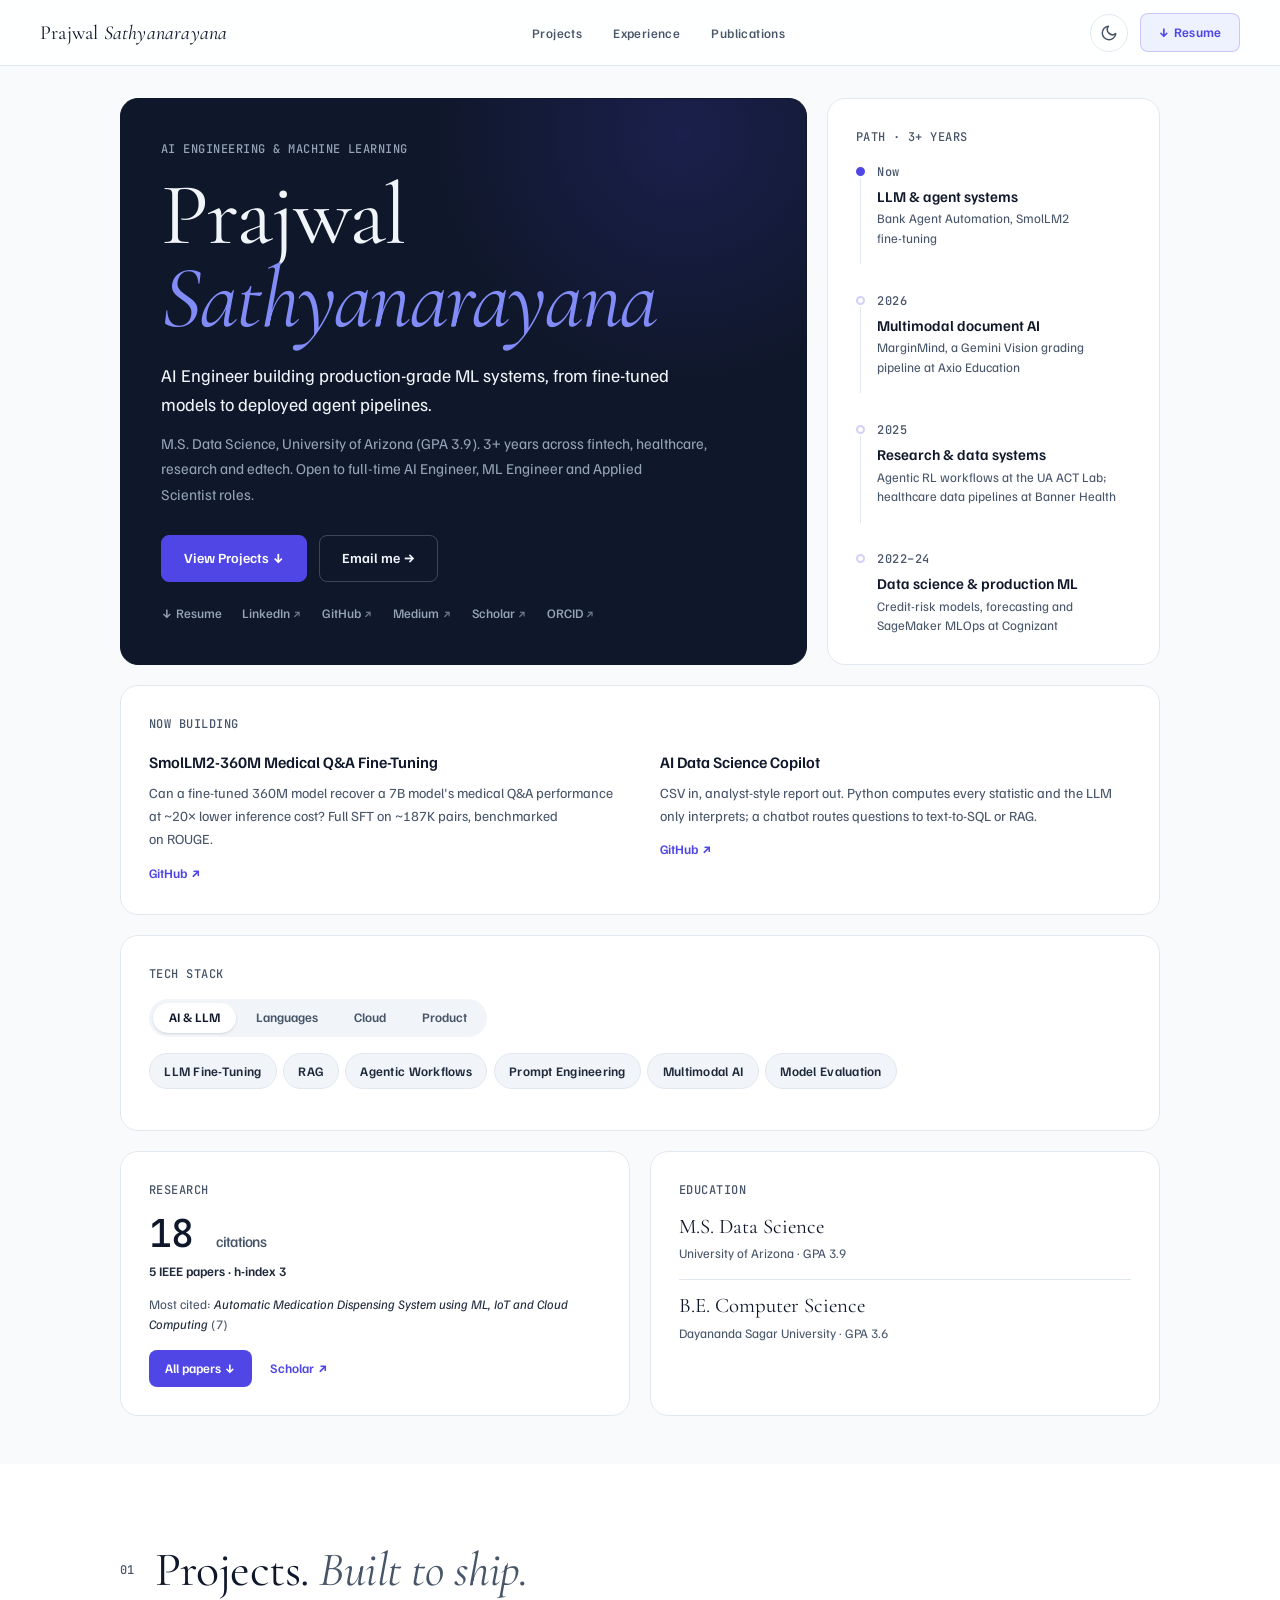
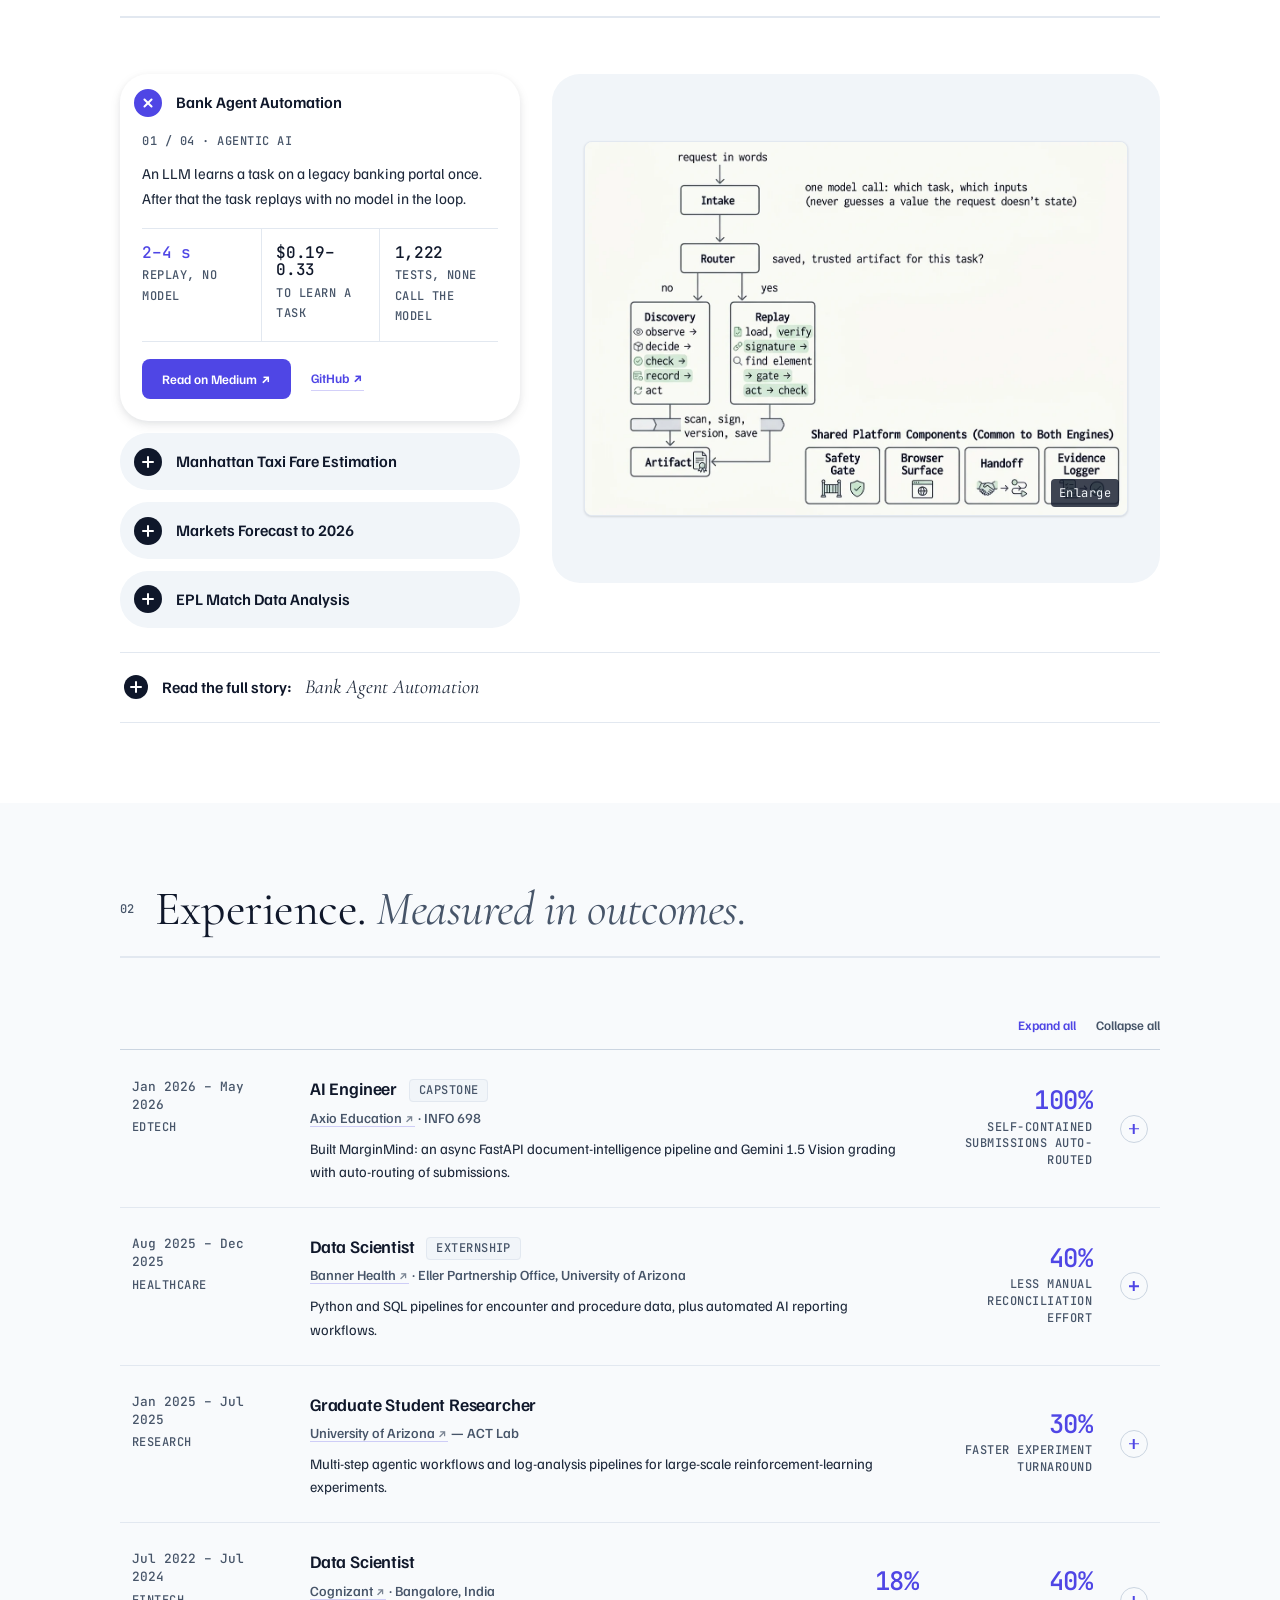
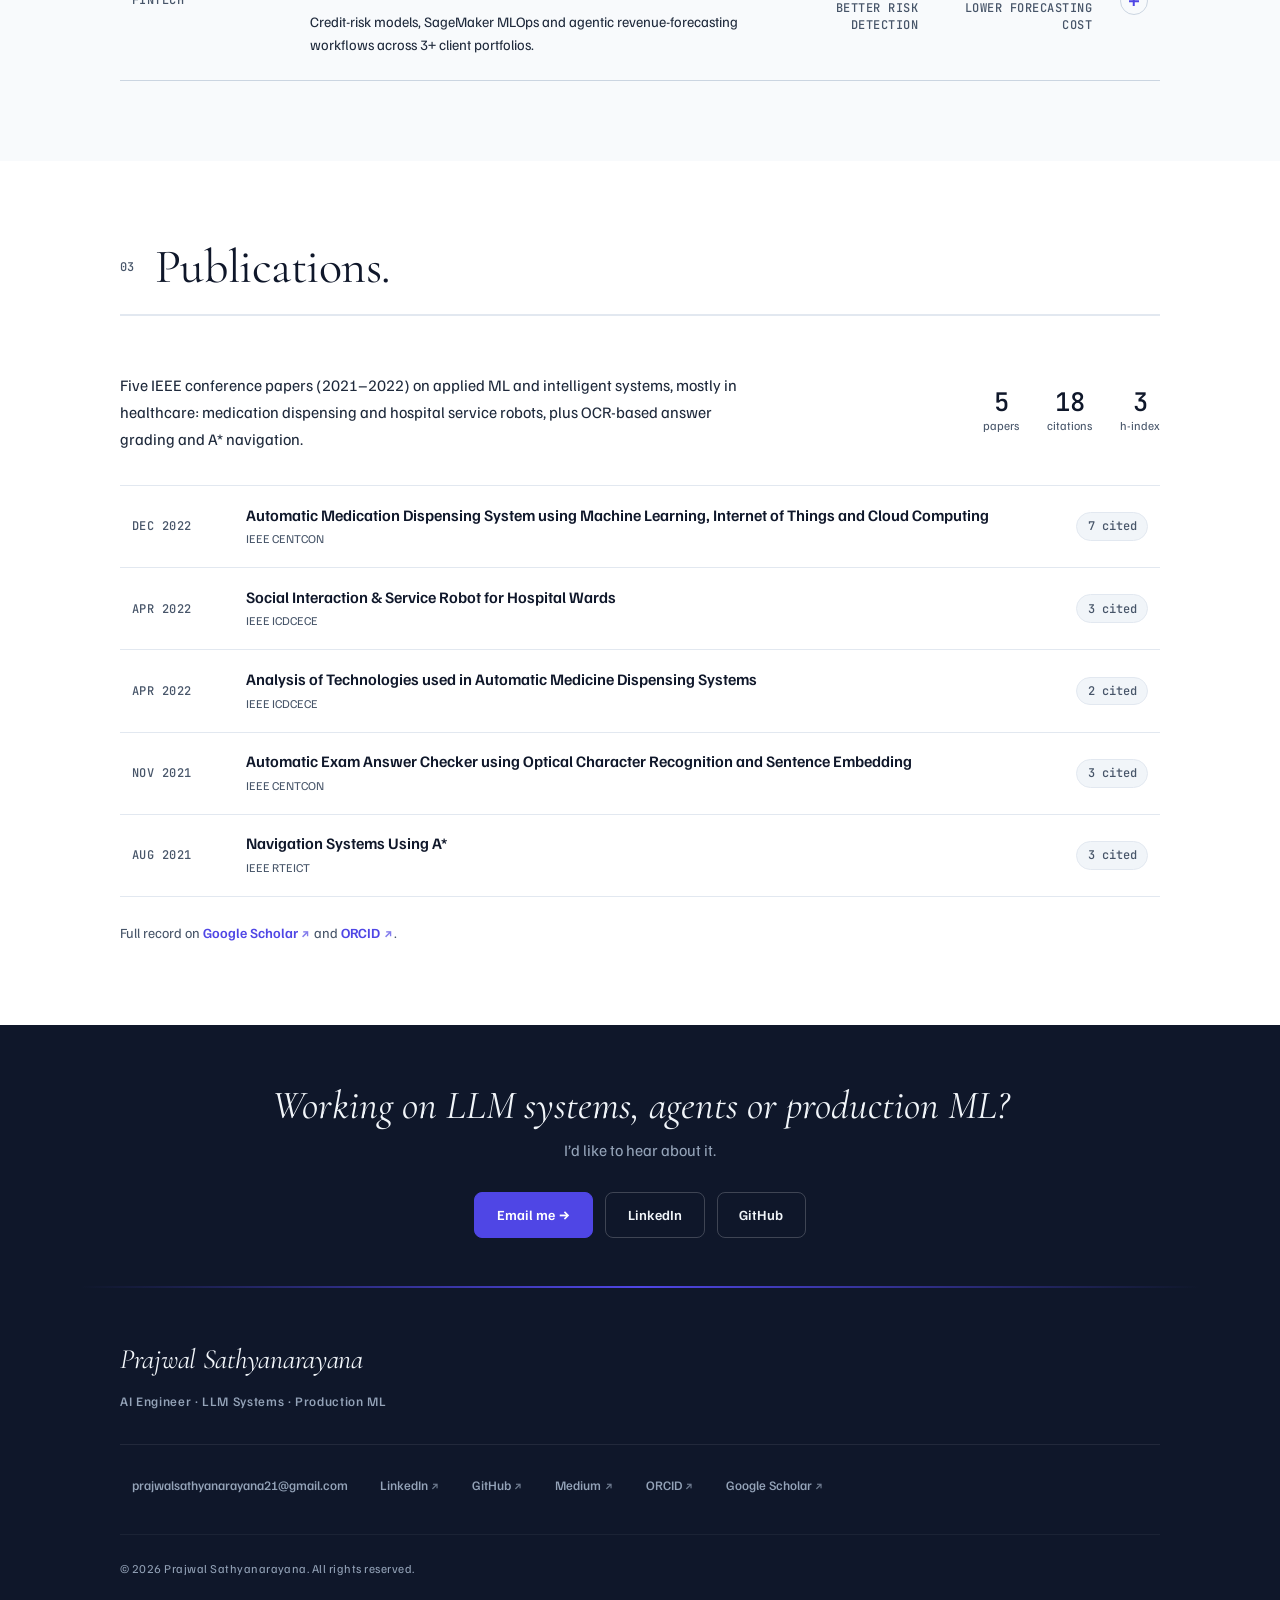
==== commit 74f6c22f: "feat: implement theme toggle functionality and update theme colors for improved user experience" ====
--- a/index.html
+++ b/index.html
@@ -20,7 +20,8 @@
   <meta name="twitter:image" content="https://prajwalsathyanarayana.github.io/img/og-card.png" />
   <meta name="twitter:title" content="Prajwal Sathyanarayana — AI Engineer" />
   <meta name="twitter:description" content="AI Engineer building production-grade ML systems, from fine-tuned models to deployed agent pipelines. Projects, experience and publications." />
-  <meta name="theme-color" content="#0f172a" />
+  <meta name="theme-color" content="#f8fafc" />
+  <script>(function(){var t;try{t=localStorage.getItem('theme')}catch(e){}if(t!=='light'&&t!=='dark')t=matchMedia('(prefers-color-scheme: dark)').matches?'dark':'light';document.documentElement.dataset.theme=t;document.querySelector('meta[name=theme-color]').content=t==='dark'?'#0b1120':'#f8fafc';})();</script>
   <script type="application/ld+json">
 {
     "@context": "https://schema.org",
@@ -64,9 +65,9 @@
   <link rel="preconnect" href="https://fonts.gstatic.com" crossorigin />
   <link rel="stylesheet" href="style.css" />
   <!-- fonts load without blocking the first paint -->
-  <link rel="preload" as="style" href="https://fonts.googleapis.com/css2?family=Familjen+Grotesk:wght@400;500;600&family=JetBrains+Mono:wght@400;500&family=Cormorant+Garamond:ital,wght@0,400;1,400&display=swap" />
-  <link rel="stylesheet" href="https://fonts.googleapis.com/css2?family=Familjen+Grotesk:wght@400;500;600&family=JetBrains+Mono:wght@400;500&family=Cormorant+Garamond:ital,wght@0,400;1,400&display=swap" media="print" onload="this.media='all'" />
-  <noscript><link rel="stylesheet" href="https://fonts.googleapis.com/css2?family=Familjen+Grotesk:wght@400;500;600&family=JetBrains+Mono:wght@400;500&family=Cormorant+Garamond:ital,wght@0,400;1,400&display=swap" /></noscript>
+  <link rel="preload" as="style" href="https://fonts.googleapis.com/css2?family=Familjen+Grotesk:wght@400;500;600&family=JetBrains+Mono:wght@400;500&family=Cormorant+Garamond:ital,wght@0,400;0,500;1,400;1,500&display=swap" />
+  <link rel="stylesheet" href="https://fonts.googleapis.com/css2?family=Familjen+Grotesk:wght@400;500;600&family=JetBrains+Mono:wght@400;500&family=Cormorant+Garamond:ital,wght@0,400;0,500;1,400;1,500&display=swap" media="print" onload="this.media='all'" />
+  <noscript><link rel="stylesheet" href="https://fonts.googleapis.com/css2?family=Familjen+Grotesk:wght@400;500;600&family=JetBrains+Mono:wght@400;500&family=Cormorant+Garamond:ital,wght@0,400;0,500;1,400;1,500&display=swap" /></noscript>
 </head>
 <body>
 
@@ -80,10 +81,13 @@
       <li><a href="#experience" class="nav-link">Experience</a></li>
       <li><a href="#publications" class="nav-link">Publications</a></li>
     </ul>
+    <div class="nav-actions">
+    <button type="button" class="theme-toggle" id="themeToggle" aria-label="Switch to dark theme"><svg class="icon-moon" viewBox="0 0 24 24" fill="none" stroke="currentColor" stroke-width="2" stroke-linecap="round" stroke-linejoin="round" aria-hidden="true"><path d="M21 12.8A9 9 0 1 1 11.2 3a7 7 0 0 0 9.8 9.8z"/></svg><svg class="icon-sun" viewBox="0 0 24 24" fill="none" stroke="currentColor" stroke-width="2" stroke-linecap="round" aria-hidden="true"><circle cx="12" cy="12" r="4"/><path d="M12 2v2M12 20v2M4.9 4.9l1.4 1.4M17.7 17.7l1.4 1.4M2 12h2M20 12h2M4.9 19.1l1.4-1.4M17.7 6.3l1.4-1.4"/></svg></button>
     <a href="Prajwal Sathyanarayana Resume.pdf" download class="nav-resume" id="navResume" data-goatcounter-click="resume-nav">&#8595; Resume</a>
     <button class="hamburger" id="hamburger" aria-label="Menu" aria-expanded="false" aria-controls="mobileMenu">
       <span></span><span></span><span></span>
     </button>
+    </div>
   </nav>
 
   <div class="mobile-menu" id="mobileMenu" inert>
@@ -552,7 +556,7 @@
     <div class="container">
       <div class="section-header reveal">
         <span class="section-num">03</span>
-        <h2 class="section-title">Publications. <em>Peer-reviewed at IEEE.</em></h2>
+        <h2 class="section-title">Publications. </h2>
       </div>
       <div class="pub-intro reveal">
         <p>Five IEEE conference papers (2021&ndash;2022) on applied ML and intelligent systems, mostly in healthcare: medication dispensing and hospital service robots, plus OCR-based answer grading and A* navigation.</p>
--- a/style.css
+++ b/style.css
@@ -1248,3 +1248,85 @@
   .js .tile-stack { grid-column: span 6; grid-row: auto; }
   .js .tile-research, .js .tile-edu { grid-column: span 3; }
 }
+
+/* ══════════════ DARK THEME (set on <html data-theme>, see the head script) ══════════════ */
+:root[data-theme="dark"] {
+  --white:       #ffffff;
+  --surface:     #111827;
+  --bg:          #0b1120;
+  --bg-alt:      #1e293b;
+  --nav-bg:      rgba(11,17,32,0.82);
+  --dark:        #0f172a;
+  --text:        #e2e8f0;
+  --text-2:      #cbd5e1;
+  --text-3:      #94a3b8;
+  --text-inv:    #f1f5f9;
+  --text-inv-2:  #94a3b8;
+  --accent:      #818cf8;
+  --accent-dark: #a5b4fc;
+  --accent-dim:  #a5b4fc;
+  --accent-bg:   rgba(129,140,248,0.12);
+  --accent-border: rgba(129,140,248,0.35);
+  --border:      #263244;
+  --border-2:    #334155;
+  --shadow-sm:   0 0 0 1px rgba(255,255,255,0.02);
+  --shadow:      0 0 0 1px #334155;
+  --shadow-lg:   0 0 0 1px #3b4a63;
+  color-scheme: dark; }
+[data-theme="dark"] body { background: var(--bg); }
+[data-theme="dark"] .section-tinted { background: #0d1424; }
+[data-theme="dark"] .bento-btn,
+[data-theme="dark"] .feature-cta,
+[data-theme="dark"] .tile-links .tile-cta { background: #6366f1; border-color: #6366f1; color: #fff; }
+[data-theme="dark"] .bento-btn:hover,
+[data-theme="dark"] .feature-cta:hover,
+[data-theme="dark"] .tile-links .tile-cta:hover { background: #4f46e5; border-color: #4f46e5; color: #fff; }
+[data-theme="dark"] .nav-resume:hover { color: #0b1120; }
+[data-theme="dark"] .tile-hero { background: linear-gradient(145deg, #161e3a 0%, #0f172a 70%); border-color: rgba(129,140,248,0.28); }
+[data-theme="dark"] .tile-hero::before { background: radial-gradient(circle, rgba(129,140,248,0.28) 0%, transparent 70%); }
+[data-theme="dark"] .bento-btn.is-ghost { background: transparent; color: var(--text-inv); border-color: rgba(255,255,255,0.22); }
+[data-theme="dark"] #footer { background: #060a14; border-top: 1px solid var(--border); }
+[data-theme="dark"] .feature-shot,
+[data-theme="dark"] .feature-shot.is-small,
+[data-theme="dark"] .lightbox img { background: #e8ebf2; border-color: #334155; }
+[data-theme="dark"] .feature-shot img { filter: brightness(0.92); }
+[data-theme="dark"] .shot-label { background: #1e293b; border-top-color: #334155; }
+[data-theme="dark"] .closer-stage { background: #162033; }
+[data-theme="dark"] .closer-item { background: #1a2436; }
+[data-theme="dark"] .closer-item.is-open { background: var(--surface); box-shadow: 0 0 0 1px #334155; }
+[data-theme="dark"] .closer-item:not(.is-open) .closer-pill:hover { background: #243047; }
+[data-theme="dark"] .closer-plus { background: var(--text); }
+[data-theme="dark"] .closer-plus::before,
+[data-theme="dark"] .closer-plus::after { background: #0b1120; }
+[data-theme="dark"] .closer-item.is-open .closer-plus,
+[data-theme="dark"] .closer-story[open] summary .closer-plus { background: var(--accent); }
+[data-theme="dark"] .stack-tab[aria-selected="true"] { background: #334155; box-shadow: none; }
+[data-theme="dark"] .has-tip::after { background: #e2e8f0; color: #0f172a; }
+[data-theme="dark"] .pub-row:hover { background: rgba(129,140,248,0.08); }
+[data-theme="dark"] .xp-row summary:hover { background: #162033; }
+
+[data-theme="dark"] .bento-name,
+[data-theme="dark"] .section-title,
+[data-theme="dark"] .edu-item h3,
+[data-theme="dark"] .footer-name,
+[data-theme="dark"] .footer-cta h2,
+[data-theme="dark"] .nav-wordmark,
+[data-theme="dark"] .closer-story-title { font-weight: 500; }
+
+/* Theme toggle */
+.theme-toggle {
+  display: inline-flex; align-items: center; justify-content: center;
+  width: 38px; height: 38px;
+  border: 1px solid var(--border); border-radius: 50%;
+  background: none; color: var(--text-3); cursor: pointer;
+  transition: color var(--transition), border-color var(--transition), transform 0.12s var(--ease-out);
+}
+.nav-actions { display: flex; align-items: center; gap: 0.75rem; }
+.theme-toggle:hover { color: var(--accent); border-color: var(--accent-border); }
+.theme-toggle:active { transform: scale(0.94); }
+.theme-toggle svg { width: 18px; height: 18px; }
+.theme-toggle .icon-sun { display: none; }
+[data-theme="dark"] .theme-toggle .icon-sun { display: block; }
+[data-theme="dark"] .theme-toggle .icon-moon { display: none; }
+.not-found .theme-toggle { position: fixed; top: 1rem; right: 1rem; margin: 0; }
+@media (max-width: 768px) { .theme-toggle { width: 44px; height: 44px; } .nav-actions { gap: 0.25rem; } }
